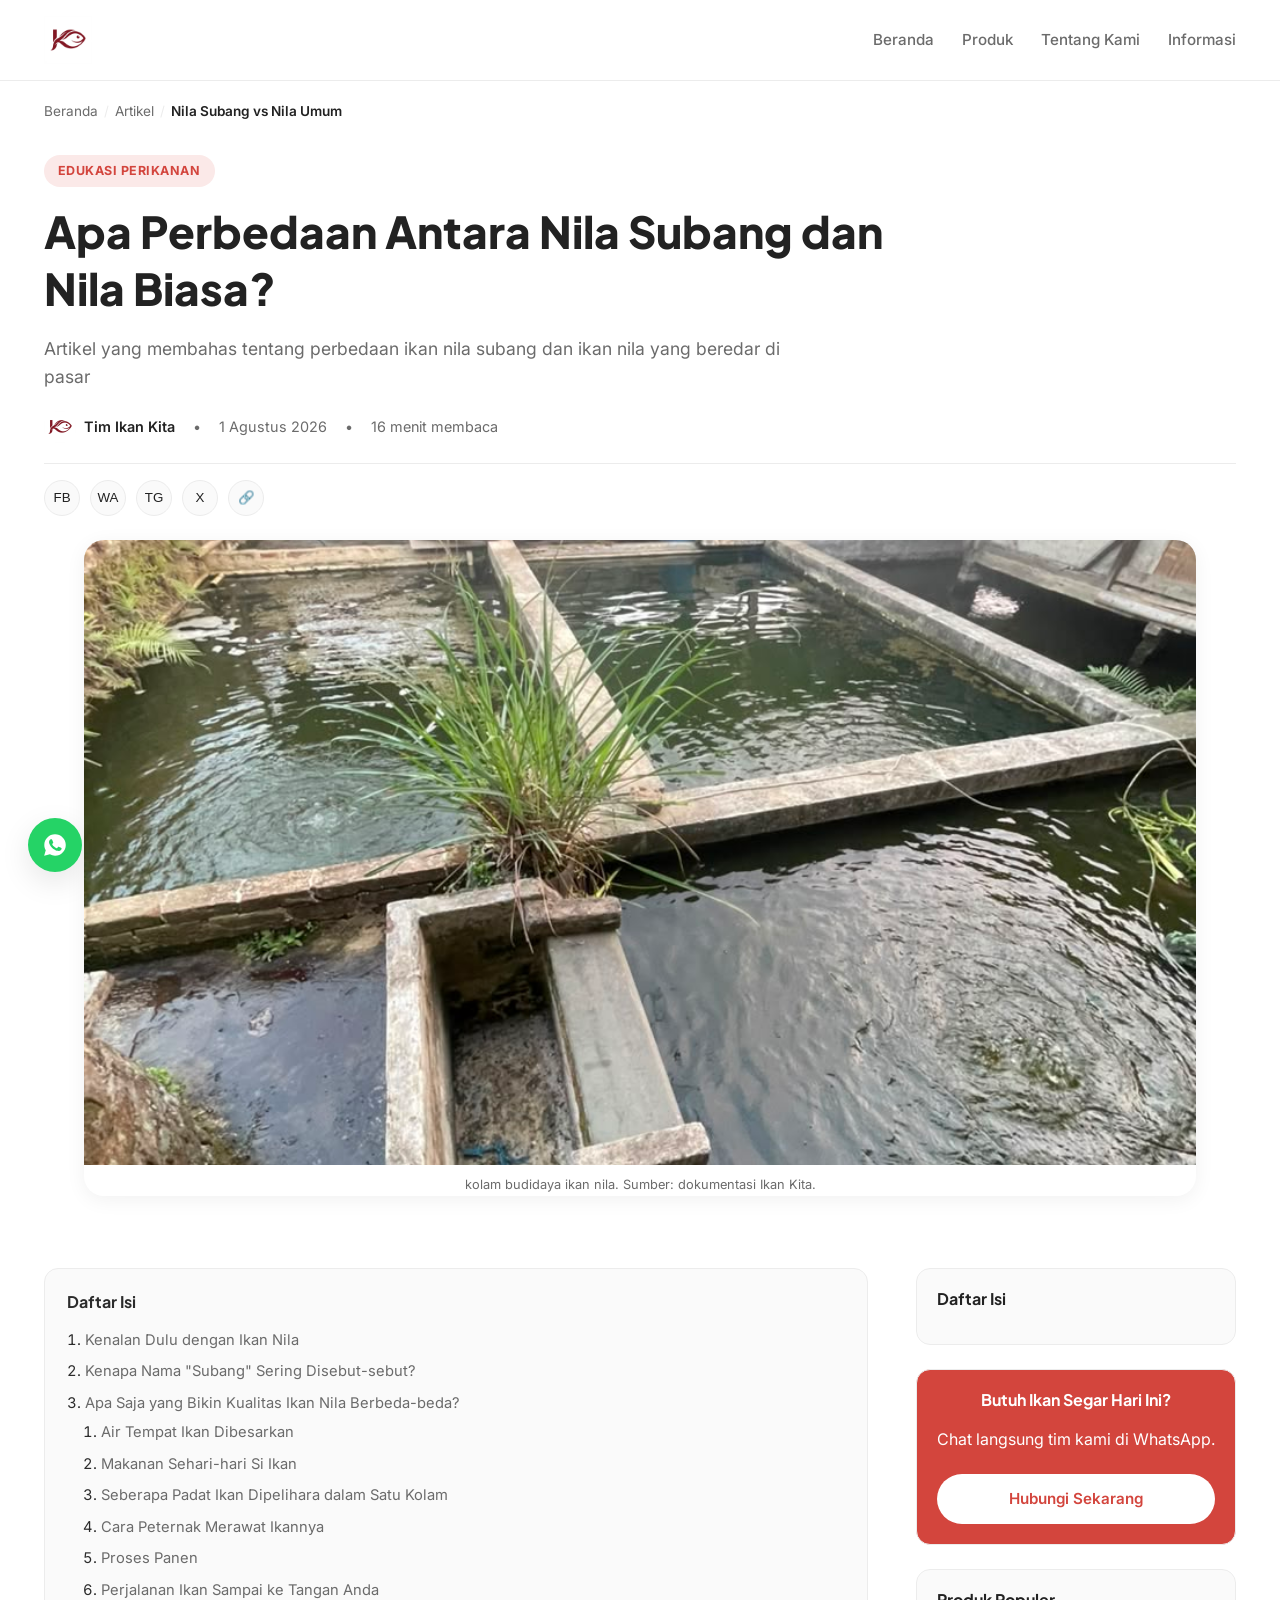
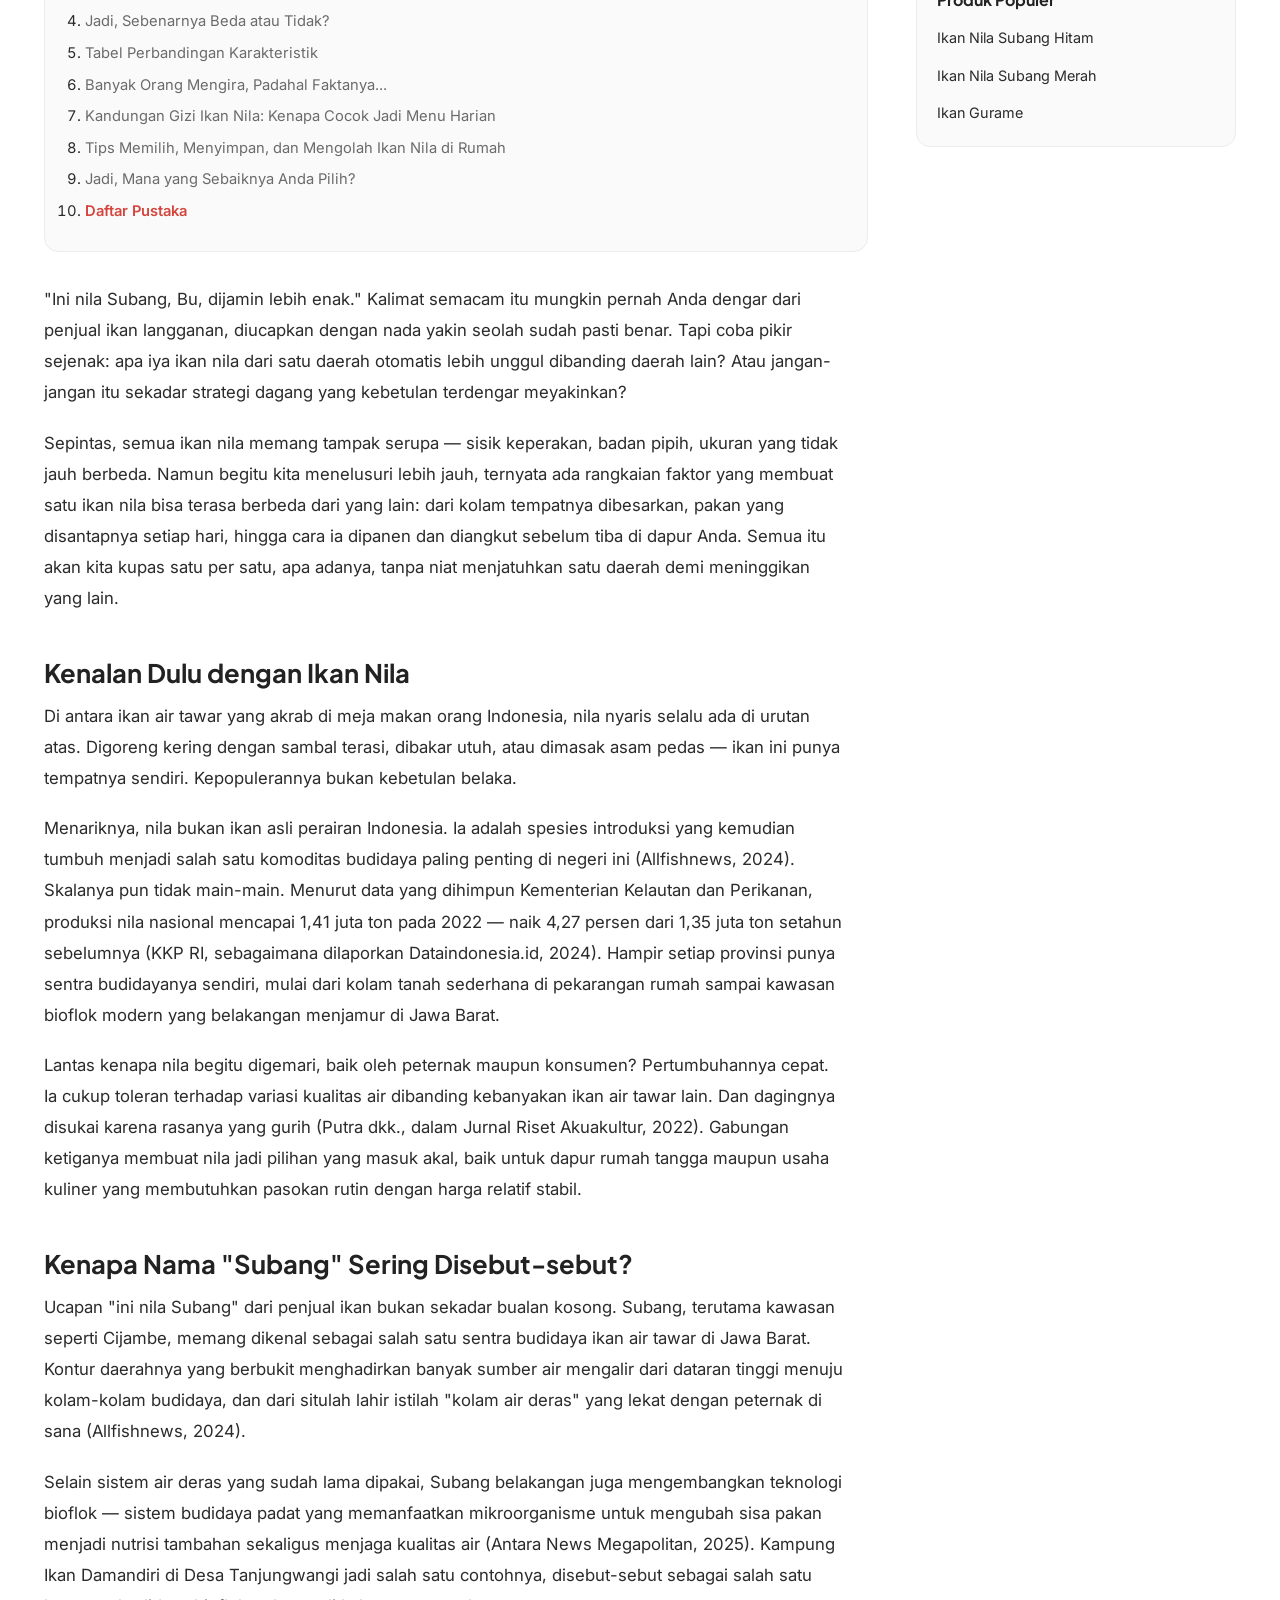
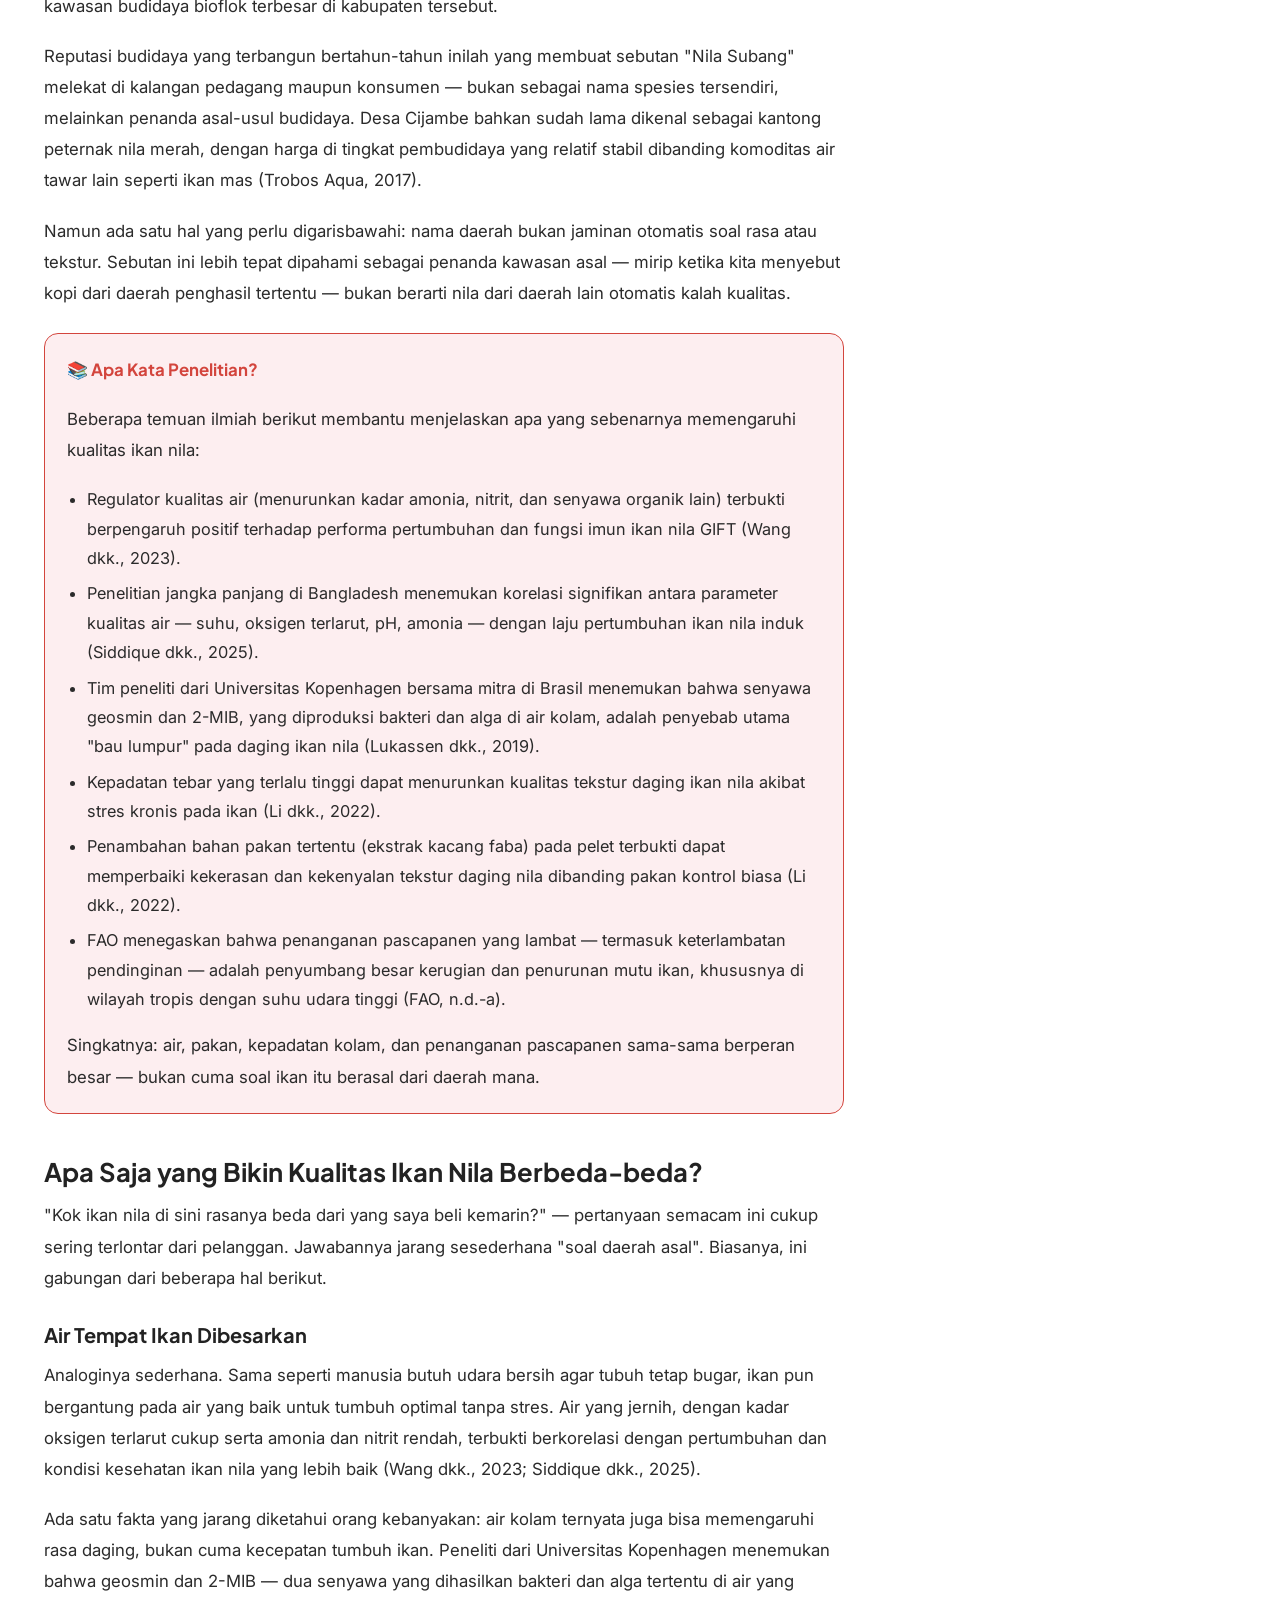
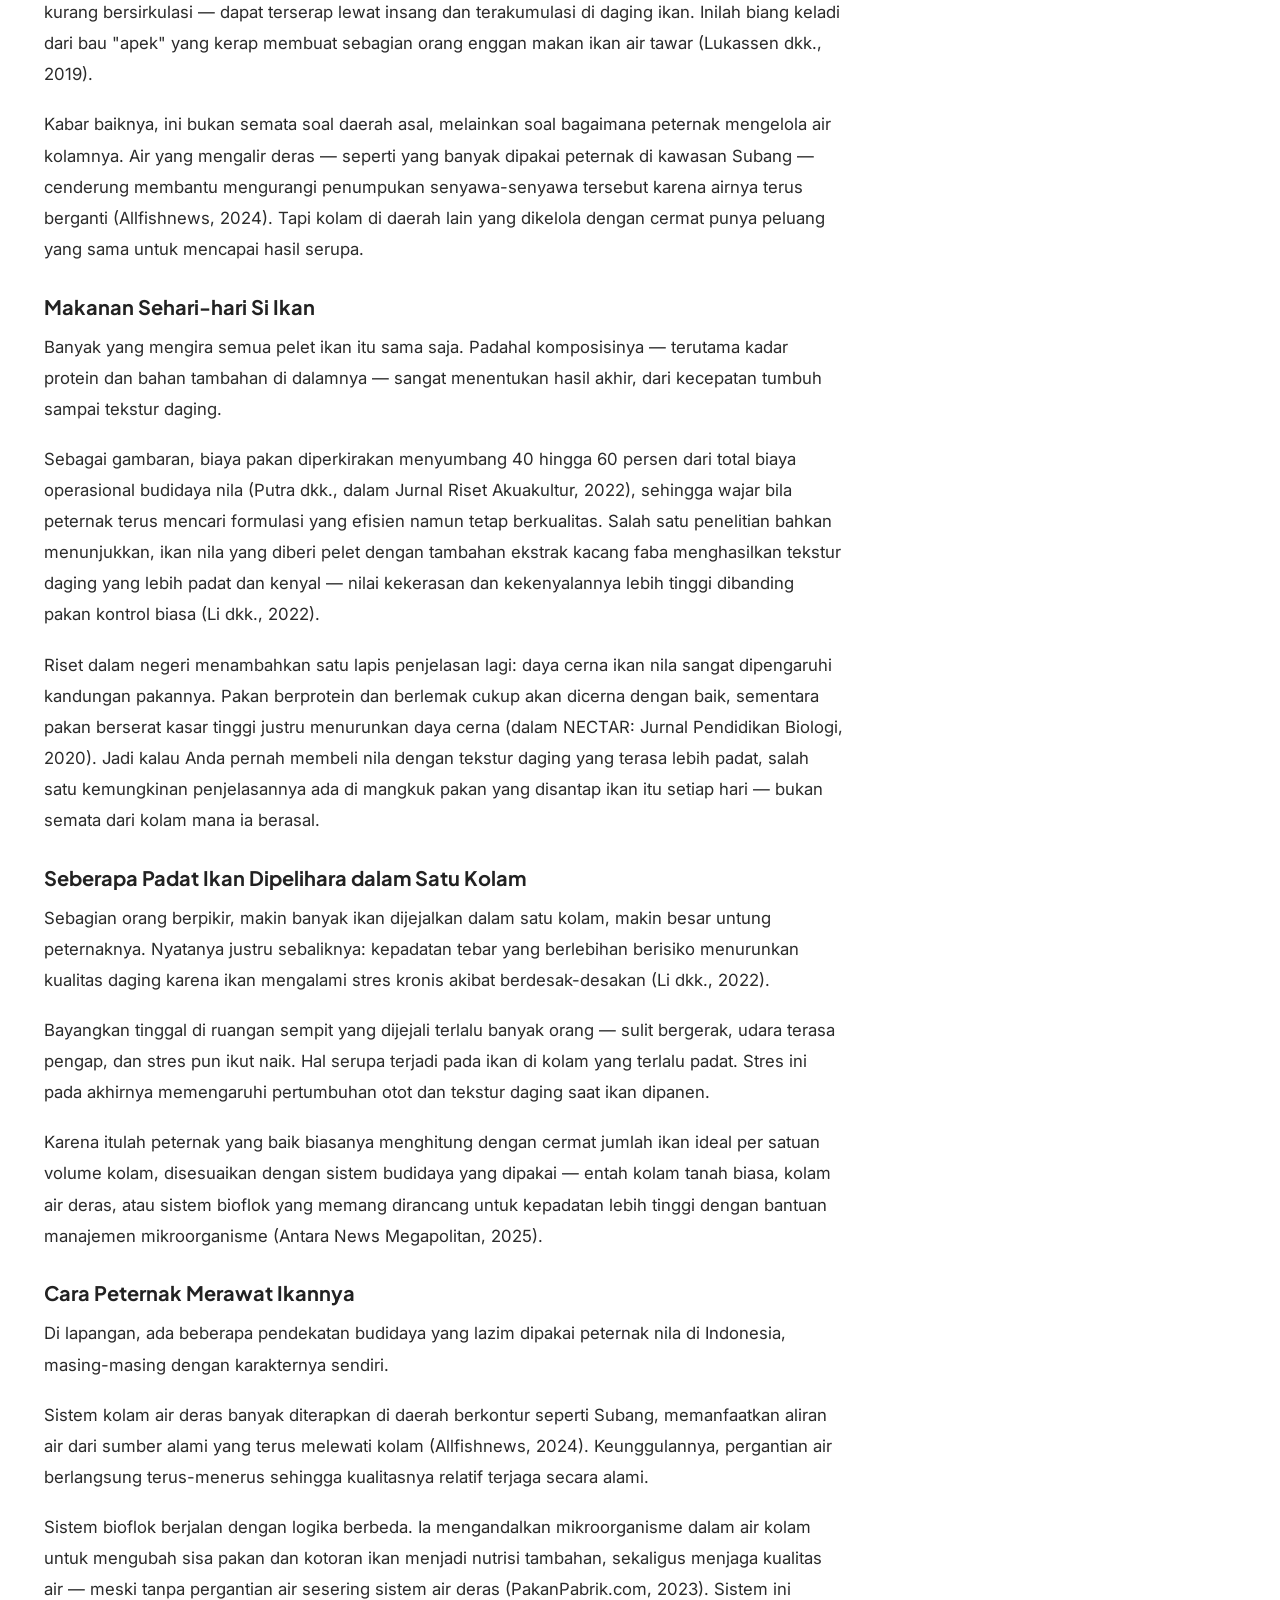
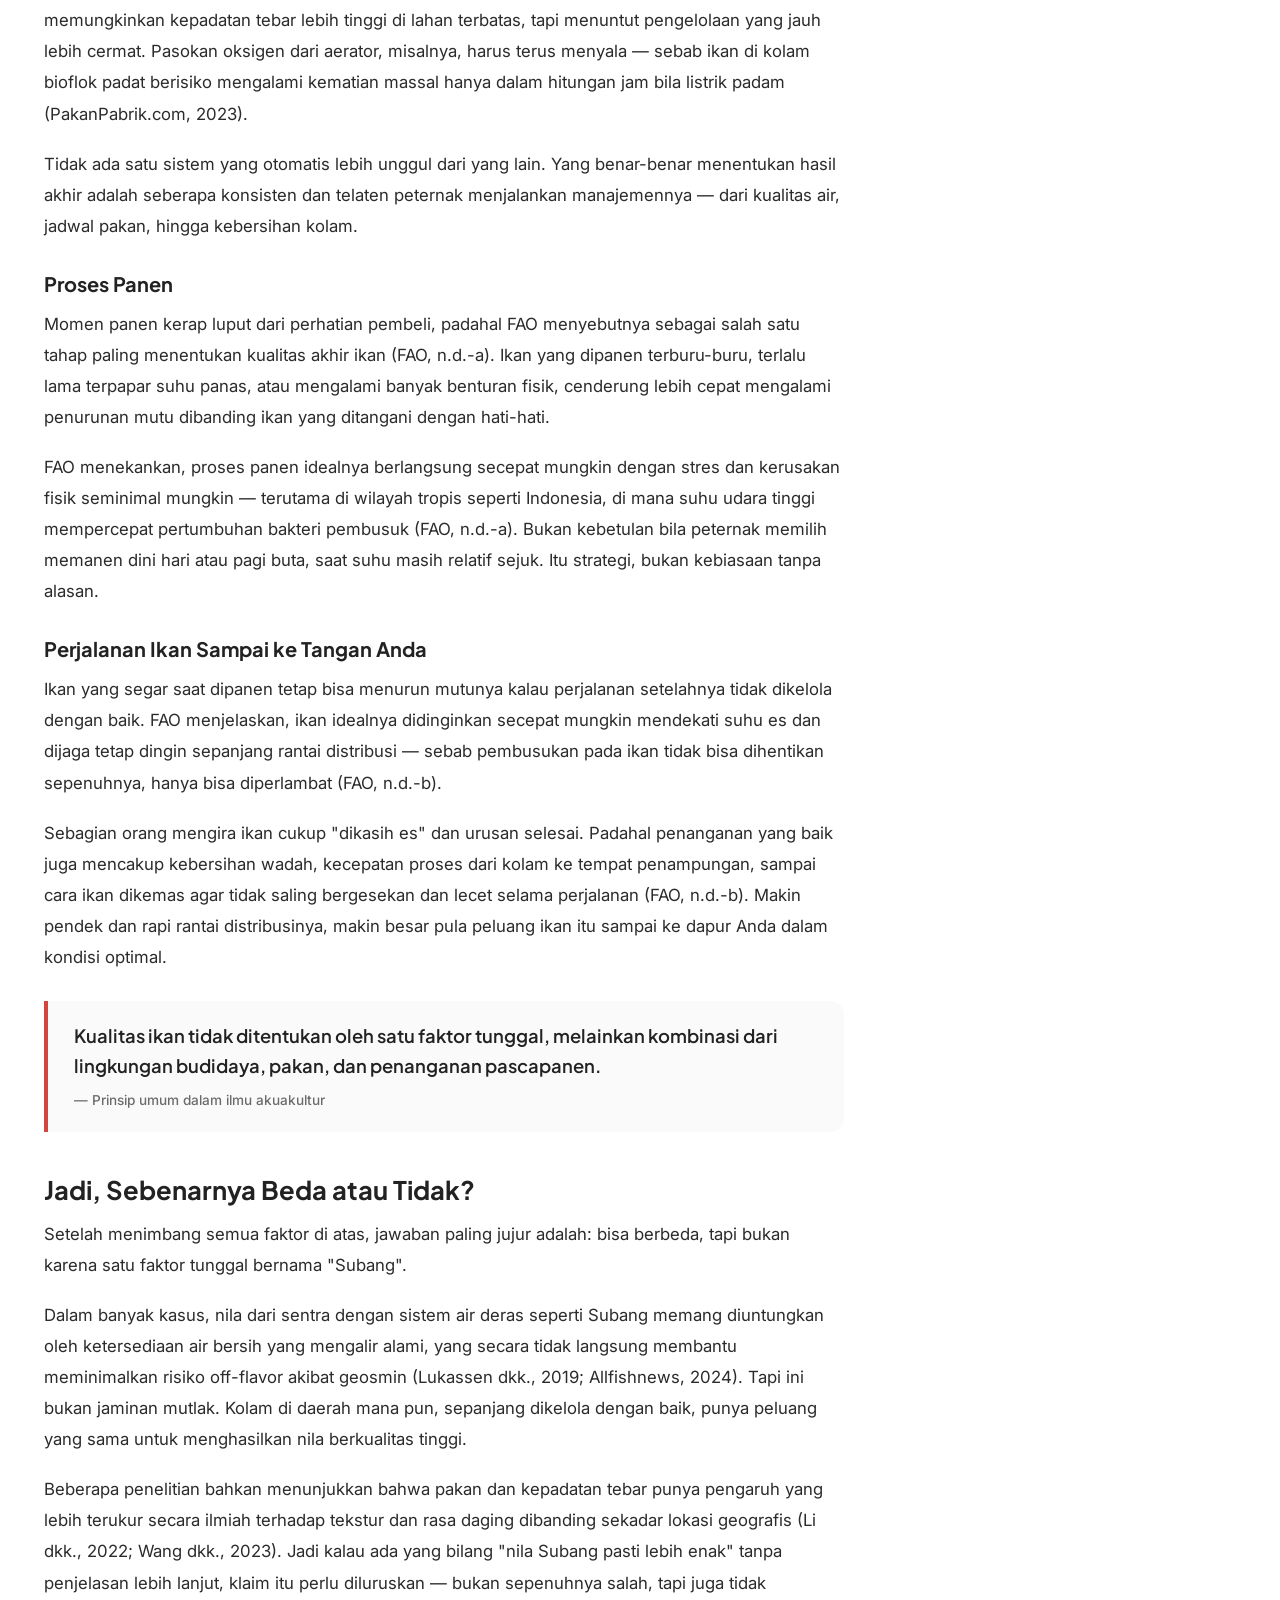
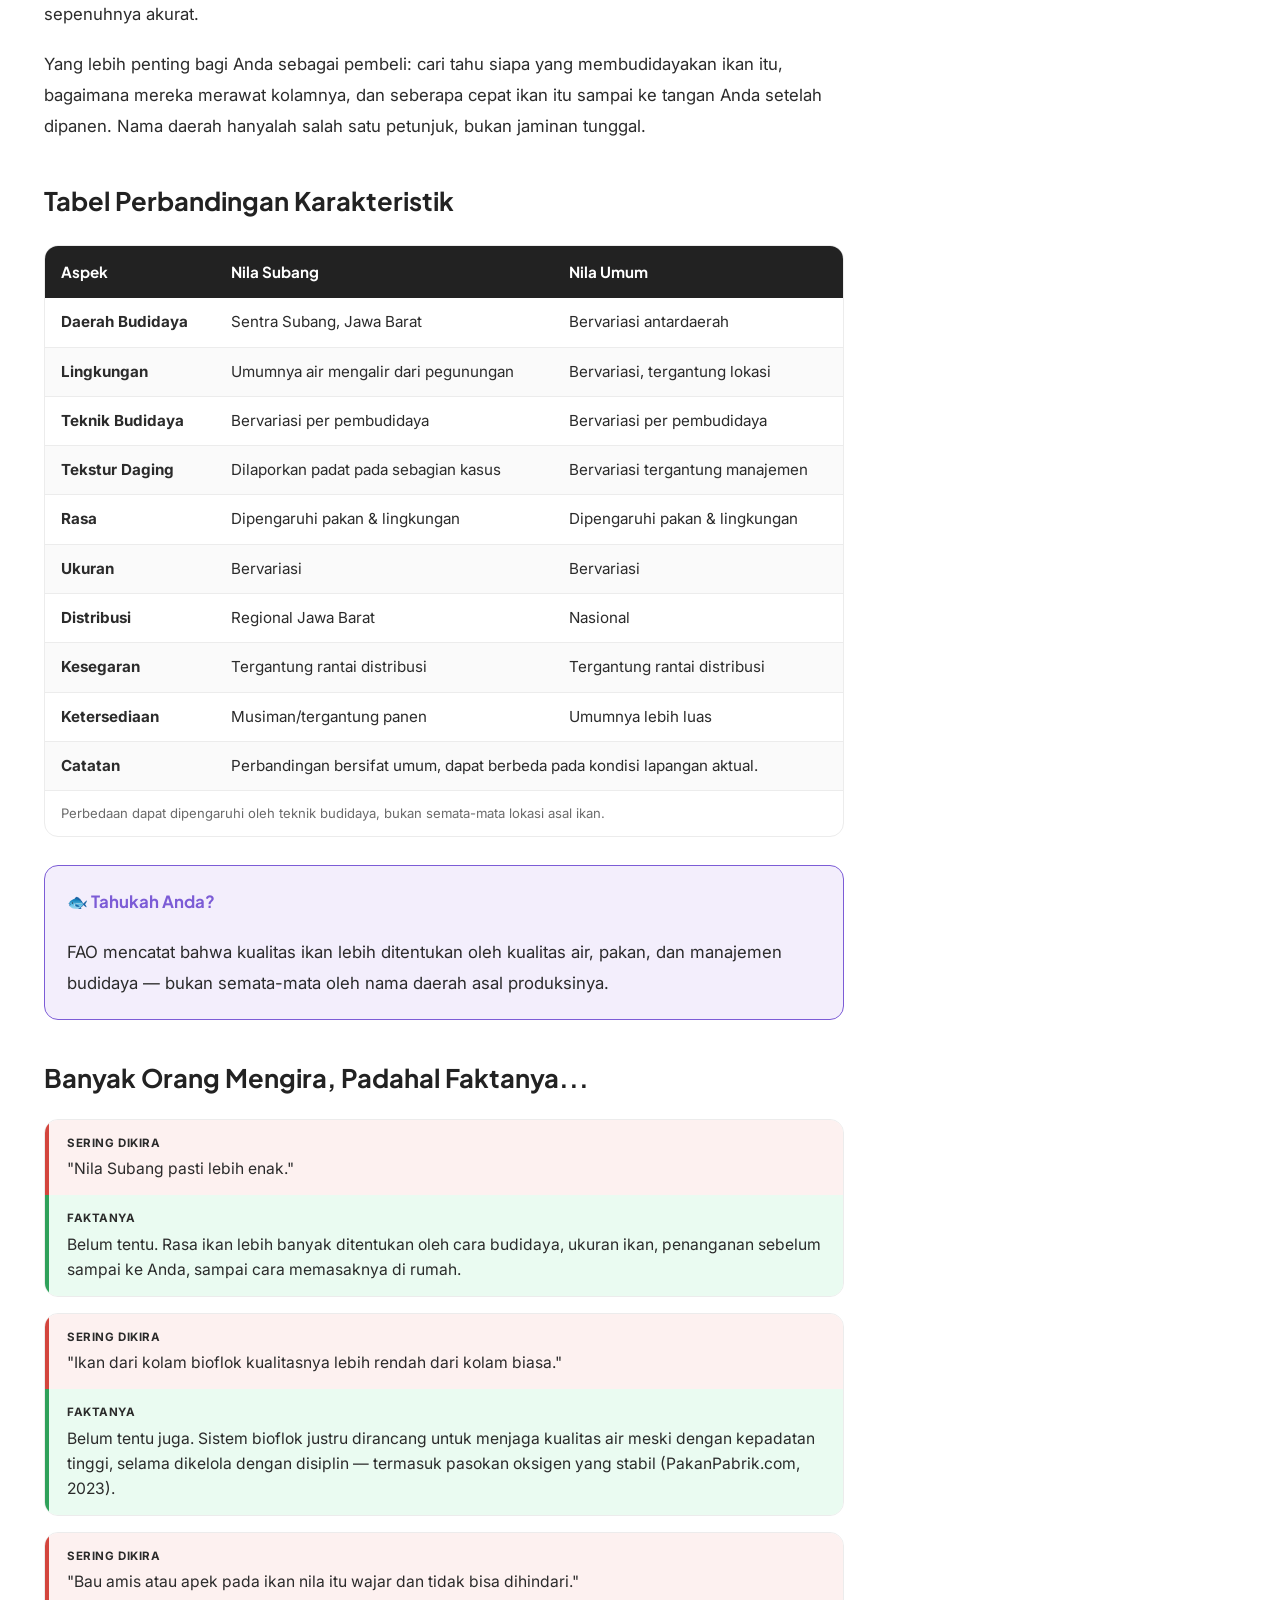
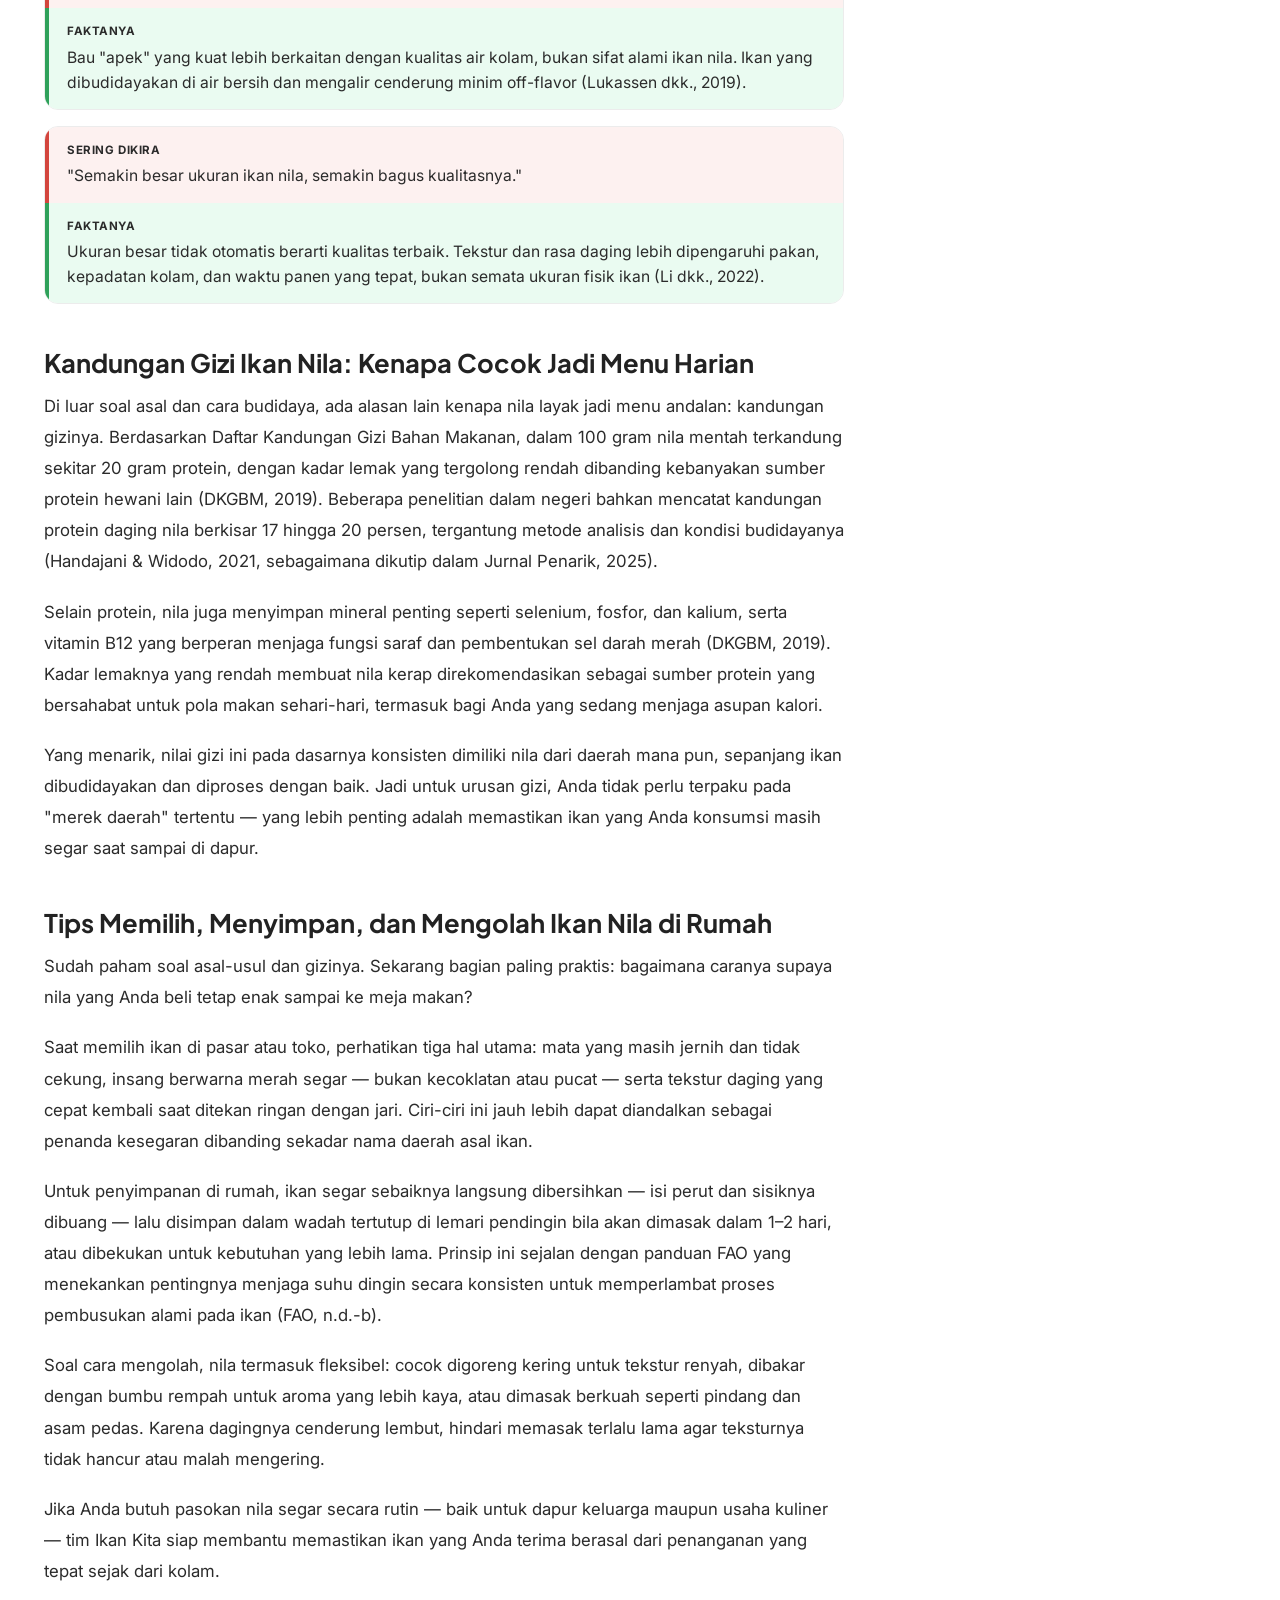
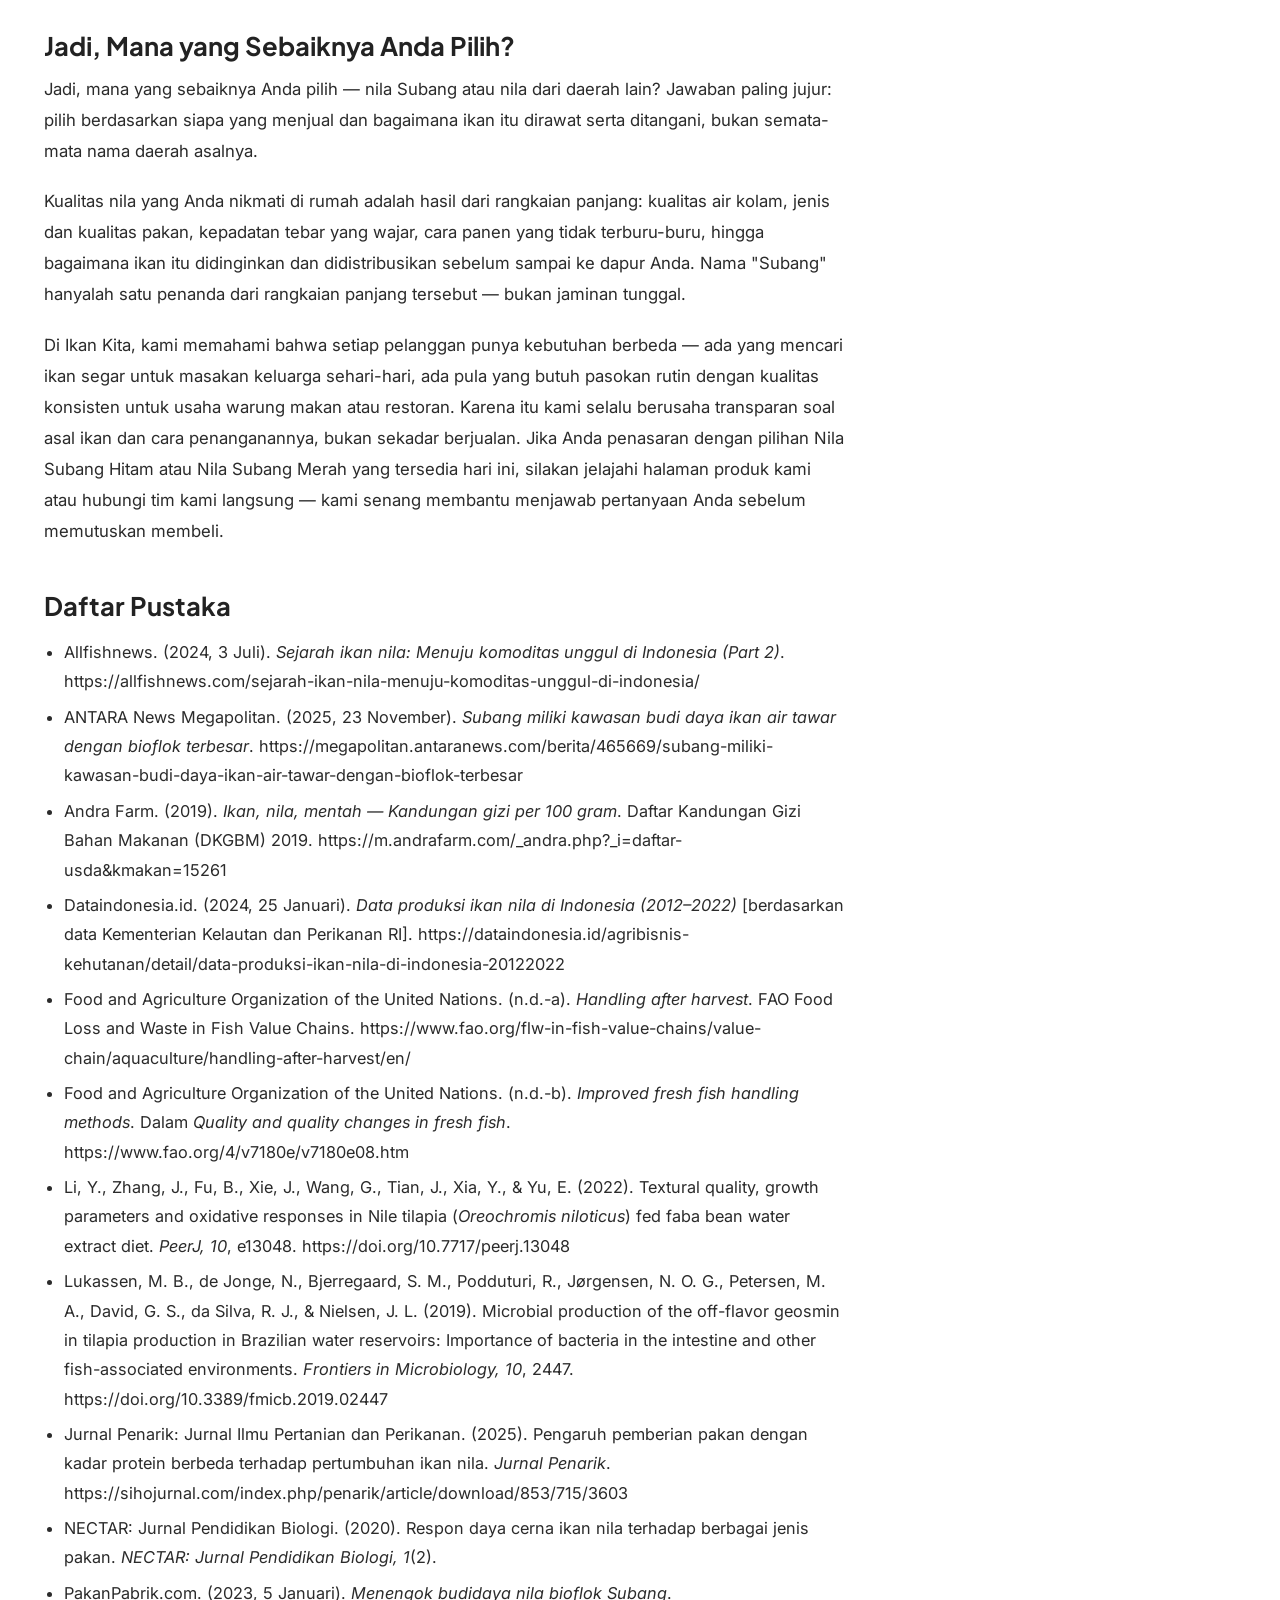
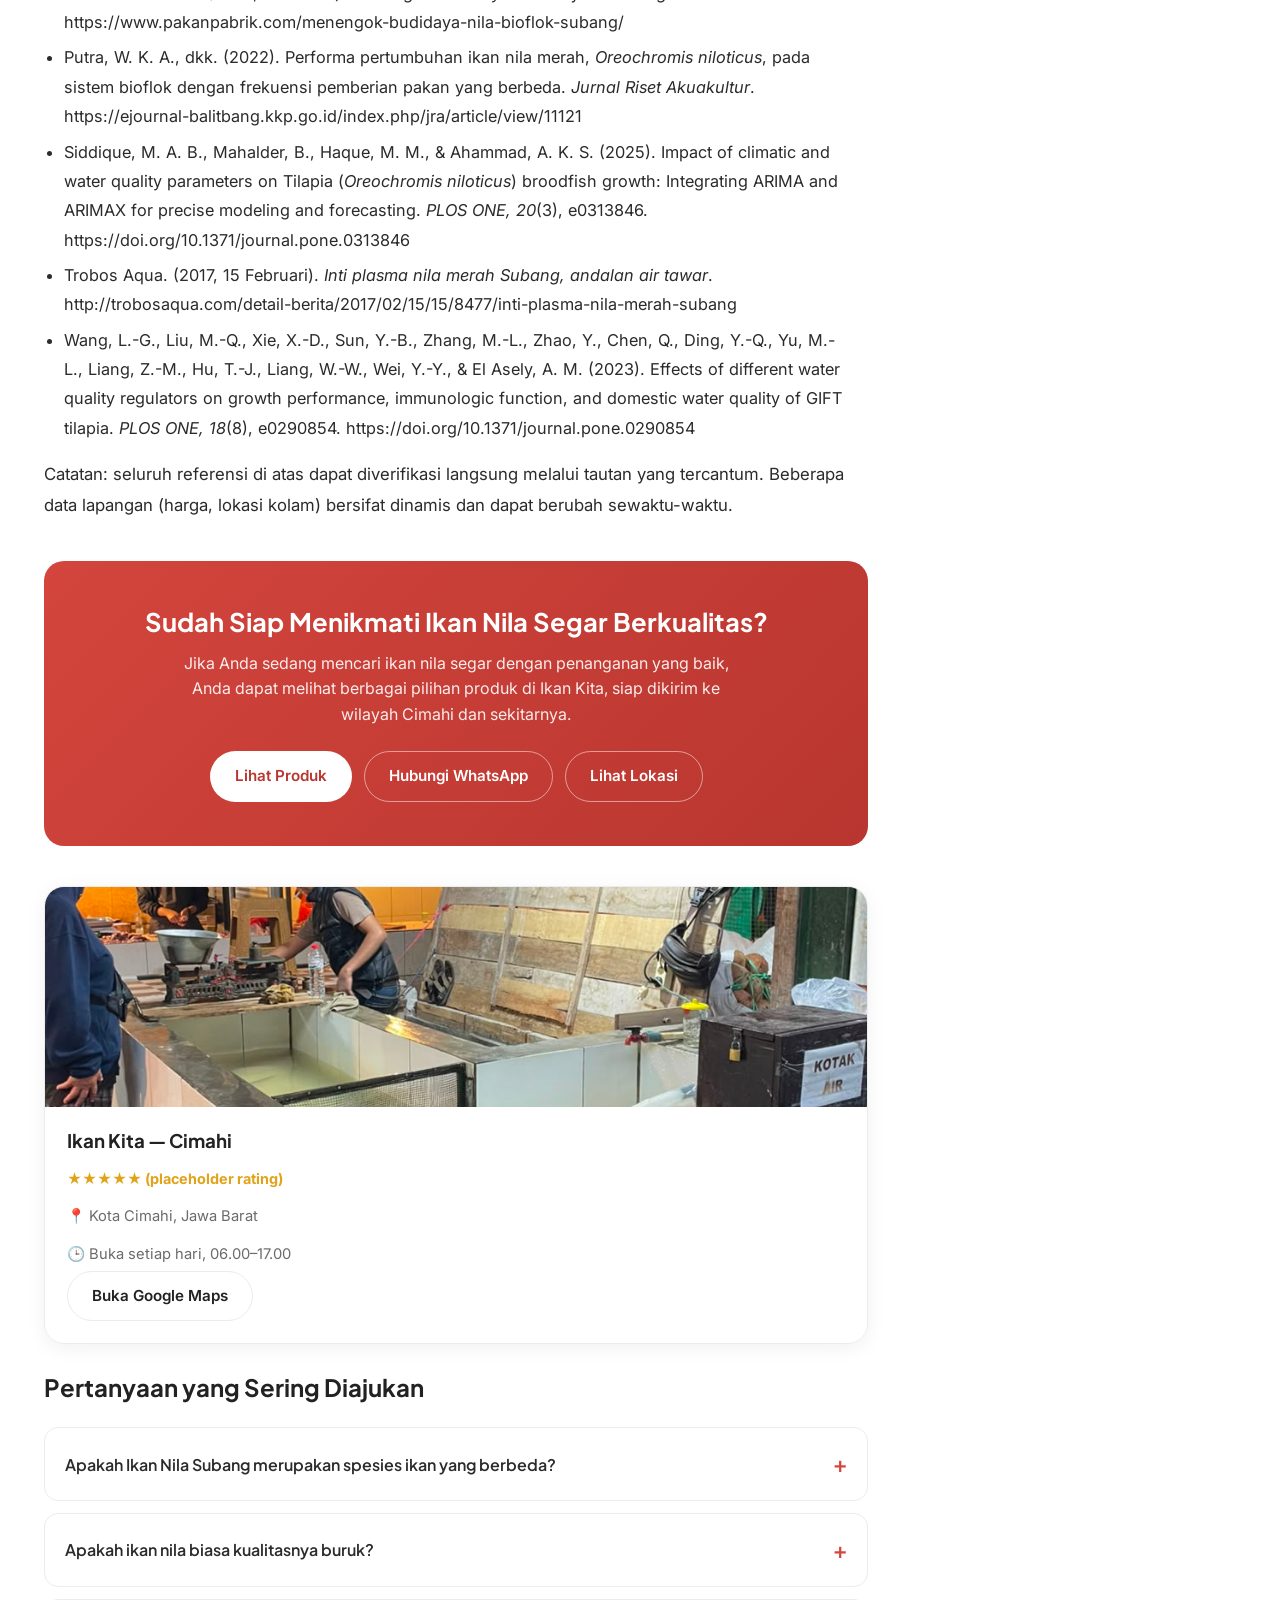
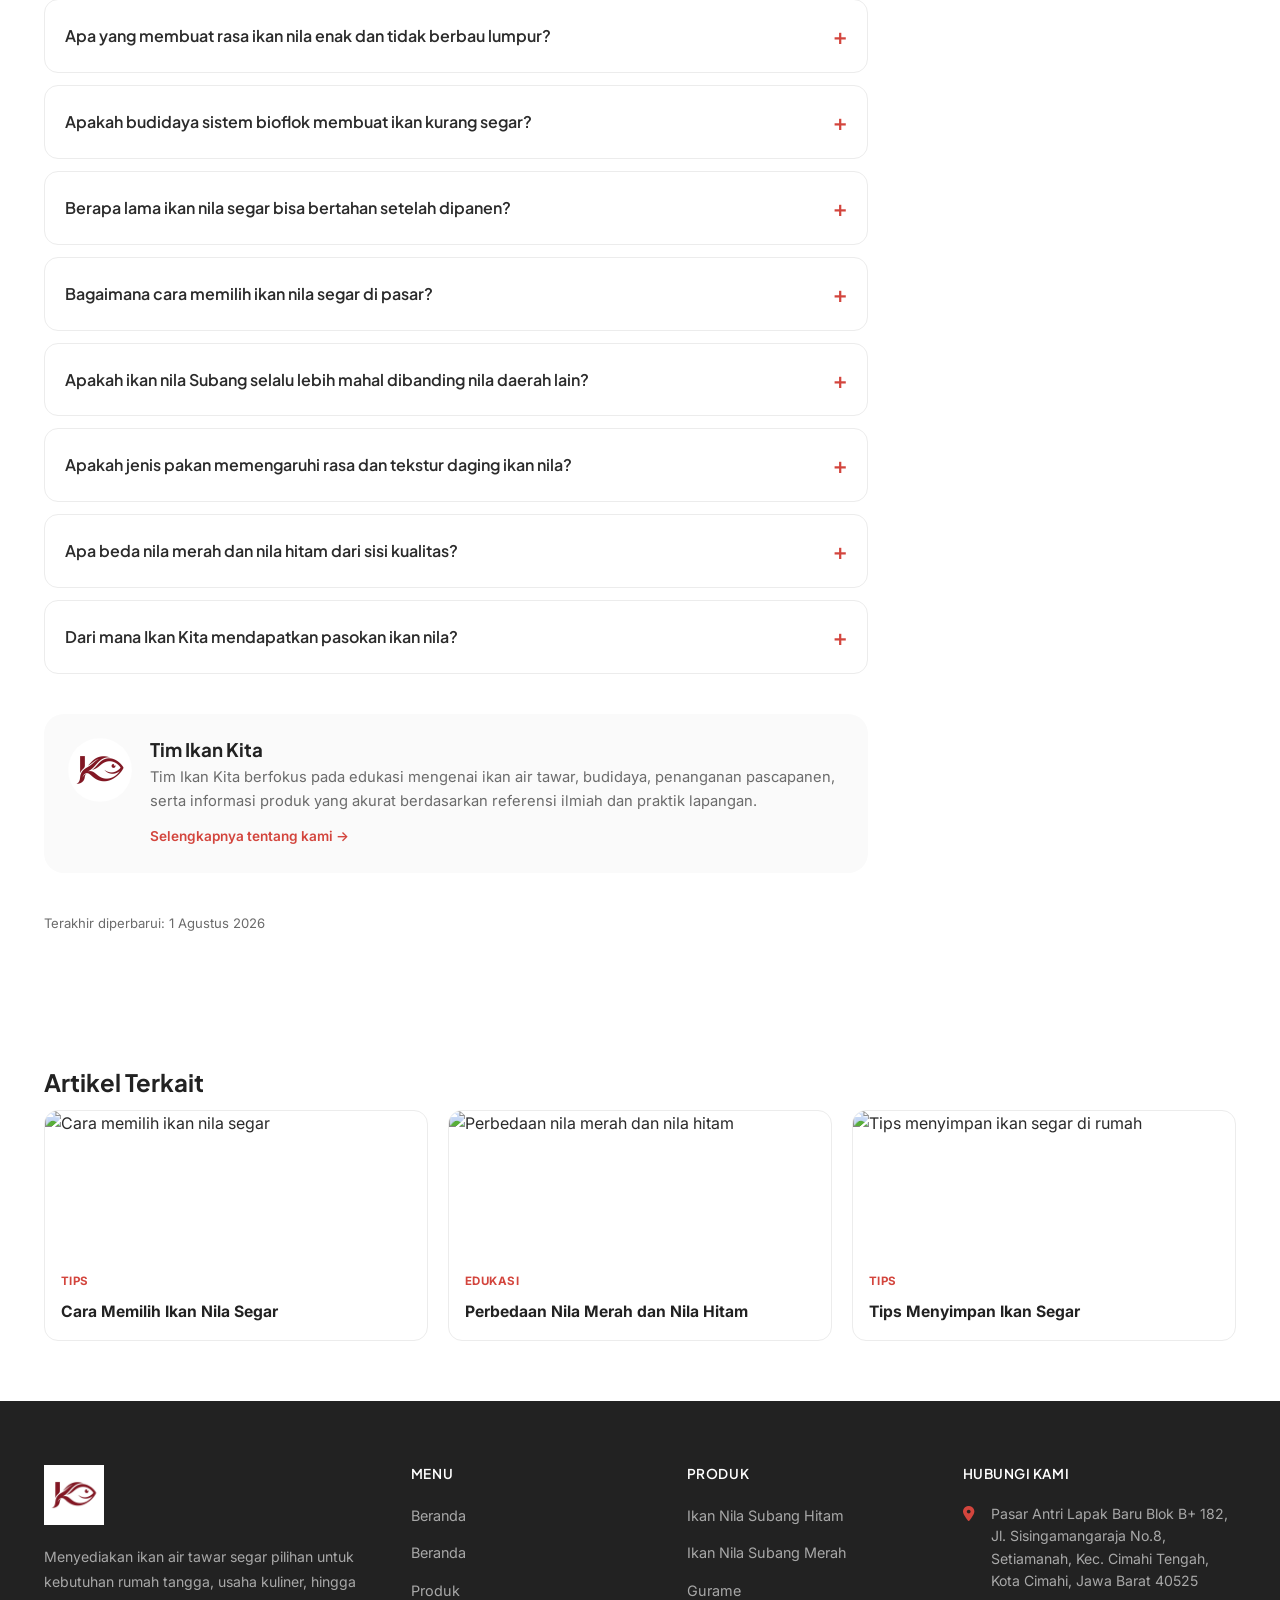
==== artikel/Artikel Nila Subang.html @ d8279ed1 "revisi rating dan juga json harga" ====
<!doctype html>
<html lang="id">
  <head>
    <meta charset="UTF-8" />
    <meta name="viewport" content="width=device-width, initial-scale=1.0" />

    <!-- ============================================================
     META SEO — GANTI SESUAI ARTIKEL MASING-MASING
     Bagian di bawah ini yang berubah setiap artikel baru.
     ============================================================ -->
    <title>
      Perbedaan Ikan Nila Subang vs Nila Umum: Kajian Ilmiah | Ikan Kita
    </title>
    <meta
      name="description"
      content="Kajian objektif tentang karakteristik Ikan Nila Subang dibanding nila konvensional, berdasarkan faktor budidaya, pakan, dan lingkungan."
    />
    <meta name="robots" content="index, follow, max-image-preview:large" />
    <meta name="theme-color" content="#d3453d" />
    <link
      rel="canonical"
      href="https://suppliertilapiadominan-dot.github.io/ikankita/artikel/perbedaan-ikan-nila-subang-dan-nila-umum.html"
    />
    <link rel="icon" href="../image/ikan-kita.webp" type="image/webp" />
    <!-- Open Graph -->
    <meta property="og:type" content="article" />
    <meta property="og:site_name" content="Ikan Kita" />
    <meta
      property="og:title"
      content="Membedakan Ikan Nila Subang dengan Ikan Nila Umum (Konvensional)"
    />
    <meta
      property="og:description"
      content="Kajian objektif berbasis referensi ilmiah tentang karakteristik Ikan Nila Subang dibanding nila konvensional."
    />
    <meta
      property="og:url"
      content="https://https://suppliertilapiadominan-dot.github.io/ikankita/artikel/perbedaan-ikan-nila-subang-dan-nila-umum.html"
    />
    <meta property="og:image" content="../image/ikan-kita.webp" />
    <meta property="og:locale" content="id_ID" />

    <!-- Twitter Card -->
    <meta name="twitter:card" content="summary_large_image" />
    <meta
      name="twitter:title"
      content="Membedakan Ikan Nila Subang dengan Ikan Nila Umum (Konvensional)"
    />
    <meta
      name="twitter:description"
      content="Kajian objektif berbasis referensi ilmiah tentang karakteristik Ikan Nila Subang dibanding nila konvensional."
    />
    <meta name="twitter:image" content="../image/ikan-kita.webp" />

    <!-- Preconnect & font -->
    <link rel="preconnect" href="https://fonts.googleapis.com" />
    <link rel="preconnect" href="https://fonts.gstatic.com" crossorigin />
    <link
      href="https://fonts.googleapis.com/css2?family=Plus+Jakarta+Sans:wght@500;700;800&family=Inter:wght@400;500;600&display=swap"
      rel="stylesheet"
    />

    <link rel="stylesheet" href="../css/Artikel.css" />
    <link
      rel="stylesheet"
      href="https://cdnjs.cloudflare.com/ajax/libs/font-awesome/6.5.1/css/all.min.css"
      integrity="sha512-DTOQO9RWCH3ppGqcWaEA1BIZOC6xxalwEsw9c2QQeAIftl+Vegovlnee1c9QX4TctnWMn13TZye+giMm8e2LwA=="
      crossorigin="anonymous"
      referrerpolicy="no-referrer"
    />

   <script type="application/ld+json">
{
  "@context":"https://schema.org",
  "@type":"BlogPosting",

  "headline":"Perbedaan Ikan Nila Subang vs Nila Umum: Kajian Ilmiah",

  "description":"Kajian mengenai perbedaan ikan nila Subang dan nila umum berdasarkan karakteristik, pertumbuhan, kualitas daging, serta informasi yang didukung referensi ilmiah.",

  "image":"https://suppliertilapiadominan-dot.github.io/ikankita/assets/img/artikel/perbedaan-nila-subang.webp",

  "author":{
    "@type":"Organization",
    "name":"Ikan Kita"
  },

  "publisher":{
    "@type":"Organization",
    "name":"Ikan Kita",
    "logo":{
      "@type":"ImageObject",
      "url":"https://suppliertilapiadominan-dot.github.io/ikankita/assets/img/logo.png"
    }
  },

  "datePublished":"2026-08-04",

  "dateModified":"2026-08-04",

  "mainEntityOfPage":{
    "@type":"WebPage",
    "@id":"https://suppliertilapiadominan-dot.github.io/ikankita/artikel/perbedaan-ikan-nila-subang-dan-nila-umum.html"
  }
}
</script>
    <!-- FAQ Schema: WAJIB disinkronkan manual dengan isi FAQ di bawah setiap kali diedit -->
    <script type="application/ld+json" id="faq-schema">
      {
        "@context": "https://schema.org",
        "@type": "FAQPage",
        "mainEntity": [
          {
            "@type": "Question",
            "name": "Apakah Ikan Nila Subang merupakan spesies ikan yang berbeda?",
            "acceptedAnswer": {
              "@type": "Answer",
              "text": "Bukan. Ikan Nila Subang bukan spesies terpisah, melainkan nama yang merujuk pada asal budidaya di sentra Subang. Perbedaan karakteristik yang mungkin muncul lebih dipengaruhi oleh teknik budidaya, kualitas air, dan pakan, bukan oleh perbedaan spesies."
            }
          },
          {
            "@type": "Question",
            "name": "Apakah ikan nila biasa kualitasnya buruk?",
            "acceptedAnswer": {
              "@type": "Answer",
              "text": "Tidak. Kualitas ikan nila ditentukan oleh banyak faktor seperti manajemen budidaya dan penanganan pascapanen, bukan semata oleh daerah asalnya. Nila dari daerah mana pun bisa berkualitas baik jika dibudidayakan dengan benar."
            }
          },
          {
            "@type": "Question",
            "name": "Apa yang membuat rasa ikan nila enak dan tidak berbau lumpur?",
            "acceptedAnswer": {
              "@type": "Answer",
              "text": "Rasa dan bau ikan nila sangat dipengaruhi kualitas air kolam tempat ikan dibudidayakan. Senyawa geosmin dan 2-MIB yang diproduksi bakteri dan alga di air yang kurang bersirkulasi adalah penyebab utama bau apek pada ikan air tawar. Air yang bersih dan mengalir membantu meminimalkan risiko ini."
            }
          },
          {
            "@type": "Question",
            "name": "Apakah budidaya sistem bioflok membuat ikan kurang segar?",
            "acceptedAnswer": {
              "@type": "Answer",
              "text": "Tidak. Sistem bioflok dirancang untuk menjaga kualitas air meski dengan kepadatan tebar tinggi, dibantu mikroorganisme yang mengolah sisa pakan. Kesegaran ikan tetap ditentukan oleh manajemen kolam dan penanganan pascapanen, bukan oleh sistem budidayanya semata."
            }
          },
          {
            "@type": "Question",
            "name": "Berapa lama ikan nila segar bisa bertahan setelah dipanen?",
            "acceptedAnswer": {
              "@type": "Answer",
              "text": "Tanpa penanganan rantai dingin yang baik, ikan air tawar bisa mengalami penurunan mutu hanya dalam hitungan jam, terutama di wilayah tropis dengan suhu udara tinggi. Pendinginan cepat mendekati suhu es sangat penting untuk menjaga kesegaran sejak awal."
            }
          },
          {
            "@type": "Question",
            "name": "Bagaimana cara memilih ikan nila segar di pasar?",
            "acceptedAnswer": {
              "@type": "Answer",
              "text": "Perhatikan mata ikan yang masih jernih dan tidak cekung, insang berwarna merah segar, tekstur daging yang kenyal saat ditekan, serta tidak ada bau menyengat yang tidak wajar."
            }
          },
          {
            "@type": "Question",
            "name": "Apakah ikan nila Subang selalu lebih mahal dibanding nila daerah lain?",
            "acceptedAnswer": {
              "@type": "Answer",
              "text": "Tidak selalu. Harga ikan nila lebih banyak dipengaruhi oleh faktor pasokan, musim panen, ukuran ikan, dan jalur distribusi, bukan semata-mata oleh nama daerah asal budidayanya."
            }
          },
          {
            "@type": "Question",
            "name": "Apakah jenis pakan memengaruhi rasa dan tekstur daging ikan nila?",
            "acceptedAnswer": {
              "@type": "Answer",
              "text": "Ya. Beberapa penelitian menunjukkan bahwa komposisi pakan, termasuk kadar protein dan bahan tambahan tertentu, dapat memengaruhi tekstur daging ikan nila, seperti tingkat kekenyalan dan kepadatannya."
            }
          },
          {
            "@type": "Question",
            "name": "Apa beda nila merah dan nila hitam dari sisi kualitas?",
            "acceptedAnswer": {
              "@type": "Answer",
              "text": "Perbedaan warna pada nila merah dan nila hitam lebih berkaitan dengan faktor genetik atau pigmentasi, bukan indikator langsung kualitas rasa atau tekstur daging. Keduanya bisa sama-sama berkualitas baik jika dibudidayakan dan ditangani dengan benar."
            }
          },
          {
            "@type": "Question",
            "name": "Dari mana Ikan Kita mendapatkan pasokan ikan nila?",
            "acceptedAnswer": {
              "@type": "Answer",
              "text": "Ikan Kita bekerja sama dengan pembudidaya ikan air tawar terpercaya di wilayah Jawa Barat, dengan proses pemilihan dan penanganan yang memperhatikan kesegaran sejak dari kolam hingga sampai ke pelanggan di Cimahi dan sekitarnya."
            }
          }
        ]
      }
    </script>
  </head>

  <body>
    <!-- Reading Progress Bar -->
    <div
      id="reading-progress"
      role="progressbar"
      aria-label="Progres membaca artikel"
      aria-valuemin="0"
      aria-valuemax="100"
    ></div>

    <!-- ============================ NAVBAR ============================ -->
    <header class="site-header">
      <nav class="navbar container" aria-label="Navigasi utama">
        <a
          href="/"
          class="navbar__logo"
          aria-label="Kembali ke halaman utama Ikan Kita"
        >
          <img
            src="../image/ikan-kita.webp"
            alt="Logo Ikan Kita"
            class="navbar__logo-img"
            width="160"
            height="50"
            loading="eager"
            decoding="async"
          />
        </a>
        <ul class="navbar__menu">
          <li><a href="../index.html#beranda">Beranda</a></li>
          <li><a href="../index.html#produk">Produk</a></li>
          <li><a href="../index.html#tentang">Tentang Kami</a></li>
          <li><a href="../index.html#informasi">Informasi</a></li>
        </ul>
        <button
          class="navbar__toggle"
          aria-label="Buka menu navigasi"
          aria-expanded="false"
        >
          &#9776;
        </button>
      </nav>
    </header>

    <main id="main-content">
      <div class="container">
        <!-- ============================ BREADCRUMB ============================ -->
        <nav class="breadcrumb" aria-label="Breadcrumb">
          <ol>
            <li><a href="/">Beranda</a></li>
            <li><a href="../index.html#artikel">Artikel</a></li>
            <li aria-current="page">Nila Subang vs Nila Umum</li>
          </ol>
        </nav>

        <!-- ============================ HERO ARTIKEL ============================ -->
        <article>
          <header class="article-hero">
            <span class="article-hero__category">Edukasi Perikanan</span>
            <h1 class="article-hero__title">
              Apa Perbedaan Antara Nila Subang dan Nila Biasa?
            </h1>
            <p class="article-hero__desc">
              Artikel yang membahas tentang perbedaan ikan nila subang dan ikan
              nila yang beredar di pasar
            </p>

            <div class="article-hero__meta">
              <span class="author">
                <img
                  src="../image/ikan-kita.webp"
                  alt="Foto Tim Ikan Kita"
                  class="avatar"
                  loading="lazy"
                  decoding="async"
                  width="32"
                  height="32"
                />
                Tim Ikan Kita
              </span>
              <span>•</span>
              <time id="last-updated" datetime="2026-08-01"
                >1 Agustus 2026</time
              >
              <span>•</span>
              <span id="reading-time">Menghitung waktu baca…</span>
            </div>

            <div class="article-hero__share">
              <button
                class="share-btn"
                data-share="facebook"
                aria-label="Bagikan ke Facebook"
              >
                FB
              </button>
              <button
                class="share-btn"
                data-share="whatsapp"
                aria-label="Bagikan ke WhatsApp"
              >
                WA
              </button>
              <button
                class="share-btn"
                data-share="telegram"
                aria-label="Bagikan ke Telegram"
              >
                TG
              </button>
              <button
                class="share-btn"
                data-share="x"
                aria-label="Bagikan ke X"
              >
                X
              </button>
              <button
                class="share-btn"
                data-share="copy"
                aria-label="Salin tautan artikel"
              >
                🔗
              </button>
            </div>

            <figure class="article-hero__image">
              <img
                src="../image/balong.jpeg"
                alt="Kolam budidaya ikan nila di sentra Subang, Jawa Barat"
                width="1200"
                height="675"
                loading="eager"
                decoding="async"
              />
              <figcaption>
                kolam budidaya ikan nila. Sumber: dokumentasi Ikan Kita.
              </figcaption>
            </figure>
          </header>

          <div class="article-layout">
            <!-- ============================ ISI ARTIKEL ============================ -->
            <div class="article-main">
              <!-- TABLE OF CONTENTS -->
              <details class="toc" open data-reveal>
                <summary>Daftar Isi</summary>
                <ol id="toc-list">
                  <!-- diisi otomatis oleh script.js -->
                </ol>
              </details>

              <div class="article-content">
                <p>
                  "Ini nila Subang, Bu, dijamin lebih enak." Kalimat semacam itu
                  mungkin pernah Anda dengar dari penjual ikan langganan,
                  diucapkan dengan nada yakin seolah sudah pasti benar. Tapi
                  coba pikir sejenak: apa iya ikan nila dari satu daerah
                  otomatis lebih unggul dibanding daerah lain? Atau
                  jangan-jangan itu sekadar strategi dagang yang kebetulan
                  terdengar meyakinkan?
                </p>

                <p>
                  Sepintas, semua ikan nila memang tampak serupa — sisik
                  keperakan, badan pipih, ukuran yang tidak jauh berbeda. Namun
                  begitu kita menelusuri lebih jauh, ternyata ada rangkaian
                  faktor yang membuat satu ikan nila bisa terasa berbeda dari
                  yang lain: dari kolam tempatnya dibesarkan, pakan yang
                  disantapnya setiap hari, hingga cara ia dipanen dan diangkut
                  sebelum tiba di dapur Anda. Semua itu akan kita kupas satu per
                  satu, apa adanya, tanpa niat menjatuhkan satu daerah demi
                  meninggikan yang lain.
                </p>

                <h2 id="apa-itu-ikan-nila">Kenalan Dulu dengan Ikan Nila</h2>
                <p>
                  Di antara ikan air tawar yang akrab di meja makan orang
                  Indonesia, nila nyaris selalu ada di urutan atas. Digoreng
                  kering dengan sambal terasi, dibakar utuh, atau dimasak asam
                  pedas — ikan ini punya tempatnya sendiri. Kepopulerannya bukan
                  kebetulan belaka.
                </p>
                <p>
                  Menariknya, nila bukan ikan asli perairan Indonesia. Ia adalah
                  spesies introduksi yang kemudian tumbuh menjadi salah satu
                  komoditas budidaya paling penting di negeri ini (Allfishnews,
                  2024). Skalanya pun tidak main-main. Menurut data yang
                  dihimpun Kementerian Kelautan dan Perikanan, produksi nila
                  nasional mencapai 1,41 juta ton pada 2022 — naik 4,27 persen
                  dari 1,35 juta ton setahun sebelumnya (KKP RI, sebagaimana
                  dilaporkan Dataindonesia.id, 2024). Hampir setiap provinsi
                  punya sentra budidayanya sendiri, mulai dari kolam tanah
                  sederhana di pekarangan rumah sampai kawasan bioflok modern
                  yang belakangan menjamur di Jawa Barat.
                </p>
                <p>
                  Lantas kenapa nila begitu digemari, baik oleh peternak maupun
                  konsumen? Pertumbuhannya cepat. Ia cukup toleran terhadap
                  variasi kualitas air dibanding kebanyakan ikan air tawar lain.
                  Dan dagingnya disukai karena rasanya yang gurih (Putra dkk.,
                  dalam Jurnal Riset Akuakultur, 2022). Gabungan ketiganya
                  membuat nila jadi pilihan yang masuk akal, baik untuk dapur
                  rumah tangga maupun usaha kuliner yang membutuhkan pasokan
                  rutin dengan harga relatif stabil.
                </p>

                <h2 id="sentra-subang">
                  Kenapa Nama "Subang" Sering Disebut-sebut?
                </h2>
                <p>
                  Ucapan "ini nila Subang" dari penjual ikan bukan sekadar
                  bualan kosong. Subang, terutama kawasan seperti Cijambe,
                  memang dikenal sebagai salah satu sentra budidaya ikan air
                  tawar di Jawa Barat. Kontur daerahnya yang berbukit
                  menghadirkan banyak sumber air mengalir dari dataran tinggi
                  menuju kolam-kolam budidaya, dan dari situlah lahir istilah
                  "kolam air deras" yang lekat dengan peternak di sana
                  (Allfishnews, 2024).
                </p>
                <p>
                  Selain sistem air deras yang sudah lama dipakai, Subang
                  belakangan juga mengembangkan teknologi bioflok — sistem
                  budidaya padat yang memanfaatkan mikroorganisme untuk mengubah
                  sisa pakan menjadi nutrisi tambahan sekaligus menjaga kualitas
                  air (Antara News Megapolitan, 2025). Kampung Ikan Damandiri di
                  Desa Tanjungwangi jadi salah satu contohnya, disebut-sebut
                  sebagai salah satu kawasan budidaya bioflok terbesar di
                  kabupaten tersebut.
                </p>
                <p>
                  Reputasi budidaya yang terbangun bertahun-tahun inilah yang
                  membuat sebutan "Nila Subang" melekat di kalangan pedagang
                  maupun konsumen — bukan sebagai nama spesies tersendiri,
                  melainkan penanda asal-usul budidaya. Desa Cijambe bahkan
                  sudah lama dikenal sebagai kantong peternak nila merah, dengan
                  harga di tingkat pembudidaya yang relatif stabil dibanding
                  komoditas air tawar lain seperti ikan mas (Trobos Aqua, 2017).
                </p>
                <p>
                  Namun ada satu hal yang perlu digarisbawahi: nama daerah bukan
                  jaminan otomatis soal rasa atau tekstur. Sebutan ini lebih
                  tepat dipahami sebagai penanda kawasan asal — mirip ketika
                  kita menyebut kopi dari daerah penghasil tertentu — bukan
                  berarti nila dari daerah lain otomatis kalah kualitas.
                </p>

                <div class="info-box info-box--research" data-reveal>
                  <p class="info-box__title">📚 Apa Kata Penelitian?</p>
                  <p>
                    Beberapa temuan ilmiah berikut membantu menjelaskan apa yang
                    sebenarnya memengaruhi kualitas ikan nila:
                  </p>
                  <ul>
                    <li>
                      Regulator kualitas air (menurunkan kadar amonia, nitrit,
                      dan senyawa organik lain) terbukti berpengaruh positif
                      terhadap performa pertumbuhan dan fungsi imun ikan nila
                      GIFT (Wang dkk., 2023).
                    </li>
                    <li>
                      Penelitian jangka panjang di Bangladesh menemukan korelasi
                      signifikan antara parameter kualitas air — suhu, oksigen
                      terlarut, pH, amonia — dengan laju pertumbuhan ikan nila
                      induk (Siddique dkk., 2025).
                    </li>
                    <li>
                      Tim peneliti dari Universitas Kopenhagen bersama mitra di
                      Brasil menemukan bahwa senyawa geosmin dan 2-MIB, yang
                      diproduksi bakteri dan alga di air kolam, adalah penyebab
                      utama "bau lumpur" pada daging ikan nila (Lukassen dkk.,
                      2019).
                    </li>
                    <li>
                      Kepadatan tebar yang terlalu tinggi dapat menurunkan
                      kualitas tekstur daging ikan nila akibat stres kronis pada
                      ikan (Li dkk., 2022).
                    </li>
                    <li>
                      Penambahan bahan pakan tertentu (ekstrak kacang faba) pada
                      pelet terbukti dapat memperbaiki kekerasan dan kekenyalan
                      tekstur daging nila dibanding pakan kontrol biasa (Li
                      dkk., 2022).
                    </li>
                    <li>
                      FAO menegaskan bahwa penanganan pascapanen yang lambat —
                      termasuk keterlambatan pendinginan — adalah penyumbang
                      besar kerugian dan penurunan mutu ikan, khususnya di
                      wilayah tropis dengan suhu udara tinggi (FAO, n.d.-a).
                    </li>
                  </ul>
                  <p>
                    Singkatnya: air, pakan, kepadatan kolam, dan penanganan
                    pascapanen sama-sama berperan besar — bukan cuma soal ikan
                    itu berasal dari daerah mana.
                  </p>
                </div>

                <h2 id="faktor-kualitas">
                  Apa Saja yang Bikin Kualitas Ikan Nila Berbeda-beda?
                </h2>
                <p>
                  "Kok ikan nila di sini rasanya beda dari yang saya beli
                  kemarin?" — pertanyaan semacam ini cukup sering terlontar dari
                  pelanggan. Jawabannya jarang sesederhana "soal daerah asal".
                  Biasanya, ini gabungan dari beberapa hal berikut.
                </p>

                <h3 id="kualitas-air">Air Tempat Ikan Dibesarkan</h3>
                <p>
                  Analoginya sederhana. Sama seperti manusia butuh udara bersih
                  agar tubuh tetap bugar, ikan pun bergantung pada air yang baik
                  untuk tumbuh optimal tanpa stres. Air yang jernih, dengan
                  kadar oksigen terlarut cukup serta amonia dan nitrit rendah,
                  terbukti berkorelasi dengan pertumbuhan dan kondisi kesehatan
                  ikan nila yang lebih baik (Wang dkk., 2023; Siddique dkk.,
                  2025).
                </p>
                <p>
                  Ada satu fakta yang jarang diketahui orang kebanyakan: air
                  kolam ternyata juga bisa memengaruhi rasa daging, bukan cuma
                  kecepatan tumbuh ikan. Peneliti dari Universitas Kopenhagen
                  menemukan bahwa geosmin dan 2-MIB — dua senyawa yang
                  dihasilkan bakteri dan alga tertentu di air yang kurang
                  bersirkulasi — dapat terserap lewat insang dan terakumulasi di
                  daging ikan. Inilah biang keladi dari bau "apek" yang kerap
                  membuat sebagian orang enggan makan ikan air tawar (Lukassen
                  dkk., 2019).
                </p>
                <p>
                  Kabar baiknya, ini bukan semata soal daerah asal, melainkan
                  soal bagaimana peternak mengelola air kolamnya. Air yang
                  mengalir deras — seperti yang banyak dipakai peternak di
                  kawasan Subang — cenderung membantu mengurangi penumpukan
                  senyawa-senyawa tersebut karena airnya terus berganti
                  (Allfishnews, 2024). Tapi kolam di daerah lain yang dikelola
                  dengan cermat punya peluang yang sama untuk mencapai hasil
                  serupa.
                </p>

                <h3 id="pakan">Makanan Sehari-hari Si Ikan</h3>
                <p>
                  Banyak yang mengira semua pelet ikan itu sama saja. Padahal
                  komposisinya — terutama kadar protein dan bahan tambahan di
                  dalamnya — sangat menentukan hasil akhir, dari kecepatan
                  tumbuh sampai tekstur daging.
                </p>
                <p>
                  Sebagai gambaran, biaya pakan diperkirakan menyumbang 40
                  hingga 60 persen dari total biaya operasional budidaya nila
                  (Putra dkk., dalam Jurnal Riset Akuakultur, 2022), sehingga
                  wajar bila peternak terus mencari formulasi yang efisien namun
                  tetap berkualitas. Salah satu penelitian bahkan menunjukkan,
                  ikan nila yang diberi pelet dengan tambahan ekstrak kacang
                  faba menghasilkan tekstur daging yang lebih padat dan kenyal —
                  nilai kekerasan dan kekenyalannya lebih tinggi dibanding pakan
                  kontrol biasa (Li dkk., 2022).
                </p>
                <p>
                  Riset dalam negeri menambahkan satu lapis penjelasan lagi:
                  daya cerna ikan nila sangat dipengaruhi kandungan pakannya.
                  Pakan berprotein dan berlemak cukup akan dicerna dengan baik,
                  sementara pakan berserat kasar tinggi justru menurunkan daya
                  cerna (dalam NECTAR: Jurnal Pendidikan Biologi, 2020). Jadi
                  kalau Anda pernah membeli nila dengan tekstur daging yang
                  terasa lebih padat, salah satu kemungkinan penjelasannya ada
                  di mangkuk pakan yang disantap ikan itu setiap hari — bukan
                  semata dari kolam mana ia berasal.
                </p>

                <h3 id="padat-tebar">
                  Seberapa Padat Ikan Dipelihara dalam Satu Kolam
                </h3>
                <p>
                  Sebagian orang berpikir, makin banyak ikan dijejalkan dalam
                  satu kolam, makin besar untung peternaknya. Nyatanya justru
                  sebaliknya: kepadatan tebar yang berlebihan berisiko
                  menurunkan kualitas daging karena ikan mengalami stres kronis
                  akibat berdesak-desakan (Li dkk., 2022).
                </p>
                <p>
                  Bayangkan tinggal di ruangan sempit yang dijejali terlalu
                  banyak orang — sulit bergerak, udara terasa pengap, dan stres
                  pun ikut naik. Hal serupa terjadi pada ikan di kolam yang
                  terlalu padat. Stres ini pada akhirnya memengaruhi pertumbuhan
                  otot dan tekstur daging saat ikan dipanen.
                </p>
                <p>
                  Karena itulah peternak yang baik biasanya menghitung dengan
                  cermat jumlah ikan ideal per satuan volume kolam, disesuaikan
                  dengan sistem budidaya yang dipakai — entah kolam tanah biasa,
                  kolam air deras, atau sistem bioflok yang memang dirancang
                  untuk kepadatan lebih tinggi dengan bantuan manajemen
                  mikroorganisme (Antara News Megapolitan, 2025).
                </p>

                <h3 id="teknik-budidaya">Cara Peternak Merawat Ikannya</h3>
                <p>
                  Di lapangan, ada beberapa pendekatan budidaya yang lazim
                  dipakai peternak nila di Indonesia, masing-masing dengan
                  karakternya sendiri.
                </p>
                <p>
                  Sistem kolam air deras banyak diterapkan di daerah berkontur
                  seperti Subang, memanfaatkan aliran air dari sumber alami yang
                  terus melewati kolam (Allfishnews, 2024). Keunggulannya,
                  pergantian air berlangsung terus-menerus sehingga kualitasnya
                  relatif terjaga secara alami.
                </p>
                <p>
                  Sistem bioflok berjalan dengan logika berbeda. Ia mengandalkan
                  mikroorganisme dalam air kolam untuk mengubah sisa pakan dan
                  kotoran ikan menjadi nutrisi tambahan, sekaligus menjaga
                  kualitas air — meski tanpa pergantian air sesering sistem air
                  deras (PakanPabrik.com, 2023). Sistem ini memungkinkan
                  kepadatan tebar lebih tinggi di lahan terbatas, tapi menuntut
                  pengelolaan yang jauh lebih cermat. Pasokan oksigen dari
                  aerator, misalnya, harus terus menyala — sebab ikan di kolam
                  bioflok padat berisiko mengalami kematian massal hanya dalam
                  hitungan jam bila listrik padam (PakanPabrik.com, 2023).
                </p>
                <p>
                  Tidak ada satu sistem yang otomatis lebih unggul dari yang
                  lain. Yang benar-benar menentukan hasil akhir adalah seberapa
                  konsisten dan telaten peternak menjalankan manajemennya — dari
                  kualitas air, jadwal pakan, hingga kebersihan kolam.
                </p>

                <h3 id="panen">Proses Panen</h3>
                <p>
                  Momen panen kerap luput dari perhatian pembeli, padahal FAO
                  menyebutnya sebagai salah satu tahap paling menentukan
                  kualitas akhir ikan (FAO, n.d.-a). Ikan yang dipanen
                  terburu-buru, terlalu lama terpapar suhu panas, atau mengalami
                  banyak benturan fisik, cenderung lebih cepat mengalami
                  penurunan mutu dibanding ikan yang ditangani dengan hati-hati.
                </p>
                <p>
                  FAO menekankan, proses panen idealnya berlangsung secepat
                  mungkin dengan stres dan kerusakan fisik seminimal mungkin —
                  terutama di wilayah tropis seperti Indonesia, di mana suhu
                  udara tinggi mempercepat pertumbuhan bakteri pembusuk (FAO,
                  n.d.-a). Bukan kebetulan bila peternak memilih memanen dini
                  hari atau pagi buta, saat suhu masih relatif sejuk. Itu
                  strategi, bukan kebiasaan tanpa alasan.
                </p>

                <h3 id="distribusi">Perjalanan Ikan Sampai ke Tangan Anda</h3>
                <p>
                  Ikan yang segar saat dipanen tetap bisa menurun mutunya kalau
                  perjalanan setelahnya tidak dikelola dengan baik. FAO
                  menjelaskan, ikan idealnya didinginkan secepat mungkin
                  mendekati suhu es dan dijaga tetap dingin sepanjang rantai
                  distribusi — sebab pembusukan pada ikan tidak bisa dihentikan
                  sepenuhnya, hanya bisa diperlambat (FAO, n.d.-b).
                </p>
                <p>
                  Sebagian orang mengira ikan cukup "dikasih es" dan urusan
                  selesai. Padahal penanganan yang baik juga mencakup kebersihan
                  wadah, kecepatan proses dari kolam ke tempat penampungan,
                  sampai cara ikan dikemas agar tidak saling bergesekan dan
                  lecet selama perjalanan (FAO, n.d.-b). Makin pendek dan rapi
                  rantai distribusinya, makin besar pula peluang ikan itu sampai
                  ke dapur Anda dalam kondisi optimal.
                </p>

                <blockquote class="article-quote" data-reveal>
                  Kualitas ikan tidak ditentukan oleh satu faktor tunggal,
                  melainkan kombinasi dari lingkungan budidaya, pakan, dan
                  penanganan pascapanen.
                  <cite>— Prinsip umum dalam ilmu akuakultur</cite>
                </blockquote>

                <h2 id="apakah-berbeda">Jadi, Sebenarnya Beda atau Tidak?</h2>
                <p>
                  Setelah menimbang semua faktor di atas, jawaban paling jujur
                  adalah: bisa berbeda, tapi bukan karena satu faktor tunggal
                  bernama "Subang".
                </p>
                <p>
                  Dalam banyak kasus, nila dari sentra dengan sistem air deras
                  seperti Subang memang diuntungkan oleh ketersediaan air bersih
                  yang mengalir alami, yang secara tidak langsung membantu
                  meminimalkan risiko off-flavor akibat geosmin (Lukassen dkk.,
                  2019; Allfishnews, 2024). Tapi ini bukan jaminan mutlak. Kolam
                  di daerah mana pun, sepanjang dikelola dengan baik, punya
                  peluang yang sama untuk menghasilkan nila berkualitas tinggi.
                </p>
                <p>
                  Beberapa penelitian bahkan menunjukkan bahwa pakan dan
                  kepadatan tebar punya pengaruh yang lebih terukur secara
                  ilmiah terhadap tekstur dan rasa daging dibanding sekadar
                  lokasi geografis (Li dkk., 2022; Wang dkk., 2023). Jadi kalau
                  ada yang bilang "nila Subang pasti lebih enak" tanpa
                  penjelasan lebih lanjut, klaim itu perlu diluruskan — bukan
                  sepenuhnya salah, tapi juga tidak sepenuhnya akurat.
                </p>
                <p>
                  Yang lebih penting bagi Anda sebagai pembeli: cari tahu siapa
                  yang membudidayakan ikan itu, bagaimana mereka merawat
                  kolamnya, dan seberapa cepat ikan itu sampai ke tangan Anda
                  setelah dipanen. Nama daerah hanyalah salah satu petunjuk,
                  bukan jaminan tunggal.
                </p>

                <h2 id="tabel-perbandingan">
                  Tabel Perbandingan Karakteristik
                </h2>
                <div class="table-wrapper" data-reveal>
                  <table class="comparison-table">
                    <caption>
                      Perbedaan dapat dipengaruhi oleh teknik budidaya, bukan
                      semata-mata lokasi asal ikan.
                    </caption>
                    <thead>
                      <tr>
                        <th scope="col">Aspek</th>
                        <th scope="col">Nila Subang</th>
                        <th scope="col">Nila Umum</th>
                      </tr>
                    </thead>
                    <tbody>
                      <tr>
                        <th scope="row">Daerah Budidaya</th>
                        <td>Sentra Subang, Jawa Barat</td>
                        <td>Bervariasi antardaerah</td>
                      </tr>
                      <tr>
                        <th scope="row">Lingkungan</th>
                        <td>Umumnya air mengalir dari pegunungan</td>
                        <td>Bervariasi, tergantung lokasi</td>
                      </tr>
                      <tr>
                        <th scope="row">Teknik Budidaya</th>
                        <td>Bervariasi per pembudidaya</td>
                        <td>Bervariasi per pembudidaya</td>
                      </tr>
                      <tr>
                        <th scope="row">Tekstur Daging</th>
                        <td>Dilaporkan padat pada sebagian kasus</td>
                        <td>Bervariasi tergantung manajemen</td>
                      </tr>
                      <tr>
                        <th scope="row">Rasa</th>
                        <td>Dipengaruhi pakan &amp; lingkungan</td>
                        <td>Dipengaruhi pakan &amp; lingkungan</td>
                      </tr>
                      <tr>
                        <th scope="row">Ukuran</th>
                        <td>Bervariasi</td>
                        <td>Bervariasi</td>
                      </tr>
                      <tr>
                        <th scope="row">Distribusi</th>
                        <td>Regional Jawa Barat</td>
                        <td>Nasional</td>
                      </tr>
                      <tr>
                        <th scope="row">Kesegaran</th>
                        <td>Tergantung rantai distribusi</td>
                        <td>Tergantung rantai distribusi</td>
                      </tr>
                      <tr>
                        <th scope="row">Ketersediaan</th>
                        <td>Musiman/tergantung panen</td>
                        <td>Umumnya lebih luas</td>
                      </tr>
                      <tr>
                        <th scope="row">Catatan</th>
                        <td colspan="2">
                          Perbandingan bersifat umum, dapat berbeda pada kondisi
                          lapangan aktual.
                        </td>
                      </tr>
                    </tbody>
                  </table>
                </div>

                <div class="info-box info-box--fact" data-reveal>
                  <p class="info-box__title">🐟 Tahukah Anda?</p>
                  <p>
                    FAO mencatat bahwa kualitas ikan lebih ditentukan oleh
                    kualitas air, pakan, dan manajemen budidaya — bukan
                    semata-mata oleh nama daerah asal produksinya.
                  </p>
                </div>

                <h2 id="mitos-fakta">
                  Banyak Orang Mengira, Padahal Faktanya...
                </h2>
                <div class="myth-fact-list" data-reveal>
                  <div class="myth-fact-item">
                    <div class="myth">
                      <span class="label">Sering Dikira</span>"Nila Subang pasti
                      lebih enak."
                    </div>
                    <div class="fact">
                      <span class="label">Faktanya</span>Belum tentu. Rasa ikan
                      lebih banyak ditentukan oleh cara budidaya, ukuran ikan,
                      penanganan sebelum sampai ke Anda, sampai cara memasaknya
                      di rumah.
                    </div>
                  </div>
                  <div class="myth-fact-item">
                    <div class="myth">
                      <span class="label">Sering Dikira</span>"Ikan dari kolam
                      bioflok kualitasnya lebih rendah dari kolam biasa."
                    </div>
                    <div class="fact">
                      <span class="label">Faktanya</span>Belum tentu juga.
                      Sistem bioflok justru dirancang untuk menjaga kualitas air
                      meski dengan kepadatan tinggi, selama dikelola dengan
                      disiplin — termasuk pasokan oksigen yang stabil
                      (PakanPabrik.com, 2023).
                    </div>
                  </div>
                  <div class="myth-fact-item">
                    <div class="myth">
                      <span class="label">Sering Dikira</span>"Bau amis atau
                      apek pada ikan nila itu wajar dan tidak bisa dihindari."
                    </div>
                    <div class="fact">
                      <span class="label">Faktanya</span>Bau "apek" yang kuat
                      lebih berkaitan dengan kualitas air kolam, bukan sifat
                      alami ikan nila. Ikan yang dibudidayakan di air bersih dan
                      mengalir cenderung minim off-flavor (Lukassen dkk., 2019).
                    </div>
                  </div>
                  <div class="myth-fact-item">
                    <div class="myth">
                      <span class="label">Sering Dikira</span>"Semakin besar
                      ukuran ikan nila, semakin bagus kualitasnya."
                    </div>
                    <div class="fact">
                      <span class="label">Faktanya</span>Ukuran besar tidak
                      otomatis berarti kualitas terbaik. Tekstur dan rasa daging
                      lebih dipengaruhi pakan, kepadatan kolam, dan waktu panen
                      yang tepat, bukan semata ukuran fisik ikan (Li dkk.,
                      2022).
                    </div>
                  </div>
                </div>

                <h2 id="gizi">
                  Kandungan Gizi Ikan Nila: Kenapa Cocok Jadi Menu Harian
                </h2>
                <p>
                  Di luar soal asal dan cara budidaya, ada alasan lain kenapa
                  nila layak jadi menu andalan: kandungan gizinya. Berdasarkan
                  Daftar Kandungan Gizi Bahan Makanan, dalam 100 gram nila
                  mentah terkandung sekitar 20 gram protein, dengan kadar lemak
                  yang tergolong rendah dibanding kebanyakan sumber protein
                  hewani lain (DKGBM, 2019). Beberapa penelitian dalam negeri
                  bahkan mencatat kandungan protein daging nila berkisar 17
                  hingga 20 persen, tergantung metode analisis dan kondisi
                  budidayanya (Handajani & Widodo, 2021, sebagaimana dikutip
                  dalam Jurnal Penarik, 2025).
                </p>
                <p>
                  Selain protein, nila juga menyimpan mineral penting seperti
                  selenium, fosfor, dan kalium, serta vitamin B12 yang berperan
                  menjaga fungsi saraf dan pembentukan sel darah merah (DKGBM,
                  2019). Kadar lemaknya yang rendah membuat nila kerap
                  direkomendasikan sebagai sumber protein yang bersahabat untuk
                  pola makan sehari-hari, termasuk bagi Anda yang sedang menjaga
                  asupan kalori.
                </p>
                <p>
                  Yang menarik, nilai gizi ini pada dasarnya konsisten dimiliki
                  nila dari daerah mana pun, sepanjang ikan dibudidayakan dan
                  diproses dengan baik. Jadi untuk urusan gizi, Anda tidak perlu
                  terpaku pada "merek daerah" tertentu — yang lebih penting
                  adalah memastikan ikan yang Anda konsumsi masih segar saat
                  sampai di dapur.
                </p>

                <h2 id="tips-memasak">
                  Tips Memilih, Menyimpan, dan Mengolah Ikan Nila di Rumah
                </h2>
                <p>
                  Sudah paham soal asal-usul dan gizinya. Sekarang bagian paling
                  praktis: bagaimana caranya supaya nila yang Anda beli tetap
                  enak sampai ke meja makan?
                </p>
                <p>
                  Saat memilih ikan di pasar atau toko, perhatikan tiga hal
                  utama: mata yang masih jernih dan tidak cekung, insang
                  berwarna merah segar — bukan kecoklatan atau pucat — serta
                  tekstur daging yang cepat kembali saat ditekan ringan dengan
                  jari. Ciri-ciri ini jauh lebih dapat diandalkan sebagai
                  penanda kesegaran dibanding sekadar nama daerah asal ikan.
                </p>
                <p>
                  Untuk penyimpanan di rumah, ikan segar sebaiknya langsung
                  dibersihkan — isi perut dan sisiknya dibuang — lalu disimpan
                  dalam wadah tertutup di lemari pendingin bila akan dimasak
                  dalam 1–2 hari, atau dibekukan untuk kebutuhan yang lebih
                  lama. Prinsip ini sejalan dengan panduan FAO yang menekankan
                  pentingnya menjaga suhu dingin secara konsisten untuk
                  memperlambat proses pembusukan alami pada ikan (FAO, n.d.-b).
                </p>
                <p>
                  Soal cara mengolah, nila termasuk fleksibel: cocok digoreng
                  kering untuk tekstur renyah, dibakar dengan bumbu rempah untuk
                  aroma yang lebih kaya, atau dimasak berkuah seperti pindang
                  dan asam pedas. Karena dagingnya cenderung lembut, hindari
                  memasak terlalu lama agar teksturnya tidak hancur atau malah
                  mengering.
                </p>
                <p>
                  Jika Anda butuh pasokan nila segar secara rutin — baik untuk
                  dapur keluarga maupun usaha kuliner — tim
                  <a href="../index.html#produk">Ikan Kita</a> siap membantu
                  memastikan ikan yang Anda terima berasal dari penanganan yang
                  tepat sejak dari kolam.
                </p>

                <h2 id="kesimpulan">Jadi, Mana yang Sebaiknya Anda Pilih?</h2>
                <p>
                  Jadi, mana yang sebaiknya Anda pilih — nila Subang atau nila
                  dari daerah lain? Jawaban paling jujur: pilih berdasarkan
                  siapa yang menjual dan bagaimana ikan itu dirawat serta
                  ditangani, bukan semata-mata nama daerah asalnya.
                </p>
                <p>
                  Kualitas nila yang Anda nikmati di rumah adalah hasil dari
                  rangkaian panjang: kualitas air kolam, jenis dan kualitas
                  pakan, kepadatan tebar yang wajar, cara panen yang tidak
                  terburu-buru, hingga bagaimana ikan itu didinginkan dan
                  didistribusikan sebelum sampai ke dapur Anda. Nama "Subang"
                  hanyalah satu penanda dari rangkaian panjang tersebut — bukan
                  jaminan tunggal.
                </p>
                <p>
                  Di <a href="../index.html#tentang">Ikan Kita</a>, kami
                  memahami bahwa setiap pelanggan punya kebutuhan berbeda — ada
                  yang mencari ikan segar untuk masakan keluarga sehari-hari,
                  ada pula yang butuh pasokan rutin dengan kualitas konsisten
                  untuk usaha warung makan atau restoran. Karena itu kami selalu
                  berusaha transparan soal asal ikan dan cara penanganannya,
                  bukan sekadar berjualan. Jika Anda penasaran dengan pilihan
                  <a href="../image/nila-hitam subang.webp"
                    >Nila Subang Hitam</a
                  >
                  atau
                  <a href="../image/nila-merah subang.webp"
                    >Nila Subang Merah</a
                  >
                  yang tersedia hari ini, silakan jelajahi halaman produk kami
                  atau
                  <a href="../index.html#informasi"
                    >hubungi tim kami langsung</a
                  >
                  — kami senang membantu menjawab pertanyaan Anda sebelum
                  memutuskan membeli.
                </p>

                <h2 id="daftar-pustaka">Daftar Pustaka</h2>
                <ul>
                  <li>
                    Allfishnews. (2024, 3 Juli).
                    <em
                      >Sejarah ikan nila: Menuju komoditas unggul di Indonesia
                      (Part 2)</em
                    >.
                    https://allfishnews.com/sejarah-ikan-nila-menuju-komoditas-unggul-di-indonesia/
                  </li>
                  <li>
                    ANTARA News Megapolitan. (2025, 23 November).
                    <em
                      >Subang miliki kawasan budi daya ikan air tawar dengan
                      bioflok terbesar</em
                    >.
                    https://megapolitan.antaranews.com/berita/465669/subang-miliki-kawasan-budi-daya-ikan-air-tawar-dengan-bioflok-terbesar
                  </li>
                  <li>
                    Andra Farm. (2019).
                    <em>Ikan, nila, mentah — Kandungan gizi per 100 gram</em>.
                    Daftar Kandungan Gizi Bahan Makanan (DKGBM) 2019.
                    https://m.andrafarm.com/_andra.php?_i=daftar-usda&amp;kmakan=15261
                  </li>
                  <li>
                    Dataindonesia.id. (2024, 25 Januari).
                    <em>Data produksi ikan nila di Indonesia (2012–2022)</em>
                    [berdasarkan data Kementerian Kelautan dan Perikanan RI].
                    https://dataindonesia.id/agribisnis-kehutanan/detail/data-produksi-ikan-nila-di-indonesia-20122022
                  </li>
                  <li>
                    Food and Agriculture Organization of the United Nations.
                    (n.d.-a). <em>Handling after harvest</em>. FAO Food Loss and
                    Waste in Fish Value Chains.
                    https://www.fao.org/flw-in-fish-value-chains/value-chain/aquaculture/handling-after-harvest/en/
                  </li>
                  <li>
                    Food and Agriculture Organization of the United Nations.
                    (n.d.-b). <em>Improved fresh fish handling methods</em>.
                    Dalam <em>Quality and quality changes in fresh fish</em>.
                    https://www.fao.org/4/v7180e/v7180e08.htm
                  </li>
                  <li>
                    Li, Y., Zhang, J., Fu, B., Xie, J., Wang, G., Tian, J., Xia,
                    Y., &amp; Yu, E. (2022). Textural quality, growth parameters
                    and oxidative responses in Nile tilapia (<em
                      >Oreochromis niloticus</em
                    >) fed faba bean water extract diet. <em>PeerJ, 10</em>,
                    e13048. https://doi.org/10.7717/peerj.13048
                  </li>
                  <li>
                    Lukassen, M. B., de Jonge, N., Bjerregaard, S. M.,
                    Podduturi, R., Jørgensen, N. O. G., Petersen, M. A., David,
                    G. S., da Silva, R. J., &amp; Nielsen, J. L. (2019).
                    Microbial production of the off-flavor geosmin in tilapia
                    production in Brazilian water reservoirs: Importance of
                    bacteria in the intestine and other fish-associated
                    environments. <em>Frontiers in Microbiology, 10</em>, 2447.
                    https://doi.org/10.3389/fmicb.2019.02447
                  </li>
                  <li>
                    Jurnal Penarik: Jurnal Ilmu Pertanian dan Perikanan. (2025).
                    Pengaruh pemberian pakan dengan kadar protein berbeda
                    terhadap pertumbuhan ikan nila. <em>Jurnal Penarik</em>.
                    https://sihojurnal.com/index.php/penarik/article/download/853/715/3603
                  </li>
                  <li>
                    NECTAR: Jurnal Pendidikan Biologi. (2020). Respon daya cerna
                    ikan nila terhadap berbagai jenis pakan.
                    <em>NECTAR: Jurnal Pendidikan Biologi, 1</em>(2).
                  </li>
                  <li>
                    PakanPabrik.com. (2023, 5 Januari).
                    <em>Menengok budidaya nila bioflok Subang</em>.
                    https://www.pakanpabrik.com/menengok-budidaya-nila-bioflok-subang/
                  </li>
                  <li>
                    Putra, W. K. A., dkk. (2022). Performa pertumbuhan ikan nila
                    merah, <em>Oreochromis niloticus</em>, pada sistem bioflok
                    dengan frekuensi pemberian pakan yang berbeda.
                    <em>Jurnal Riset Akuakultur</em>.
                    https://ejournal-balitbang.kkp.go.id/index.php/jra/article/view/11121
                  </li>
                  <li>
                    Siddique, M. A. B., Mahalder, B., Haque, M. M., &amp;
                    Ahammad, A. K. S. (2025). Impact of climatic and water
                    quality parameters on Tilapia (<em>Oreochromis niloticus</em
                    >) broodfish growth: Integrating ARIMA and ARIMAX for
                    precise modeling and forecasting. <em>PLOS ONE, 20</em>(3),
                    e0313846. https://doi.org/10.1371/journal.pone.0313846
                  </li>
                  <li>
                    Trobos Aqua. (2017, 15 Februari).
                    <em>Inti plasma nila merah Subang, andalan air tawar</em>.
                    http://trobosaqua.com/detail-berita/2017/02/15/15/8477/inti-plasma-nila-merah-subang
                  </li>
                  <li>
                    Wang, L.-G., Liu, M.-Q., Xie, X.-D., Sun, Y.-B., Zhang,
                    M.-L., Zhao, Y., Chen, Q., Ding, Y.-Q., Yu, M.-L., Liang,
                    Z.-M., Hu, T.-J., Liang, W.-W., Wei, Y.-Y., &amp; El Asely,
                    A. M. (2023). Effects of different water quality regulators
                    on growth performance, immunologic function, and domestic
                    water quality of GIFT tilapia. <em>PLOS ONE, 18</em>(8),
                    e0290854. https://doi.org/10.1371/journal.pone.0290854
                  </li>
                </ul>
                <p class="update-note">
                  Catatan: seluruh referensi di atas dapat diverifikasi langsung
                  melalui tautan yang tercantum. Beberapa data lapangan (harga,
                  lokasi kolam) bersifat dinamis dan dapat berubah
                  sewaktu-waktu.
                </p>
              </div>
              <!-- /.article-content -->

              <!-- CTA PREMIUM -->
              <section class="cta-premium" data-reveal>
                <h2>Sudah Siap Menikmati Ikan Nila Segar Berkualitas?</h2>
                <p>
                  Jika Anda sedang mencari ikan nila segar dengan penanganan
                  yang baik, Anda dapat melihat berbagai pilihan produk di Ikan
                  Kita, siap dikirim ke wilayah Cimahi dan sekitarnya.
                </p>
                <div class="cta-premium__actions">
                  <a href="../index.html#produk" class="btn btn-primary"
                    >Lihat Produk</a
                  >
                  <a
                    href="https://wa.me/6283163581373?text=Halo%20Admin%20Ikan%20Kita.%0A%0ASaya%20baru%20saja%20membaca%20artikel%20di%20website%20Ikan%20Kita%20dan%20ingin%20bertanya%20lebih%20lanjut.%0A%0ATerima%20kasih."
                    class="btn btn-outline"
                    >Hubungi WhatsApp</a
                  >
                  <a
                    href="https://maps.google.com/?q=Ikan+Kita+Cimahi"
                    class="btn btn-outline"
                    >Lihat Lokasi</a
                  >
                </div>
              </section>

              <!-- GOOGLE MAPS CARD -->
              <section class="map-card" aria-label="Lokasi usaha Ikan Kita">
                <div class="map-card__image">
                  <img
                    src="../image/lapak-kami.webp"
                    alt="Tampak depan toko Ikan Kita di Cimahi"
                    loading="lazy"
                    decoding="async"
                    width="600"
                    height="220"
                  />
                </div>
                <div class="map-card__body">
                  <h3>Ikan Kita — Cimahi</h3>
                  <p class="map-card__rating">
                    ★★★★★ <span>(placeholder rating)</span>
                  </p>
                  <p class="map-card__meta">📍 Kota Cimahi, Jawa Barat</p>
                  <p class="map-card__meta">🕒 Buka setiap hari, 06.00–17.00</p>
                  <a
                    href="https://maps.google.com/?q=Ikan+Kita+Cimahi"
                    class="btn btn-outline"
                    target="_blank"
                    rel="noopener"
                    >Buka Google Maps</a
                  >
                </div>
              </section>

              <!-- FAQ -->
              <h2 id="faq">Pertanyaan yang Sering Diajukan</h2>
              <div class="faq-list">
                <details class="faq-item">
                  <summary>
                    Apakah Ikan Nila Subang merupakan spesies ikan yang berbeda?
                  </summary>
                  <div class="faq-answer">
                    Bukan. Ikan Nila Subang bukan spesies terpisah, melainkan
                    nama yang merujuk pada asal budidaya di sentra Subang.
                  </div>
                </details>
                <details class="faq-item">
                  <summary>Apakah ikan nila biasa kualitasnya buruk?</summary>
                  <div class="faq-answer">
                    Tidak. Kualitas ikan nila ditentukan oleh manajemen budidaya
                    dan penanganan pascapanen, bukan semata oleh daerah asalnya.
                  </div>
                </details>
                <details class="faq-item">
                  <summary>
                    Apa yang membuat rasa ikan nila enak dan tidak berbau
                    lumpur?
                  </summary>
                  <div class="faq-answer">
                    Rasa dan bau ikan nila sangat dipengaruhi kualitas air kolam
                    tempat ikan dibudidayakan. Senyawa geosmin dan 2-MIB yang
                    diproduksi bakteri dan alga di air yang kurang bersirkulasi
                    adalah penyebab utama bau "apek" pada ikan air tawar. Air
                    yang bersih dan mengalir membantu meminimalkan risiko ini.
                  </div>
                </details>
                <details class="faq-item">
                  <summary>
                    Apakah budidaya sistem bioflok membuat ikan kurang segar?
                  </summary>
                  <div class="faq-answer">
                    Tidak. Sistem bioflok dirancang untuk menjaga kualitas air
                    meski dengan kepadatan tebar tinggi, dibantu mikroorganisme
                    yang mengolah sisa pakan. Kesegaran ikan tetap ditentukan
                    oleh manajemen kolam dan penanganan pascapanen, bukan oleh
                    sistem budidayanya semata.
                  </div>
                </details>
                <details class="faq-item">
                  <summary>
                    Berapa lama ikan nila segar bisa bertahan setelah dipanen?
                  </summary>
                  <div class="faq-answer">
                    Tanpa penanganan rantai dingin yang baik, ikan air tawar
                    bisa mengalami penurunan mutu hanya dalam hitungan jam,
                    terutama di wilayah tropis dengan suhu udara tinggi.
                    Pendinginan cepat mendekati suhu es (0°C) sangat penting
                    untuk menjaga kesegaran sejak awal.
                  </div>
                </details>
                <details class="faq-item">
                  <summary>
                    Bagaimana cara memilih ikan nila segar di pasar?
                  </summary>
                  <div class="faq-answer">
                    Perhatikan mata ikan yang masih jernih dan tidak cekung,
                    insang berwarna merah segar, tekstur daging yang kenyal saat
                    ditekan, serta tidak ada bau menyengat yang tidak wajar.
                    Ciri-ciri ini umumnya menandakan ikan masih dalam kondisi
                    segar. Panduan lebih lengkapnya bisa Anda baca di artikel
                    <a href="/artikel/cara-memilih-ikan-nila-segar.html"
                      >Cara Memilih Ikan Nila Segar</a
                    >.
                  </div>
                </details>
                <details class="faq-item">
                  <summary>
                    Apakah ikan nila Subang selalu lebih mahal dibanding nila
                    daerah lain?
                  </summary>
                  <div class="faq-answer">
                    Tidak selalu. Harga ikan nila lebih banyak dipengaruhi oleh
                    faktor pasokan, musim panen, ukuran ikan, dan jalur
                    distribusi, bukan semata-mata oleh nama daerah asal
                    budidayanya.
                  </div>
                </details>
                <details class="faq-item">
                  <summary>
                    Apakah jenis pakan memengaruhi rasa dan tekstur daging ikan
                    nila?
                  </summary>
                  <div class="faq-answer">
                    Ya. Beberapa penelitian menunjukkan bahwa komposisi pakan,
                    termasuk kadar protein dan bahan tambahan tertentu, dapat
                    memengaruhi tekstur daging ikan nila, seperti tingkat
                    kekenyalan dan kepadatannya.
                  </div>
                </details>
                <details class="faq-item">
                  <summary>
                    Apa beda nila merah dan nila hitam dari sisi kualitas?
                  </summary>
                  <div class="faq-answer">
                    Perbedaan warna pada nila merah dan nila hitam lebih
                    berkaitan dengan faktor genetik atau pigmentasi, bukan
                    indikator langsung kualitas rasa atau tekstur daging.
                    Keduanya bisa sama-sama berkualitas baik jika dibudidayakan
                    dan ditangani dengan benar.
                  </div>
                </details>
                <details class="faq-item">
                  <summary>
                    Dari mana Ikan Kita mendapatkan pasokan ikan nila?
                  </summary>
                  <div class="faq-answer">
                    Ikan Kita bekerja sama dengan pembudidaya ikan air tawar
                    terpercaya di wilayah Jawa Barat, dengan proses pemilihan
                    dan penanganan yang memperhatikan kesegaran sejak dari kolam
                    hingga sampai ke pelanggan di Cimahi dan sekitarnya.
                  </div>
                </details>
                <!-- FAQ disinkronkan dengan FAQ Schema di <head> -->
              </div>

              <!-- AUTHOR BOX -->
              <section class="author-box">
                <img
                  src="../image/ikan-kita.webp"
                  alt="Foto Tim Ikan Kita"
                  loading="lazy"
                  decoding="async"
                  width="64"
                  height="64"
                />
                <div>
                  <h3>Tim Ikan Kita</h3>
                  <p>
                    Tim Ikan Kita berfokus pada edukasi mengenai ikan air tawar,
                    budidaya, penanganan pascapanen, serta informasi produk yang
                    akurat berdasarkan referensi ilmiah dan praktik lapangan.
                  </p>
                  <a href="../index.html#tentang"
                    >Selengkapnya tentang kami →</a
                  >
                </div>
              </section>

              <p class="update-note">
                Terakhir diperbarui:
                <time datetime="2026-08-01">1 Agustus 2026</time>
              </p>
            </div>
            <!-- /.article-main -->

            <!-- ============================ SIDEBAR ============================ -->
            <aside class="sidebar">
              <div class="sidebar-card">
                <h3>Daftar Isi</h3>
                <ol id="toc-list-sidebar" class="sidebar-list">
                  <!-- opsional, bisa disamakan dengan #toc-list -->
                </ol>
              </div>
              <div class="sidebar-card sidebar-cta">
                <h3>Butuh Ikan Segar Hari Ini?</h3>
                <p>Chat langsung tim kami di WhatsApp.</p>
                <a
                  href="https://wa.me/6283163581373?text=Halo%20Admin%20Ikan%20Kita.%0A%0ASaya%20baru%20saja%20membaca%20artikel%20di%20website%20Ikan%20Kita%20dan%20ingin%20bertanya%20lebih%20lanjut.%0A%0ATerima%20kasih."
                  class="btn btn-primary"
                  >Hubungi Sekarang</a
                >
              </div>
              <div class="sidebar-card">
                <h3>Produk Populer</h3>
                <ul class="sidebar-list">
                  <li>
                    <a href="../pages/ikan-nila-subang-hitam.html"
                      >Ikan Nila Subang Hitam</a
                    >
                  </li>
                  <li>
                    <a href="../pages/Produk-ikan-nila-subang-merah.html"
                      >Ikan Nila Subang Merah</a
                    >
                  </li>
                  <li><a href="../pages/ikan-gurame.html">Ikan Gurame</a></li>
                </ul>
              </div>
            </aside>
          </div>
          <!-- /.article-layout -->

          <!-- RELATED ARTICLES -->
          <section class="related-articles">
            <h2>Artikel Terkait</h2>
            <div class="related-grid">
              <a
                href="/artikel/cara-memilih-ikan-nila-segar.html"
                class="related-card"
              >
                <img
                  src="assets/img/artikel/related-1.jpg"
                  alt="Cara memilih ikan nila segar"
                  loading="lazy"
                  decoding="async"
                  width="300"
                  height="140"
                />
                <div class="related-card__body">
                  <span class="related-card__category">Tips</span>
                  <p class="related-card__title">
                    Cara Memilih Ikan Nila Segar
                  </p>
                </div>
              </a>
              <a
                href="/artikel/perbedaan-nila-merah-hitam.html"
                class="related-card"
              >
                <img
                  src="assets/img/artikel/related-2.jpg"
                  alt="Perbedaan nila merah dan nila hitam"
                  loading="lazy"
                  decoding="async"
                  width="300"
                  height="140"
                />
                <div class="related-card__body">
                  <span class="related-card__category">Edukasi</span>
                  <p class="related-card__title">
                    Perbedaan Nila Merah dan Nila Hitam
                  </p>
                </div>
              </a>
              <a
                href="/artikel/tips-menyimpan-ikan-segar.html"
                class="related-card"
              >
                <img
                  src="assets/img/artikel/related-3.jpg"
                  alt="Tips menyimpan ikan segar di rumah"
                  loading="lazy"
                  decoding="async"
                  width="300"
                  height="140"
                />
                <div class="related-card__body">
                  <span class="related-card__category">Tips</span>
                  <p class="related-card__title">Tips Menyimpan Ikan Segar</p>
                </div>
              </a>
            </div>
          </section>
        </article>
      </div>
      <!-- /.container -->
    </main>

    <!-- ============================ FOOTER ============================ -->
    <footer class="site-footer">
      <div class="container">
        <div class="footer-grid">
          <!-- Kolom 1: Brand -->
          <div class="footer-col footer-col--brand">
            <img
              src="../image/ikan-kita.webp"
              alt="Logo Ikan Kita"
              class="footer-logo"
              width="140"
              height="44"
              loading="lazy"
              decoding="async"
            />
            <p class="footer-desc">
              Menyediakan ikan air tawar segar pilihan untuk kebutuhan rumah
              tangga, usaha kuliner, hingga pembelian grosir di Kota Cimahi dan
              sekitarnya.
            </p>
            <ul class="footer-social">
              <li>
                <a
                  href="https://instagram.com/ikankita1"
                  aria-label="Instagram Ikan Kita"
                  target="_blank"
                  rel="noopener"
                  ><i class="fa-brands fa-instagram" aria-hidden="true"></i
                ></a>
              </li>
              <li>
                <a
                  href="https://facebook.com/ikankita"
                  aria-label="Facebook Ikan Kita"
                  target="_blank"
                  rel="noopener"
                  ><i class="fa-brands fa-facebook-f" aria-hidden="true"></i
                ></a>
              </li>
              <li>
                <a
                  href="https://www.tiktok.com/@Ikankita1"
                  aria-label="TikTok Ikan Kita"
                  target="_blank"
                  rel="noopener"
                  ><i class="fa-brands fa-tiktok" aria-hidden="true"></i
                ></a>
              </li>
              <li>
                <a
                  href="https://wa.me/6283163581373?text=Halo%20Admin%20Ikan%20Kita.%0A%0ASaya%20baru%20saja%20membaca%20artikel%20di%20website%20Ikan%20Kita%20dan%20ingin%20bertanya%20lebih%20lanjut.%0A%0ATerima%20kasih."
                  aria-label="WhatsApp Ikan Kita"
                  class="footer-social__whatsapp"
                  target="_blank"
                  rel="noopener"
                  ><i class="fa-brands fa-whatsapp" aria-hidden="true"></i
                ></a>
              </li>
            </ul>
          </div>

          <!-- Kolom 2: Menu -->
          <div class="footer-col">
            <h4>Menu</h4>
            <ul>
              <li><a href="/">Beranda</a></li>
              <li><a href="../index.html#beranda">Beranda</a></li>
              <li><a href="../index.html#produk">Produk</a></li>
              <li><a href="../index.html#tentang">Tentang Kami</a></li>
              <li><a href="../index.html#kontak">Kontak</a></li>
            </ul>
          </div>

          <!-- Kolom 3: Produk -->
          <div class="footer-col">
            <h4>Produk</h4>
            <ul>
              <li>
                <a href="../pages/ikan-nila-subang-hitam.html"
                  >Ikan Nila Subang Hitam</a
                >
              </li>
              <li>
                <a href="../pages/Produk-ikan-nila-subang-merah.html"
                  >Ikan Nila Subang Merah</a
                >
              </li>
              <li><a href="../pages/ikan-gurame.html">Gurame</a></li>
              <li><a href="../pages/Ikan-lele.html">Lele</a></li>
              <li><a href="../pages/ikan-bawal.html">Bawal Air Tawar</a></li>
            </ul>
          </div>

          <!-- Kolom 4: Kontak -->
          <div class="footer-col">
            <h4>Hubungi Kami</h4>
            <ul class="footer-contact">
              <li>
                <i class="fa-solid fa-location-dot" aria-hidden="true"></i
                ><span
                  >Pasar Antri Lapak Baru Blok B+ 182, Jl. Sisingamangaraja
                  No.8, Setiamanah, Kec. Cimahi Tengah, Kota Cimahi, Jawa Barat
                  40525</span
                >
              </li>
              <li>
                <i class="fa-regular fa-clock" aria-hidden="true"></i
                ><span>Senin – Minggu, 03.00 – 09.00 WIB</span>
              </li>
              <li>
                <i class="fa-solid fa-phone" aria-hidden="true"></i
                ><span>WhatsApp: 0831 6358 1373</span>
              </li>
            </ul>
            <a
              href="https://maps.app.goo.gl/YoauRt83vsU75FsJ7"
              class="footer-maps-btn"
              target="_blank"
              rel="noopener"
            >
              <i class="fa-solid fa-map-location-dot" aria-hidden="true"></i>
              Lihat di Google Maps
            </a>
          </div>
        </div>

        <div class="site-footer__bottom">
          <p>
            &copy; <span id="footer-year"></span> Ikan Kita. Seluruh hak cipta
            dilindungi.
          </p>
          <nav class="footer-legal" aria-label="Tautan legal">
            <a href="/privacy-policy.html">Privacy Policy</a>
            <span class="footer-legal__sep" aria-hidden="true">•</span>
            <a href="/disclaimer.html">Disclaimer</a>
            <span class="footer-legal__sep" aria-hidden="true">•</span>
            <a href="/sitemap.html">Sitemap</a>
          </nav>
        </div>
      </div>
    </footer>

    <!-- LIGHTBOX -->
    <div class="lightbox" id="lightbox" aria-hidden="true">
      <button class="lightbox__close" aria-label="Tutup gambar">✕</button>
      <img src="" alt="" />
    </div>

    <!-- BACK TO TOP -->
    <button id="back-to-top" class="back-to-top" aria-label="Kembali ke atas">
      ↑
    </button>

    <!-- FLOATING WHATSAPP (bantu konversi, tetap sesuai identitas visual) -->
    <a
      href="https://wa.me/6283163581373?text=Halo%20Admin%20Ikan%20Kita.%0A%0ASaya%20baru%20saja%20membaca%20artikel%20di%20website%20Ikan%20Kita%20dan%20ingin%20bertanya%20lebih%20lanjut.%0A%0ATerima%20kasih."
      class="whatsapp-float"
      target="_blank"
      rel="noopener"
      aria-label="Chat via WhatsApp dengan Ikan Kita"
    >
      <svg
        viewBox="0 0 24 24"
        width="26"
        height="26"
        fill="currentColor"
        aria-hidden="true"
      >
        <path
          d="M12.04 2C6.58 2 2.13 6.45 2.13 11.91c0 1.75.46 3.45 1.32 4.95L2 22l5.28-1.39c1.45.79 3.08 1.21 4.76 1.21h.01c5.46 0 9.9-4.45 9.9-9.91C21.96 6.45 17.5 2 12.04 2zm5.8 14.1c-.24.68-1.4 1.31-1.93 1.36-.49.05-1.11.07-1.79-.11-.41-.11-.94-.29-1.62-.57-2.85-1.23-4.71-4.1-4.85-4.29-.14-.19-1.16-1.55-1.16-2.96 0-1.4.74-2.09 1-2.38.26-.29.57-.36.76-.36.19 0 .38 0 .55.01.18.01.41-.07.64.49.24.57.81 1.98.88 2.12.07.14.12.31.02.5-.1.19-.15.31-.29.48-.14.17-.3.37-.43.5-.14.14-.29.29-.12.57.17.28.75 1.24 1.61 2.01 1.11.99 2.04 1.3 2.32 1.44.28.14.44.12.6-.07.17-.19.71-.83.9-1.11.19-.28.38-.24.64-.14.26.1 1.66.78 1.94.92.28.14.47.21.53.33.07.12.07.68-.17 1.36z"
        />
      </svg>
    </a>

    <script src="../js/Artikel.js" defer></script>
    <script>
      document.getElementById("footer-year").textContent =
        new Date().getFullYear();
    </script>
  </body>
</html>
---- css/Artikel.css ----
/* =========================================================
   IKAN KITA — TEMPLATE ARTIKEL
   File: style.css
   Deskripsi: Stylesheet utama untuk seluruh artikel website
   Ikan Kita. Struktur ini dibuat agar TIDAK berubah antar
   artikel — hanya konten (HTML) yang berganti.
   ========================================================= */

/* ---------- 1. DESIGN TOKENS (CSS VARIABLES) ---------- */
:root {
  /* Warna brand */
  --color-primary: #d3453d;
  --color-primary-dark: #b8362f;
  --color-primary-soft: #fbe9e8;
  --color-secondary: #222222;
  --color-text: #2b2b2b;
  --color-text-muted: #6b6b6b;
  --color-bg: #ffffff;
  --color-bg-section: #fafafa;
  --color-border: #ececec;

  /* Warna box informasi (beda fungsi = beda warna, bukan dekorasi) */
  --color-info-bg: #eaf3fb;
  --color-info-border: #3b82c4;
  --color-tips-bg: #eafbf1;
  --color-tips-border: #2fa15a;
  --color-warning-bg: #fff7e6;
  --color-warning-border: #d99a1f;
  --color-fact-bg: #f3eefc;
  --color-fact-border: #7c5cd6;
  --color-research-bg: #fdeef0;
  --color-research-border: var(--color-primary);
  --color-note-bg: #f2f2f2;
  --color-note-border: #8a8a8a;

  /* Warna resmi WhatsApp — dipakai khusus untuk elemen WhatsApp, bukan warna brand */
  --color-whatsapp: #25D366;
  --color-whatsapp-dark: #1EBE5A;

  /* Tipografi */
  --font-display: "Plus Jakarta Sans", "Poppins", sans-serif;
  --font-body: "Inter", "Poppins", sans-serif;

  /* Radius & shadow */
  --radius-lg: 20px;
  --radius-md: 14px;
  --radius-sm: 8px;
  --shadow-soft: 0 4px 20px rgba(0, 0, 0, 0.06);
  --shadow-hover: 0 10px 30px rgba(0, 0, 0, 0.10);

  /* Layout */
  --content-max-width: 800px;
  --page-max-width: 1240px;
  --transition-base: 0.25s ease;
}

/* ---------- 2. RESET DASAR ---------- */
*,
*::before,
*::after {
  box-sizing: border-box;
}

html {
  scroll-behavior: smooth;
}

body {
  margin: 0;
  font-family: var(--font-body);
  color: var(--color-text);
  background: var(--color-bg);
  line-height: 1.6;
  -webkit-font-smoothing: antialiased;
}

img {
  max-width: 100%;
  display: block;
}

a {
  color: inherit;
  text-decoration: none;
}

ul,
ol {
  padding-left: 1.25rem;
}

h1, h2, h3, h4 {
  font-family: var(--font-display);
  color: var(--color-secondary);
  line-height: 1.3;
  margin: 0 0 0.75rem;
}

/* Focus visible untuk accessibility (jangan dihapus) */
a:focus-visible,
button:focus-visible,
summary:focus-visible {
  outline: 3px solid var(--color-primary);
  outline-offset: 2px;
}

@media (prefers-reduced-motion: reduce) {
  * {
    animation-duration: 0.01ms !important;
    transition-duration: 0.01ms !important;
    scroll-behavior: auto !important;
  }
}

/* ---------- 3. UTILITY ---------- */
.container {
  max-width: var(--page-max-width);
  margin: 0 auto;
  padding: 0 24px;
}

.visually-hidden {
  position: absolute;
  width: 1px;
  height: 1px;
  overflow: hidden;
  clip: rect(0 0 0 0);
  white-space: nowrap;
}

.btn {
  display: inline-flex;
  align-items: center;
  gap: 8px;
  padding: 12px 24px;
  border-radius: 999px;
  font-weight: 600;
  font-size: 0.95rem;
  border: 1px solid transparent;
  cursor: pointer;
  transition: transform var(--transition-base), box-shadow var(--transition-base), background var(--transition-base);
}

.btn-primary {
  background: var(--color-primary);
  color: #fff;
}

.btn-primary:hover {
  background: var(--color-primary-dark);
  box-shadow: var(--shadow-hover);
  transform: translateY(-2px);
}

.btn-outline {
  background: transparent;
  color: var(--color-secondary);
  border-color: var(--color-border);
}

.btn-outline:hover {
  border-color: var(--color-secondary);
  transform: translateY(-2px);
}

/* ---------- 4. READING PROGRESS BAR ---------- */
#reading-progress {
  position: fixed;
  top: 0;
  left: 0;
  height: 4px;
  width: 0%;
  background: var(--color-primary);
  z-index: 1000;
  transition: width 0.1s linear;
}

/* ---------- 5. NAVBAR ---------- */
.site-header {
  position: sticky;
  top: 0;
  z-index: 900;
  background: rgba(255, 255, 255, 0.92);
  backdrop-filter: blur(8px);
  border-bottom: 1px solid var(--color-border);
}

.navbar {
  display: flex;
  align-items: center;
  justify-content: space-between;
  padding: 16px 24px;
}

.navbar__logo {
  display: inline-flex;
  align-items: center;
  line-height: 0;
}

.navbar__logo-img {
  height: 48px;
  width: auto;
  max-width: 100%;
  object-fit: contain;
}

@media (max-width: 480px) {
  .navbar__logo-img {
    height: 38px;
  }
}

.navbar__menu {
  display: flex;
  gap: 28px;
  list-style: none;
  margin: 0;
  padding: 0;
}

.navbar__menu a {
  font-size: 0.95rem;
  font-weight: 500;
  color: var(--color-text-muted);
  transition: color var(--transition-base);
}

.navbar__menu a:hover,
.navbar__menu a[aria-current="page"] {
  color: var(--color-primary);
}

.navbar__toggle {
  display: none;
  background: none;
  border: none;
  font-size: 1.5rem;
  cursor: pointer;
}

/* ---------- 6. BREADCRUMB ---------- */
.breadcrumb {
  font-size: 0.85rem;
  color: var(--color-text-muted);
  margin: 20px 0 0;
}

.breadcrumb ol {
  list-style: none;
  display: flex;
  flex-wrap: wrap;
  gap: 6px;
  padding: 0;
  margin: 0;
}

.breadcrumb li:not(:last-child)::after {
  content: "/";
  margin-left: 6px;
  color: var(--color-border);
}

.breadcrumb a:hover {
  color: var(--color-primary);
}

.breadcrumb [aria-current="page"] {
  color: var(--color-secondary);
  font-weight: 600;
}

/* ---------- 7. HERO ARTIKEL ---------- */
.article-hero {
  padding: 32px 0 24px;
}

.article-hero__category {
  display: inline-block;
  background: var(--color-primary-soft);
  color: var(--color-primary);
  font-size: 0.78rem;
  font-weight: 700;
  letter-spacing: 0.04em;
  text-transform: uppercase;
  padding: 6px 14px;
  border-radius: 999px;
  margin-bottom: 16px;
}

.article-hero__title {
  font-size: clamp(1.9rem, 4vw, 2.75rem);
  font-weight: 800;
  max-width: 900px;
}

.article-hero__desc {
  font-size: 1.1rem;
  color: var(--color-text-muted);
  max-width: 760px;
  margin-bottom: 20px;
}

.article-hero__meta {
  display: flex;
  flex-wrap: wrap;
  align-items: center;
  gap: 18px;
  font-size: 0.9rem;
  color: var(--color-text-muted);
  padding-bottom: 20px;
  border-bottom: 1px solid var(--color-border);
}

.article-hero__meta .author {
  display: flex;
  align-items: center;
  gap: 8px;
  font-weight: 600;
  color: var(--color-secondary);
}

.article-hero__meta img.avatar {
  width: 32px;
  height: 32px;
  border-radius: 50%;
  object-fit: cover;
}

.article-hero__share {
  display: flex;
  gap: 10px;
  margin-top: 16px;
}

.share-btn {
  width: 36px;
  height: 36px;
  border-radius: 50%;
  display: grid;
  place-items: center;
  background: var(--color-bg-section);
  border: 1px solid var(--color-border);
  color: var(--color-secondary);
  cursor: pointer;
  transition: background var(--transition-base), transform var(--transition-base);
}

.share-btn:hover {
  background: var(--color-primary);
  color: #fff;
  transform: translateY(-2px);
}

.share-btn[data-share="whatsapp"]:hover,
.share-btn.is-copied[data-share="copy"] {
  background: var(--color-whatsapp);
}

.article-hero__image {
  margin-top: 24px;
  border-radius: var(--radius-lg);
  overflow: hidden;
  box-shadow: var(--shadow-soft);
}

.article-hero__image img {
  width: 100%;
  height: auto;
  aspect-ratio: 16 / 9;
  object-fit: cover;
}

.article-hero__image figcaption {
  font-size: 0.8rem;
  color: var(--color-text-muted);
  text-align: center;
  padding: 10px 0 0;
}

/* ---------- 8. LAYOUT DUA KOLOM (ARTIKEL + SIDEBAR) ---------- */
.article-layout {
  display: grid;
  grid-template-columns: minmax(0, 1fr) 320px;
  gap: 48px;
  align-items: start;
  padding: 32px 0 80px;
}

/* ---------- 9. TABLE OF CONTENTS ---------- */
.toc {
  background: var(--color-bg-section);
  border: 1px solid var(--color-border);
  border-radius: var(--radius-md);
  padding: 20px 22px;
  margin-bottom: 32px;
}

.toc summary {
  font-family: var(--font-display);
  font-weight: 700;
  cursor: pointer;
  list-style: none;
  display: flex;
  align-items: center;
  justify-content: space-between;
}

.toc summary::-webkit-details-marker {
  display: none;
}

.toc ol {
  margin: 14px 0 0;
  padding-left: 1.1rem;
  counter-reset: toc-counter;
}

.toc li {
  margin-bottom: 8px;
  font-size: 0.92rem;
}

.toc a {
  color: var(--color-text-muted);
  transition: color var(--transition-base);
}

.toc a:hover,
.toc a.active {
  color: var(--color-primary);
  font-weight: 600;
}

.toc .toc-sub {
  padding-left: 1rem;
  margin-top: 6px;
}

/* Sticky sidebar TOC untuk desktop besar ditangani lewat .sidebar (lihat bawah) */

/* ---------- 10. ISI ARTIKEL (TYPOGRAPHY) ---------- */
.article-content {
  max-width: var(--content-max-width);
}

.article-content h2 {
  font-size: 1.6rem;
  margin-top: 2.6rem;
  scroll-margin-top: 90px;
}

.article-content h3 {
  font-size: 1.25rem;
  margin-top: 1.8rem;
  scroll-margin-top: 90px;
}

.article-content p {
  font-size: 1.05rem;
  line-height: 1.85;
  margin: 0 0 1.2rem;
  color: var(--color-text);
}

.article-content li {
  font-size: 1.02rem;
  line-height: 1.8;
  margin-bottom: 6px;
}

.article-content figure {
  margin: 28px 0;
}

.article-content figure img {
  border-radius: var(--radius-md);
  transition: transform var(--transition-base);
}

.article-content figure:hover img {
  transform: scale(1.015);
}

.article-content figcaption {
  font-size: 0.85rem;
  color: var(--color-text-muted);
  margin-top: 8px;
  text-align: center;
}

/* Quote */
.article-quote {
  border-left: 4px solid var(--color-primary);
  background: var(--color-bg-section);
  padding: 20px 26px;
  border-radius: 0 var(--radius-md) var(--radius-md) 0;
  font-family: var(--font-display);
  font-size: 1.15rem;
  font-weight: 600;
  color: var(--color-secondary);
  margin: 28px 0;
}

.article-quote cite {
  display: block;
  margin-top: 10px;
  font-family: var(--font-body);
  font-size: 0.85rem;
  font-weight: 500;
  font-style: normal;
  color: var(--color-text-muted);
}

/* ---------- 11. INFO / TIPS / WARNING / FACT / RESEARCH / NOTE BOX ---------- */
.info-box {
  border-radius: var(--radius-md);
  padding: 20px 22px;
  margin: 24px 0;
  border: 1px solid transparent;
}

.info-box__title {
  display: flex;
  align-items: center;
  gap: 8px;
  font-weight: 700;
  margin-bottom: 8px;
  font-family: var(--font-display);
}

.info-box p:last-child {
  margin-bottom: 0;
}

.info-box--info {
  background: var(--color-info-bg);
  border-color: var(--color-info-border);
}
.info-box--info .info-box__title { color: var(--color-info-border); }

.info-box--tips {
  background: var(--color-tips-bg);
  border-color: var(--color-tips-border);
}
.info-box--tips .info-box__title { color: var(--color-tips-border); }

.info-box--warning {
  background: var(--color-warning-bg);
  border-color: var(--color-warning-border);
}
.info-box--warning .info-box__title { color: var(--color-warning-border); }

.info-box--fact {
  background: var(--color-fact-bg);
  border-color: var(--color-fact-border);
}
.info-box--fact .info-box__title { color: var(--color-fact-border); }

.info-box--research {
  background: var(--color-research-bg);
  border-color: var(--color-research-border);
}
.info-box--research .info-box__title { color: var(--color-research-border); }

.info-box--note {
  background: var(--color-note-bg);
  border-color: var(--color-note-border);
}
.info-box--note .info-box__title { color: var(--color-note-border); }

/* ---------- 12. TABEL PERBANDINGAN ---------- */
.table-wrapper {
  overflow-x: auto;
  margin: 28px 0;
  border-radius: var(--radius-md);
  border: 1px solid var(--color-border);
}

table.comparison-table {
  width: 100%;
  border-collapse: collapse;
  min-width: 560px;
  font-size: 0.95rem;
}

.comparison-table thead th {
  position: sticky;
  top: 0;
  background: var(--color-secondary);
  color: #fff;
  text-align: left;
  padding: 14px 16px;
  font-family: var(--font-display);
}

.comparison-table tbody td,
.comparison-table tbody th {
  padding: 12px 16px;
  border-bottom: 1px solid var(--color-border);
  text-align: left;
}

.comparison-table tbody tr:nth-child(even) {
  background: var(--color-bg-section);
}

.comparison-table caption {
  caption-side: bottom;
  font-size: 0.82rem;
  color: var(--color-text-muted);
  padding: 12px 16px;
  text-align: left;
}

/* ---------- 13. MYTH VS FACT ---------- */
.myth-fact-list {
  display: grid;
  gap: 16px;
  margin: 24px 0;
}

.myth-fact-item {
  border: 1px solid var(--color-border);
  border-radius: var(--radius-md);
  overflow: hidden;
}

.myth-fact-item .myth,
.myth-fact-item .fact {
  padding: 14px 18px;
  font-size: 0.98rem;
}

.myth-fact-item .myth {
  background: #fdf1f0;
  border-left: 4px solid var(--color-primary);
}

.myth-fact-item .fact {
  background: var(--color-tips-bg);
  border-left: 4px solid var(--color-tips-border);
}

.myth-fact-item .label {
  font-weight: 700;
  text-transform: uppercase;
  font-size: 0.72rem;
  letter-spacing: 0.05em;
  display: block;
  margin-bottom: 4px;
}

/* ---------- 14. IMAGE GALLERY ---------- */
.image-gallery {
  display: grid;
  grid-template-columns: repeat(auto-fit, minmax(200px, 1fr));
  gap: 16px;
  margin: 28px 0;
}

.image-gallery figure {
  margin: 0;
  border-radius: var(--radius-md);
  overflow: hidden;
  cursor: zoom-in;
}

.image-gallery img {
  width: 100%;
  height: 180px;
  object-fit: cover;
  transition: transform var(--transition-base);
}

.image-gallery img:hover {
  transform: scale(1.05);
}

/* Lightbox */
.lightbox {
  position: fixed;
  inset: 0;
  background: rgba(20, 20, 20, 0.92);
  display: none;
  align-items: center;
  justify-content: center;
  z-index: 1200;
  padding: 24px;
}

.lightbox.is-open {
  display: flex;
}

.lightbox img {
  max-width: 90vw;
  max-height: 85vh;
  border-radius: var(--radius-sm);
}

.lightbox__close {
  position: absolute;
  top: 24px;
  right: 24px;
  background: #fff;
  border: none;
  width: 40px;
  height: 40px;
  border-radius: 50%;
  font-size: 1.2rem;
  cursor: pointer;
}

/* ---------- 15. FAQ ACCORDION ---------- */
.faq-list {
  margin: 24px 0;
  display: flex;
  flex-direction: column;
  gap: 12px;
}

.faq-item {
  border: 1px solid var(--color-border);
  border-radius: var(--radius-md);
  overflow: hidden;
  background: #fff;
}

.faq-item summary {
  list-style: none;
  cursor: pointer;
  padding: 18px 20px;
  font-weight: 600;
  font-family: var(--font-display);
  display: flex;
  align-items: center;
  justify-content: space-between;
  gap: 12px;
}

.faq-item summary::-webkit-details-marker {
  display: none;
}

.faq-item summary::after {
  content: "+";
  font-size: 1.4rem;
  color: var(--color-primary);
  transition: transform var(--transition-base);
  flex-shrink: 0;
}

.faq-item[open] summary::after {
  transform: rotate(45deg);
}

.faq-item .faq-answer {
  padding: 0 20px 20px;
  color: var(--color-text-muted);
  font-size: 0.98rem;
  line-height: 1.75;
}

/* ---------- 16. CTA PREMIUM ---------- */
.cta-premium {
  background: linear-gradient(135deg, var(--color-primary) 0%, var(--color-primary-dark) 100%);
  color: #fff;
  border-radius: var(--radius-lg);
  padding: 44px 36px;
  text-align: center;
  margin: 40px 0;
}

.cta-premium h2 {
  color: #fff;
  font-size: 1.6rem;
}

.cta-premium p {
  color: rgba(255, 255, 255, 0.9);
  max-width: 560px;
  margin: 0 auto 24px;
}

.cta-premium__actions {
  display: flex;
  flex-wrap: wrap;
  gap: 12px;
  justify-content: center;
}

.cta-premium .btn-outline {
  color: #fff;
  border-color: rgba(255, 255, 255, 0.5);
}

.cta-premium .btn-outline:hover {
  background: rgba(255, 255, 255, 0.12);
}

.cta-premium .btn-primary {
  background: #fff;
  color: var(--color-primary-dark);
}

.cta-premium .btn-primary:hover {
  background: #f3f3f3;
}

/* ---------- 17. GOOGLE MAPS CARD ---------- */
.map-card {
  border: 1px solid var(--color-border);
  border-radius: var(--radius-lg);
  overflow: hidden;
  margin: 28px 0;
  box-shadow: var(--shadow-soft);
}

.map-card__image img {
  width: 100%;
  height: 220px;
  object-fit: cover;
}

.map-card__body {
  padding: 22px;
}

.map-card__body h3 {
  margin-bottom: 4px;
}

.map-card__rating {
  color: #e0a319;
  font-weight: 700;
  font-size: 0.9rem;
  margin-bottom: 10px;
}

.map-card__meta {
  font-size: 0.92rem;
  color: var(--color-text-muted);
  margin-bottom: 4px;
}

/* ---------- 18. RELATED ARTICLES ---------- */
.related-articles {
  margin: 40px 0;
}

.related-grid {
  display: grid;
  grid-template-columns: repeat(auto-fit, minmax(220px, 1fr));
  gap: 20px;
}

.related-card {
  border-radius: var(--radius-md);
  overflow: hidden;
  border: 1px solid var(--color-border);
  background: #fff;
  transition: box-shadow var(--transition-base), transform var(--transition-base);
}

.related-card:hover {
  box-shadow: var(--shadow-hover);
  transform: translateY(-4px);
}

.related-card img {
  width: 100%;
  height: 140px;
  object-fit: cover;
}

.related-card__body {
  padding: 16px;
}

.related-card__category {
  font-size: 0.72rem;
  font-weight: 700;
  color: var(--color-primary);
  text-transform: uppercase;
  letter-spacing: 0.04em;
}

.related-card__title {
  font-size: 0.98rem;
  font-weight: 700;
  margin: 6px 0 0;
  color: var(--color-secondary);
}

/* ---------- 19. AUTHOR BOX ---------- */
.author-box {
  display: flex;
  gap: 18px;
  align-items: flex-start;
  background: var(--color-bg-section);
  border-radius: var(--radius-lg);
  padding: 24px;
  margin: 40px 0;
}

.author-box img {
  width: 64px;
  height: 64px;
  border-radius: 50%;
  object-fit: cover;
  flex-shrink: 0;
}

.author-box h3 {
  margin-bottom: 4px;
}

.author-box p {
  font-size: 0.92rem;
  color: var(--color-text-muted);
  margin: 0 0 10px;
}

.author-box a {
  font-size: 0.85rem;
  font-weight: 600;
  color: var(--color-primary);
}

/* ---------- 20. UPDATE INFO ---------- */
.update-note {
  font-size: 0.82rem;
  color: var(--color-text-muted);
  margin-top: 12px;
}

/* ---------- 21. SIDEBAR ---------- */
.sidebar {
  position: sticky;
  top: 90px;
  display: flex;
  flex-direction: column;
  gap: 24px;
}

.sidebar-card {
  background: var(--color-bg-section);
  border: 1px solid var(--color-border);
  border-radius: var(--radius-md);
  padding: 20px;
}

.sidebar-card h3 {
  font-size: 1rem;
  margin-bottom: 14px;
}

.sidebar-list {
  list-style: none;
  margin: 0;
  padding: 0;
  display: flex;
  flex-direction: column;
  gap: 12px;
}

.sidebar-list a {
  font-size: 0.9rem;
  color: var(--color-text);
  transition: color var(--transition-base);
}

.sidebar-list a:hover {
  color: var(--color-primary);
}

.sidebar-cta {
  background: var(--color-primary);
  color: #fff;
  text-align: center;
}

.sidebar-cta h3 {
  color: #fff;
}

.sidebar-cta .btn-primary {
  background: #fff;
  color: var(--color-primary);
  width: 100%;
  justify-content: center;
  margin-top: 6px;
}

/* ---------- 22. BACK TO TOP ---------- */
.back-to-top {
  position: fixed;
  bottom: 28px;
  right: 28px;
  width: 46px;
  height: 46px;
  border-radius: 50%;
  background: var(--color-primary);
  color: #fff;
  border: none;
  display: none;
  place-items: center;
  cursor: pointer;
  box-shadow: var(--shadow-hover);
  z-index: 800;
  transition: background var(--transition-base);
}

.back-to-top.is-visible {
  display: grid;
}

.back-to-top:hover {
  background: var(--color-primary-dark);
}

/* ---------- 23. FOOTER ---------- */
.site-footer {
  background: var(--color-secondary);
  color: #d9d9d9;
  padding: 64px 0 0;
  margin-top: 60px;
}

.footer-grid {
  display: grid;
  grid-template-columns: 1.4fr 1fr 1fr 1.2fr;
  gap: 48px;
  padding-bottom: 48px;
}

.footer-col h4 {
  color: #fff;
  font-size: 0.85rem;
  font-weight: 600;
  letter-spacing: 0.04em;
  text-transform: uppercase;
  margin-bottom: 20px;
}

.footer-col ul {
  list-style: none;
  padding: 0;
  margin: 0;
  display: flex;
  flex-direction: column;
  gap: 12px;
}

.footer-col a {
  color: #a8a8a8;
  font-size: 0.9rem;
  transition: color 0.3s ease;
}

.footer-col a:hover {
  color: #fff;
}

/* Kolom brand */
.footer-logo{
    width:60px;
    height:auto;
    display:block;
    margin-bottom:20px;
}

.footer-desc {
  font-size: 0.88rem;
  line-height: 1.75;
  color: #a8a8a8;
  max-width: 320px;
  margin: 0 0 22px;
}

.footer-social {
  flex-direction: row !important;
  gap: 10px !important;
}

.footer-social a {
  width: 38px;
  height: 38px;
  border-radius: 50%;
  border: 1px solid #3d3d3d;
  display: grid;
  place-items: center;
  font-size: 0.95rem;
  color: #d9d9d9;
  transition: border-color 0.3s ease, color 0.3s ease, transform 0.3s ease;
}

.footer-social a:hover {
  border-color: var(--color-primary);
  color: var(--color-primary);
  transform: translateY(-2px);
}

.footer-social__whatsapp:hover {
  border-color: var(--color-whatsapp) !important;
  color: var(--color-whatsapp) !important;
}

/* Kolom kontak */
.footer-contact {
  gap: 16px !important;
  margin-bottom: 20px !important;
}

.footer-contact li {
  display: flex;
  align-items: flex-start;
  gap: 12px;
  font-size: 0.88rem;
  color: #a8a8a8;
  line-height: 1.6;
}

.footer-contact i {
  color: var(--color-primary);
  font-size: 0.95rem;
  margin-top: 3px;
  width: 16px;
  flex-shrink: 0;
}

.footer-maps-btn {
  display: inline-flex;
  align-items: center;
  gap: 8px;
  font-size: 0.85rem;
  font-weight: 600;
  color: #fff;
  border: 1px solid #3d3d3d;
  border-radius: 999px;
  padding: 10px 18px;
  transition: border-color 0.3s ease, background 0.3s ease;
}

.footer-maps-btn:hover {
  border-color: var(--color-primary);
  background: rgba(211, 69, 61, 0.12);
}

.footer-maps-btn i {
  color: var(--color-primary);
}

/* Footer bawah */
.site-footer__bottom {
  border-top: 1px solid #333333;
  padding: 22px 0;
  display: flex;
  flex-wrap: wrap;
  align-items: center;
  justify-content: space-between;
  gap: 12px;
}

.site-footer__bottom p {
  margin: 0;
  font-size: 0.8rem;
  color: #8f8f8f;
}

.footer-legal {
  display: flex;
  align-items: center;
  gap: 10px;
  font-size: 0.8rem;
}

.footer-legal a {
  color: #8f8f8f;
  transition: color 0.3s ease;
}

.footer-legal a:hover {
  color: #fff;
}

.footer-legal__sep {
  color: #4a4a4a;
}

/* ---------- 24. SCROLL REVEAL ---------- */
[data-reveal] {
  opacity: 0;
  transform: translateY(16px);
  transition: opacity 0.5s ease, transform 0.5s ease;
}

[data-reveal].is-visible {
  opacity: 1;
  transform: translateY(0);
}

/* ---------- 24b. FLOATING WHATSAPP ---------- */
.whatsapp-float {
  position: fixed;
  bottom: 28px;
  left: 28px;
  width: 54px;
  height: 54px;
  border-radius: 50%;
  background: var(--color-whatsapp);
  color: #fff;
  display: grid;
  place-items: center;
  box-shadow: var(--shadow-hover);
  z-index: 800;
  transition: background var(--transition-base), transform var(--transition-base);
}

.whatsapp-float:hover {
  background: var(--color-whatsapp-dark);
  transform: translateY(-2px) scale(1.05);
}

@media (max-width: 768px) {
  .whatsapp-float {
    bottom: 20px;
    left: 20px;
    width: 48px;
    height: 48px;
  }
  .back-to-top {
    bottom: 20px;
    right: 20px;
  }
}

/* ---------- 25. RESPONSIVE ---------- */
@media (max-width: 1024px) {
  .article-layout {
    grid-template-columns: 1fr;
  }

  .sidebar {
    position: static;
    display: grid;
    grid-template-columns: repeat(auto-fit, minmax(240px, 1fr));
  }

  .footer-grid {
    grid-template-columns: 1fr 1fr;
  }

  .footer-col--brand {
    grid-column: 1 / -1;
  }
}

@media (max-width: 640px) {
  .footer-grid {
    grid-template-columns: 1fr;
    gap: 36px;
  }

  .footer-desc {
    max-width: none;
  }

  .site-footer__bottom {
    flex-direction: column;
    align-items: flex-start;
  }
}

@media (max-width: 768px) {
  .navbar__menu {
    display: none;
  }

  .navbar__toggle {
    display: block;
  }

  .article-hero__title {
    font-size: 1.7rem;
  }

  .toc {
    position: static;
  }

  .cta-premium {
    padding: 32px 20px;
  }

  .author-box {
    flex-direction: column;
  }
}

@media (min-width: 1600px) {
  .container {
    max-width: 1360px;
  }
}
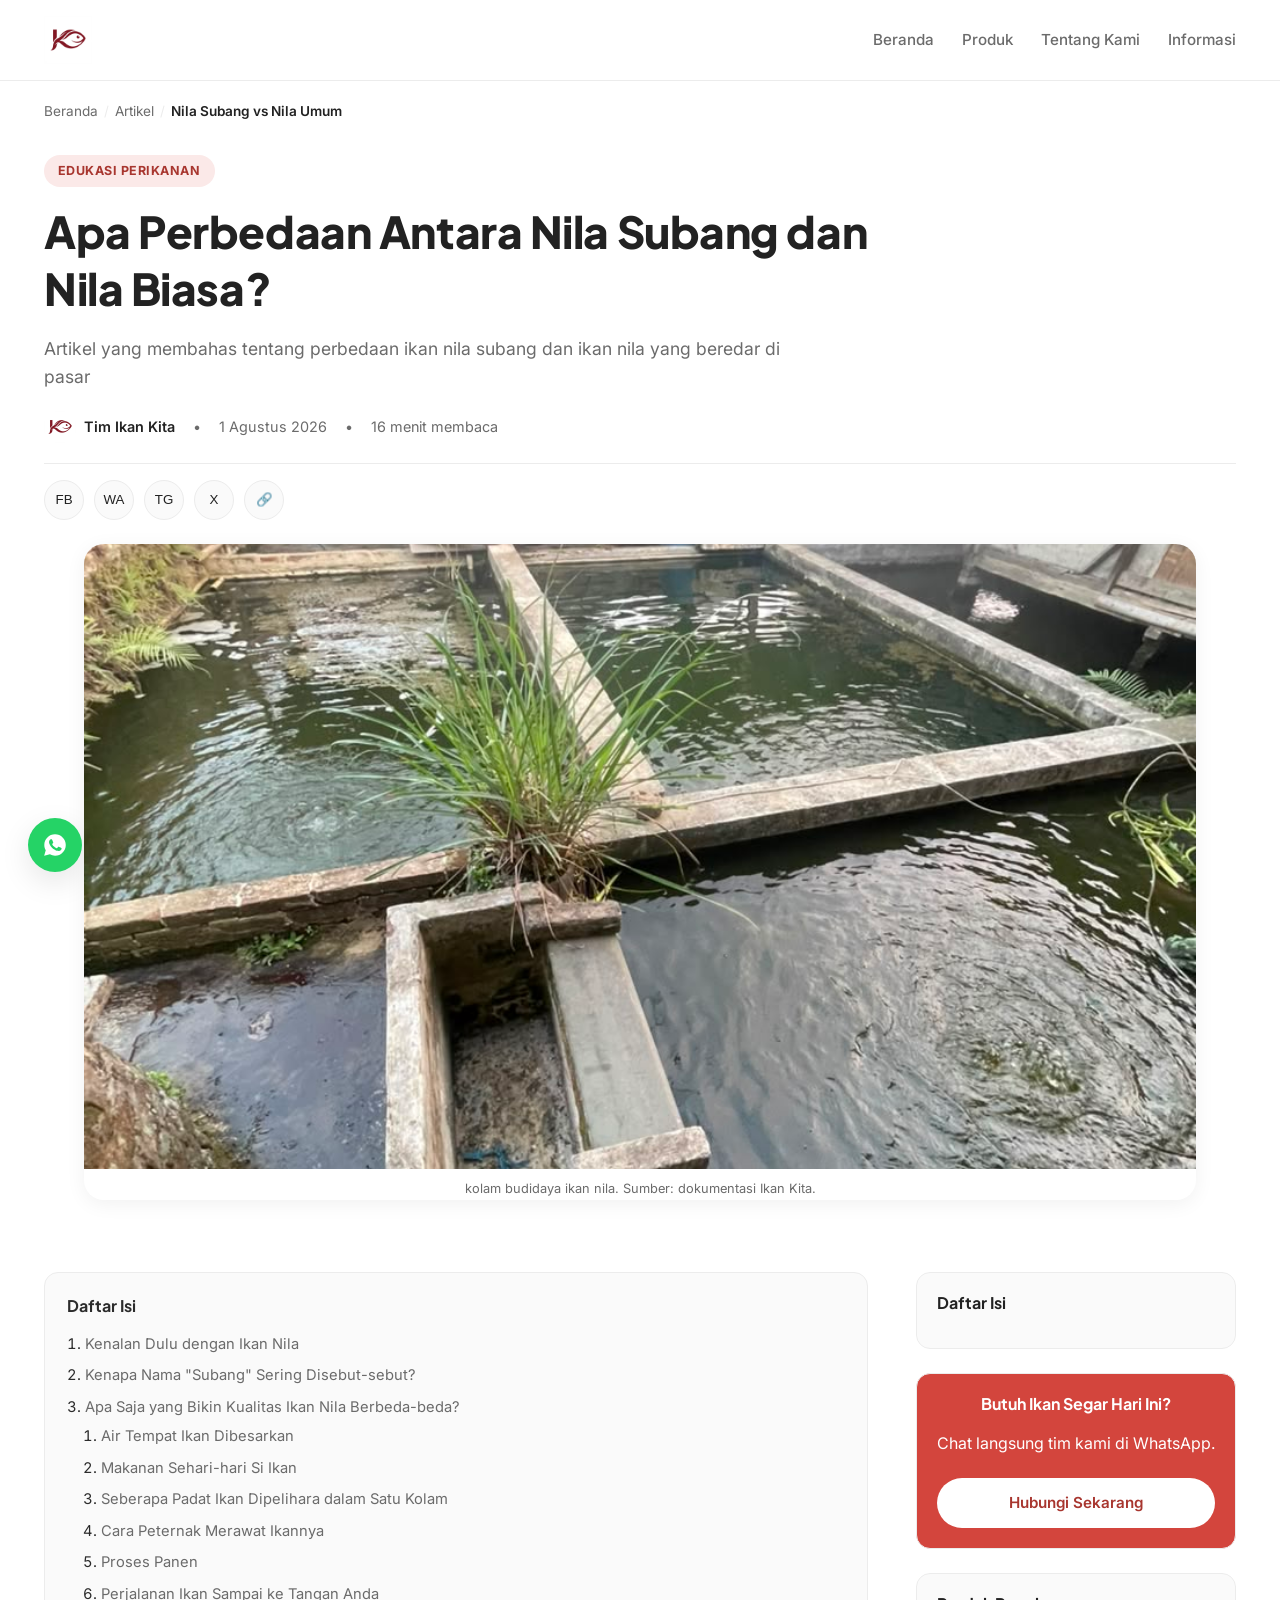
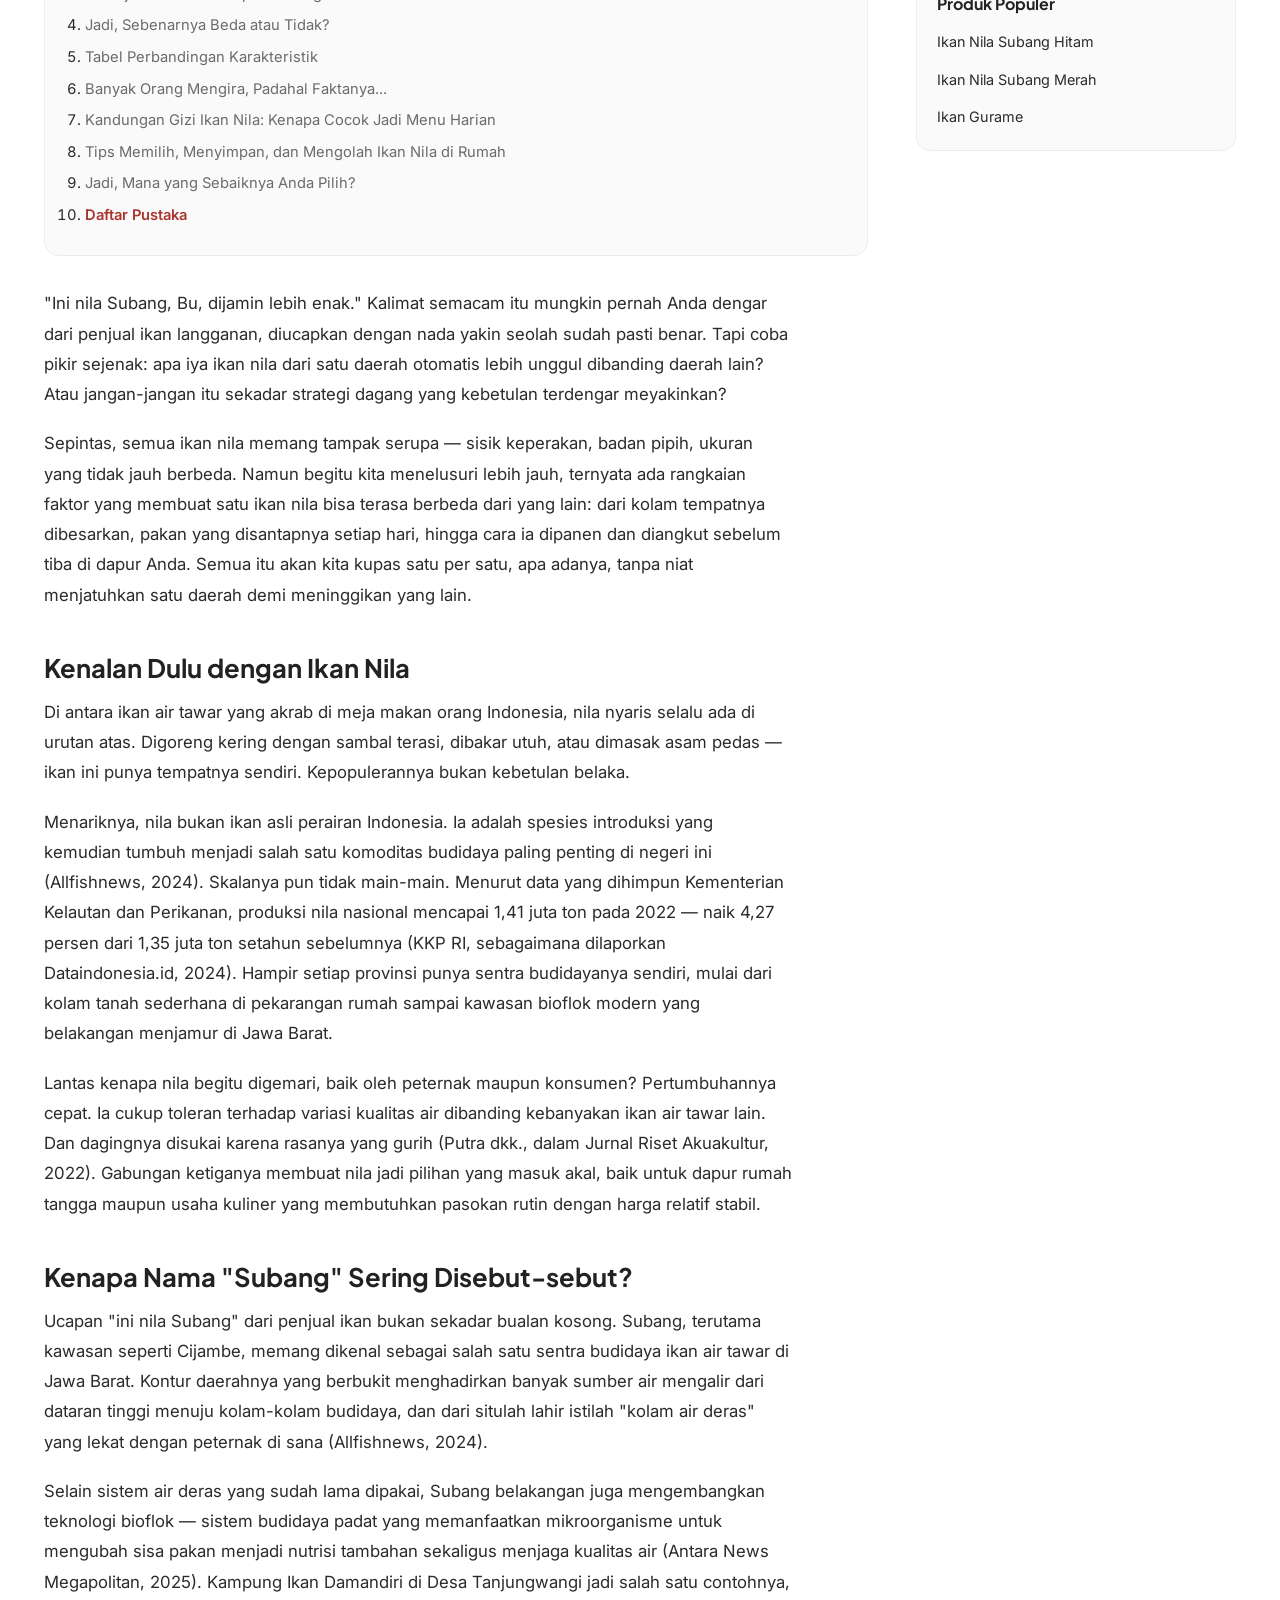
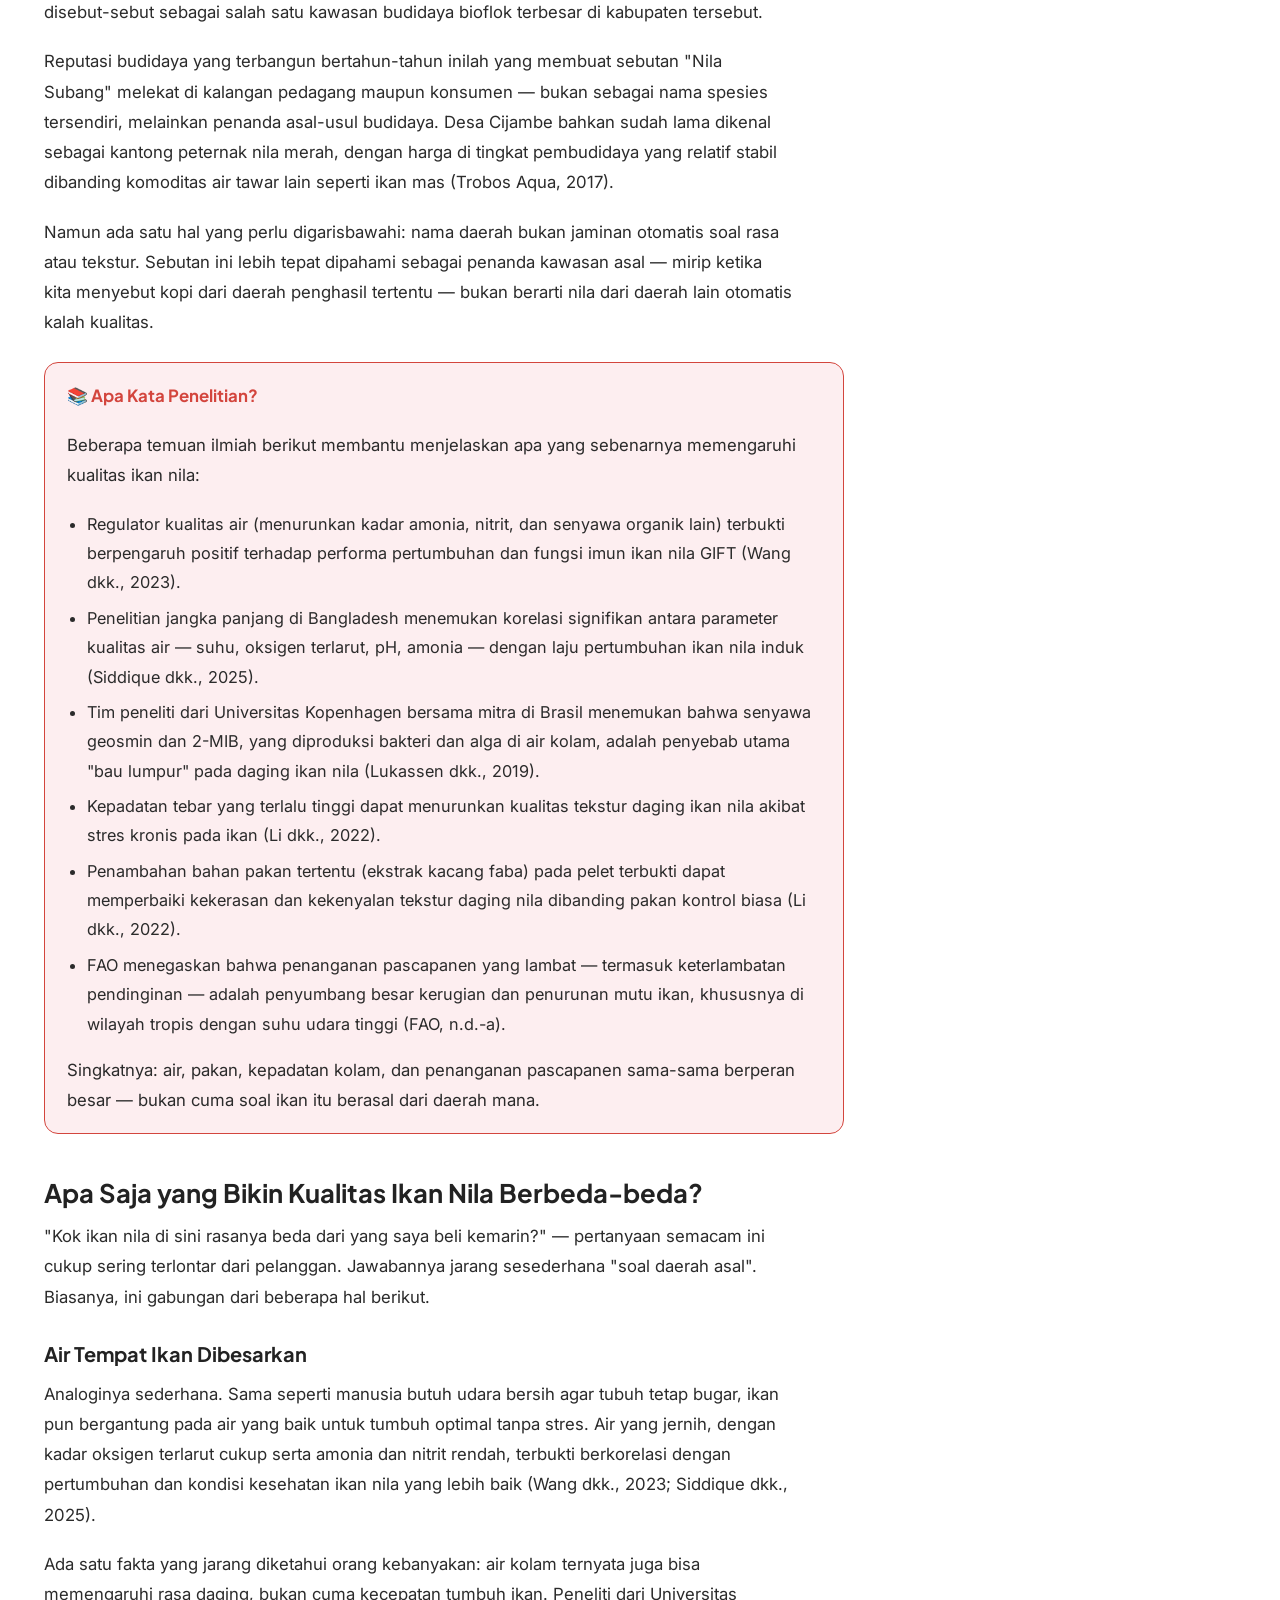
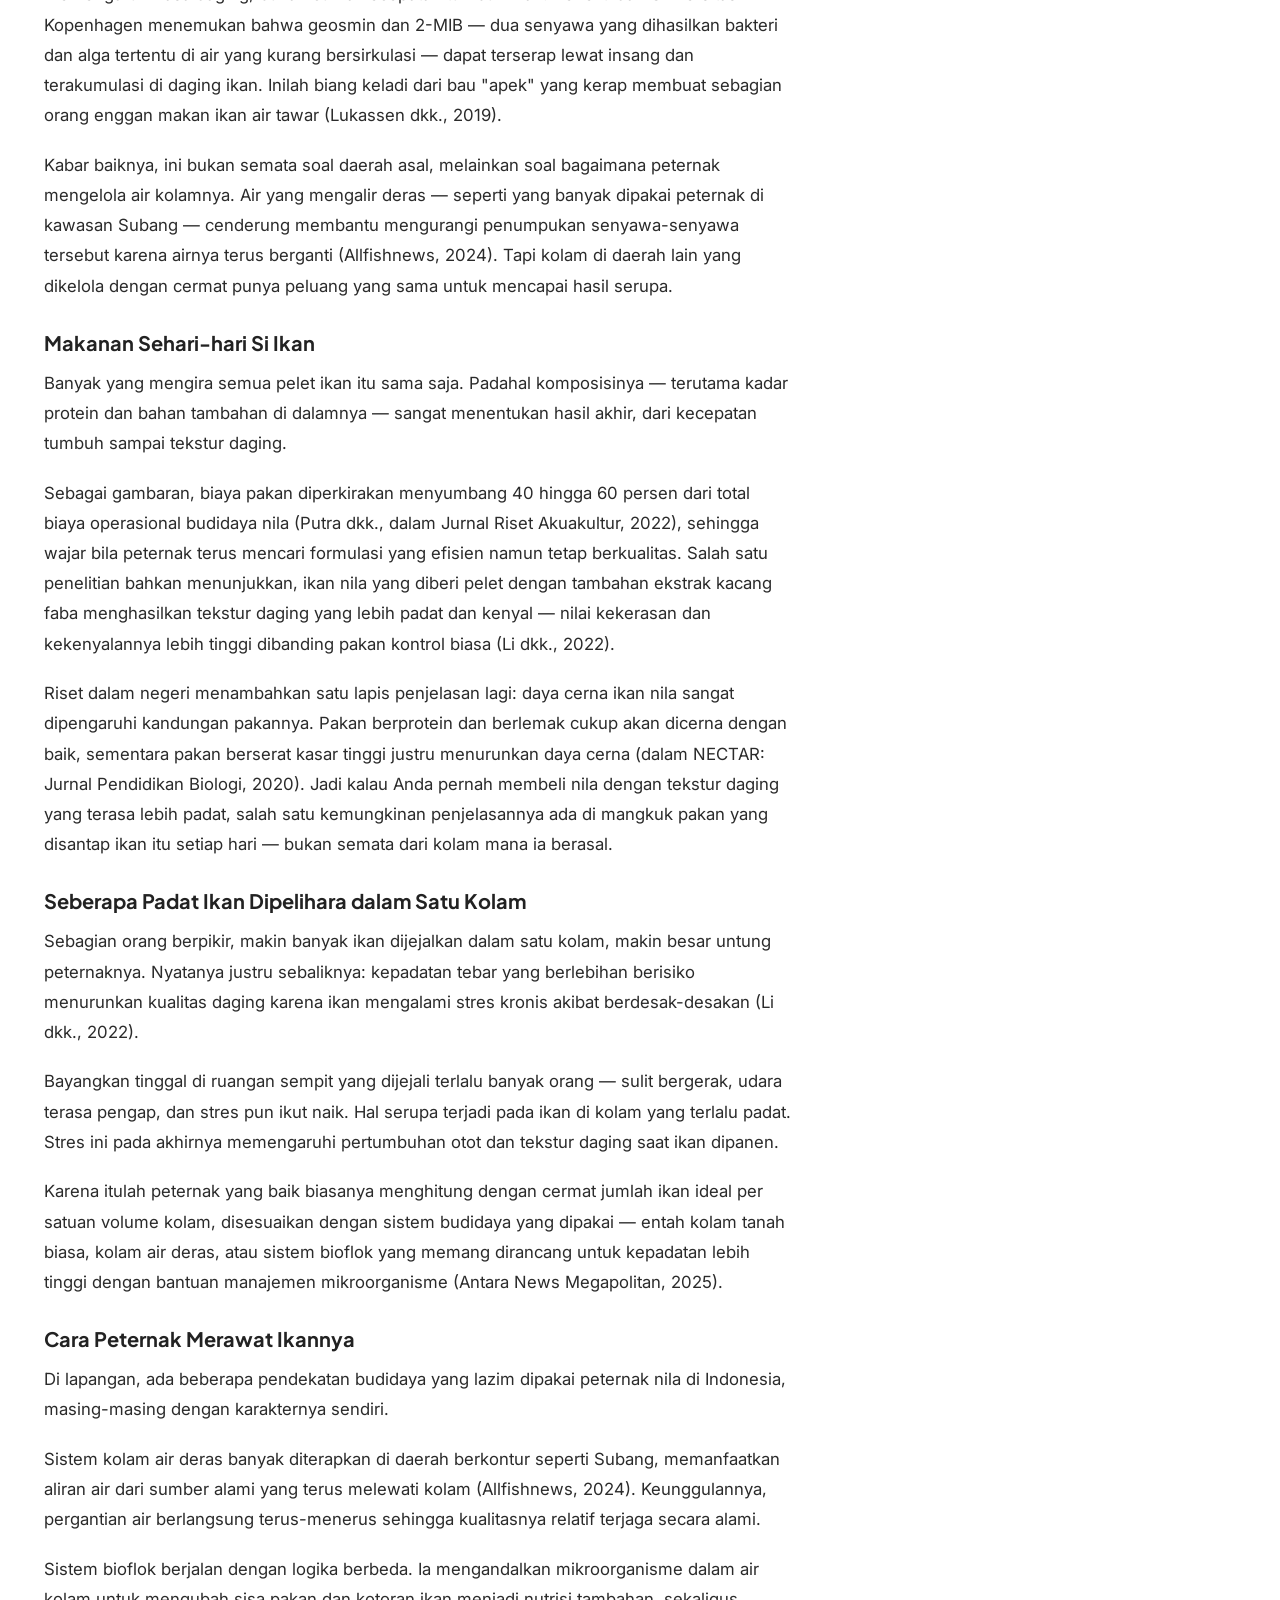
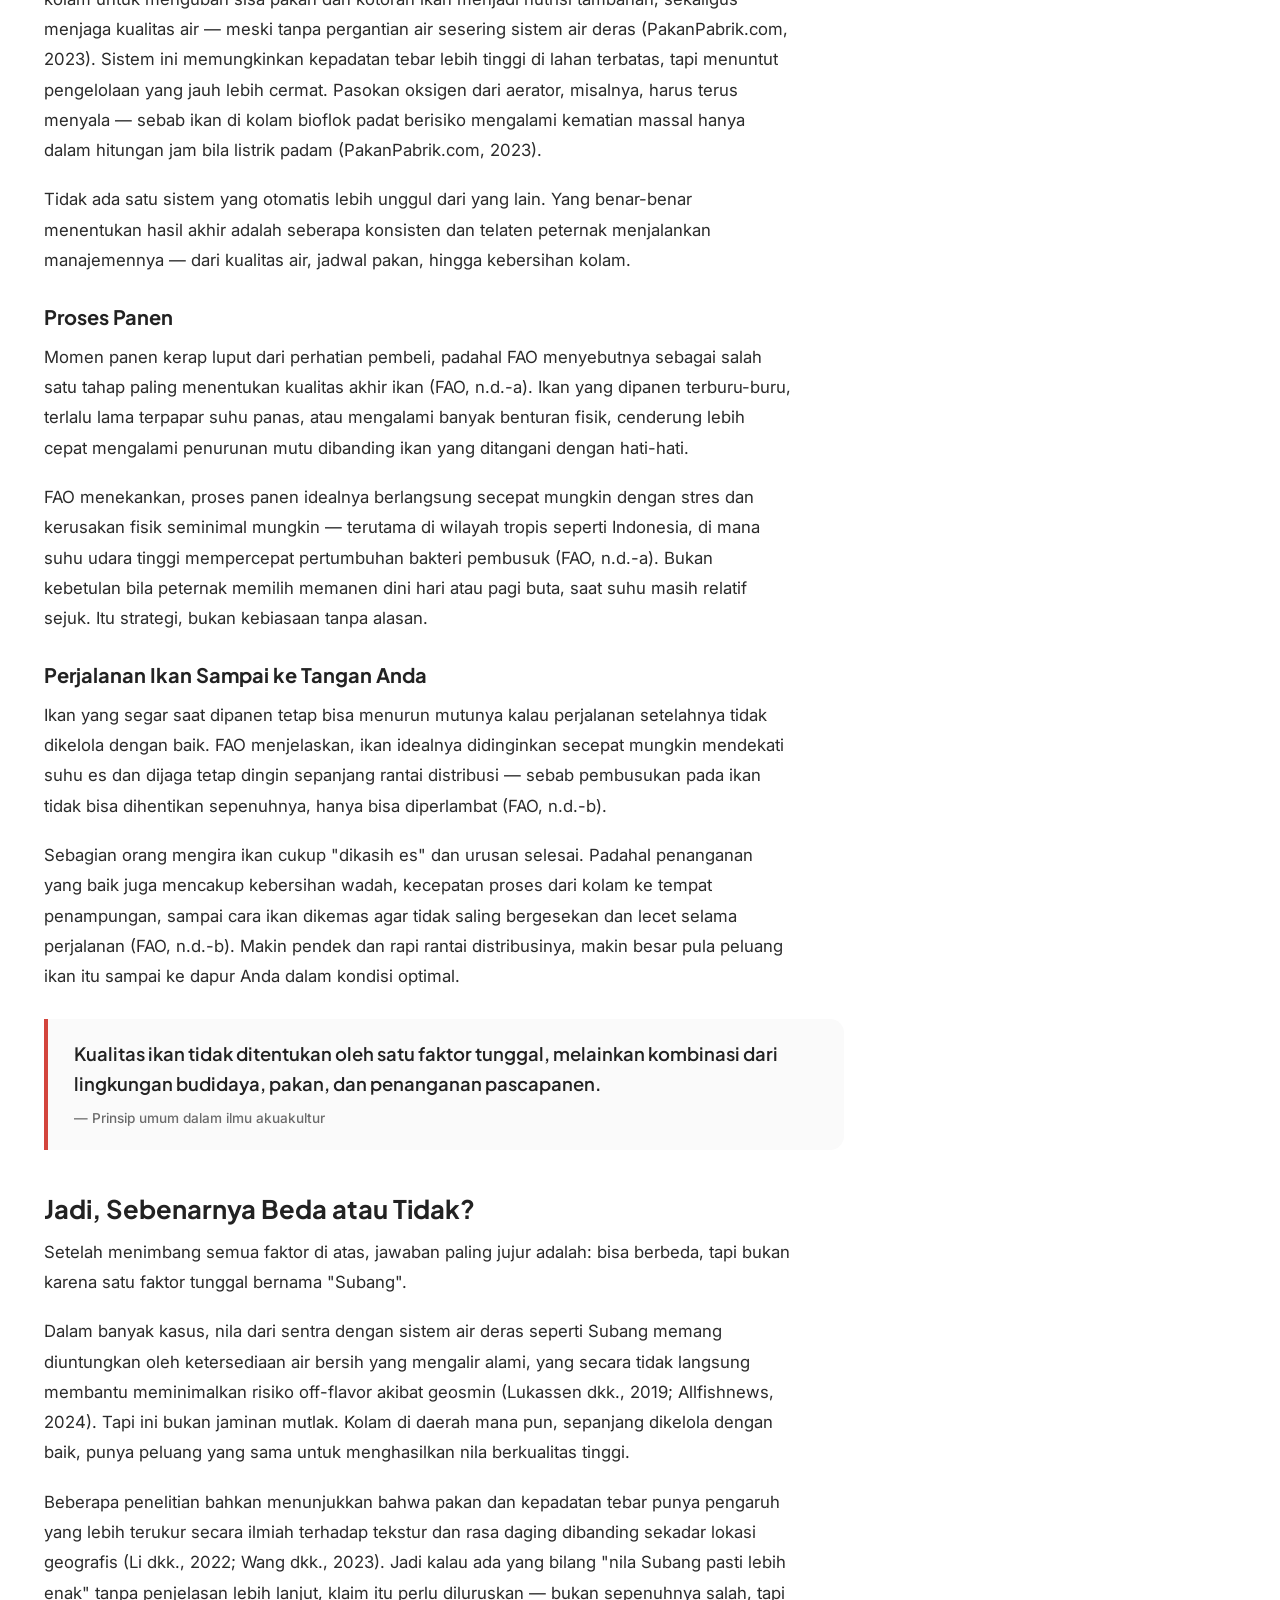
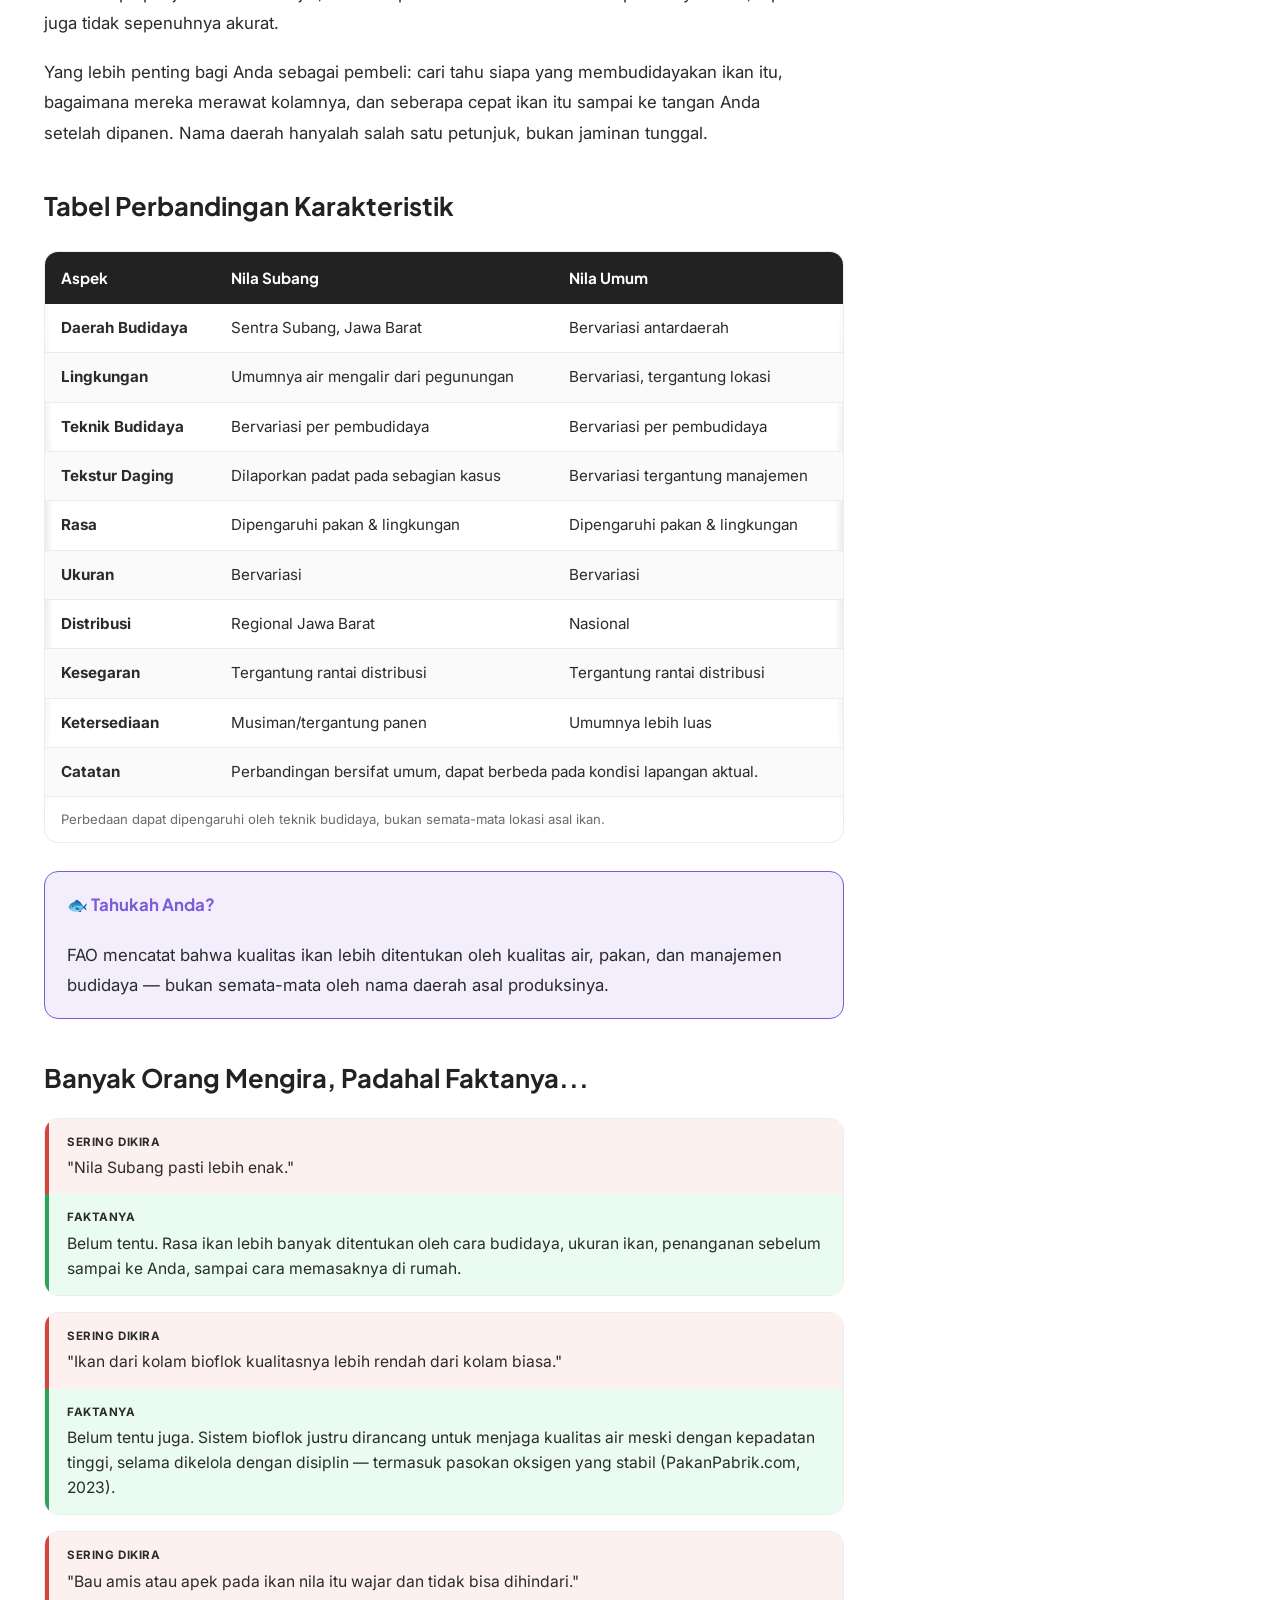
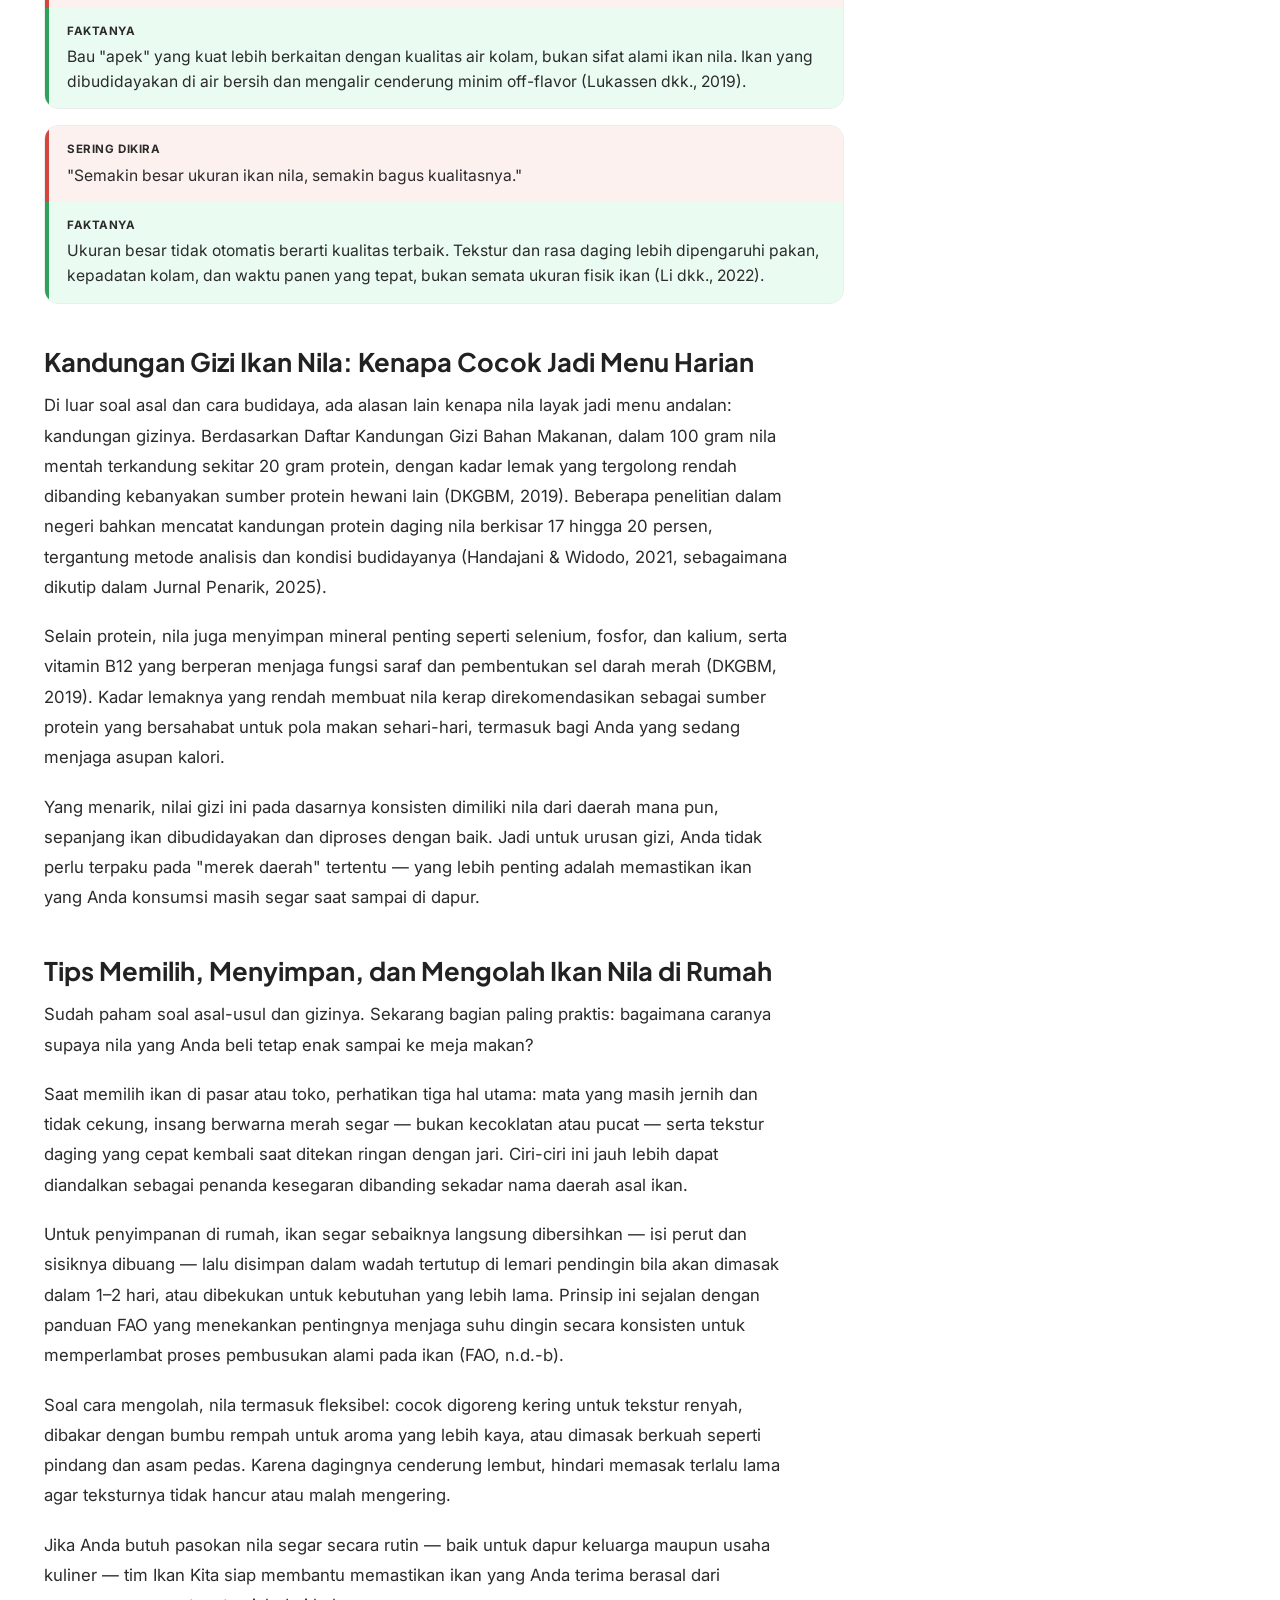
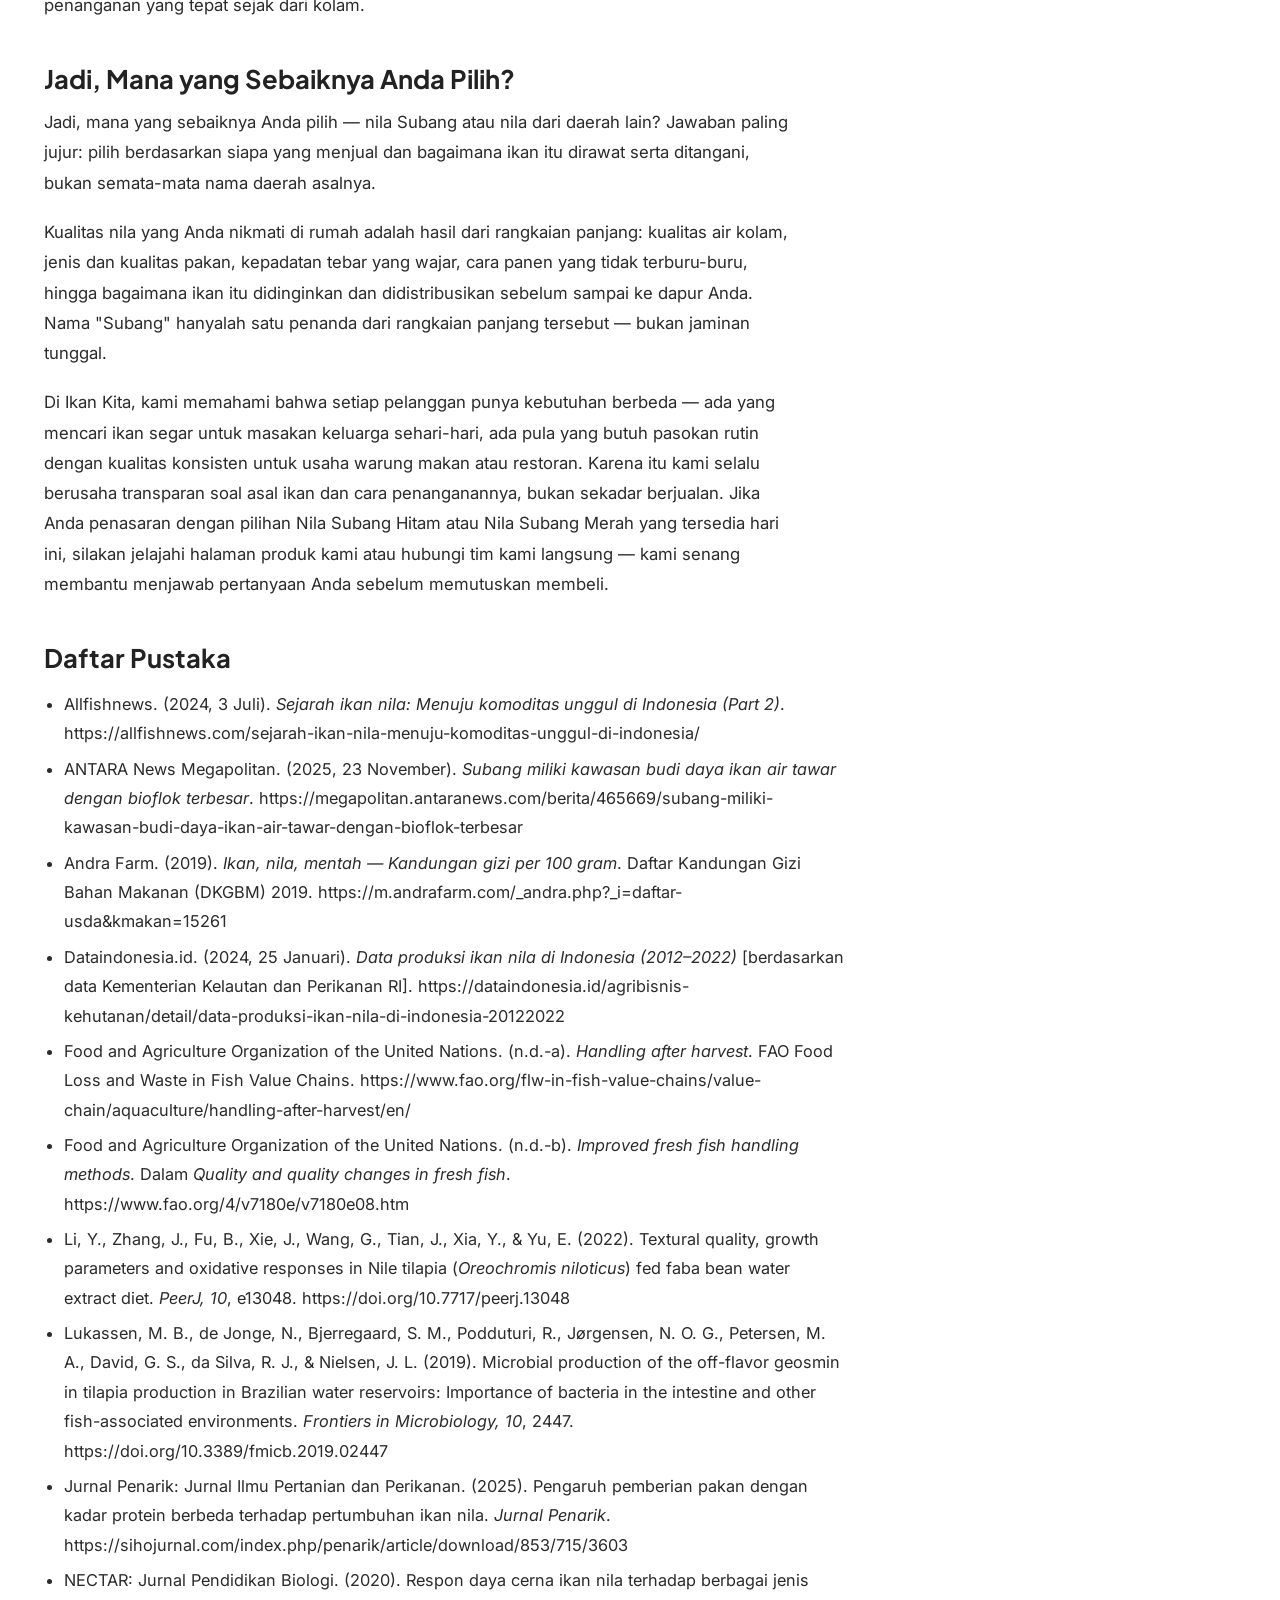
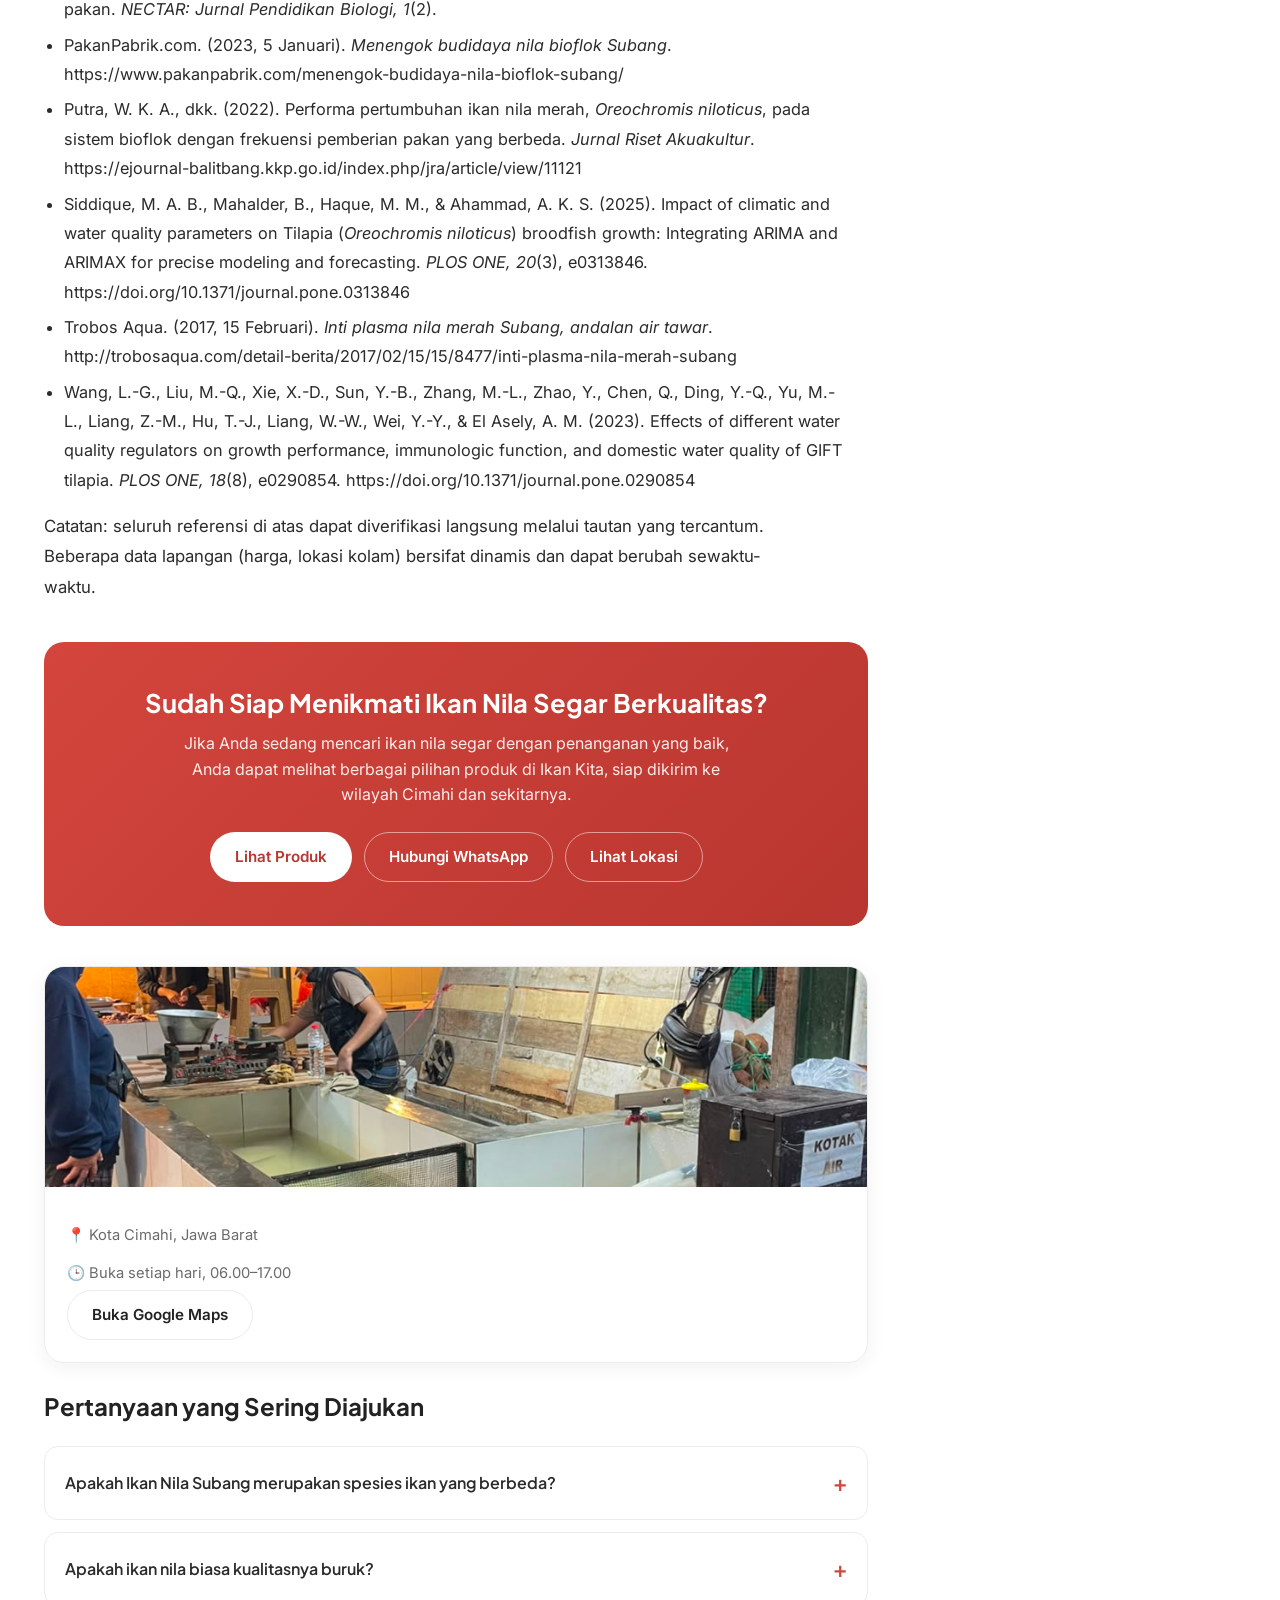
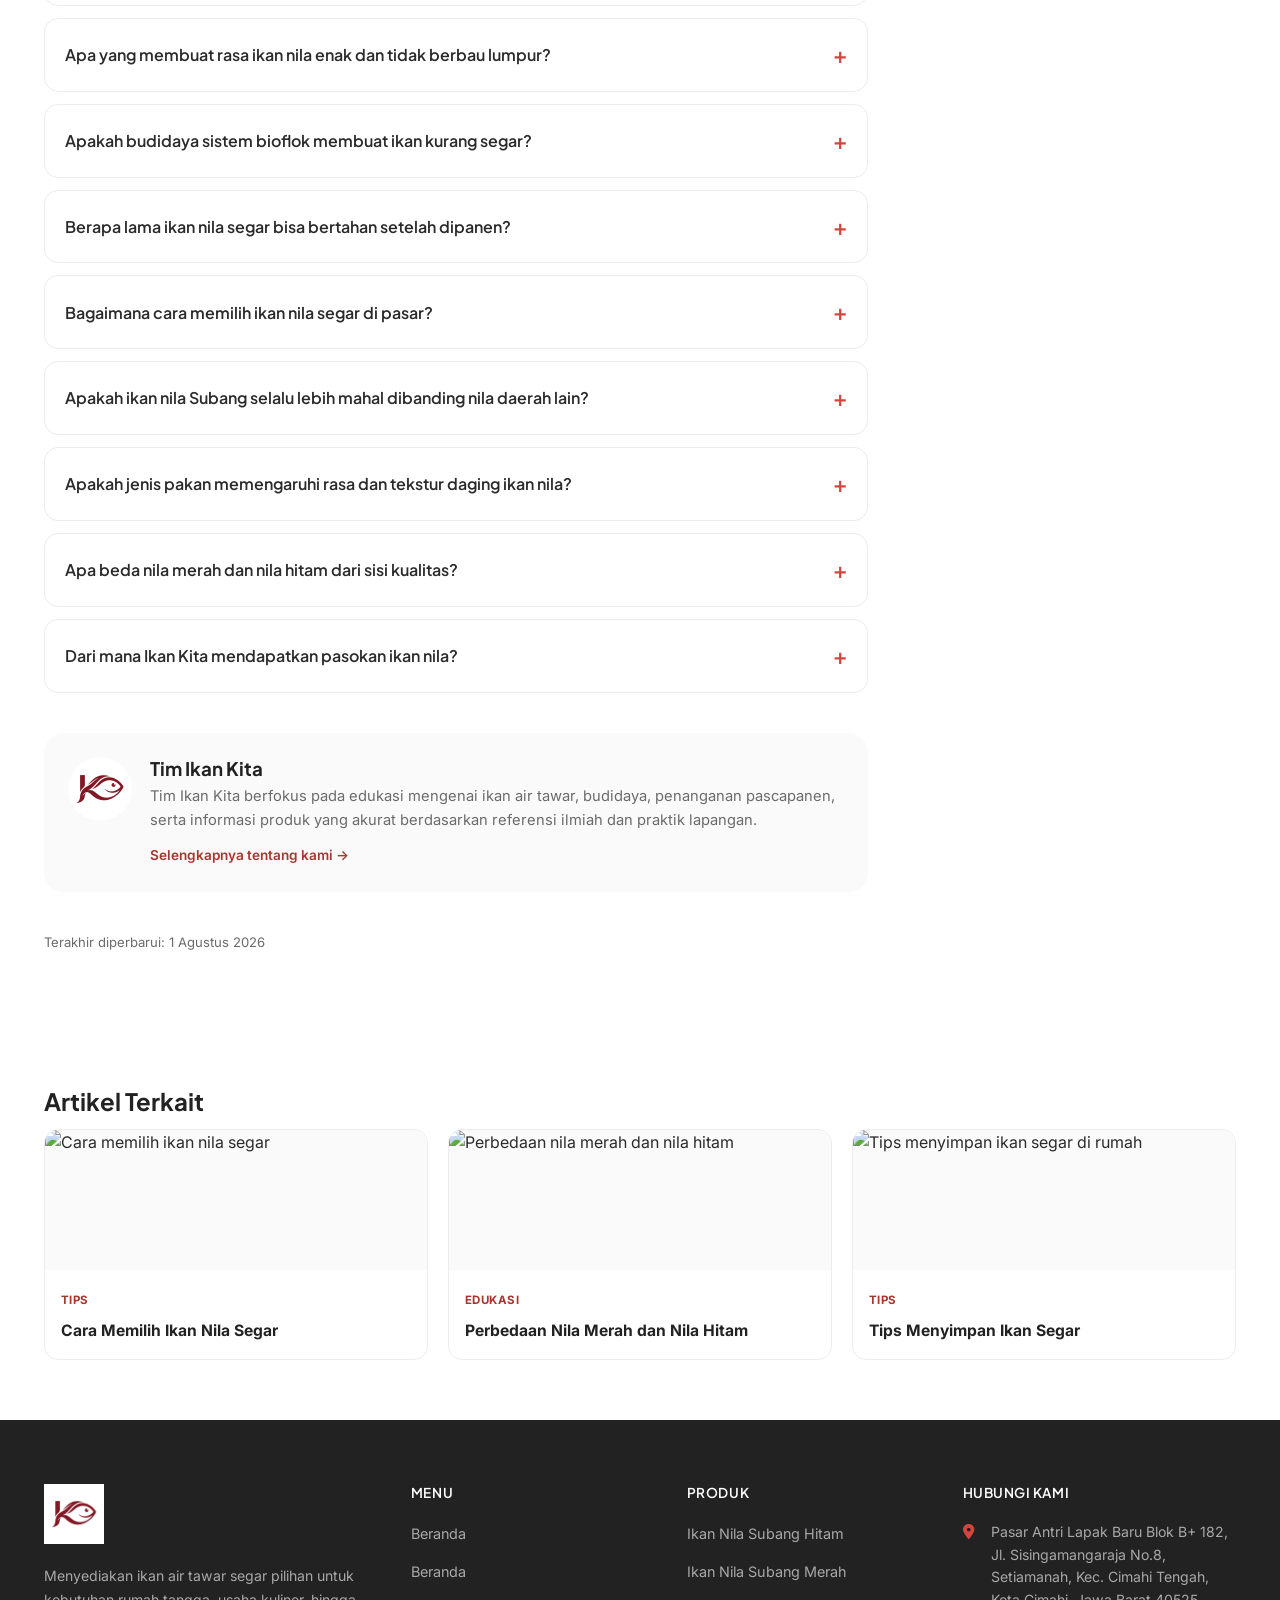
==== commit ec92d2e4: "perbaikan tampilan mobile dan google" ====
--- a/artikel/Artikel Nila Subang.html
+++ b/artikel/Artikel Nila Subang.html
@@ -1,6 +1,15 @@
 <!doctype html>
 <html lang="id">
   <head>
+
+      <script async src="https://www.googletagmanager.com/gtag/js?id=G-SPW1PDX7XF"></script>
+    <script>
+    window.dataLayer = window.dataLayer || [];
+    function gtag(){dataLayer.push(arguments);}
+    gtag('js', new Date());
+
+    gtag('config', 'G-SPW1PDX7XF');
+    </script>
     <meta charset="UTF-8" />
     <meta name="viewport" content="width=device-width, initial-scale=1.0" />
 
@@ -1105,10 +1114,6 @@
                   />
                 </div>
                 <div class="map-card__body">
-                  <h3>Ikan Kita — Cimahi</h3>
-                  <p class="map-card__rating">
-                    ★★★★★ <span>(placeholder rating)</span>
-                  </p>
                   <p class="map-card__meta">📍 Kota Cimahi, Jawa Barat</p>
                   <p class="map-card__meta">🕒 Buka setiap hari, 06.00–17.00</p>
                   <a
--- a/css/Artikel.css
+++ b/css/Artikel.css
@@ -4,6 +4,12 @@
    Deskripsi: Stylesheet utama untuk seluruh artikel website
    Ikan Kita. Struktur ini dibuat agar TIDAK berubah antar
    artikel — hanya konten (HTML) yang berganti.
+
+   REVISI: audit mobile/tablet — perbaikan navbar mobile,
+   sidebar responsive, kontras aksesibilitas, dark mode,
+   safe-area, dan penghalusan typography di layar kecil.
+   Tidak ada selector duplikat, tidak ada !important baru
+   selain yang sudah ada di file asli (footer-social).
    ========================================================= */
 
 /* ---------- 1. DESIGN TOKENS (CSS VARIABLES) ---------- */
@@ -11,6 +17,10 @@
   /* Warna brand */
   --color-primary: #d3453d;
   --color-primary-dark: #b8362f;
+  /* Varian teks: dipakai khusus untuk teks/link di atas latar terang
+     agar rasio kontras memenuhi WCAG AA (>= 4.5:1). --color-primary
+     tetap dipakai untuk background/aksen/hover. */
+  --color-primary-text: #a8362f;
   --color-primary-soft: #fbe9e8;
   --color-secondary: #222222;
   --color-text: #2b2b2b;
@@ -52,6 +62,12 @@
   --content-max-width: 800px;
   --page-max-width: 1240px;
   --transition-base: 0.25s ease;
+
+  /* Header height — dipakai untuk scroll-padding & posisi dropdown mobile */
+  --header-height: 80px;
+
+  /* Ruang aman untuk elemen fixed di perangkat dengan gesture bar (iOS) */
+  --safe-bottom: env(safe-area-inset-bottom, 0px);
 }
 
 /* ---------- 2. RESET DASAR ---------- */
@@ -63,6 +79,8 @@
 
 html {
   scroll-behavior: smooth;
+  /* Mencegah heading tersembunyi di belakang sticky header saat klik anchor/TOC */
+  scroll-padding-top: calc(var(--header-height) + 16px);
 }
 
 body {
@@ -116,7 +134,8 @@
 .container {
   max-width: var(--page-max-width);
   margin: 0 auto;
-  padding: 0 24px;
+  /* Fluid padding: 16px di layar sangat kecil, naik halus ke 24px */
+  padding: 0 clamp(16px, 5vw, 24px);
 }
 
 .visually-hidden {
@@ -131,6 +150,7 @@
 .btn {
   display: inline-flex;
   align-items: center;
+  justify-content: center;
   gap: 8px;
   padding: 12px 24px;
   border-radius: 999px;
@@ -138,6 +158,8 @@
   font-size: 0.95rem;
   border: 1px solid transparent;
   cursor: pointer;
+  /* Target sentuh nyaman di jempol (min. 44px tinggi rekomendasi Apple/Google) */
+  min-height: 44px;
   transition: transform var(--transition-base), box-shadow var(--transition-base), background var(--transition-base);
 }
 
@@ -189,7 +211,9 @@
   display: flex;
   align-items: center;
   justify-content: space-between;
-  padding: 16px 24px;
+  padding-top: 16px;
+  padding-bottom: 16px;
+  position: relative;
 }
 
 .navbar__logo {
@@ -228,7 +252,7 @@
 
 .navbar__menu a:hover,
 .navbar__menu a[aria-current="page"] {
-  color: var(--color-primary);
+  color: var(--color-primary-text);
 }
 
 .navbar__toggle {
@@ -237,6 +261,10 @@
   border: none;
   font-size: 1.5rem;
   cursor: pointer;
+  /* Target sentuh jempol yang layak */
+  width: 44px;
+  height: 44px;
+  line-height: 1;
 }
 
 /* ---------- 6. BREADCRUMB ---------- */
@@ -244,6 +272,9 @@
   font-size: 0.85rem;
   color: var(--color-text-muted);
   margin: 20px 0 0;
+  /* Breadcrumb panjang di HP tidak boleh memicu overflow horizontal halaman */
+  overflow-x: auto;
+  -webkit-overflow-scrolling: touch;
 }
 
 .breadcrumb ol {
@@ -262,7 +293,7 @@
 }
 
 .breadcrumb a:hover {
-  color: var(--color-primary);
+  color: var(--color-primary-text);
 }
 
 .breadcrumb [aria-current="page"] {
@@ -278,7 +309,7 @@
 .article-hero__category {
   display: inline-block;
   background: var(--color-primary-soft);
-  color: var(--color-primary);
+  color: var(--color-primary-text);
   font-size: 0.78rem;
   font-weight: 700;
   letter-spacing: 0.04em;
@@ -289,13 +320,16 @@
 }
 
 .article-hero__title {
-  font-size: clamp(1.9rem, 4vw, 2.75rem);
+  /* Skala lebih landai di layar sangat kecil (320-375px) supaya judul
+     panjang tidak terasa "berat" di atas, tetap besar & tegas di desktop */
+  font-size: clamp(1.6rem, 6vw, 2.75rem);
   font-weight: 800;
   max-width: 900px;
+  letter-spacing: -0.01em;
 }
 
 .article-hero__desc {
-  font-size: 1.1rem;
+  font-size: clamp(1rem, 2.5vw, 1.1rem);
   color: var(--color-text-muted);
   max-width: 760px;
   margin-bottom: 20px;
@@ -334,8 +368,8 @@
 }
 
 .share-btn {
-  width: 36px;
-  height: 36px;
+  width: 40px;
+  height: 40px;
   border-radius: 50%;
   display: grid;
   place-items: center;
@@ -428,7 +462,7 @@
 
 .toc a:hover,
 .toc a.active {
-  color: var(--color-primary);
+  color: var(--color-primary-text);
   font-weight: 600;
 }
 
@@ -437,30 +471,30 @@
   margin-top: 6px;
 }
 
-/* Sticky sidebar TOC untuk desktop besar ditangani lewat .sidebar (lihat bawah) */
-
 /* ---------- 10. ISI ARTIKEL (TYPOGRAPHY) ---------- */
 .article-content {
   max-width: var(--content-max-width);
 }
 
 .article-content h2 {
-  font-size: 1.6rem;
+  font-size: clamp(1.3rem, 3.4vw, 1.6rem);
   margin-top: 2.6rem;
-  scroll-margin-top: 90px;
+  scroll-margin-top: calc(var(--header-height) + 16px);
 }
 
 .article-content h3 {
-  font-size: 1.25rem;
+  font-size: clamp(1.1rem, 2.8vw, 1.25rem);
   margin-top: 1.8rem;
-  scroll-margin-top: 90px;
+  scroll-margin-top: calc(var(--header-height) + 16px);
 }
 
 .article-content p {
   font-size: 1.05rem;
-  line-height: 1.85;
+  line-height: 1.8;
   margin: 0 0 1.2rem;
   color: var(--color-text);
+  /* Panjang baris nyaman dibaca (idealnya 60-75 karakter) */
+  max-width: 68ch;
 }
 
 .article-content li {
@@ -496,7 +530,7 @@
   padding: 20px 26px;
   border-radius: 0 var(--radius-md) var(--radius-md) 0;
   font-family: var(--font-display);
-  font-size: 1.15rem;
+  font-size: clamp(1rem, 2.6vw, 1.15rem);
   font-weight: 600;
   color: var(--color-secondary);
   margin: 28px 0;
@@ -515,7 +549,7 @@
 /* ---------- 11. INFO / TIPS / WARNING / FACT / RESEARCH / NOTE BOX ---------- */
 .info-box {
   border-radius: var(--radius-md);
-  padding: 20px 22px;
+  padding: 18px clamp(16px, 4vw, 22px);
   margin: 24px 0;
   border: 1px solid transparent;
 }
@@ -575,6 +609,16 @@
   margin: 28px 0;
   border-radius: var(--radius-md);
   border: 1px solid var(--color-border);
+  -webkit-overflow-scrolling: touch;
+  /* Bayangan tipis di kanan sebagai isyarat visual "masih bisa digeser" di HP */
+  background:
+    linear-gradient(to right, var(--color-bg) 0%, rgba(255,255,255,0) 2%) 0 0,
+    linear-gradient(to left, var(--color-bg) 0%, rgba(255,255,255,0) 2%) 100% 0,
+    radial-gradient(farthest-side at 0 50%, rgba(0,0,0,0.08), rgba(0,0,0,0)) 0 0,
+    radial-gradient(farthest-side at 100% 50%, rgba(0,0,0,0.08), rgba(0,0,0,0)) 100% 0;
+  background-repeat: no-repeat;
+  background-size: 24px 100%, 24px 100%, 8px 100%, 8px 100%;
+  background-attachment: local, local, scroll, scroll;
 }
 
 table.comparison-table {
@@ -705,8 +749,8 @@
   right: 24px;
   background: #fff;
   border: none;
-  width: 40px;
-  height: 40px;
+  width: 44px;
+  height: 44px;
   border-radius: 50%;
   font-size: 1.2rem;
   cursor: pointer;
@@ -774,7 +818,7 @@
 
 .cta-premium h2 {
   color: #fff;
-  font-size: 1.6rem;
+  font-size: clamp(1.3rem, 3.6vw, 1.6rem);
 }
 
 .cta-premium p {
@@ -788,6 +832,12 @@
   flex-wrap: wrap;
   gap: 12px;
   justify-content: center;
+}
+
+/* CTA tidak boleh terasa "raksasa" di HP: batasi lebar tombol,
+   jangan full-width memenuhi layar */
+.cta-premium__actions .btn {
+  flex: 0 1 auto;
 }
 
 .cta-premium .btn-outline {
@@ -831,12 +881,6 @@
   margin-bottom: 4px;
 }
 
-.map-card__rating {
-  color: #e0a319;
-  font-weight: 700;
-  font-size: 0.9rem;
-  margin-bottom: 10px;
-}
 
 .map-card__meta {
   font-size: 0.92rem;
@@ -872,6 +916,7 @@
   width: 100%;
   height: 140px;
   object-fit: cover;
+  background: var(--color-bg-section); /* placeholder halus jika gambar gagal dimuat */
 }
 
 .related-card__body {
@@ -881,7 +926,7 @@
 .related-card__category {
   font-size: 0.72rem;
   font-weight: 700;
-  color: var(--color-primary);
+  color: var(--color-primary-text);
   text-transform: uppercase;
   letter-spacing: 0.04em;
 }
@@ -925,7 +970,7 @@
 .author-box a {
   font-size: 0.85rem;
   font-weight: 600;
-  color: var(--color-primary);
+  color: var(--color-primary-text);
 }
 
 /* ---------- 20. UPDATE INFO ---------- */
@@ -972,7 +1017,7 @@
 }
 
 .sidebar-list a:hover {
-  color: var(--color-primary);
+  color: var(--color-primary-text);
 }
 
 .sidebar-cta {
@@ -987,7 +1032,7 @@
 
 .sidebar-cta .btn-primary {
   background: #fff;
-  color: var(--color-primary);
+  color: var(--color-primary-text);
   width: 100%;
   justify-content: center;
   margin-top: 6px;
@@ -996,7 +1041,7 @@
 /* ---------- 22. BACK TO TOP ---------- */
 .back-to-top {
   position: fixed;
-  bottom: 28px;
+  bottom: calc(28px + var(--safe-bottom));
   right: 28px;
   width: 46px;
   height: 46px;
@@ -1085,8 +1130,8 @@
 }
 
 .footer-social a {
-  width: 38px;
-  height: 38px;
+  width: 40px;
+  height: 40px;
   border-radius: 50%;
   border: 1px solid #3d3d3d;
   display: grid;
@@ -1140,6 +1185,7 @@
   border: 1px solid #3d3d3d;
   border-radius: 999px;
   padding: 10px 18px;
+  min-height: 44px;
   transition: border-color 0.3s ease, background 0.3s ease;
 }
 
@@ -1204,7 +1250,7 @@
 /* ---------- 24b. FLOATING WHATSAPP ---------- */
 .whatsapp-float {
   position: fixed;
-  bottom: 28px;
+  bottom: calc(28px + var(--safe-bottom));
   left: 28px;
   width: 54px;
   height: 54px;
@@ -1225,27 +1271,34 @@
 
 @media (max-width: 768px) {
   .whatsapp-float {
-    bottom: 20px;
-    left: 20px;
-    width: 48px;
-    height: 48px;
+    bottom: calc(20px + var(--safe-bottom));
+    left: 16px;
+    width: 50px;
+    height: 50px;
   }
   .back-to-top {
-    bottom: 20px;
-    right: 20px;
+    bottom: calc(20px + var(--safe-bottom));
+    right: 16px;
   }
 }
 
 /* ---------- 25. RESPONSIVE ---------- */
+
+/* --- Tablet & di bawahnya (<=1024px): sidebar pindah ke bawah,
+   dan berubah jadi TUMPUKAN VERTIKAL (bukan grid multi-kolom).
+   Alasan: Daftar Isi, CTA, dan Produk Populer adalah blok konten
+   sekuensial dengan tinggi berbeda-beda, bukan kartu setara —
+   grid auto-fit membuatnya terlihat timpang di tablet. --- */
 @media (max-width: 1024px) {
   .article-layout {
     grid-template-columns: 1fr;
+    gap: 32px;
   }
 
   .sidebar {
     position: static;
-    display: grid;
-    grid-template-columns: repeat(auto-fit, minmax(240px, 1fr));
+    display: flex;
+    flex-direction: column;
   }
 
   .footer-grid {
@@ -1273,17 +1326,54 @@
   }
 }
 
+/* --- Navbar mobile: dropdown panel fungsional ---
+   CSS ini mengasumsikan Artikel.js menambah/menghapus class
+   "is-open" pada <ul class="navbar__menu"> saat tombol
+   .navbar__toggle diklik (pola paling umum). Jika JS memakai
+   nama class lain, samakan nama class di bawah ini dengannya. */
 @media (max-width: 768px) {
   .navbar__menu {
     display: none;
+    position: absolute;
+    top: 100%;
+    left: 0;
+    right: 0;
+    flex-direction: column;
+    gap: 0;
+    background: #fff;
+    border-bottom: 1px solid var(--color-border);
+    box-shadow: var(--shadow-soft);
+    padding: 8px 24px 16px;
+  }
+
+  .navbar__menu.is-open {
+    display: flex;
+  }
+
+  .navbar__menu li {
+    border-top: 1px solid var(--color-border);
+  }
+
+  .navbar__menu li:first-child {
+    border-top: none;
+  }
+
+  .navbar__menu a {
+    display: block;
+    padding: 14px 4px;
+    font-size: 1rem;
+    /* Target sentuh jempol penuh lebar */
+    min-height: 44px;
   }
 
   .navbar__toggle {
-    display: block;
+    display: flex;
+    align-items: center;
+    justify-content: center;
   }
 
   .article-hero__title {
-    font-size: 1.7rem;
+    font-size: clamp(1.5rem, 7vw, 1.9rem);
   }
 
   .toc {
@@ -1294,8 +1384,42 @@
     padding: 32px 20px;
   }
 
+  .cta-premium__actions .btn {
+    width: 100%;
+  }
+
   .author-box {
     flex-direction: column;
+  }
+}
+
+/* --- Layar sangat kecil (320-390px): rapatkan spacing besar
+   tanpa mengubah struktur, supaya tidak terasa "kosong berlebih" --- */
+@media (max-width: 390px) {
+  .article-hero {
+    padding: 24px 0 16px;
+  }
+
+  .article-layout {
+    padding: 24px 0 56px;
+  }
+
+  .toc,
+  .info-box,
+  .cta-premium,
+  .map-card__body,
+  .author-box {
+    padding-left: 16px;
+    padding-right: 16px;
+  }
+
+  .article-hero__share {
+    gap: 8px;
+  }
+
+  .share-btn {
+    width: 38px;
+    height: 38px;
   }
 }
 
@@ -1303,4 +1427,4 @@
   .container {
     max-width: 1360px;
   }
-}
+}
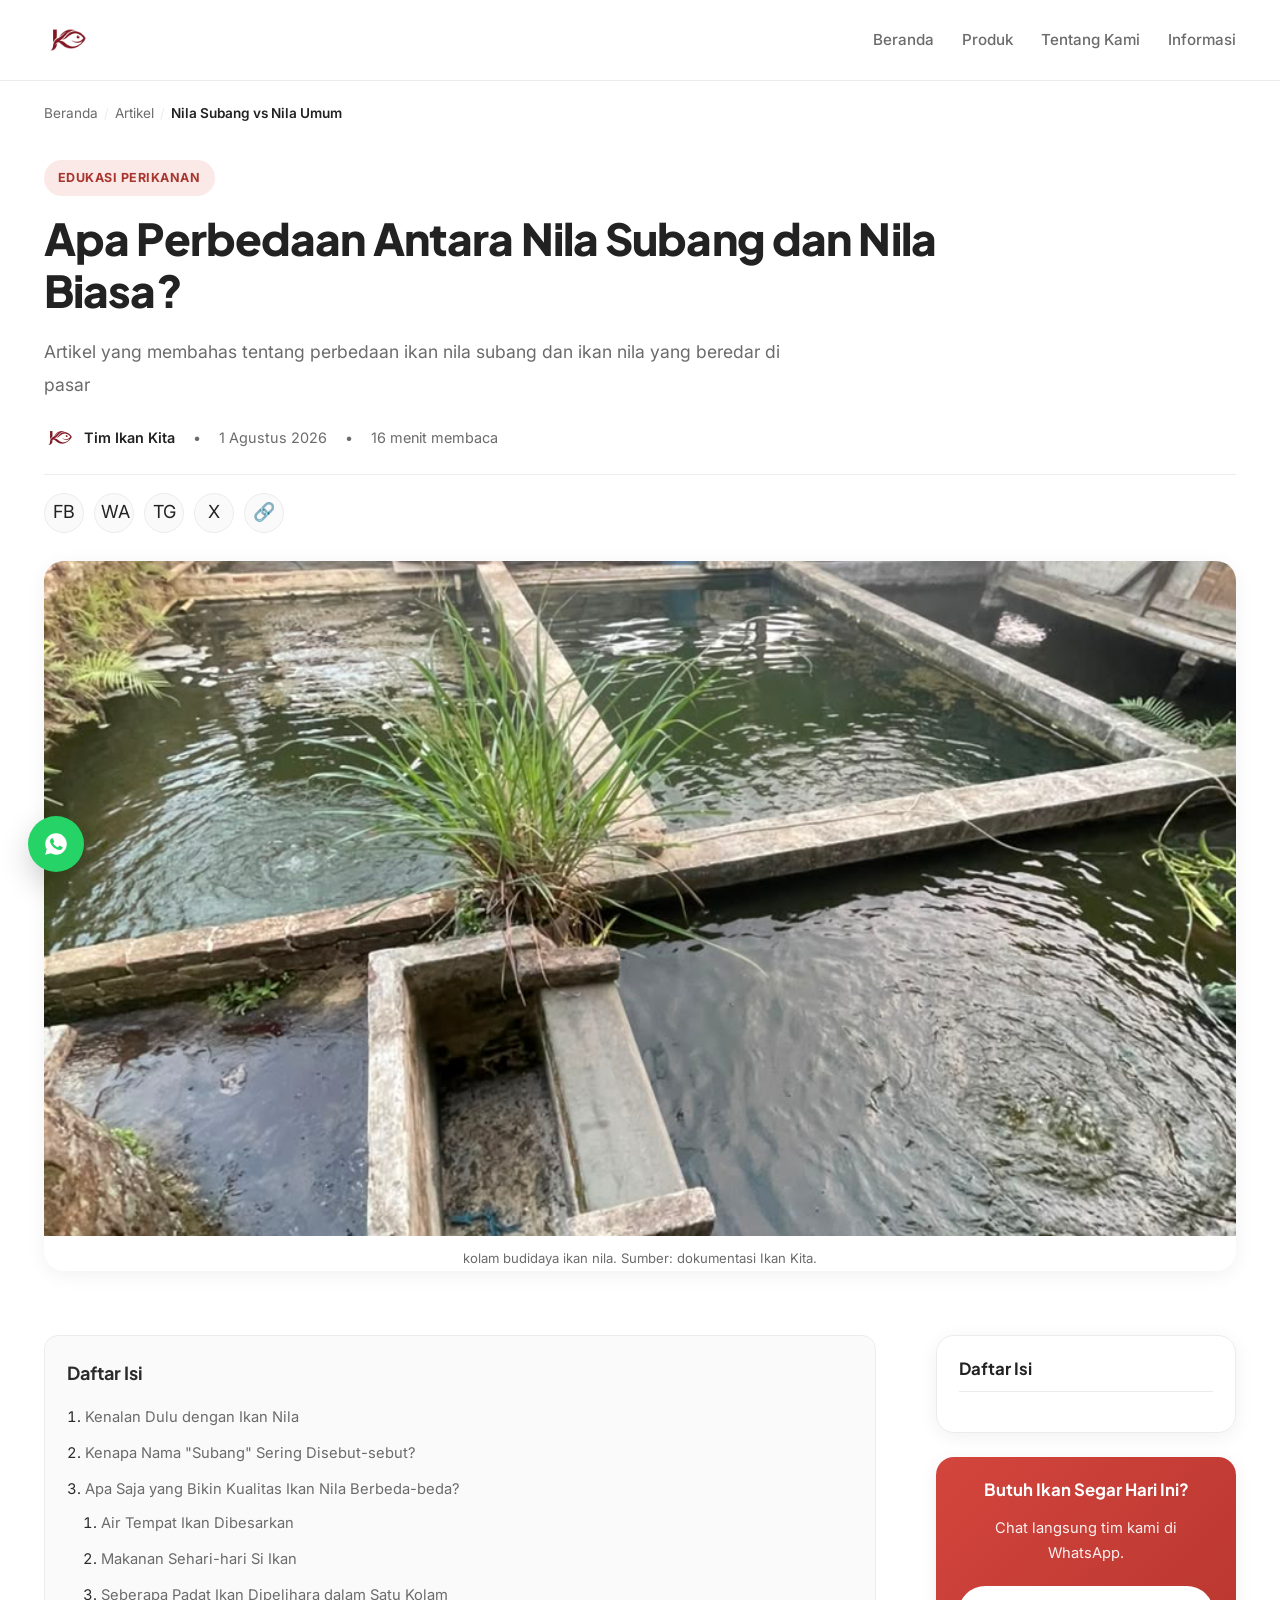
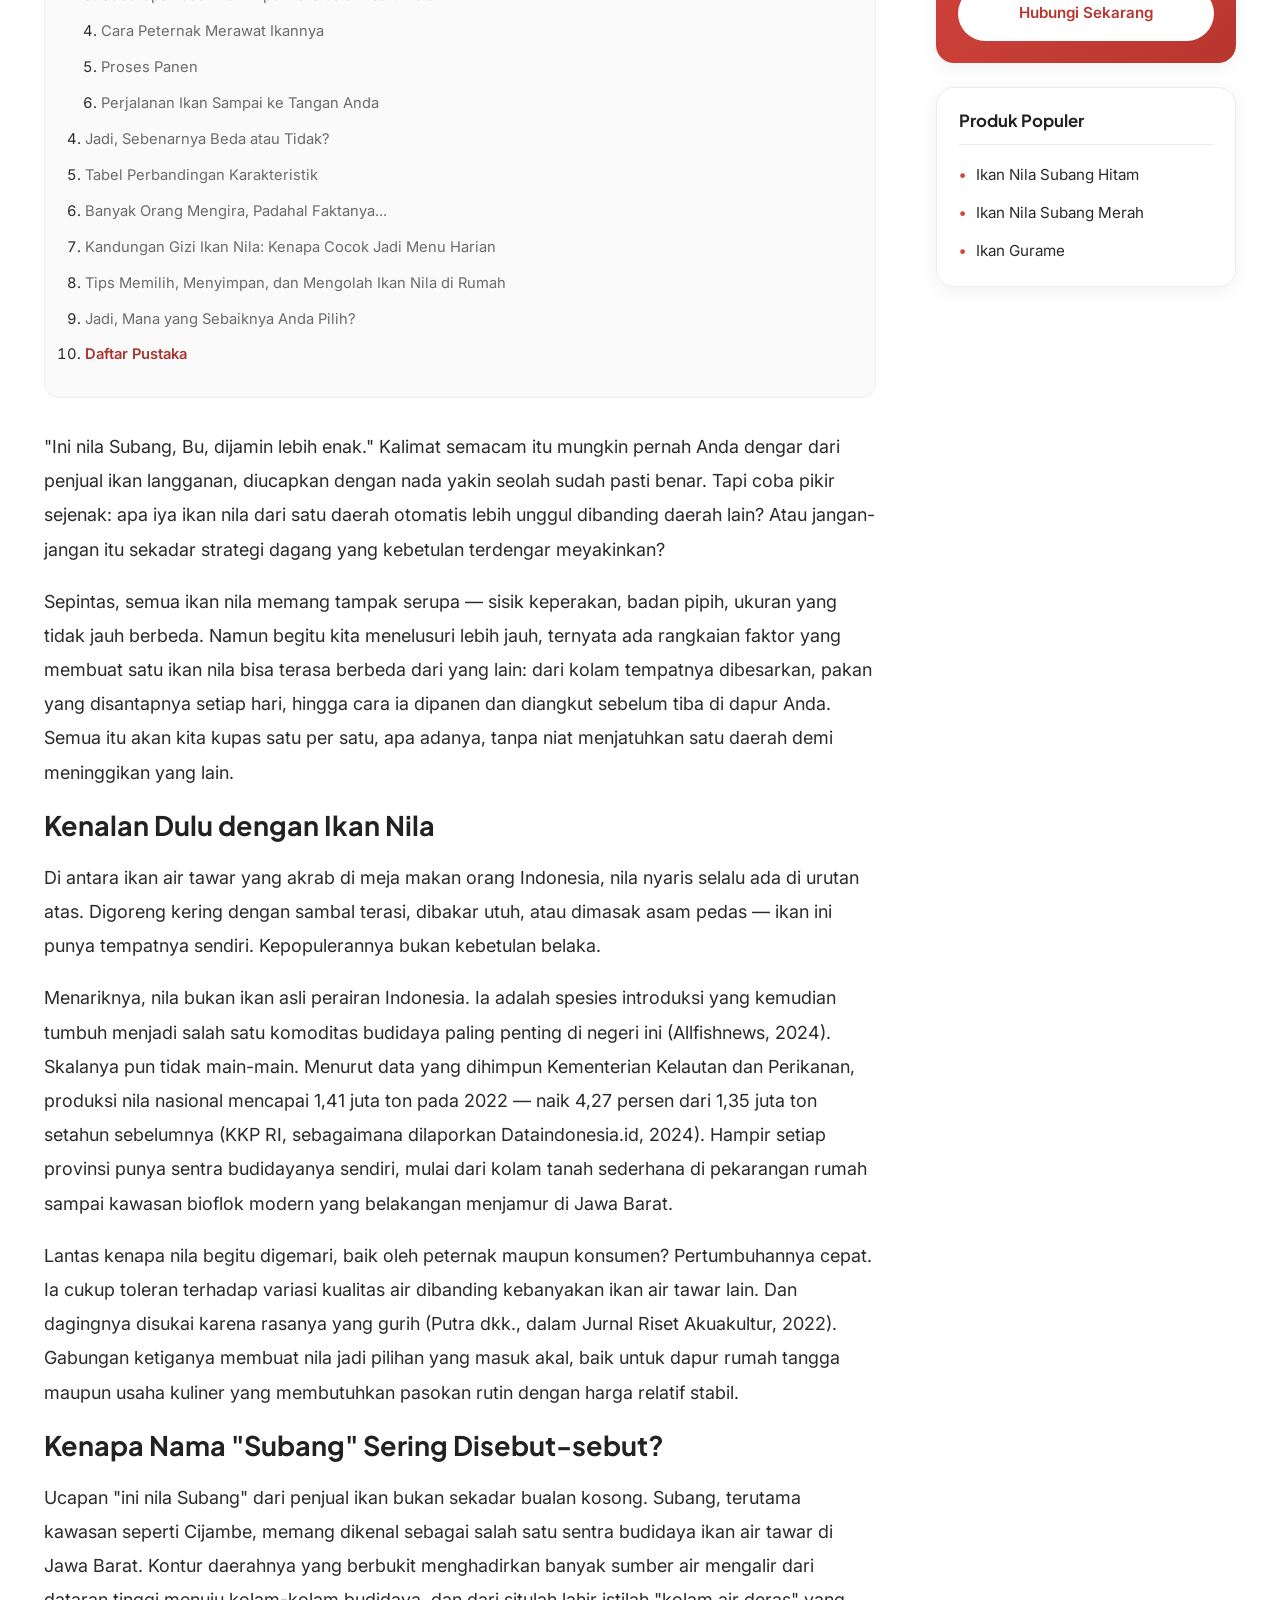
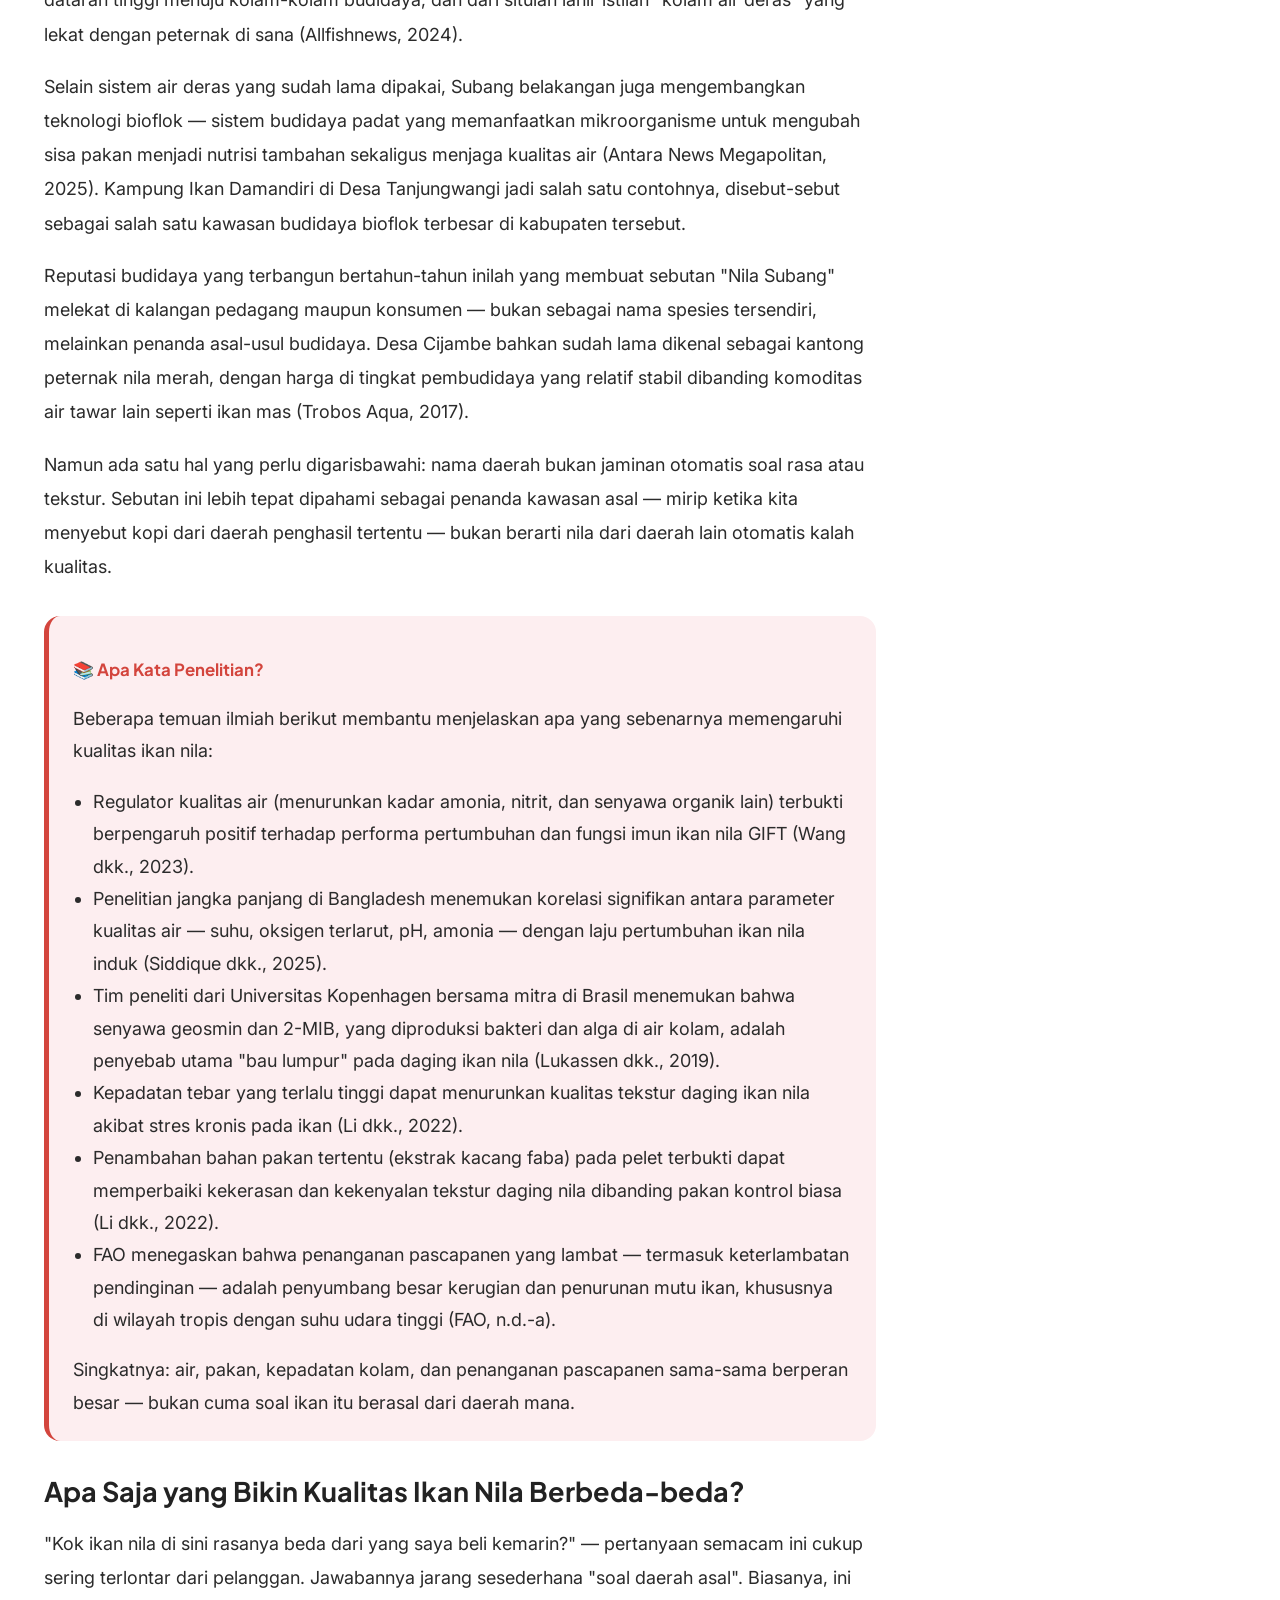
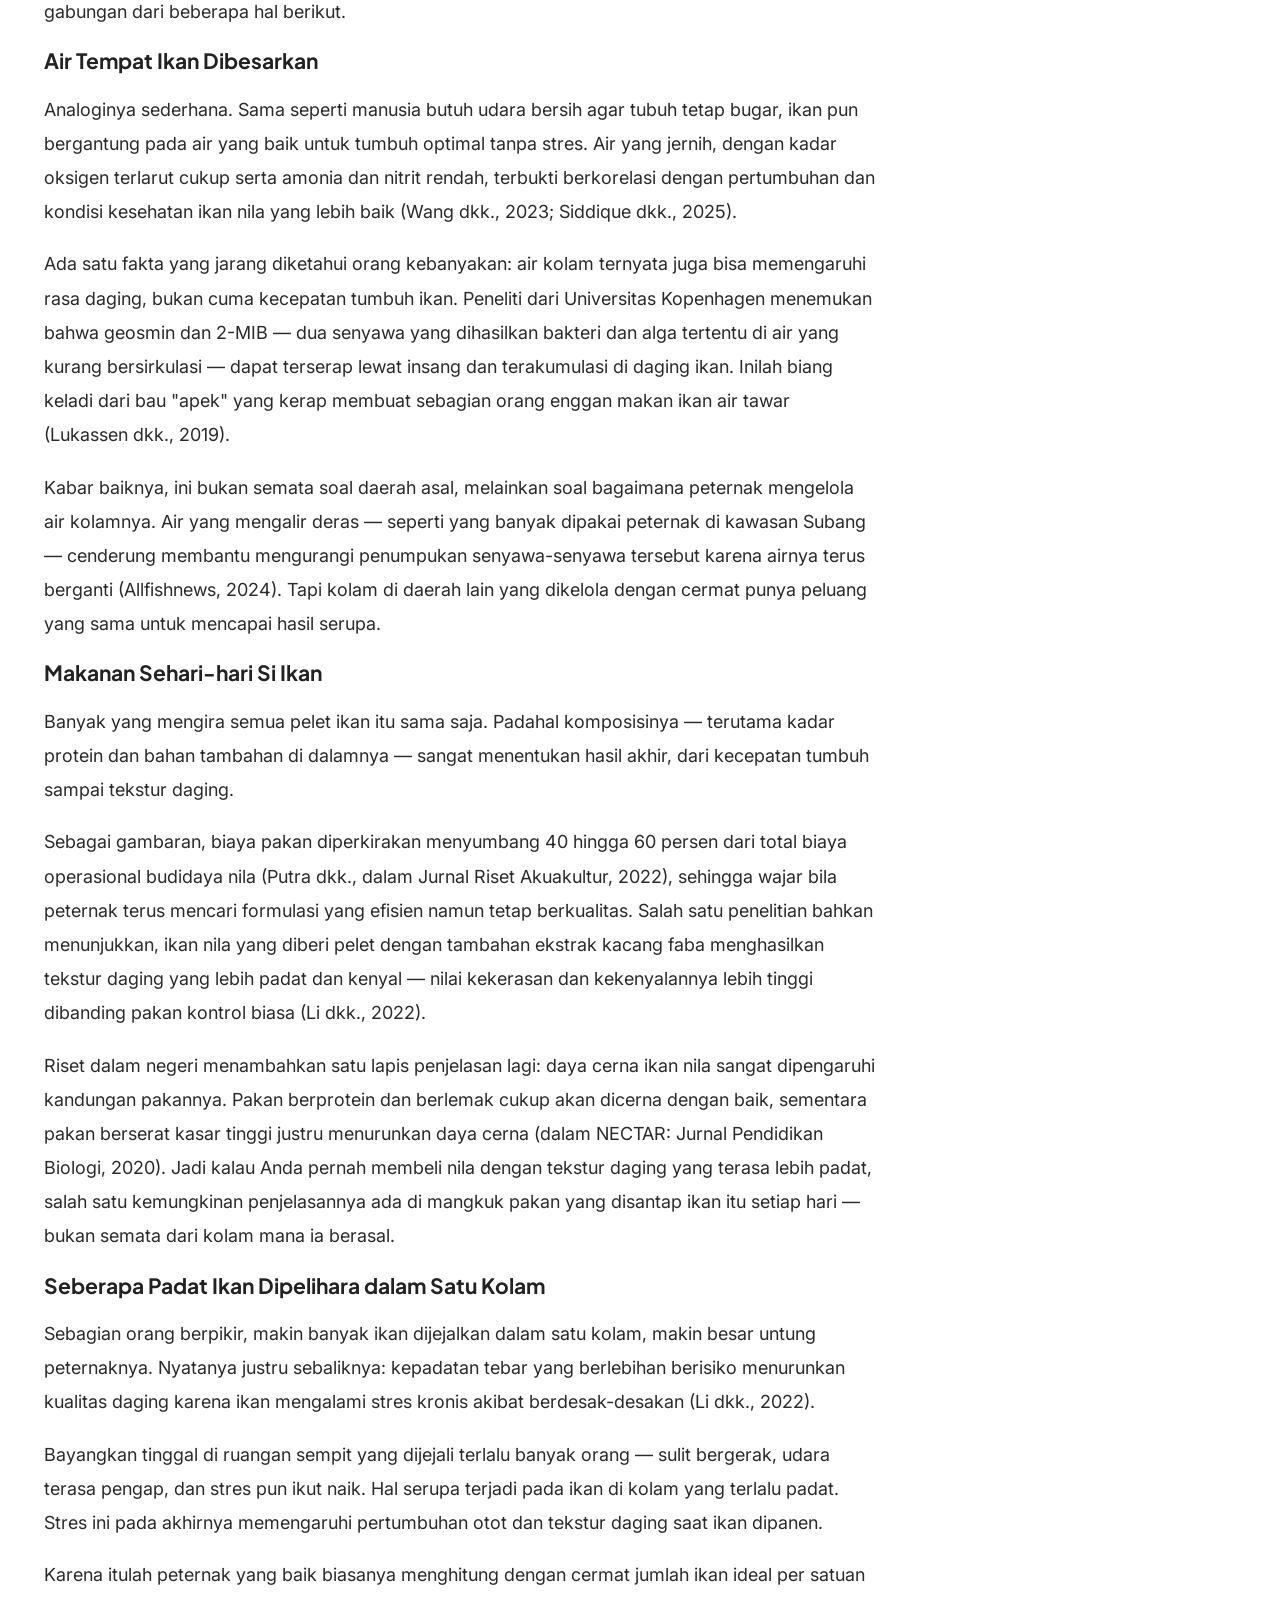
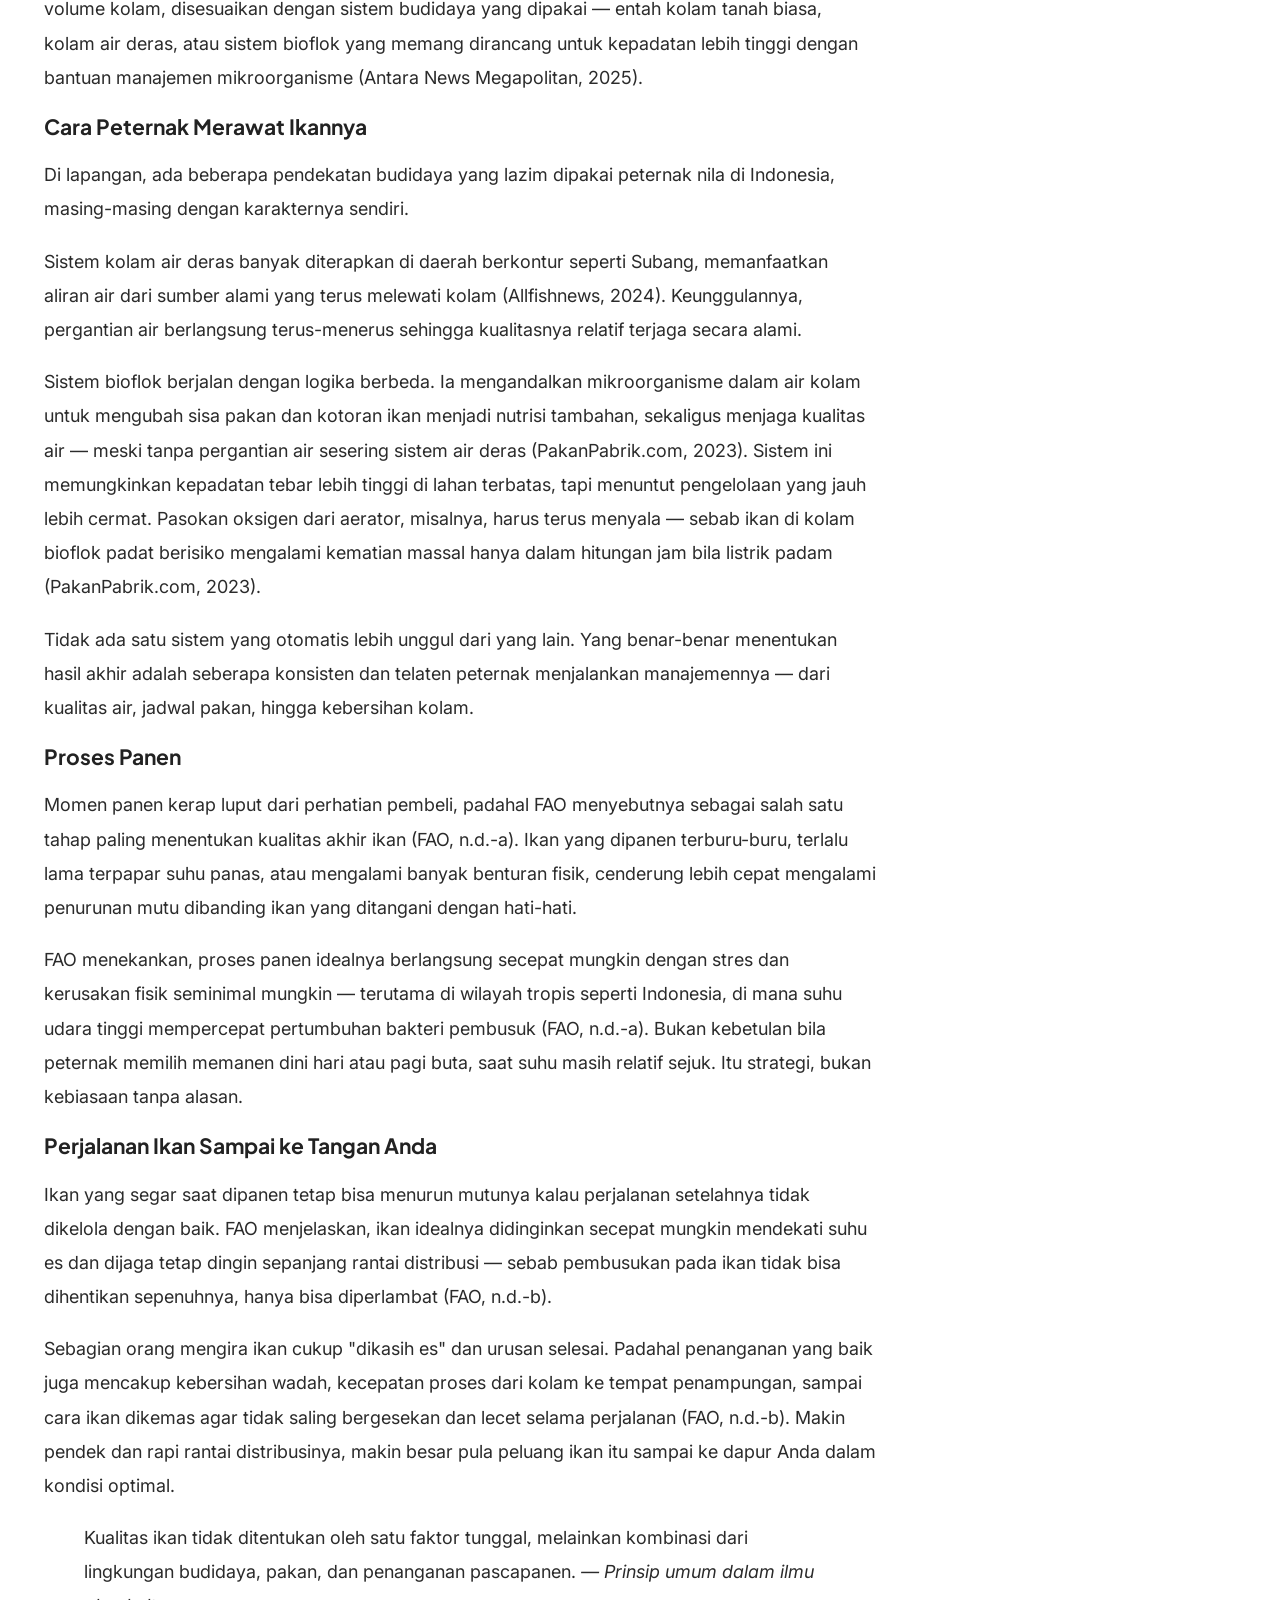
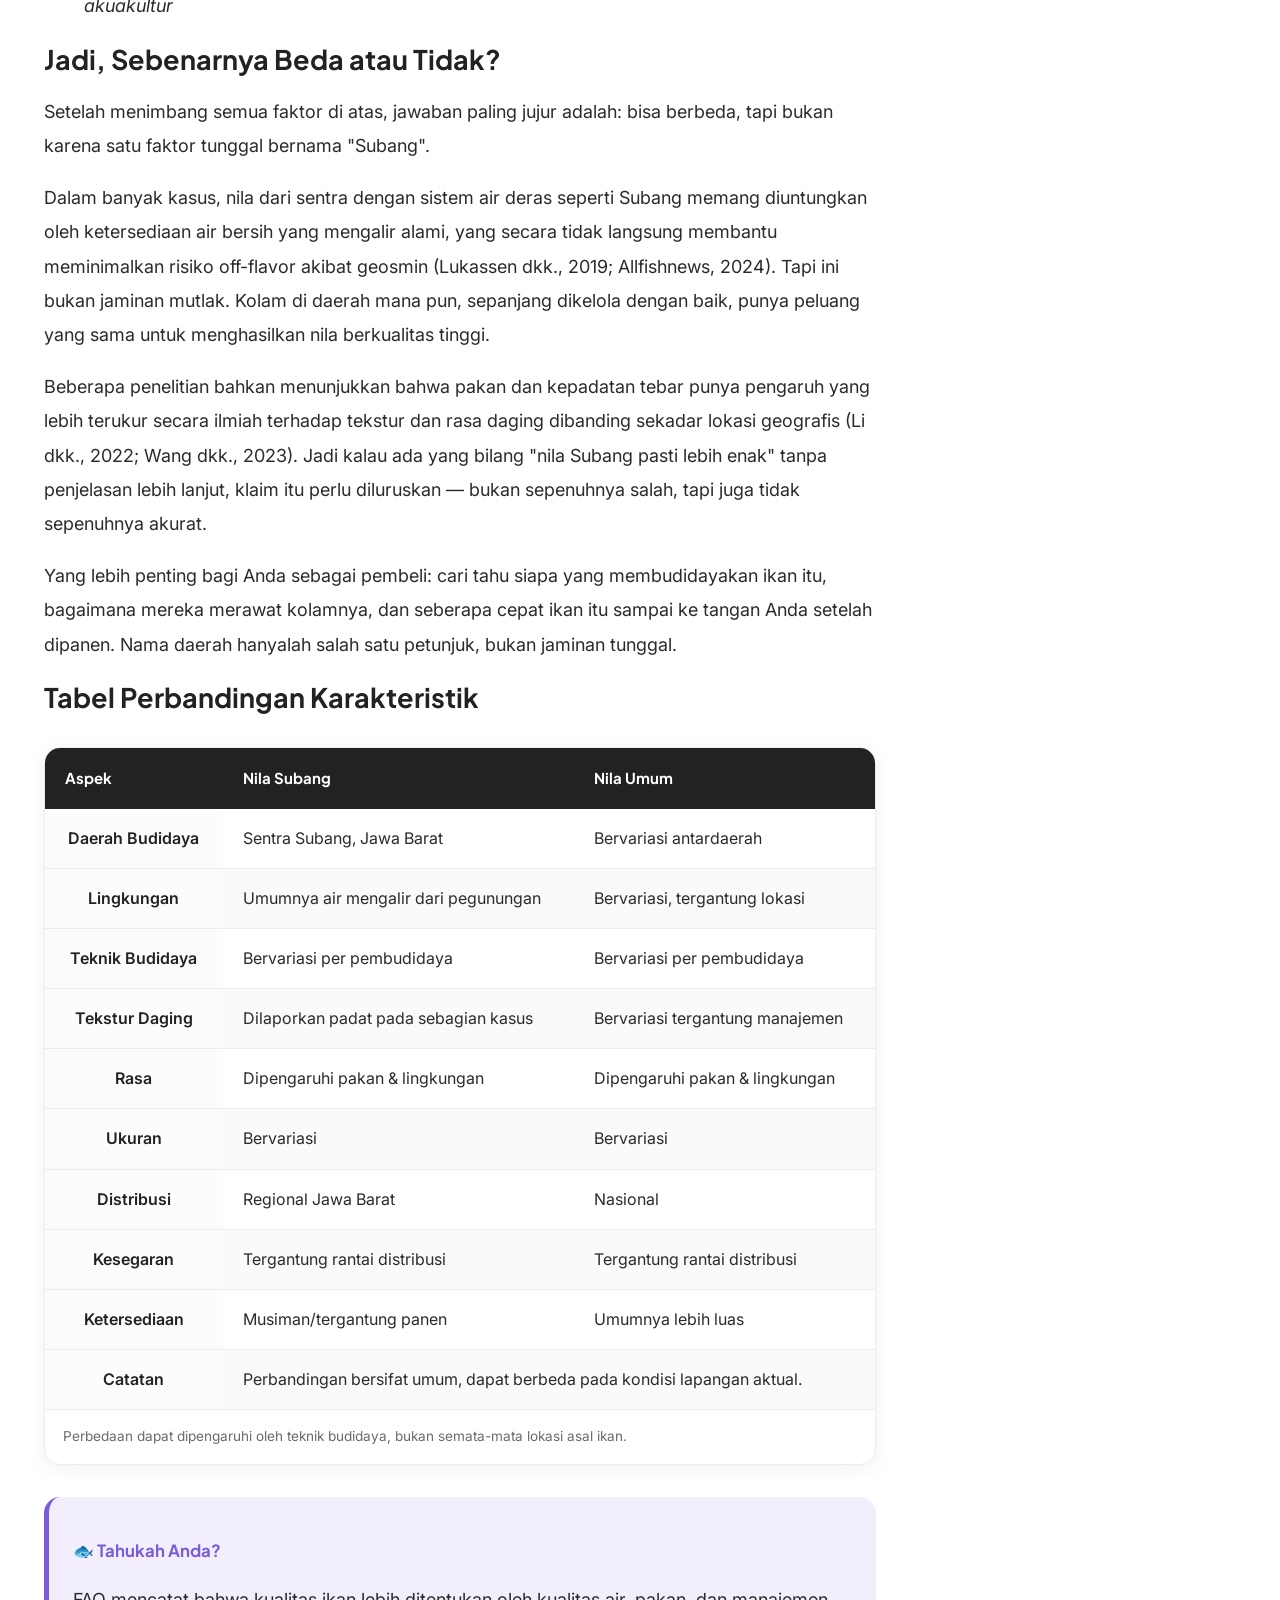
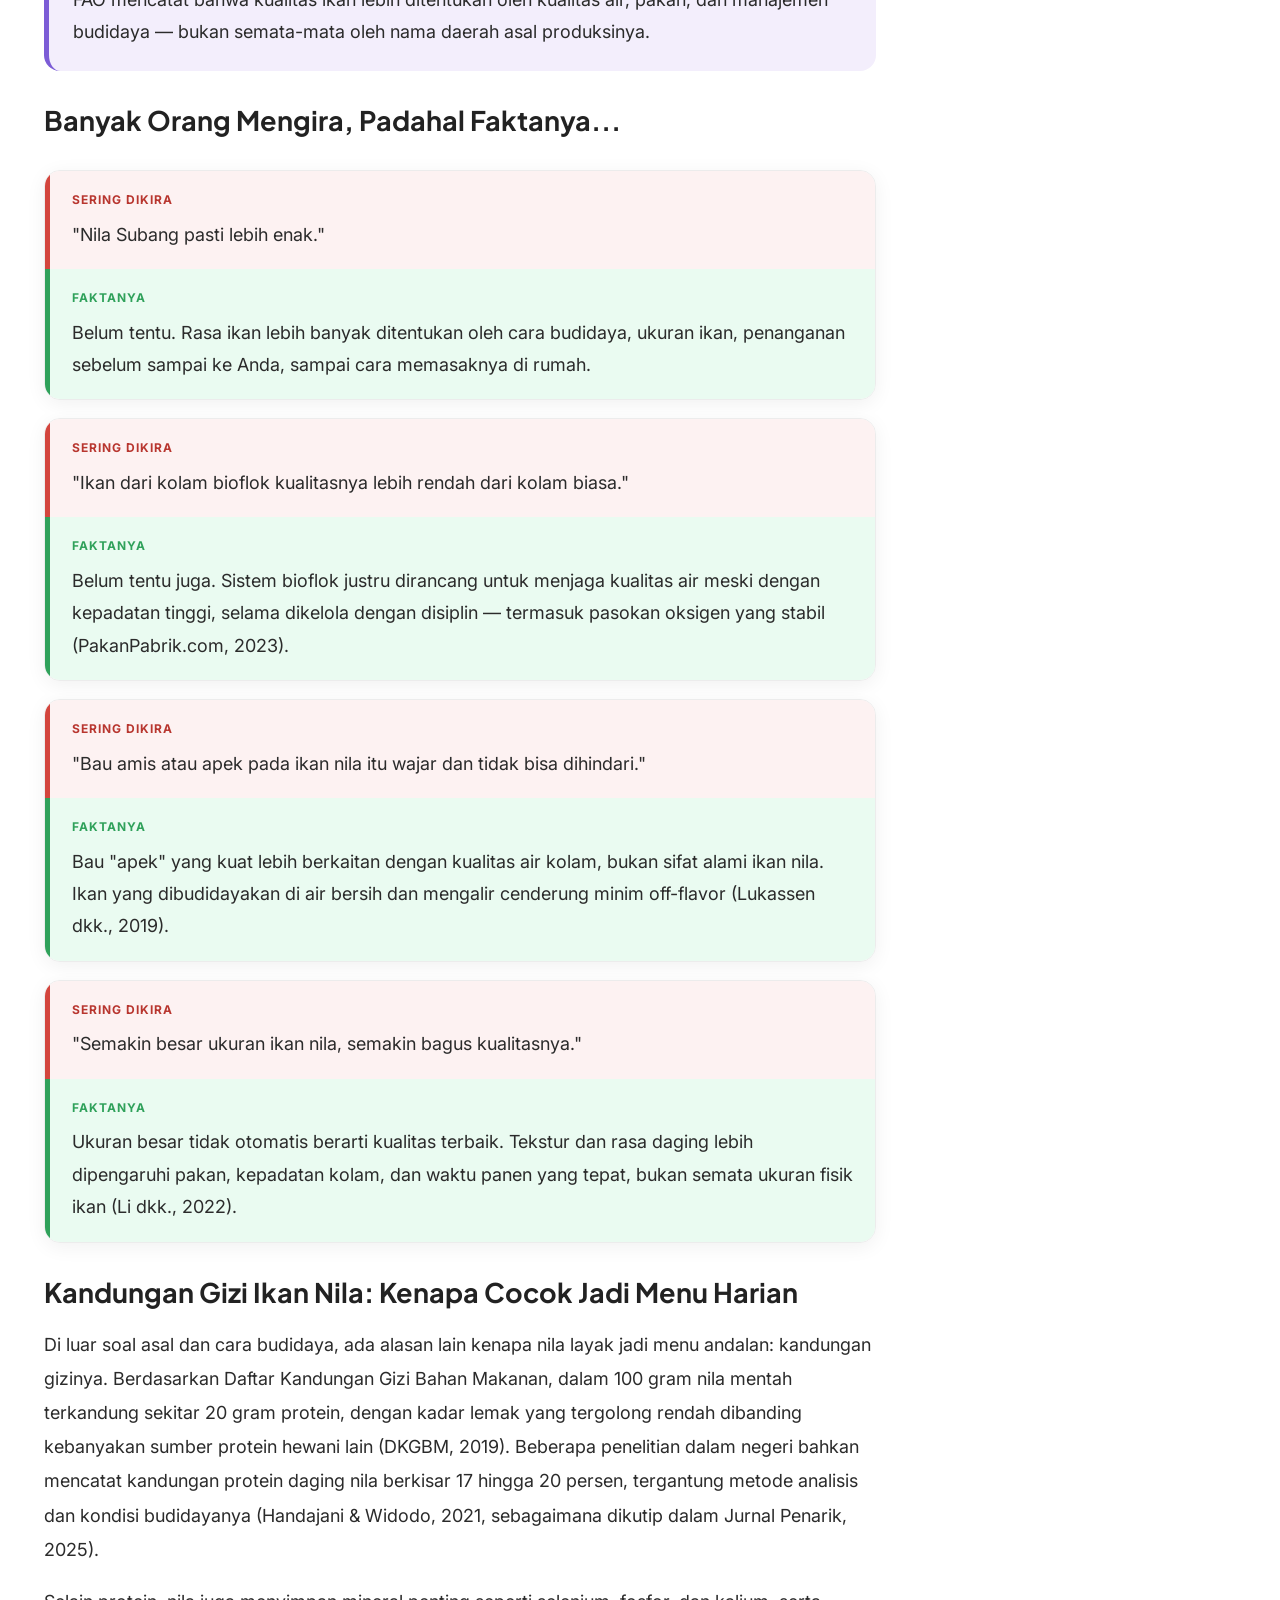
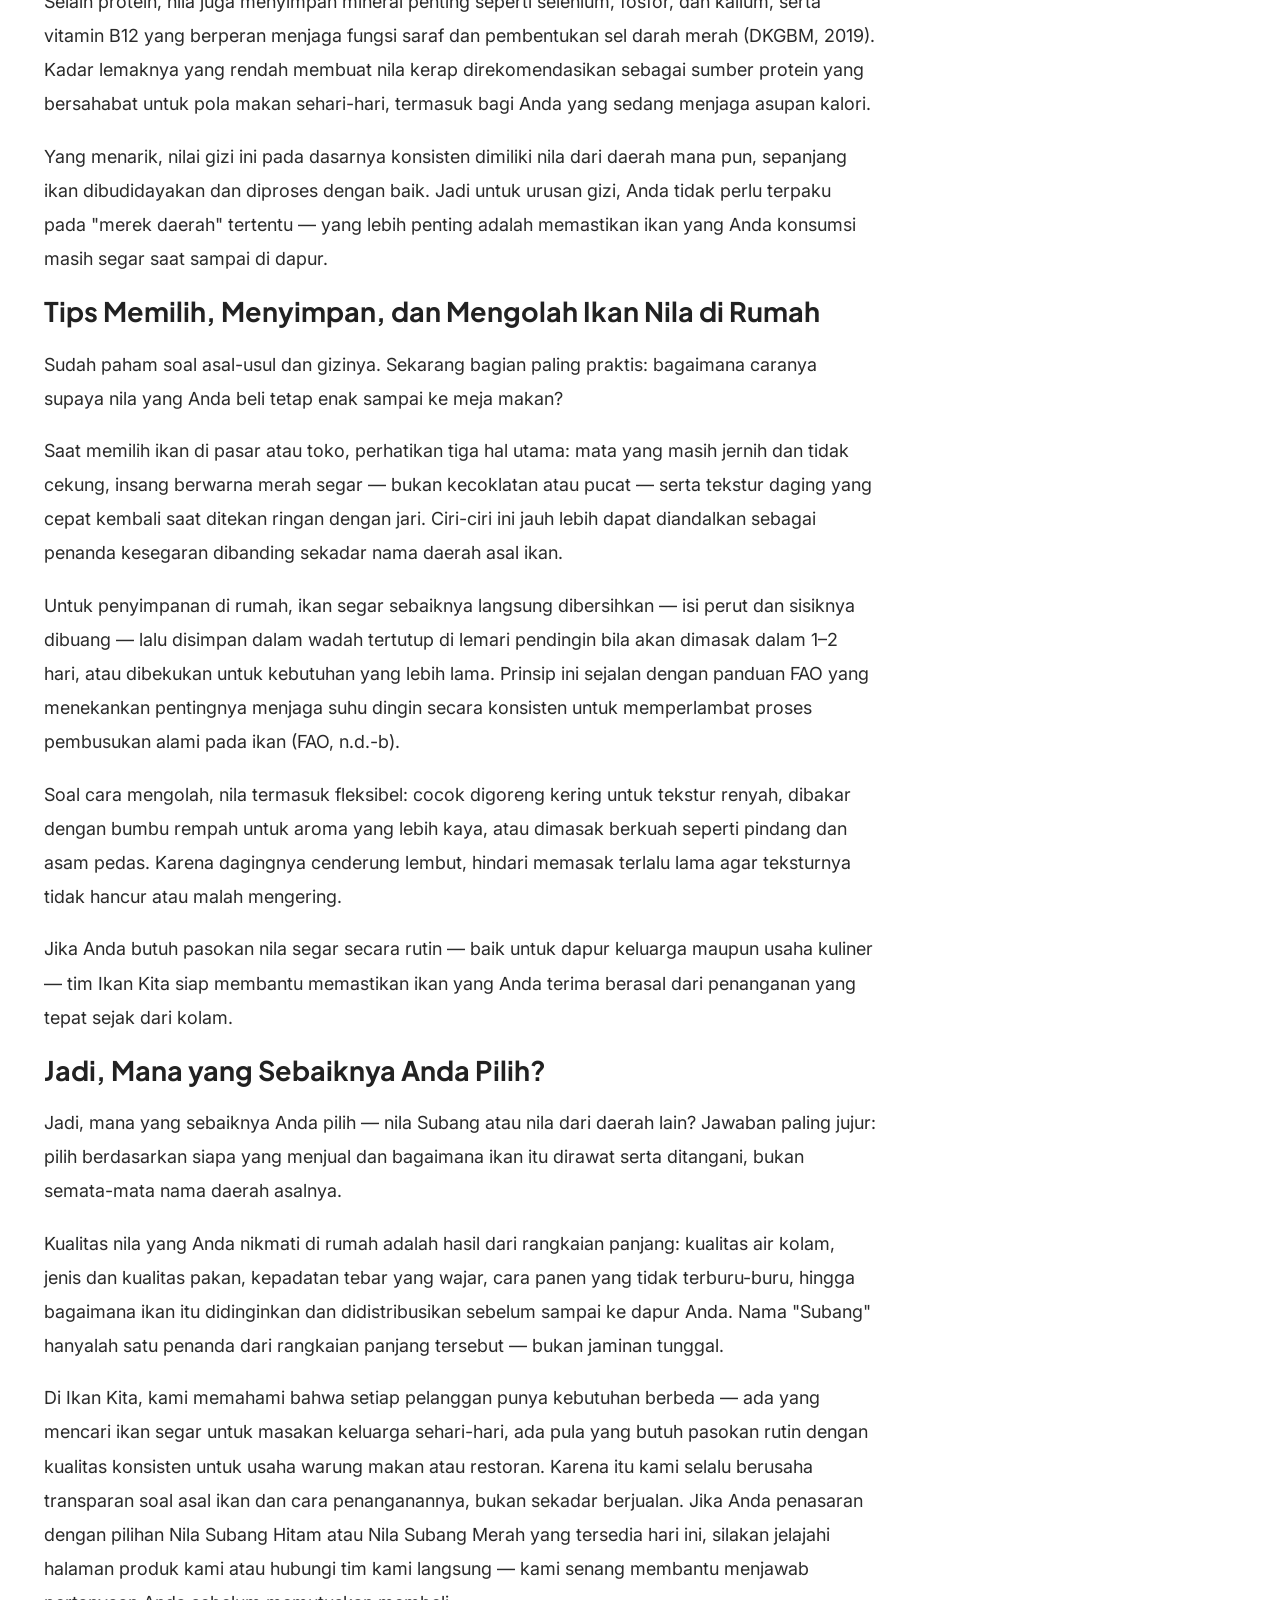
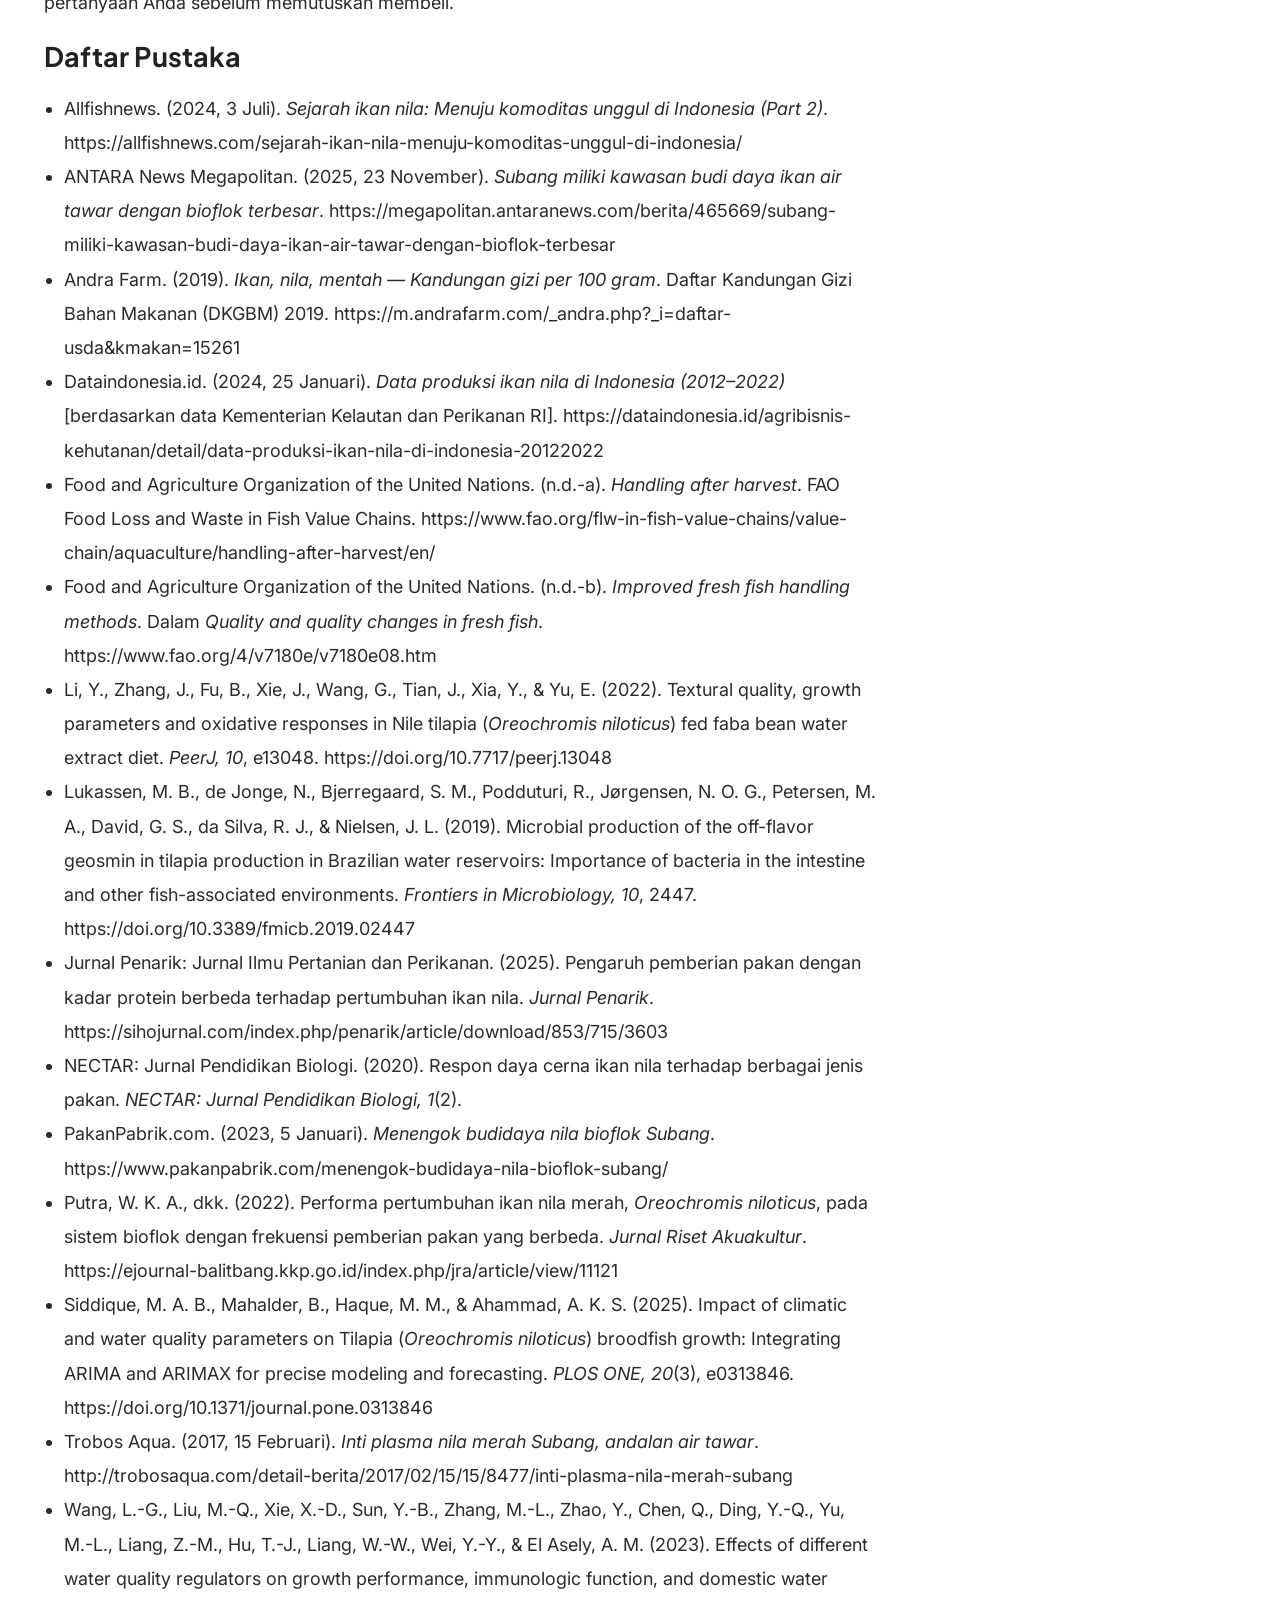
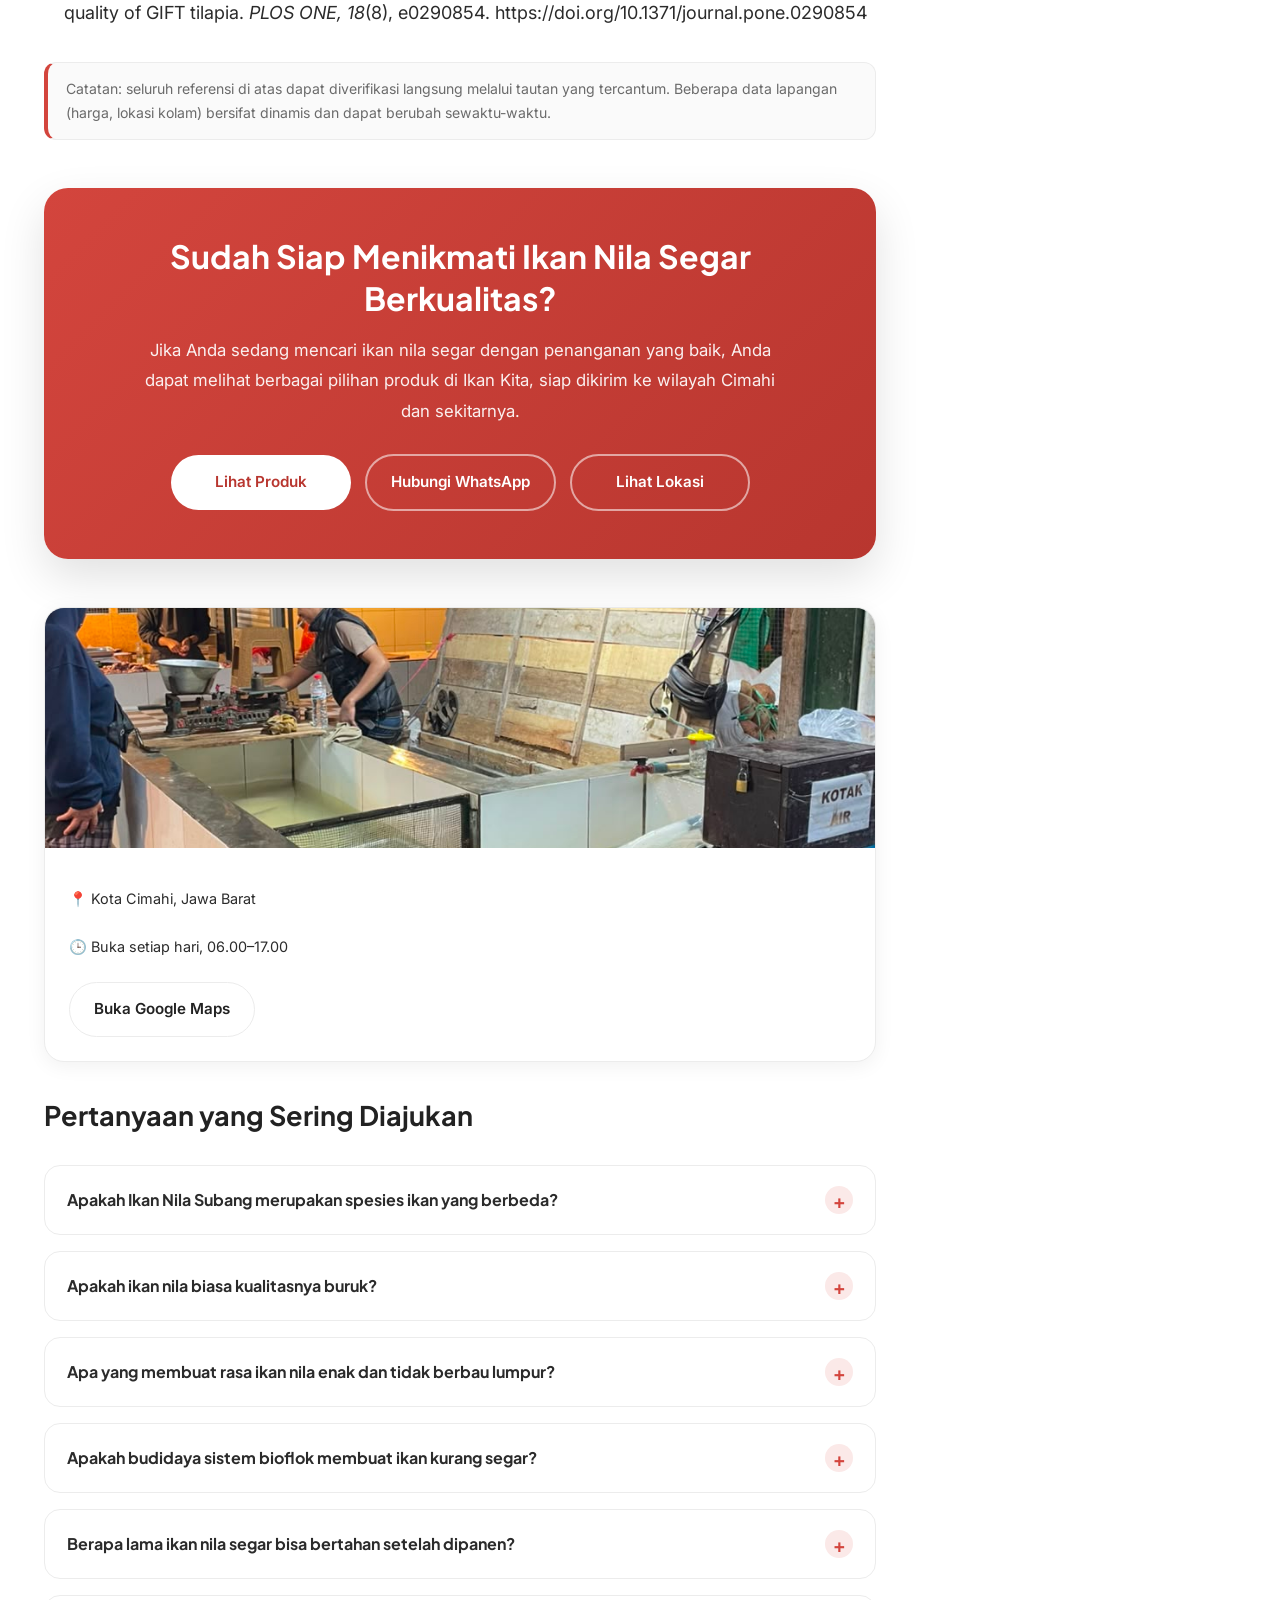
==== commit b7b823d7: "cobda di mobile" ====
--- a/artikel/Artikel Nila Subang.html
+++ b/artikel/Artikel Nila Subang.html
@@ -69,7 +69,7 @@
       rel="stylesheet"
     />
 
-    <link rel="stylesheet" href="../css/Artikel.css" />
+    <link rel="stylesheet" href="../css/mobile-artikel.css" />
     <link
       rel="stylesheet"
       href="https://cdnjs.cloudflare.com/ajax/libs/font-awesome/6.5.1/css/all.min.css"
@@ -1382,145 +1382,147 @@
 
     <!-- ============================ FOOTER ============================ -->
     <footer class="site-footer">
-      <div class="container">
-        <div class="footer-grid">
-          <!-- Kolom 1: Brand -->
-          <div class="footer-col footer-col--brand">
-            <img
-              src="../image/ikan-kita.webp"
-              alt="Logo Ikan Kita"
-              class="footer-logo"
-              width="140"
-              height="44"
-              loading="lazy"
-              decoding="async"
-            />
-            <p class="footer-desc">
-              Menyediakan ikan air tawar segar pilihan untuk kebutuhan rumah
-              tangga, usaha kuliner, hingga pembelian grosir di Kota Cimahi dan
-              sekitarnya.
-            </p>
-            <ul class="footer-social">
-              <li>
-                <a
-                  href="https://instagram.com/ikankita1"
-                  aria-label="Instagram Ikan Kita"
-                  target="_blank"
-                  rel="noopener"
-                  ><i class="fa-brands fa-instagram" aria-hidden="true"></i
-                ></a>
-              </li>
-              <li>
-                <a
-                  href="https://facebook.com/ikankita"
-                  aria-label="Facebook Ikan Kita"
-                  target="_blank"
-                  rel="noopener"
-                  ><i class="fa-brands fa-facebook-f" aria-hidden="true"></i
-                ></a>
-              </li>
-              <li>
-                <a
-                  href="https://www.tiktok.com/@Ikankita1"
-                  aria-label="TikTok Ikan Kita"
-                  target="_blank"
-                  rel="noopener"
-                  ><i class="fa-brands fa-tiktok" aria-hidden="true"></i
-                ></a>
-              </li>
-              <li>
-                <a
-                  href="https://wa.me/6283163581373?text=Halo%20Admin%20Ikan%20Kita.%0A%0ASaya%20baru%20saja%20membaca%20artikel%20di%20website%20Ikan%20Kita%20dan%20ingin%20bertanya%20lebih%20lanjut.%0A%0ATerima%20kasih."
-                  aria-label="WhatsApp Ikan Kita"
-                  class="footer-social__whatsapp"
-                  target="_blank"
-                  rel="noopener"
-                  ><i class="fa-brands fa-whatsapp" aria-hidden="true"></i
-                ></a>
-              </li>
-            </ul>
-          </div>
-
-          <!-- Kolom 2: Menu -->
-          <div class="footer-col">
-            <h4>Menu</h4>
-            <ul>
-              <li><a href="/">Beranda</a></li>
-              <li><a href="../index.html#beranda">Beranda</a></li>
-              <li><a href="../index.html#produk">Produk</a></li>
-              <li><a href="../index.html#tentang">Tentang Kami</a></li>
-              <li><a href="../index.html#kontak">Kontak</a></li>
-            </ul>
-          </div>
-
-          <!-- Kolom 3: Produk -->
-          <div class="footer-col">
-            <h4>Produk</h4>
-            <ul>
-              <li>
-                <a href="../pages/ikan-nila-subang-hitam.html"
-                  >Ikan Nila Subang Hitam</a
-                >
-              </li>
-              <li>
-                <a href="../pages/Produk-ikan-nila-subang-merah.html"
-                  >Ikan Nila Subang Merah</a
-                >
-              </li>
-              <li><a href="../pages/ikan-gurame.html">Gurame</a></li>
-              <li><a href="../pages/Ikan-lele.html">Lele</a></li>
-              <li><a href="../pages/ikan-bawal.html">Bawal Air Tawar</a></li>
-            </ul>
-          </div>
-
-          <!-- Kolom 4: Kontak -->
-          <div class="footer-col">
-            <h4>Hubungi Kami</h4>
-            <ul class="footer-contact">
-              <li>
-                <i class="fa-solid fa-location-dot" aria-hidden="true"></i
-                ><span
-                  >Pasar Antri Lapak Baru Blok B+ 182, Jl. Sisingamangaraja
-                  No.8, Setiamanah, Kec. Cimahi Tengah, Kota Cimahi, Jawa Barat
-                  40525</span
-                >
-              </li>
-              <li>
-                <i class="fa-regular fa-clock" aria-hidden="true"></i
-                ><span>Senin – Minggu, 03.00 – 09.00 WIB</span>
-              </li>
-              <li>
-                <i class="fa-solid fa-phone" aria-hidden="true"></i
-                ><span>WhatsApp: 0831 6358 1373</span>
-              </li>
-            </ul>
-            <a
-              href="https://maps.app.goo.gl/YoauRt83vsU75FsJ7"
-              class="footer-maps-btn"
-              target="_blank"
-              rel="noopener"
-            >
-              <i class="fa-solid fa-map-location-dot" aria-hidden="true"></i>
-              Lihat di Google Maps
-            </a>
-          </div>
-        </div>
-
-        <div class="site-footer__bottom">
-          <p>
-            &copy; <span id="footer-year"></span> Ikan Kita. Seluruh hak cipta
-            dilindungi.
-          </p>
-          <nav class="footer-legal" aria-label="Tautan legal">
-            <a href="/privacy-policy.html">Privacy Policy</a>
-            <span class="footer-legal__sep" aria-hidden="true">•</span>
-            <a href="/disclaimer.html">Disclaimer</a>
-            <span class="footer-legal__sep" aria-hidden="true">•</span>
-            <a href="/sitemap.html">Sitemap</a>
-          </nav>
-        </div>
-      </div>
-    </footer>
+
+<div class="container">
+
+<div class="footer-grid">
+
+<div class="footer-brand">
+
+<img src="../image/ikan-kita.webp"
+alt="Ikan Kita"
+class="footer-logo">
+
+<p>
+
+Ikan Kita merupakan supplier ikan nila segar
+langsung dari petani budidaya Subang dan Cimahi.
+Melayani restoran, rumah makan, katering,
+hingga kebutuhan grosir.
+
+</p>
+
+<div class="footer-social">
+
+<a href="#"><i class="fab fa-facebook-f"></i></a>
+
+<a href="#"><i class="fab fa-instagram"></i></a>
+
+<a href="#"><i class="fab fa-tiktok"></i></a>
+
+<a href="#"><i class="fab fa-youtube"></i></a>
+
+</div>
+
+</div>
+
+<div>
+
+<h3>Perusahaan</h3>
+
+<ul>
+
+<li><a href="/">Beranda</a></li>
+
+<li><a href="/#tentang">Tentang Kami</a></li>
+
+<li><a href="/#produk">Produk</a></li>
+
+<li><a href="/#informasi">Artikel</a></li>
+
+</ul>
+
+</div>
+
+<div>
+
+<h3>Layanan</h3>
+
+<ul>
+
+<li><a href="#">Supplier Ikan Nila</a></li>
+
+<li><a href="#">Ikan Segar</a></li>
+
+<li><a href="#">Distribusi</a></li>
+
+<li><a href="#">Kemitraan</a></li>
+
+</ul>
+
+</div>
+
+<div>
+
+<h3>Kontak</h3>
+
+<ul class="footer-contact">
+
+<li>
+
+<i class="fas fa-location-dot"></i>
+
+Cimahi & Subang
+
+</li>
+
+<li>
+
+<i class="fas fa-phone"></i>
+
++62 xxxx xxxx
+
+</li>
+
+<li>
+
+<i class="fas fa-envelope"></i>
+
+info@ikankita.id
+
+</li>
+
+</ul>
+
+<a
+
+class="footer-button"
+
+href="https://wa.me/62xxxxxxxx"
+
+>
+
+Hubungi WhatsApp
+
+</a>
+
+</div>
+
+</div>
+
+<div class="footer-bottom">
+
+<p>
+
+© 2026 Ikan Kita. Seluruh Hak Cipta Dilindungi.
+
+</p>
+
+<div>
+
+<a href="#">Privacy Policy</a>
+
+<span>|</span>
+
+<a href="#">Terms</a>
+
+</div>
+
+</div>
+
+</div>
+
+</footer>
 
     <!-- LIGHTBOX -->
     <div class="lightbox" id="lightbox" aria-hidden="true">
--- a/css/mobile-artikel.css
+++ b/css/mobile-artikel.css
@@ -0,0 +1,2622 @@
+/* =========================================================
+   IKAN KITA — STYLE.CSS (REVISI V2)
+   PART 1 — DESIGN TOKENS + RESET + UTILITIES
+========================================================= */
+
+/* ===============================
+   1. DESIGN TOKENS
+================================== */
+
+:root{
+
+    /* Brand */
+    --color-primary:#d3453d;
+    --color-primary-dark:#b8362f;
+    --color-primary-text:#a8362f;
+    --color-primary-soft:#fbe9e8;
+
+    /* Neutral */
+    --color-secondary:#222222;
+    --color-text:#2b2b2b;
+    --color-text-muted:#6b6b6b;
+
+    --color-bg:#ffffff;
+    --color-bg-section:#fafafa;
+
+    --color-border:#ececec;
+
+    /* Info Boxes */
+
+    --color-info-bg:#eaf3fb;
+    --color-info-border:#3b82c4;
+
+    --color-tips-bg:#eafbf1;
+    --color-tips-border:#2fa15a;
+
+    --color-warning-bg:#fff7e6;
+    --color-warning-border:#d99a1f;
+
+    --color-fact-bg:#f3eefc;
+    --color-fact-border:#7c5cd6;
+
+    --color-research-bg:#fdeef0;
+    --color-research-border:#d3453d;
+
+    --color-note-bg:#f2f2f2;
+    --color-note-border:#8a8a8a;
+
+    /* WhatsApp */
+
+    --color-whatsapp:#25D366;
+    --color-whatsapp-dark:#1EBE5A;
+
+    /* Footer */
+
+    --color-footer-bg:#222222;
+    --color-footer-border:#333333;
+    --color-footer-text:#d9d9d9;
+    --color-footer-muted:#a8a8a8;
+    --color-footer-icon:#3d3d3d;
+    --color-footer-small:#8f8f8f;
+
+    /* Typography */
+
+    --font-display:"Plus Jakarta Sans","Poppins",sans-serif;
+    --font-body:"Inter","Poppins",sans-serif;
+
+    --font-size-body:18px;
+    --font-size-small:.9rem;
+
+    --line-height-body:1.9;
+    --line-height-heading:1.3;
+
+    /* Layout */
+
+    --page-max-width:1240px;
+    --content-max-width:800px;
+
+    --sidebar-width:300px;
+    --layout-gap:60px;
+
+    /* Radius */
+
+    --radius-sm:8px;
+    --radius-md:14px;
+    --radius-lg:20px;
+
+    /* Shadow */
+
+    --shadow-soft:0 4px 20px rgba(0,0,0,.06);
+    --shadow-hover:0 10px 30px rgba(0,0,0,.10);
+
+    /* Animation */
+
+    --transition-base:.25s ease;
+
+    /* Header */
+
+    --header-height:80px;
+
+    /* Safe Area */
+
+    --safe-bottom:env(safe-area-inset-bottom,0px);
+
+}
+
+
+/* ===============================
+   2. RESET
+================================== */
+
+*,
+*::before,
+*::after{
+
+    box-sizing:border-box;
+
+}
+
+html{
+
+    font-size:16px;
+
+    scroll-behavior:smooth;
+
+    scroll-padding-top:calc(var(--header-height) + 16px);
+
+    -webkit-text-size-adjust:100%;
+
+}
+
+body{
+
+    margin:0;
+
+    font-family:var(--font-body);
+
+    font-size:var(--font-size-body);
+
+    font-weight:400;
+
+    line-height:var(--line-height-body);
+
+    color:var(--color-text);
+
+    background:var(--color-bg);
+
+    text-rendering:optimizeLegibility;
+
+    -webkit-font-smoothing:antialiased;
+
+}
+
+img{
+
+    display:block;
+
+    max-width:100%;
+
+}
+
+picture{
+
+    display:block;
+
+}
+
+figure{
+
+    margin:0;
+
+}
+
+a{
+
+    color:inherit;
+
+    text-decoration:none;
+
+}
+
+ul,
+ol{
+
+    padding-left:1.25rem;
+
+}
+
+button,
+input,
+textarea,
+select{
+
+    font:inherit;
+
+}
+
+h1,
+h2,
+h3,
+h4{
+
+    margin:0 0 .75rem;
+
+    font-family:var(--font-display);
+
+    color:var(--color-secondary);
+
+    line-height:var(--line-height-heading);
+
+}
+
+a:focus-visible,
+button:focus-visible,
+summary:focus-visible{
+
+    outline:3px solid var(--color-primary);
+
+    outline-offset:2px;
+
+}
+
+@media(prefers-reduced-motion:reduce){
+
+*{
+
+animation-duration:.01ms !important;
+
+transition-duration:.01ms !important;
+
+scroll-behavior:auto !important;
+
+}
+
+}
+
+
+/* ===============================
+   3. UTILITIES
+================================== */
+
+.container{
+
+    width:100%;
+
+    max-width:var(--page-max-width);
+
+    margin-inline:auto;
+
+    padding-inline:24px;
+
+}
+
+.visually-hidden{
+
+    position:absolute;
+
+    width:1px;
+
+    height:1px;
+
+    overflow:hidden;
+
+    clip:rect(0 0 0 0);
+
+    white-space:nowrap;
+
+}
+
+.btn{
+
+    display:inline-flex;
+
+    align-items:center;
+
+    justify-content:center;
+
+    gap:8px;
+
+    min-height:44px;
+
+    padding:12px 24px;
+
+    border:1px solid transparent;
+
+    border-radius:999px;
+
+    cursor:pointer;
+
+    font-size:.95rem;
+
+    font-weight:600;
+
+    transition:
+
+    background var(--transition-base),
+
+    transform var(--transition-base),
+
+    box-shadow var(--transition-base);
+
+}
+
+.btn-primary{
+
+    background:var(--color-primary);
+
+    color:#fff;
+
+}
+
+.btn-primary:hover{
+
+    background:var(--color-primary-dark);
+
+    transform:translateY(-2px);
+
+    box-shadow:var(--shadow-hover);
+
+}
+
+.btn-outline{
+
+    background:transparent;
+
+    color:var(--color-secondary);
+
+    border-color:var(--color-border);
+
+}
+
+.btn-outline:hover{
+
+    border-color:var(--color-secondary);
+
+    transform:translateY(-2px);
+
+}
+
+/* =====================================================
+   4. READING PROGRESS
+===================================================== */
+
+#reading-progress{
+
+    position:fixed;
+
+    top:0;
+    left:0;
+
+    width:0%;
+
+    height:4px;
+
+    background:var(--color-primary);
+
+    z-index:1000;
+
+    transition:width .1s linear;
+
+}
+
+
+/* =====================================================
+   5. HEADER
+===================================================== */
+
+.site-header{
+
+    position:sticky;
+
+    top:0;
+
+    width:100%;
+
+    z-index:900;
+
+    background:rgba(255,255,255,.92);
+
+    border-bottom:1px solid var(--color-border);
+
+    backdrop-filter:blur(8px);
+
+    -webkit-backdrop-filter:blur(8px);
+
+    transform:translateZ(0);
+
+}
+
+.navbar{
+
+    position:relative;
+
+    display:flex;
+
+    align-items:center;
+
+    justify-content:space-between;
+
+    min-height:var(--header-height);
+
+    padding-block:16px;
+
+}
+
+
+/* =====================================================
+   LOGO
+===================================================== */
+
+.navbar__logo{
+
+    display:inline-flex;
+
+    align-items:center;
+
+    line-height:0;
+
+    flex-shrink:0;
+
+}
+
+.navbar__logo-img{
+
+    display:block;
+
+    width:auto;
+
+    height:48px;
+
+    object-fit:contain;
+
+    max-width:100%;
+
+}
+
+
+/* =====================================================
+   MENU DESKTOP
+===================================================== */
+
+.navbar__menu{
+
+    display:flex;
+
+    align-items:center;
+
+    gap:28px;
+
+    margin:0;
+
+    padding:0;
+
+    list-style:none;
+
+}
+
+.navbar__menu li{
+
+    margin:0;
+
+}
+
+.navbar__menu a{
+
+    display:block;
+
+    padding:6px 0;
+
+    font-size:.95rem;
+
+    font-weight:500;
+
+    color:var(--color-text-muted);
+
+    transition:color var(--transition-base);
+
+}
+
+.navbar__menu a:hover,
+
+.navbar__menu a[aria-current="page"]{
+
+    color:var(--color-primary-text);
+
+}
+
+
+/* =====================================================
+   TOGGLE
+===================================================== */
+
+.navbar__toggle{
+
+    display:none;
+
+    align-items:center;
+
+    justify-content:center;
+
+    width:44px;
+
+    height:44px;
+
+    padding:0;
+
+    border:none;
+
+    background:none;
+
+    cursor:pointer;
+
+    color:var(--color-secondary);
+
+    font-size:1.5rem;
+
+    line-height:1;
+
+}
+
+
+/* =====================================================
+   BREADCRUMB
+===================================================== */
+
+.breadcrumb{
+
+    margin-top:20px;
+
+    overflow-x:auto;
+
+    -webkit-overflow-scrolling:touch;
+
+    font-size:.85rem;
+
+    color:var(--color-text-muted);
+
+}
+
+.breadcrumb ol{
+
+    display:flex;
+
+    flex-wrap:wrap;
+
+    gap:6px;
+
+    margin:0;
+
+    padding:0;
+
+    list-style:none;
+
+}
+
+.breadcrumb li{
+
+    display:flex;
+
+    align-items:center;
+
+}
+
+.breadcrumb li:not(:last-child)::after{
+
+    content:"/";
+
+    margin-left:6px;
+
+    color:var(--color-border);
+
+}
+
+.breadcrumb a{
+
+    transition:color var(--transition-base);
+
+}
+
+.breadcrumb a:hover{
+
+    color:var(--color-primary-text);
+
+}
+
+.breadcrumb [aria-current="page"]{
+
+    font-weight:600;
+
+    color:var(--color-secondary);
+
+}
+
+
+/* =====================================================
+   MOBILE
+===================================================== */
+
+@media(max-width:768px){
+
+.navbar{
+
+padding-block:12px;
+
+}
+
+.navbar__logo-img{
+
+height:40px;
+
+}
+
+.navbar__toggle{
+
+display:flex;
+
+}
+
+.navbar__menu{
+
+display:none;
+
+position:absolute;
+
+top:100%;
+
+left:0;
+
+right:0;
+
+flex-direction:column;
+
+align-items:stretch;
+
+gap:0;
+
+background:#fff;
+
+border-bottom:1px solid var(--color-border);
+
+box-shadow:var(--shadow-soft);
+
+padding:8px 24px 16px;
+
+}
+
+.navbar__menu.is-open{
+
+display:flex;
+
+}
+
+.navbar__menu li{
+
+border-top:1px solid var(--color-border);
+
+}
+
+.navbar__menu li:first-child{
+
+border-top:none;
+
+}
+
+.navbar__menu a{
+
+display:flex;
+
+align-items:center;
+
+padding:14px 4px;
+
+min-height:44px;
+
+font-size:1rem;
+
+}
+
+}
+
+@media(max-width:480px){
+
+.navbar__logo-img{
+
+height:38px;
+
+}
+
+}
+
+/* =========================================================
+   7. ARTICLE HERO
+========================================================= */
+
+.article-hero{
+
+    padding:32px 0 24px;
+
+}
+
+.article-hero__category{
+
+    display:inline-flex;
+
+    align-items:center;
+
+    padding:6px 14px;
+
+    margin-bottom:16px;
+
+    border-radius:999px;
+
+    background:var(--color-primary-soft);
+
+    color:var(--color-primary-text);
+
+    font-size:.78rem;
+
+    font-weight:700;
+
+    text-transform:uppercase;
+
+    letter-spacing:.04em;
+
+}
+
+.article-hero__title{
+
+    max-width:900px;
+
+    font-family:var(--font-display);
+
+    font-size:clamp(1.75rem,6vw,2.75rem);
+
+    font-weight:800;
+
+    line-height:1.2;
+
+    letter-spacing:-.02em;
+
+    color:var(--color-secondary);
+
+    margin-bottom:16px;
+
+}
+
+.article-hero__desc{
+
+    max-width:760px;
+
+    margin-bottom:20px;
+
+    font-size:clamp(1rem,2.5vw,1.1rem);
+
+    color:var(--color-text-muted);
+
+}
+
+.article-hero__meta{
+
+    display:flex;
+
+    flex-wrap:wrap;
+
+    align-items:center;
+
+    gap:18px;
+
+    padding-bottom:20px;
+
+    border-bottom:1px solid var(--color-border);
+
+    font-size:.9rem;
+
+    color:var(--color-text-muted);
+
+}
+
+.article-hero__meta .author{
+
+    display:flex;
+
+    align-items:center;
+
+    gap:8px;
+
+    font-weight:600;
+
+    color:var(--color-secondary);
+
+}
+
+.article-hero__meta img.avatar{
+
+    width:32px;
+
+    height:32px;
+
+    border-radius:50%;
+
+    object-fit:cover;
+
+}
+
+
+/* =========================================================
+   SHARE BUTTON
+========================================================= */
+
+.article-hero__share{
+
+    display:flex;
+
+    align-items:center;
+
+    gap:10px;
+
+    margin-top:18px;
+
+}
+
+.share-btn{
+
+    display:grid;
+
+    place-items:center;
+
+    width:40px;
+
+    height:40px;
+
+    border:1px solid var(--color-border);
+
+    border-radius:50%;
+
+    background:var(--color-bg-section);
+
+    color:var(--color-secondary);
+
+    cursor:pointer;
+
+    transition:
+        background var(--transition-base),
+        color var(--transition-base),
+        transform var(--transition-base);
+
+}
+
+.share-btn:hover{
+
+    background:var(--color-primary);
+
+    color:#fff;
+
+    transform:translateY(-2px);
+
+}
+
+.share-btn[data-share="whatsapp"]:hover{
+
+    background:var(--color-whatsapp);
+
+}
+
+.share-btn.is-copied[data-share="copy"]{
+
+    background:var(--color-whatsapp);
+
+    color:#fff;
+
+}
+
+
+/* =========================================================
+   FEATURED IMAGE
+========================================================= */
+
+.article-hero__image{
+
+    margin-top:28px;
+
+    overflow:hidden;
+
+    border-radius:var(--radius-lg);
+
+    box-shadow:var(--shadow-soft);
+
+}
+
+.article-hero__image img{
+
+    width:100%;
+
+    aspect-ratio:16/9;
+
+    object-fit:cover;
+
+}
+
+.article-hero__image figcaption{
+
+    padding-top:10px;
+
+    text-align:center;
+
+    font-size:.82rem;
+
+    color:var(--color-text-muted);
+
+}
+
+
+/* =========================================================
+   ARTICLE LAYOUT
+========================================================= */
+
+.article-layout{
+
+    display:grid;
+
+    grid-template-columns:minmax(0,1fr) var(--sidebar-width);
+
+    gap:var(--layout-gap);
+
+    align-items:start;
+
+    padding:40px 0 80px;
+
+}
+
+
+/* =========================================================
+   TABLE OF CONTENTS
+========================================================= */
+
+.toc{
+
+    margin-bottom:32px;
+
+    padding:20px 22px;
+
+    border:1px solid var(--color-border);
+
+    border-radius:var(--radius-md);
+
+    background:var(--color-bg-section);
+
+}
+
+.toc summary{
+
+    display:flex;
+
+    align-items:center;
+
+    justify-content:space-between;
+
+    cursor:pointer;
+
+    list-style:none;
+
+    font-family:var(--font-display);
+
+    font-weight:700;
+
+}
+
+.toc summary::-webkit-details-marker{
+
+    display:none;
+
+}
+
+.toc ol{
+
+    margin:14px 0 0;
+
+    padding-left:1.1rem;
+
+}
+
+.toc li{
+
+    margin-bottom:8px;
+
+    font-size:.92rem;
+
+}
+
+.toc a{
+
+    color:var(--color-text-muted);
+
+    transition:color var(--transition-base);
+
+}
+
+.toc a:hover,
+
+.toc a.active{
+
+    color:var(--color-primary-text);
+
+    font-weight:600;
+
+}
+
+.toc .toc-sub{
+
+    margin-top:6px;
+
+    padding-left:1rem;
+
+}
+
+
+/* =========================================================
+   RESPONSIVE
+========================================================= */
+
+@media(max-width:1024px){
+
+.article-layout{
+
+grid-template-columns:1fr;
+
+gap:32px;
+
+}
+
+}
+
+@media(max-width:768px){
+
+.article-hero{
+
+padding:28px 0 20px;
+
+}
+
+.article-hero__title{
+
+font-size:clamp(1.6rem,7vw,2rem);
+
+}
+
+.article-hero__meta{
+
+gap:12px;
+
+}
+
+.article-hero__share{
+
+gap:8px;
+
+}
+
+.toc{
+
+position:static;
+
+}
+
+}
+
+@media(max-width:390px){
+
+.article-hero{
+
+padding:24px 0 16px;
+
+}
+
+.article-hero__share{
+
+gap:6px;
+
+}
+
+.share-btn{
+
+width:38px;
+
+height:38px;
+
+}
+
+}
+
+/* =========================================================
+   11. INFO / TIPS / WARNING / FACT / RESEARCH / NOTE BOX
+========================================================= */
+
+.info-box{
+    margin:32px 0;
+    padding:22px 24px;
+    border-radius:16px;
+    border-left:5px solid;
+    line-height:1.8;
+}
+
+.info-box__title{
+    display:flex;
+    align-items:center;
+    gap:10px;
+    font-size:1.05rem;
+    font-weight:700;
+    margin-bottom:12px;
+    font-family:var(--font-display);
+}
+
+.info-box p:last-child{
+    margin-bottom:0;
+}
+
+/* INFO */
+.info-box--info{
+    background:var(--color-info-bg);
+    border-color:var(--color-info-border);
+}
+
+.info-box--info .info-box__title{
+    color:var(--color-info-border);
+}
+
+/* TIPS */
+.info-box--tips{
+    background:var(--color-tips-bg);
+    border-color:var(--color-tips-border);
+}
+
+.info-box--tips .info-box__title{
+    color:var(--color-tips-border);
+}
+
+/* WARNING */
+.info-box--warning{
+    background:var(--color-warning-bg);
+    border-color:var(--color-warning-border);
+}
+
+.info-box--warning .info-box__title{
+    color:var(--color-warning-border);
+}
+
+/* FACT */
+.info-box--fact{
+    background:var(--color-fact-bg);
+    border-color:var(--color-fact-border);
+}
+
+.info-box--fact .info-box__title{
+    color:var(--color-fact-border);
+}
+
+/* RESEARCH */
+.info-box--research{
+    background:var(--color-research-bg);
+    border-color:var(--color-research-border);
+}
+
+.info-box--research .info-box__title{
+    color:var(--color-research-border);
+}
+
+/* NOTE */
+.info-box--note{
+    background:var(--color-note-bg);
+    border-color:var(--color-note-border);
+}
+
+.info-box--note .info-box__title{
+    color:var(--color-note-border);
+}
+
+@media(max-width:768px){
+
+.info-box{
+padding:18px;
+margin:24px 0;
+}
+
+.info-box__title{
+font-size:1rem;
+}
+
+}
+
+/* =========================================================
+   12. COMPARISON TABLE
+========================================================= */
+
+.table-wrapper{
+    margin:32px 0;
+    overflow-x:auto;
+    border:1px solid var(--color-border);
+    border-radius:16px;
+    background:#fff;
+    -webkit-overflow-scrolling:touch;
+    box-shadow:var(--shadow-soft);
+}
+
+.comparison-table{
+    width:100%;
+    min-width:640px;
+    border-collapse:collapse;
+    font-size:16px;
+}
+
+.comparison-table thead th{
+    background:var(--color-secondary);
+    color:#fff;
+    padding:16px 20px;
+    text-align:left;
+    font-family:var(--font-display);
+    font-size:15px;
+    font-weight:700;
+    white-space:nowrap;
+}
+
+.comparison-table tbody td,
+.comparison-table tbody th{
+    padding:16px 20px;
+    border-bottom:1px solid var(--color-border);
+    vertical-align:top;
+    line-height:1.7;
+}
+
+.comparison-table tbody th{
+    font-weight:600;
+    color:var(--color-secondary);
+    background:#fcfcfc;
+}
+
+.comparison-table tbody tr:nth-child(even){
+    background:var(--color-bg-section);
+}
+
+.comparison-table tbody tr:hover{
+    background:#f8f8f8;
+}
+
+.comparison-table caption{
+    caption-side:bottom;
+    text-align:left;
+    padding:14px 18px;
+    font-size:.85rem;
+    color:var(--color-text-muted);
+}
+
+@media(max-width:768px){
+
+.table-wrapper{
+margin:24px 0;
+}
+
+.comparison-table{
+font-size:15px;
+min-width:560px;
+}
+
+.comparison-table th,
+.comparison-table td{
+padding:14px 16px;
+}
+
+}
+
+/* =========================================================
+   13. MYTH VS FACT
+========================================================= */
+
+.myth-fact-list{
+    display:flex;
+    flex-direction:column;
+    gap:18px;
+    margin:32px 0;
+}
+
+.myth-fact-item{
+    border:1px solid var(--color-border);
+    border-radius:16px;
+    overflow:hidden;
+    background:#fff;
+    box-shadow:var(--shadow-soft);
+}
+
+.myth-fact-item .myth,
+.myth-fact-item .fact{
+    padding:18px 22px;
+    line-height:1.8;
+}
+
+.myth-fact-item .myth{
+    background:#fdf2f2;
+    border-left:5px solid var(--color-primary);
+}
+
+.myth-fact-item .fact{
+    background:var(--color-tips-bg);
+    border-left:5px solid var(--color-tips-border);
+}
+
+.myth-fact-item .label{
+    display:block;
+    margin-bottom:8px;
+    font-size:.75rem;
+    font-weight:700;
+    text-transform:uppercase;
+    letter-spacing:.08em;
+}
+
+.myth-fact-item .myth .label{
+    color:var(--color-primary-dark);
+}
+
+.myth-fact-item .fact .label{
+    color:var(--color-tips-border);
+}
+
+@media(max-width:768px){
+
+.myth-fact-list{
+margin:24px 0;
+gap:16px;
+}
+
+.myth-fact-item .myth,
+.myth-fact-item .fact{
+padding:16px 18px;
+}
+
+}
+
+/* =========================================================
+   14. IMAGE GALLERY & LIGHTBOX
+========================================================= */
+
+.image-gallery{
+    display:grid;
+    grid-template-columns:repeat(auto-fit,minmax(220px,1fr));
+    gap:18px;
+    margin:32px 0;
+}
+
+.image-gallery figure{
+    margin:0;
+    overflow:hidden;
+    border-radius:16px;
+    cursor:zoom-in;
+    background:#f5f5f5;
+    box-shadow:var(--shadow-soft);
+}
+
+.image-gallery img{
+    width:100%;
+    height:220px;
+    object-fit:cover;
+    transition:
+        transform .35s ease,
+        filter .35s ease;
+}
+
+.image-gallery figure:hover img{
+    transform:scale(1.06);
+    filter:brightness(.95);
+}
+
+.image-gallery figcaption{
+    padding:12px 14px;
+    font-size:.85rem;
+    color:var(--color-text-muted);
+    background:#fff;
+    line-height:1.6;
+}
+
+/* ===== Lightbox ===== */
+
+.lightbox{
+    position:fixed;
+    inset:0;
+    display:none;
+    align-items:center;
+    justify-content:center;
+    background:rgba(0,0,0,.92);
+    padding:24px;
+    z-index:1200;
+}
+
+.lightbox.is-open{
+    display:flex;
+}
+
+.lightbox img{
+    max-width:92vw;
+    max-height:88vh;
+    border-radius:12px;
+    box-shadow:0 15px 45px rgba(0,0,0,.35);
+}
+
+.lightbox__close{
+    position:absolute;
+    top:24px;
+    right:24px;
+    width:46px;
+    height:46px;
+    border:none;
+    border-radius:50%;
+    background:#fff;
+    color:#222;
+    font-size:1.3rem;
+    cursor:pointer;
+    transition:
+        background .25s ease,
+        transform .25s ease;
+}
+
+.lightbox__close:hover{
+    background:var(--color-primary);
+    color:#fff;
+    transform:rotate(90deg);
+}
+
+@media(max-width:768px){
+
+.image-gallery{
+grid-template-columns:1fr 1fr;
+gap:14px;
+}
+
+.image-gallery img{
+height:170px;
+}
+
+.lightbox{
+padding:16px;
+}
+
+.lightbox__close{
+top:16px;
+right:16px;
+}
+
+}
+
+@media(max-width:480px){
+
+.image-gallery{
+grid-template-columns:1fr;
+}
+
+.image-gallery img{
+height:220px;
+}
+
+}
+/* =========================================================
+   15. FAQ ACCORDION
+========================================================= */
+
+.faq-list{
+    display:flex;
+    flex-direction:column;
+    gap:16px;
+    margin:32px 0;
+}
+
+.faq-item{
+    background:#fff;
+    border:1px solid var(--color-border);
+    border-radius:16px;
+    overflow:hidden;
+    transition:
+        box-shadow .25s ease,
+        border-color .25s ease;
+}
+
+.faq-item:hover{
+    box-shadow:var(--shadow-soft);
+}
+
+.faq-item[open]{
+    border-color:var(--color-primary);
+}
+
+.faq-item summary{
+    display:flex;
+    align-items:center;
+    justify-content:space-between;
+    gap:16px;
+    padding:20px 22px;
+    cursor:pointer;
+    list-style:none;
+    font-family:var(--font-display);
+    font-size:1rem;
+    font-weight:700;
+    line-height:1.5;
+}
+
+.faq-item summary::-webkit-details-marker{
+    display:none;
+}
+
+.faq-item summary::after{
+    content:"+";
+    flex-shrink:0;
+    width:28px;
+    height:28px;
+    border-radius:50%;
+    display:flex;
+    align-items:center;
+    justify-content:center;
+    background:var(--color-primary-soft);
+    color:var(--color-primary);
+    font-size:1.2rem;
+    font-weight:700;
+    transition:
+        transform .25s ease,
+        background .25s ease,
+        color .25s ease;
+}
+
+.faq-item[open] summary::after{
+    content:"−";
+    background:var(--color-primary);
+    color:#fff;
+    transform:rotate(180deg);
+}
+
+.faq-answer{
+    padding:0 22px 22px;
+    color:var(--color-text-muted);
+    line-height:1.8;
+    font-size:.97rem;
+}
+
+.faq-answer p:last-child{
+    margin-bottom:0;
+}
+
+@media(max-width:768px){
+
+.faq-list{
+margin:24px 0;
+}
+
+.faq-item summary{
+padding:18px;
+font-size:.96rem;
+}
+
+.faq-answer{
+padding:0 18px 18px;
+}
+
+.faq-item summary::after{
+width:26px;
+height:26px;
+font-size:1rem;
+}
+
+}
+
+/* =========================================================
+   16. CTA PREMIUM
+========================================================= */
+
+.cta-premium{
+    margin:48px 0;
+    padding:48px 40px;
+    border-radius:24px;
+    background:linear-gradient(
+        135deg,
+        var(--color-primary),
+        var(--color-primary-dark)
+    );
+    color:#fff;
+    text-align:center;
+    box-shadow:0 18px 45px rgba(0,0,0,.12);
+}
+
+.cta-premium h2{
+    margin:0 0 16px;
+    color:#fff;
+    font-size:clamp(1.6rem,4vw,2rem);
+    line-height:1.3;
+}
+
+.cta-premium p{
+    max-width:650px;
+    margin:0 auto 28px;
+    color:rgba(255,255,255,.92);
+    font-size:1.05rem;
+    line-height:1.8;
+}
+
+.cta-premium__actions{
+    display:flex;
+    justify-content:center;
+    align-items:center;
+    flex-wrap:wrap;
+    gap:14px;
+}
+
+.cta-premium .btn{
+    min-width:180px;
+}
+
+.cta-premium .btn-primary{
+    background:#fff;
+    color:var(--color-primary-dark);
+}
+
+.cta-premium .btn-primary:hover{
+    background:#f5f5f5;
+    transform:translateY(-2px);
+}
+
+.cta-premium .btn-outline{
+    color:#fff;
+    border:2px solid rgba(255,255,255,.55);
+    background:transparent;
+}
+
+.cta-premium .btn-outline:hover{
+    background:rgba(255,255,255,.12);
+    border-color:#fff;
+    transform:translateY(-2px);
+}
+
+@media(max-width:768px){
+
+.cta-premium{
+padding:34px 22px;
+margin:36px 0;
+border-radius:20px;
+}
+
+.cta-premium p{
+font-size:1rem;
+margin-bottom:22px;
+}
+
+.cta-premium__actions{
+flex-direction:column;
+}
+
+.cta-premium .btn{
+width:100%;
+min-width:unset;
+}
+
+}
+
+/* =========================================================
+   17. GOOGLE MAPS CARD
+========================================================= */
+
+.map-card{
+    margin:36px 0;
+    overflow:hidden;
+    border:1px solid var(--color-border);
+    border-radius:20px;
+    background:#fff;
+    box-shadow:var(--shadow-soft);
+    transition:
+        transform .25s ease,
+        box-shadow .25s ease;
+}
+
+.map-card:hover{
+    transform:translateY(-3px);
+    box-shadow:var(--shadow-hover);
+}
+
+.map-card__image{
+    overflow:hidden;
+}
+
+.map-card__image img{
+    width:100%;
+    height:240px;
+    object-fit:cover;
+    transition:transform .35s ease;
+}
+
+.map-card:hover .map-card__image img{
+    transform:scale(1.04);
+}
+
+.map-card__body{
+    padding:24px;
+}
+
+.map-card__body h3{
+    margin:0 0 8px;
+    font-size:1.3rem;
+    line-height:1.35;
+}
+
+.map-card__meta{
+    display:flex;
+    flex-wrap:wrap;
+    gap:14px;
+    margin-bottom:16px;
+    font-size:.9rem;
+    color:var(--color-text-muted);
+}
+
+.map-card__meta span{
+    display:flex;
+    align-items:center;
+    gap:6px;
+}
+
+.map-card__body p{
+    margin-bottom:22px;
+    color:var(--color-text);
+    line-height:1.8;
+}
+
+.map-card__actions{
+    display:flex;
+    flex-wrap:wrap;
+    gap:12px;
+}
+
+.map-card__actions .btn{
+    min-width:170px;
+}
+
+@media(max-width:768px){
+
+.map-card{
+margin:28px 0;
+border-radius:18px;
+}
+
+.map-card__image img{
+height:200px;
+}
+
+.map-card__body{
+padding:20px;
+}
+
+.map-card__meta{
+flex-direction:column;
+gap:8px;
+}
+
+.map-card__actions{
+flex-direction:column;
+}
+
+.map-card__actions .btn{
+width:100%;
+min-width:unset;
+}
+
+}
+
+/* =========================================================
+   18. RELATED ARTICLES
+========================================================= */
+
+.related-articles{
+    margin:56px 0;
+}
+
+.related-grid{
+    display:grid;
+    grid-template-columns:repeat(auto-fit,minmax(260px,1fr));
+    gap:24px;
+}
+
+.related-card{
+    display:flex;
+    flex-direction:column;
+    overflow:hidden;
+    border:1px solid var(--color-border);
+    border-radius:18px;
+    background:#fff;
+    box-shadow:var(--shadow-soft);
+    transition:
+        transform .25s ease,
+        box-shadow .25s ease,
+        border-color .25s ease;
+}
+
+.related-card:hover{
+    transform:translateY(-6px);
+    box-shadow:var(--shadow-hover);
+    border-color:#dddddd;
+}
+
+.related-card img{
+    width:100%;
+    height:180px;
+    object-fit:cover;
+    transition:transform .4s ease;
+}
+
+.related-card:hover img{
+    transform:scale(1.05);
+}
+
+.related-card__body{
+    display:flex;
+    flex-direction:column;
+    flex:1;
+    padding:20px;
+}
+
+.related-card__category{
+    display:inline-block;
+    margin-bottom:10px;
+    font-size:.75rem;
+    font-weight:700;
+    letter-spacing:.08em;
+    text-transform:uppercase;
+    color:var(--color-primary-text);
+}
+
+.related-card__title{
+    margin:0 0 12px;
+    font-size:1.08rem;
+    font-weight:700;
+    line-height:1.45;
+    color:var(--color-secondary);
+}
+
+.related-card__excerpt{
+    flex:1;
+    margin:0 0 18px;
+    font-size:.92rem;
+    line-height:1.7;
+    color:var(--color-text-muted);
+}
+
+.related-card__meta{
+    display:flex;
+    justify-content:space-between;
+    align-items:center;
+    gap:12px;
+    font-size:.82rem;
+    color:var(--color-text-muted);
+    padding-top:14px;
+    border-top:1px solid var(--color-border);
+}
+
+.related-card__meta span{
+    display:flex;
+    align-items:center;
+    gap:6px;
+}
+
+@media(max-width:768px){
+
+.related-articles{
+margin:40px 0;
+}
+
+.related-grid{
+grid-template-columns:1fr;
+gap:18px;
+}
+
+.related-card img{
+height:190px;
+}
+
+.related-card__body{
+padding:18px;
+}
+
+.related-card__title{
+font-size:1rem;
+}
+
+}
+
+/* =========================================================
+   19. AUTHOR BOX
+========================================================= */
+
+.author-box{
+    display:flex;
+    align-items:flex-start;
+    gap:22px;
+    margin:48px 0;
+    padding:28px;
+    background:var(--color-bg-section);
+    border:1px solid var(--color-border);
+    border-radius:20px;
+    box-shadow:var(--shadow-soft);
+}
+
+.author-box img{
+    width:80px;
+    height:80px;
+    border-radius:50%;
+    object-fit:cover;
+    flex-shrink:0;
+    border:3px solid #fff;
+    box-shadow:0 4px 12px rgba(0,0,0,.08);
+}
+
+.author-box__content{
+    flex:1;
+}
+
+.author-box h3{
+    margin:0 0 6px;
+    font-size:1.25rem;
+    line-height:1.35;
+    color:var(--color-secondary);
+}
+
+.author-box__role{
+    display:block;
+    margin-bottom:14px;
+    font-size:.88rem;
+    font-weight:600;
+    color:var(--color-primary-text);
+}
+
+.author-box p{
+    margin:0 0 18px;
+    font-size:.95rem;
+    line-height:1.8;
+    color:var(--color-text-muted);
+}
+
+.author-box__links{
+    display:flex;
+    flex-wrap:wrap;
+    gap:12px;
+}
+
+.author-box__links a{
+    display:inline-flex;
+    align-items:center;
+    gap:8px;
+    padding:10px 16px;
+    border-radius:999px;
+    border:1px solid var(--color-border);
+    background:#fff;
+    font-size:.88rem;
+    font-weight:600;
+    color:var(--color-secondary);
+    transition:
+        background .25s ease,
+        color .25s ease,
+        border-color .25s ease,
+        transform .25s ease;
+}
+
+.author-box__links a:hover{
+    background:var(--color-primary);
+    color:#fff;
+    border-color:var(--color-primary);
+    transform:translateY(-2px);
+}
+
+@media(max-width:768px){
+
+.author-box{
+flex-direction:column;
+align-items:center;
+text-align:center;
+padding:22px 20px;
+margin:36px 0;
+}
+
+.author-box img{
+width:72px;
+height:72px;
+}
+
+.author-box__links{
+justify-content:center;
+}
+
+.author-box__links a{
+width:100%;
+justify-content:center;
+}
+
+}
+
+/* =========================================================
+   20. UPDATE NOTE
+========================================================= */
+
+.update-note{
+    display:flex;
+    align-items:flex-start;
+    gap:10px;
+    margin:32px 0 0;
+    padding:14px 18px;
+    background:var(--color-bg-section);
+    border:1px solid var(--color-border);
+    border-left:4px solid var(--color-primary);
+    border-radius:12px;
+    font-size:.88rem;
+    line-height:1.7;
+    color:var(--color-text-muted);
+}
+
+.update-note i{
+    flex-shrink:0;
+    margin-top:2px;
+    color:var(--color-primary);
+    font-size:1rem;
+}
+
+.update-note strong{
+    color:var(--color-secondary);
+    font-weight:600;
+}
+
+.update-note time{
+    font-weight:600;
+    color:var(--color-secondary);
+}
+
+@media(max-width:768px){
+
+.update-note{
+padding:14px 16px;
+font-size:.85rem;
+margin-top:24px;
+}
+
+}
+
+/* =========================================================
+   21. SIDEBAR
+========================================================= */
+
+.sidebar{
+    position:sticky;
+    top:100px;
+    display:flex;
+    flex-direction:column;
+    gap:24px;
+}
+
+.sidebar-card{
+    background:#fff;
+    border:1px solid var(--color-border);
+    border-radius:18px;
+    padding:22px;
+    box-shadow:var(--shadow-soft);
+}
+
+.sidebar-card h3{
+    margin:0 0 18px;
+    padding-bottom:12px;
+    border-bottom:1px solid var(--color-border);
+    font-size:1.05rem;
+    font-weight:700;
+    color:var(--color-secondary);
+}
+
+.sidebar-list{
+    display:flex;
+    flex-direction:column;
+    gap:14px;
+    list-style:none;
+    margin:0;
+    padding:0;
+}
+
+.sidebar-list li{
+    margin:0;
+}
+
+.sidebar-list a{
+    display:flex;
+    align-items:flex-start;
+    gap:10px;
+    color:var(--color-text);
+    font-size:.95rem;
+    line-height:1.6;
+    transition:
+        color .25s ease,
+        transform .25s ease;
+}
+
+.sidebar-list a:hover{
+    color:var(--color-primary-text);
+    transform:translateX(4px);
+}
+
+.sidebar-list a::before{
+    content:"•";
+    color:var(--color-primary);
+    font-weight:700;
+    flex-shrink:0;
+}
+
+/* CTA */
+
+.sidebar-cta{
+    background:linear-gradient(
+        135deg,
+        var(--color-primary),
+        var(--color-primary-dark)
+    );
+    color:#fff;
+    text-align:center;
+    border:none;
+}
+
+.sidebar-cta h3{
+    color:#fff;
+    border:none;
+    padding-bottom:0;
+    margin-bottom:14px;
+}
+
+.sidebar-cta p{
+    margin-bottom:20px;
+    color:rgba(255,255,255,.92);
+    font-size:.92rem;
+    line-height:1.7;
+}
+
+.sidebar-cta .btn-primary{
+    width:100%;
+    background:#fff;
+    color:var(--color-primary-dark);
+}
+
+.sidebar-cta .btn-primary:hover{
+    background:#f4f4f4;
+}
+
+@media(max-width:1024px){
+
+.sidebar{
+position:static;
+margin-top:12px;
+}
+
+}
+
+@media(max-width:768px){
+
+.sidebar{
+display:none;
+}
+
+}
+
+/* =========================================================
+   22. BACK TO TOP
+========================================================= */
+
+.back-to-top{
+    position:fixed;
+    right:28px;
+    bottom:calc(28px + var(--safe-bottom));
+    width:52px;
+    height:52px;
+    border:none;
+    border-radius:50%;
+    display:grid;
+    place-items:center;
+    background:var(--color-primary);
+    color:#fff;
+    cursor:pointer;
+    opacity:0;
+    visibility:hidden;
+    transform:translateY(16px);
+    box-shadow:0 10px 30px rgba(0,0,0,.18);
+    transition:
+        opacity .3s ease,
+        visibility .3s ease,
+        transform .3s ease,
+        background .25s ease;
+    z-index:900;
+}
+
+.back-to-top i,
+.back-to-top svg{
+    font-size:1rem;
+    width:20px;
+    height:20px;
+}
+
+.back-to-top.is-visible{
+    opacity:1;
+    visibility:visible;
+    transform:translateY(0);
+}
+
+.back-to-top:hover{
+    background:var(--color-primary-dark);
+    transform:translateY(-3px);
+}
+
+.back-to-top:active{
+    transform:translateY(0) scale(.96);
+}
+
+@media(max-width:768px){
+
+.back-to-top{
+right:16px;
+bottom:calc(18px + var(--safe-bottom));
+width:48px;
+height:48px;
+}
+
+}
+
+/* =========================================================
+   23. FOOTER
+========================================================= */
+
+.site-footer{
+    margin-top:80px;
+    background:var(--color-secondary);
+    color:#d8d8d8;
+}
+
+.site-footer a{
+    transition:color .25s ease;
+}
+
+.site-footer a:hover{
+    color:#fff;
+}
+
+/* =====================
+   GRID
+===================== */
+
+.footer-grid{
+    display:grid;
+    grid-template-columns:1.5fr 1fr 1fr 1.2fr;
+    gap:48px;
+    padding:64px 0;
+}
+
+.footer-col h4{
+    margin:0 0 20px;
+    color:#fff;
+    font-size:.9rem;
+    font-weight:700;
+    letter-spacing:.08em;
+    text-transform:uppercase;
+}
+
+.footer-col ul{
+    margin:0;
+    padding:0;
+    list-style:none;
+}
+
+.footer-col li+li{
+    margin-top:12px;
+}
+
+/* =====================
+   BRAND
+===================== */
+
+.footer-logo{
+    width:64px;
+    margin-bottom:20px;
+}
+
+.footer-desc{
+    max-width:330px;
+    margin-bottom:24px;
+    color:#aaaaaa;
+    line-height:1.8;
+    font-size:.92rem;
+}
+
+/* =====================
+   SOCIAL
+===================== */
+
+.footer-social{
+    display:flex;
+    gap:12px;
+}
+
+.footer-social a{
+    width:42px;
+    height:42px;
+    display:grid;
+    place-items:center;
+    border-radius:50%;
+    border:1px solid #444;
+    color:#d8d8d8;
+    transition:
+        transform .25s ease,
+        border-color .25s ease,
+        color .25s ease;
+}
+
+.footer-social a:hover{
+    transform:translateY(-3px);
+    border-color:var(--color-primary);
+    color:var(--color-primary);
+}
+
+.footer-social__whatsapp:hover{
+    border-color:var(--color-whatsapp)!important;
+    color:var(--color-whatsapp)!important;
+}
+
+/* =====================
+   LINKS
+===================== */
+
+.footer-col a{
+    color:#a8a8a8;
+    font-size:.92rem;
+}
+
+/* =====================
+   CONTACT
+===================== */
+
+.footer-contact{
+    display:flex;
+    flex-direction:column;
+    gap:14px;
+}
+
+.footer-contact li{
+    display:flex;
+    gap:12px;
+    align-items:flex-start;
+    line-height:1.7;
+    color:#a8a8a8;
+    font-size:.9rem;
+}
+
+.footer-contact i{
+    width:18px;
+    margin-top:2px;
+    color:var(--color-primary);
+    flex-shrink:0;
+}
+
+.footer-maps-btn{
+    display:inline-flex;
+    align-items:center;
+    gap:8px;
+    margin-top:18px;
+    padding:11px 18px;
+    border:1px solid #444;
+    border-radius:999px;
+    color:#fff;
+    font-weight:600;
+    transition:
+        background .25s ease,
+        border-color .25s ease;
+}
+
+.footer-maps-btn:hover{
+    border-color:var(--color-primary);
+    background:rgba(211,69,61,.12);
+}
+
+/* =====================
+   BOTTOM
+===================== */
+
+.site-footer__bottom{
+    padding:22px 0;
+    border-top:1px solid #333;
+    display:flex;
+    justify-content:space-between;
+    align-items:center;
+    gap:18px;
+    flex-wrap:wrap;
+}
+
+.site-footer__bottom p{
+    margin:0;
+    color:#888;
+    font-size:.82rem;
+}
+
+.footer-legal{
+    display:flex;
+    align-items:center;
+    flex-wrap:wrap;
+    gap:10px;
+    font-size:.82rem;
+}
+
+.footer-legal a{
+    color:#888;
+}
+
+.footer-legal a:hover{
+    color:#fff;
+}
+
+.footer-legal__sep{
+    color:#555;
+}
+
+@media(max-width:1024px){
+
+.footer-grid{
+grid-template-columns:1fr 1fr;
+gap:40px;
+}
+
+.footer-col--brand{
+grid-column:1/-1;
+}
+
+}
+
+@media(max-width:640px){
+
+.footer-grid{
+grid-template-columns:1fr;
+gap:32px;
+padding:48px 0;
+}
+
+.site-footer__bottom{
+flex-direction:column;
+align-items:flex-start;
+}
+
+}
+
+/* =========================================================
+   24. SCROLL REVEAL
+========================================================= */
+
+[data-reveal]{
+    opacity:0;
+    transform:translateY(26px);
+    transition:
+        opacity .6s ease,
+        transform .6s ease;
+    will-change:opacity,transform;
+}
+
+[data-reveal].is-visible{
+    opacity:1;
+    transform:none;
+}
+
+@media(prefers-reduced-motion:reduce){
+
+[data-reveal]{
+opacity:1;
+transform:none;
+transition:none;
+}
+
+}
+
+/* =========================================================
+   24B. FLOATING WHATSAPP
+========================================================= */
+
+.whatsapp-float{
+    position:fixed;
+    left:28px;
+    bottom:calc(28px + var(--safe-bottom));
+    width:56px;
+    height:56px;
+    display:grid;
+    place-items:center;
+    border-radius:50%;
+    background:var(--color-whatsapp);
+    color:#fff;
+    box-shadow:0 12px 30px rgba(0,0,0,.18);
+    transition:
+        transform .25s ease,
+        background .25s ease;
+    z-index:850;
+}
+
+.whatsapp-float:hover{
+    background:var(--color-whatsapp-dark);
+    transform:translateY(-3px) scale(1.05);
+}
+
+.whatsapp-float:active{
+    transform:scale(.96);
+}
+
+@media(max-width:768px){
+
+.whatsapp-float{
+left:16px;
+bottom:calc(18px + var(--safe-bottom));
+width:50px;
+height:50px;
+}
+
+}
+
+/* =========================================================
+   25. RESPONSIVE FINAL
+========================================================= */
+
+@media(max-width:1024px){
+
+.article-layout{
+grid-template-columns:1fr;
+gap:36px;
+}
+
+.sidebar{
+position:static;
+}
+
+.container{
+padding-left:20px;
+padding-right:20px;
+}
+
+}
+
+@media(max-width:768px){
+
+html{
+font-size:15px;
+}
+
+.navbar{
+padding:14px 0;
+}
+
+.article-hero{
+padding:28px 0 20px;
+}
+
+.article-hero__title{
+font-size:clamp(1.7rem,7vw,2.2rem);
+}
+
+.article-hero__meta{
+gap:12px;
+}
+
+.article-content p,
+.article-content li{
+font-size:1.05rem;
+line-height:1.85;
+}
+
+.article-content h2{
+font-size:1.9rem;
+margin-top:48px;
+}
+
+.article-content h3{
+font-size:1.45rem;
+margin-top:38px;
+}
+
+.image-gallery{
+grid-template-columns:1fr;
+}
+
+.related-grid{
+grid-template-columns:1fr;
+}
+
+.author-box{
+flex-direction:column;
+}
+
+}
+
+@media(max-width:480px){
+
+.container{
+padding-left:16px;
+padding-right:16px;
+}
+
+.article-hero__title{
+font-size:1.8rem;
+}
+
+.article-content h2{
+font-size:1.65rem;
+}
+
+.article-content h3{
+font-size:1.3rem;
+}
+
+.btn{
+width:100%;
+}
+
+.cta-premium{
+padding:28px 18px;
+}
+
+.info-box{
+padding:16px;
+}
+
+.table-wrapper{
+margin:24px -16px;
+border-radius:0;
+}
+
+}
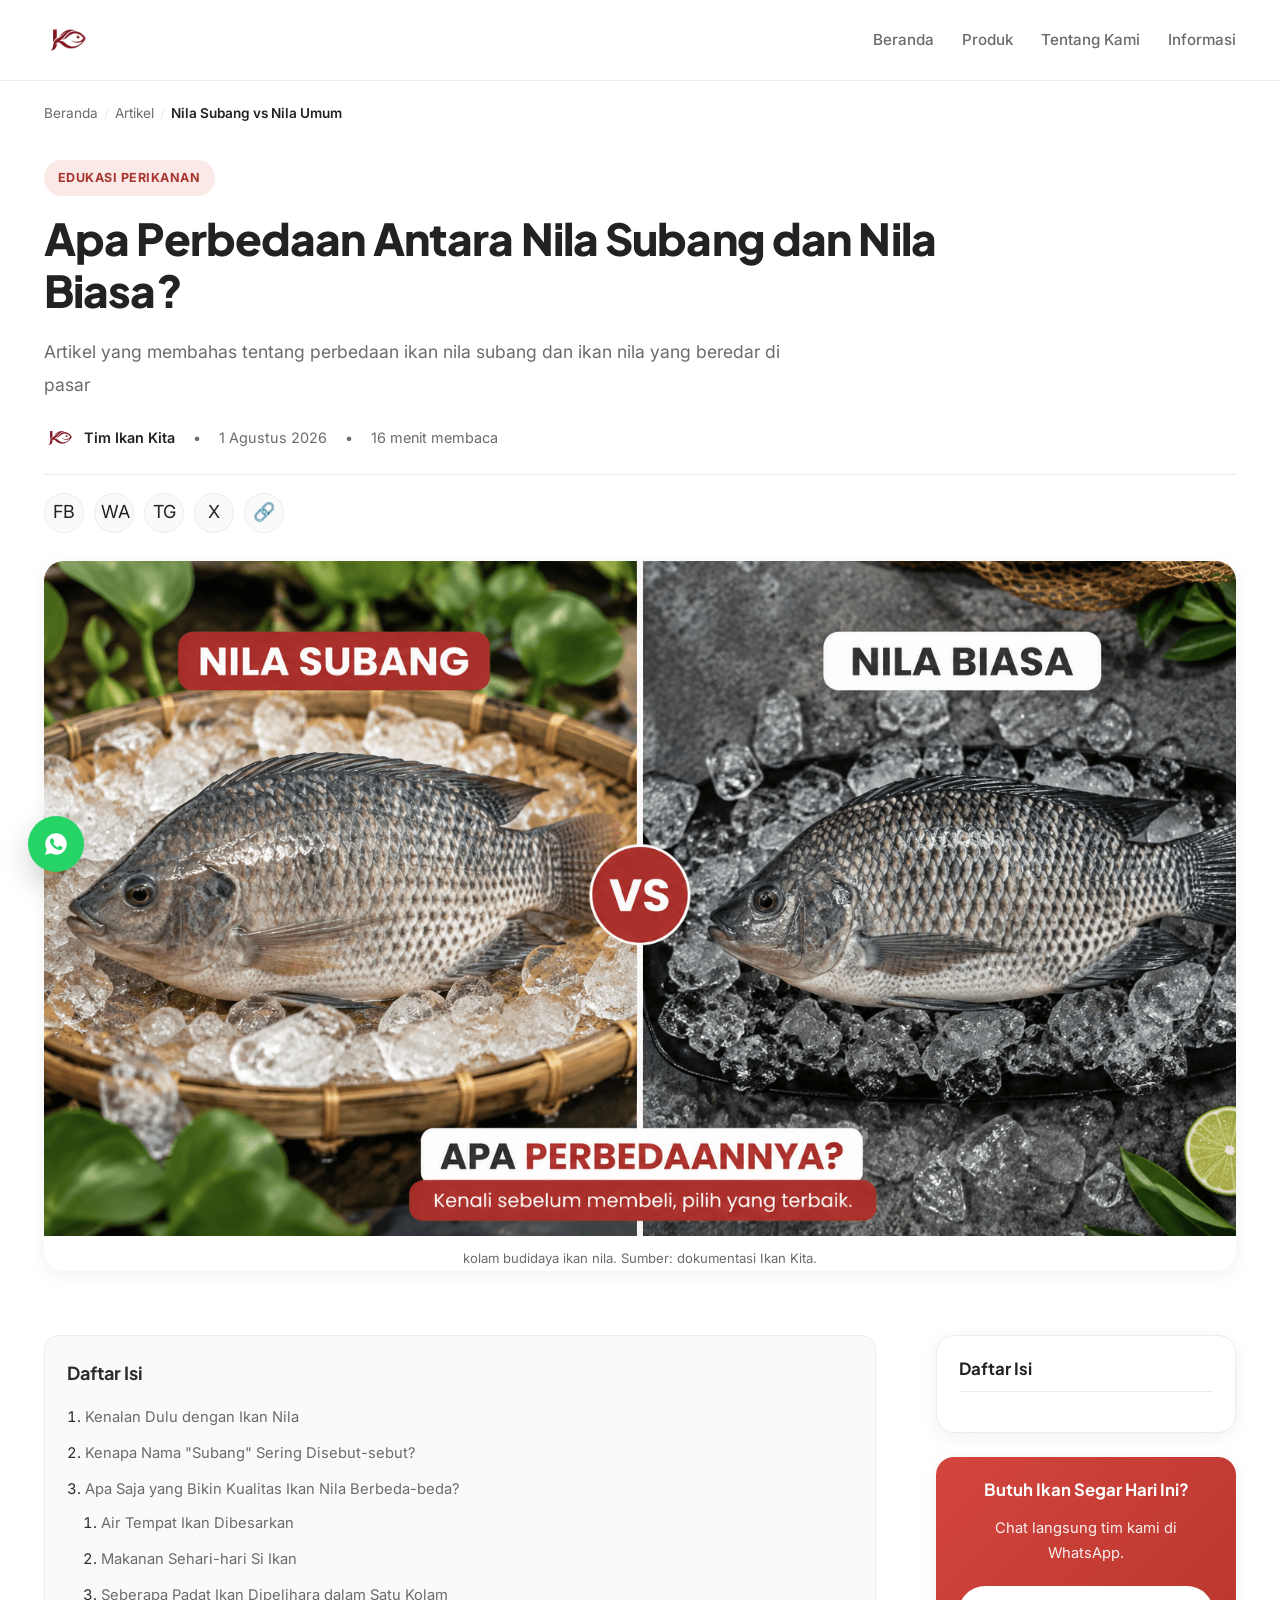
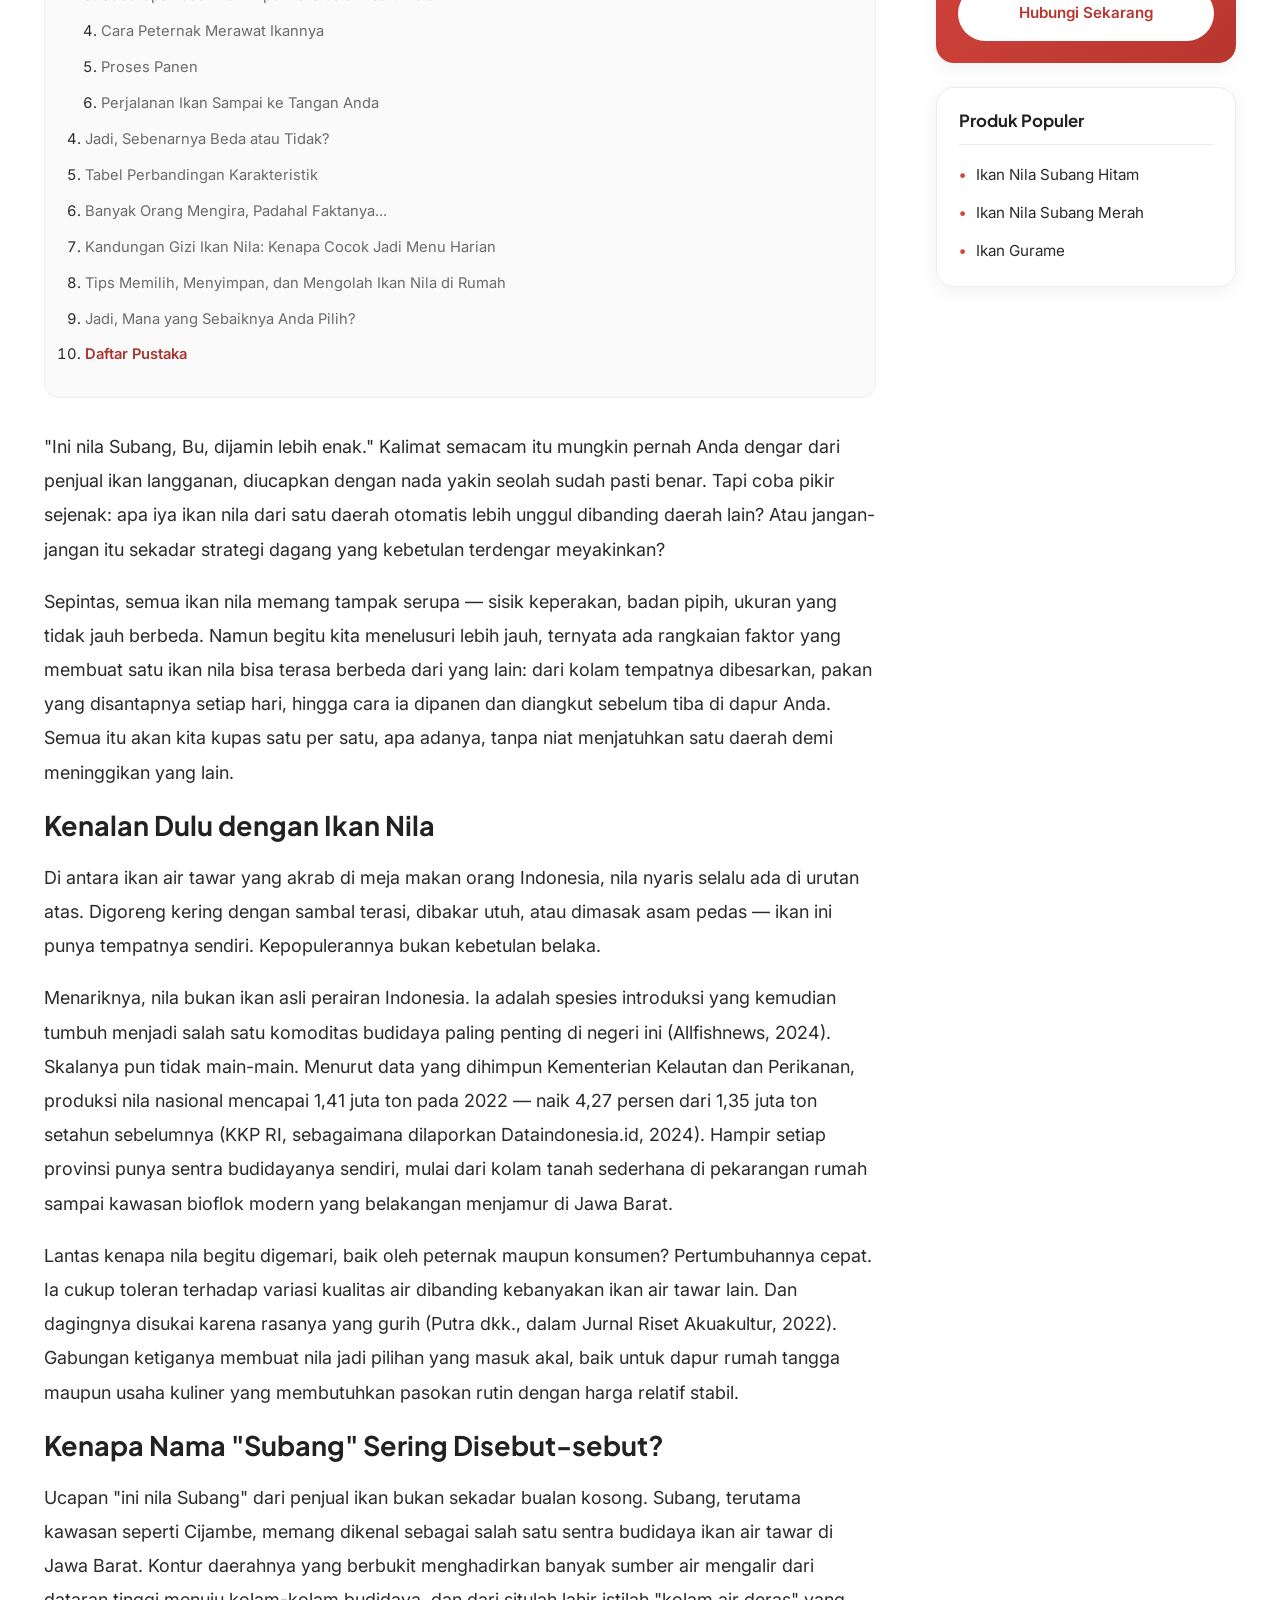
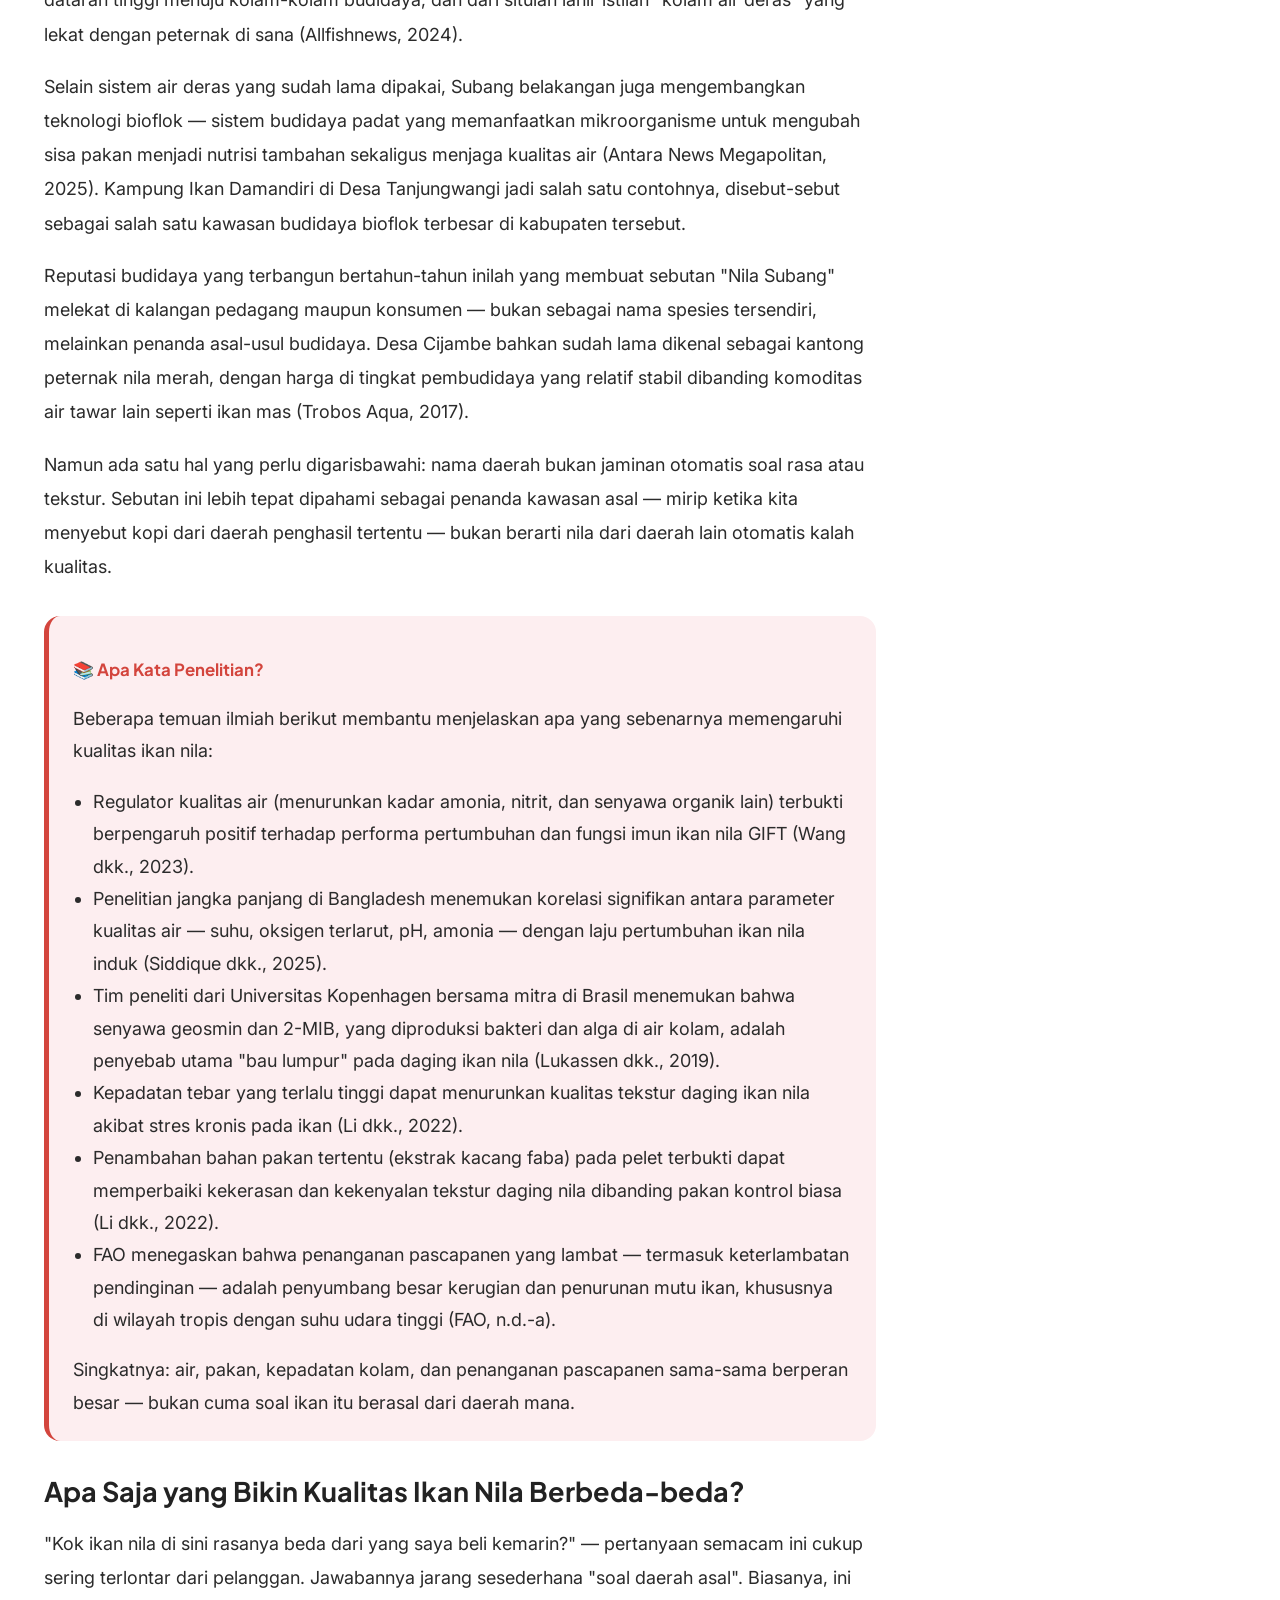
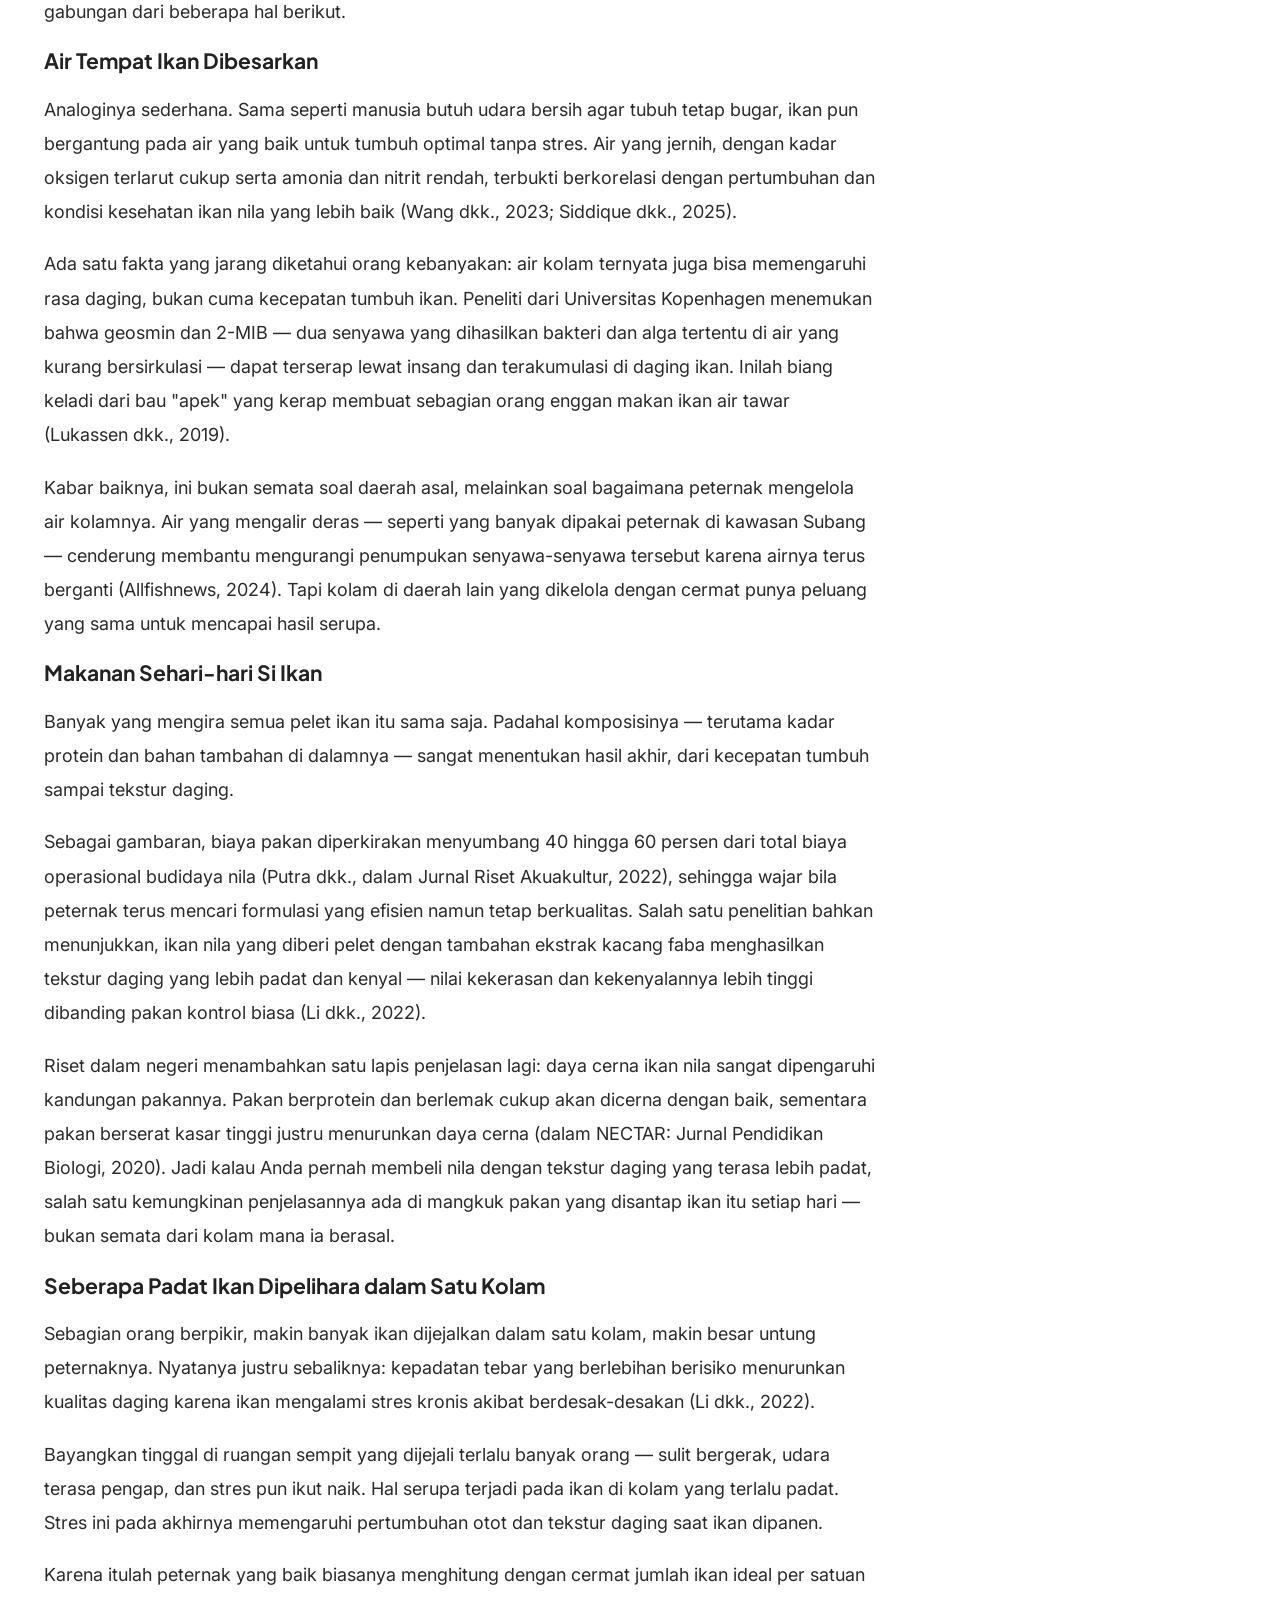
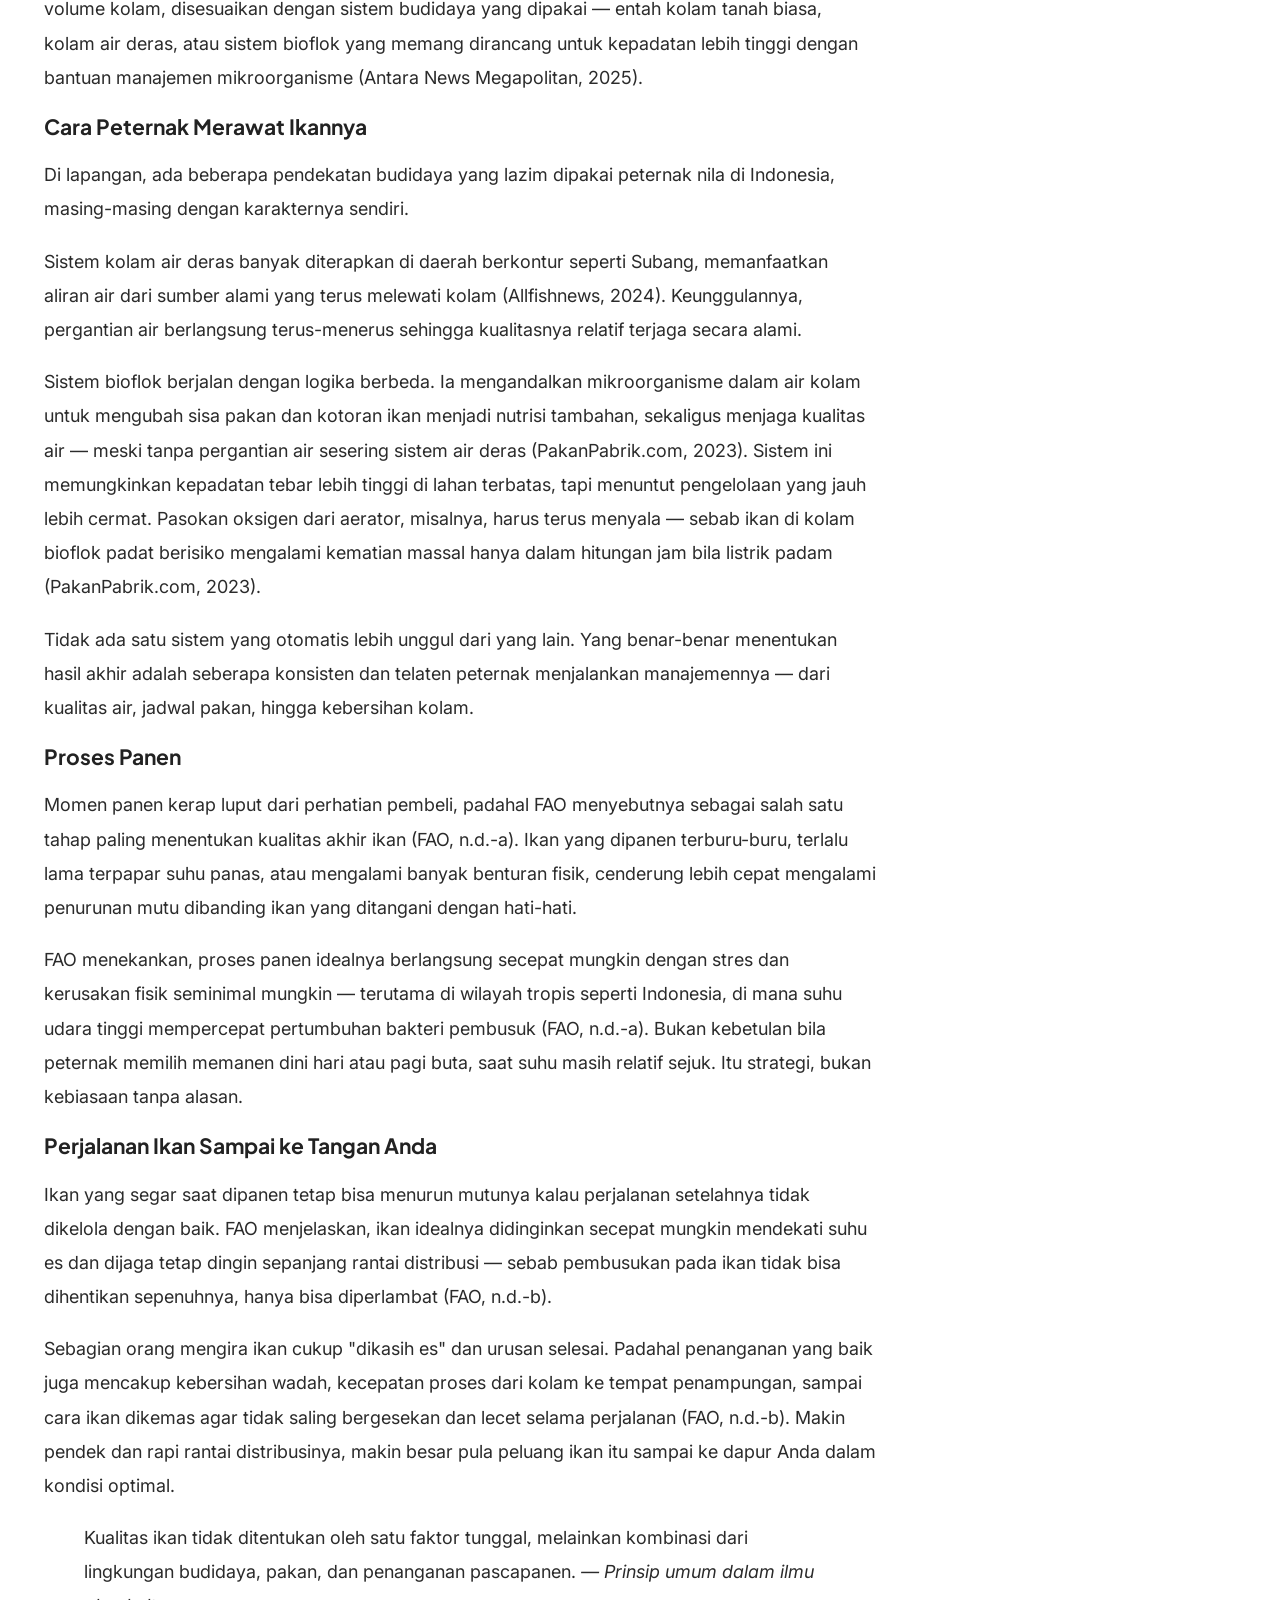
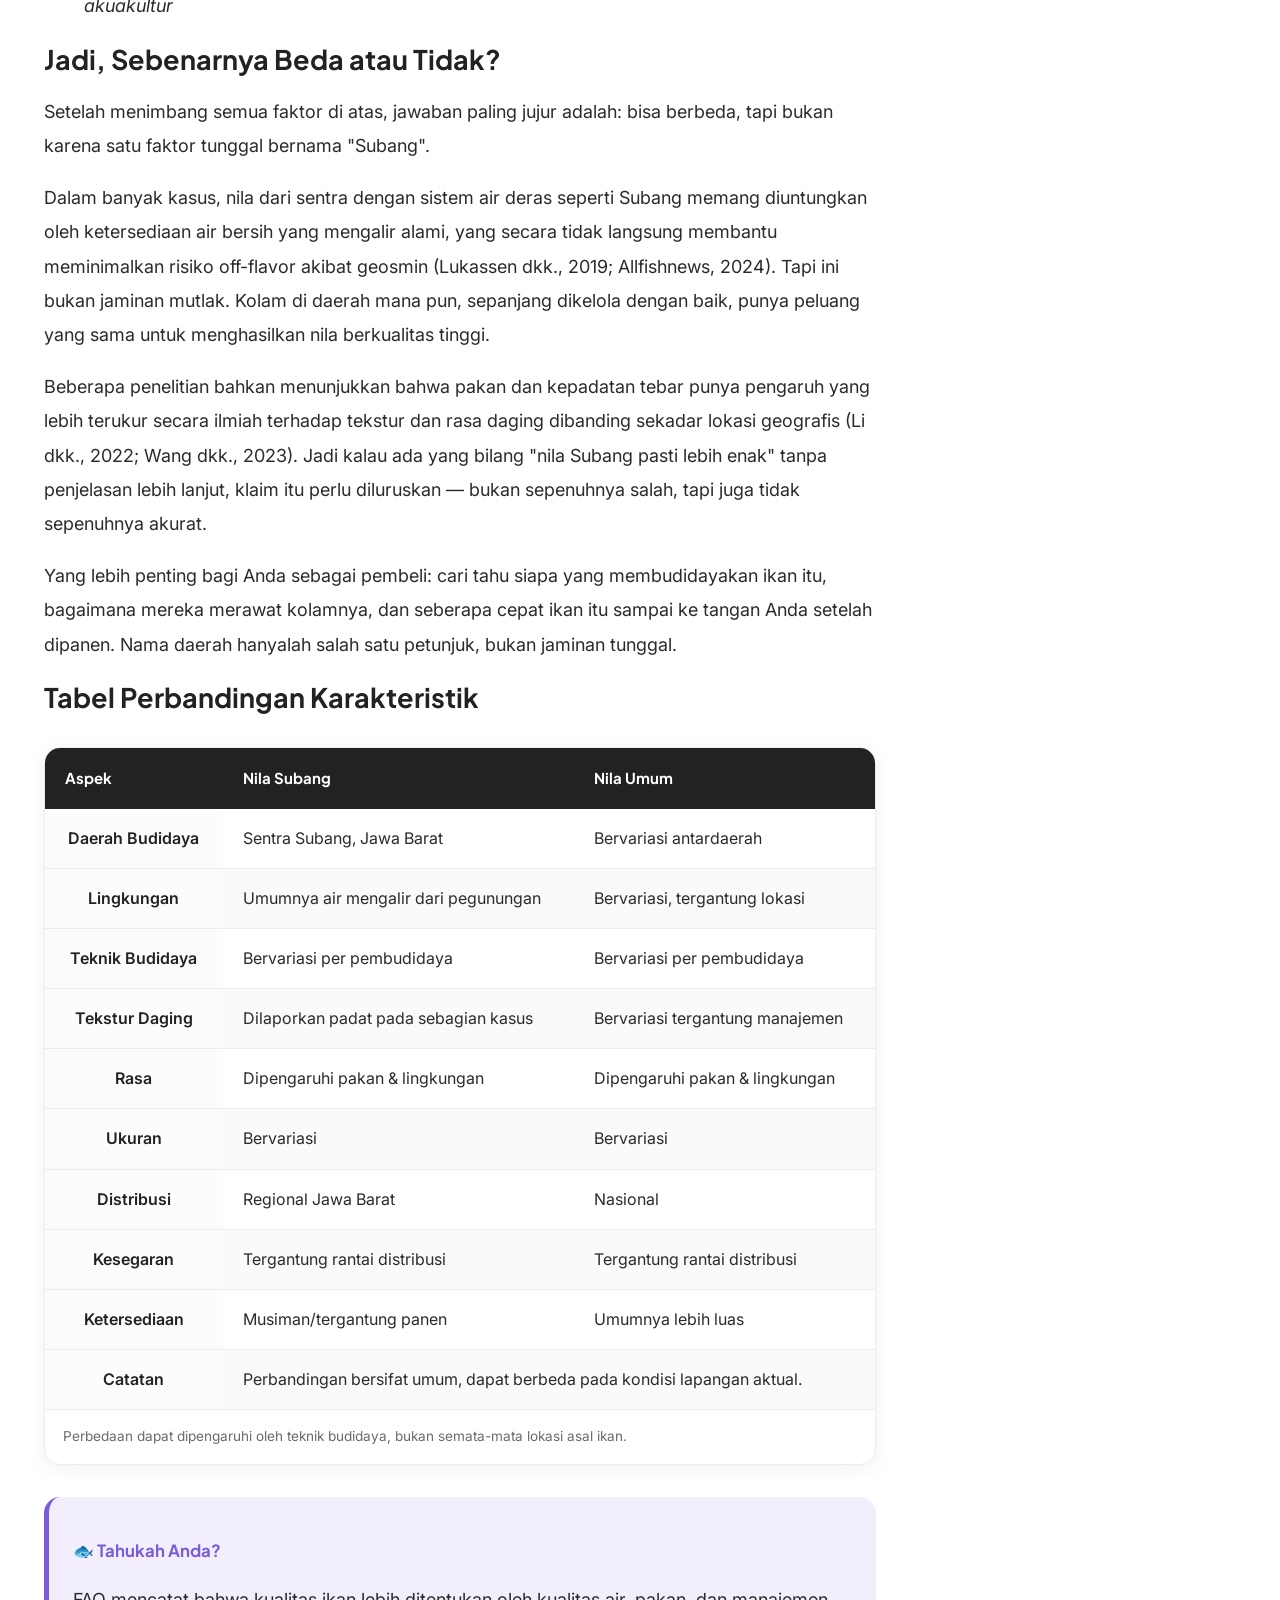
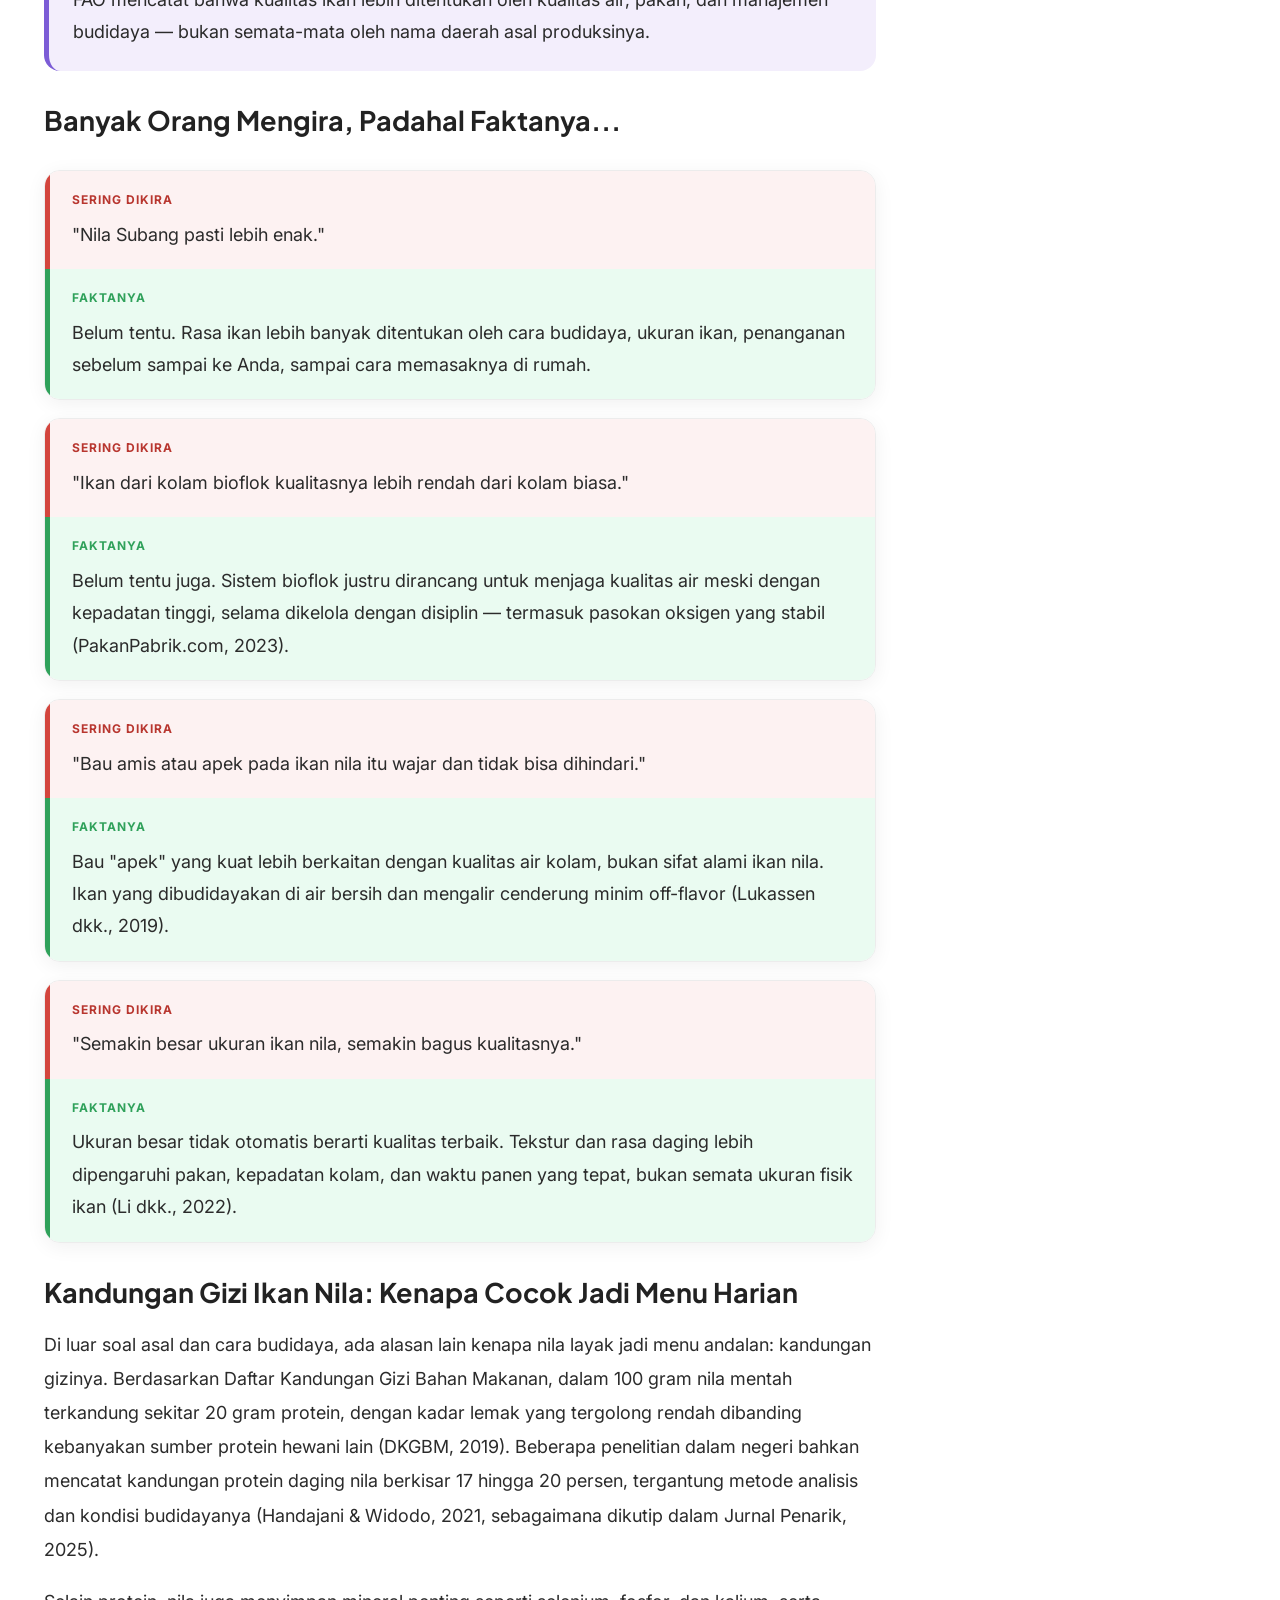
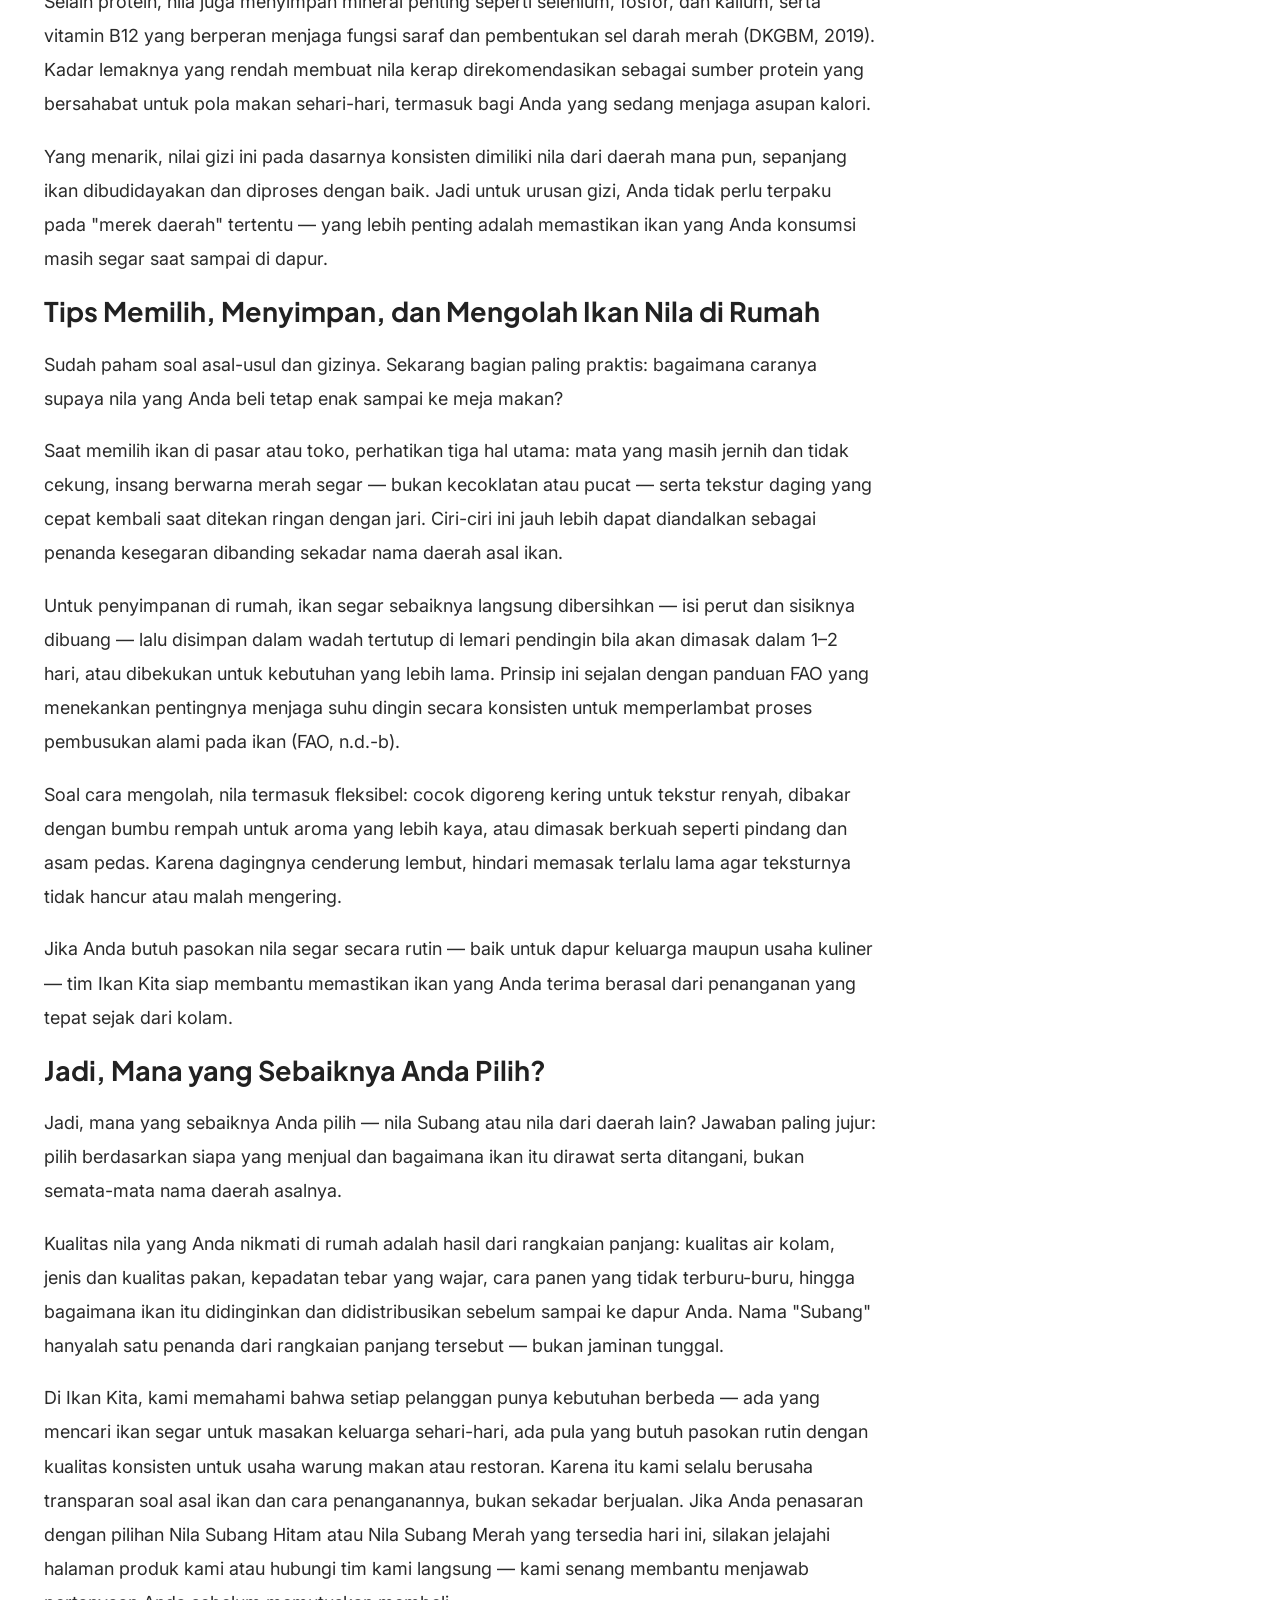
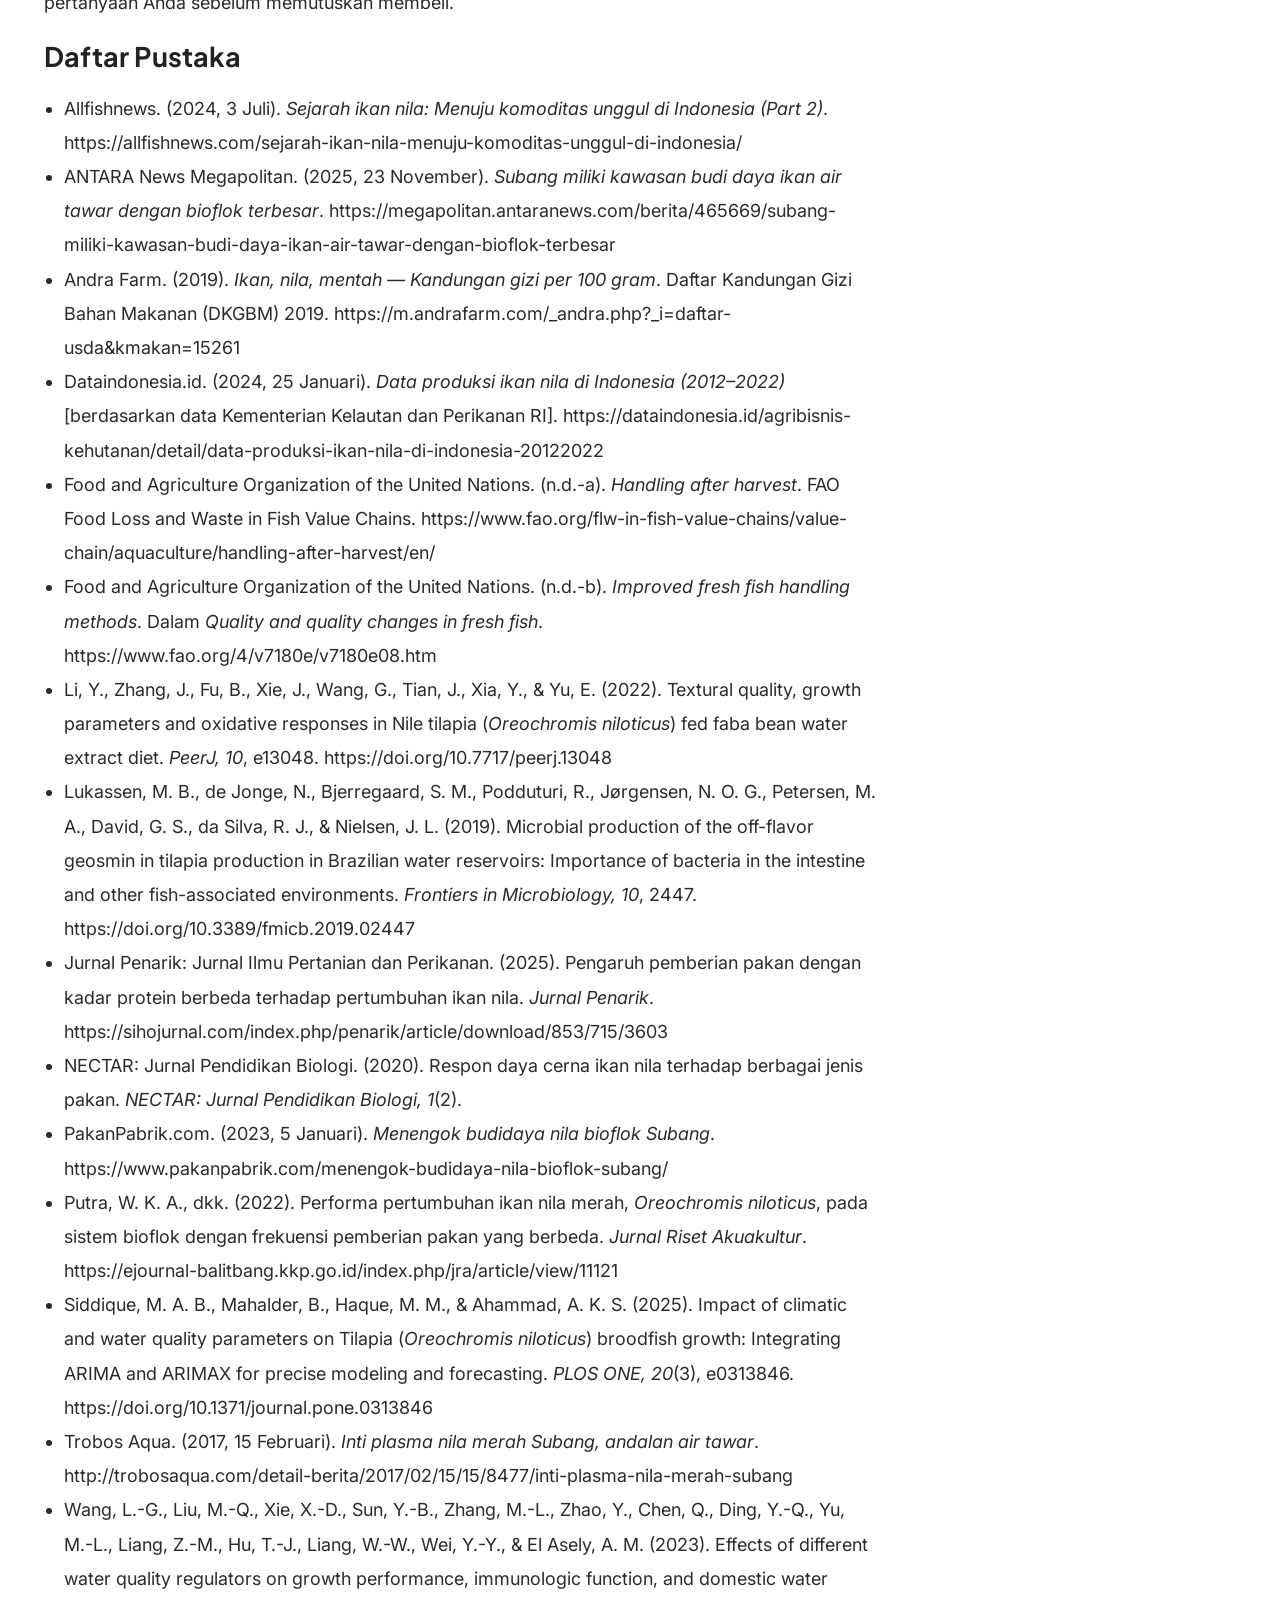
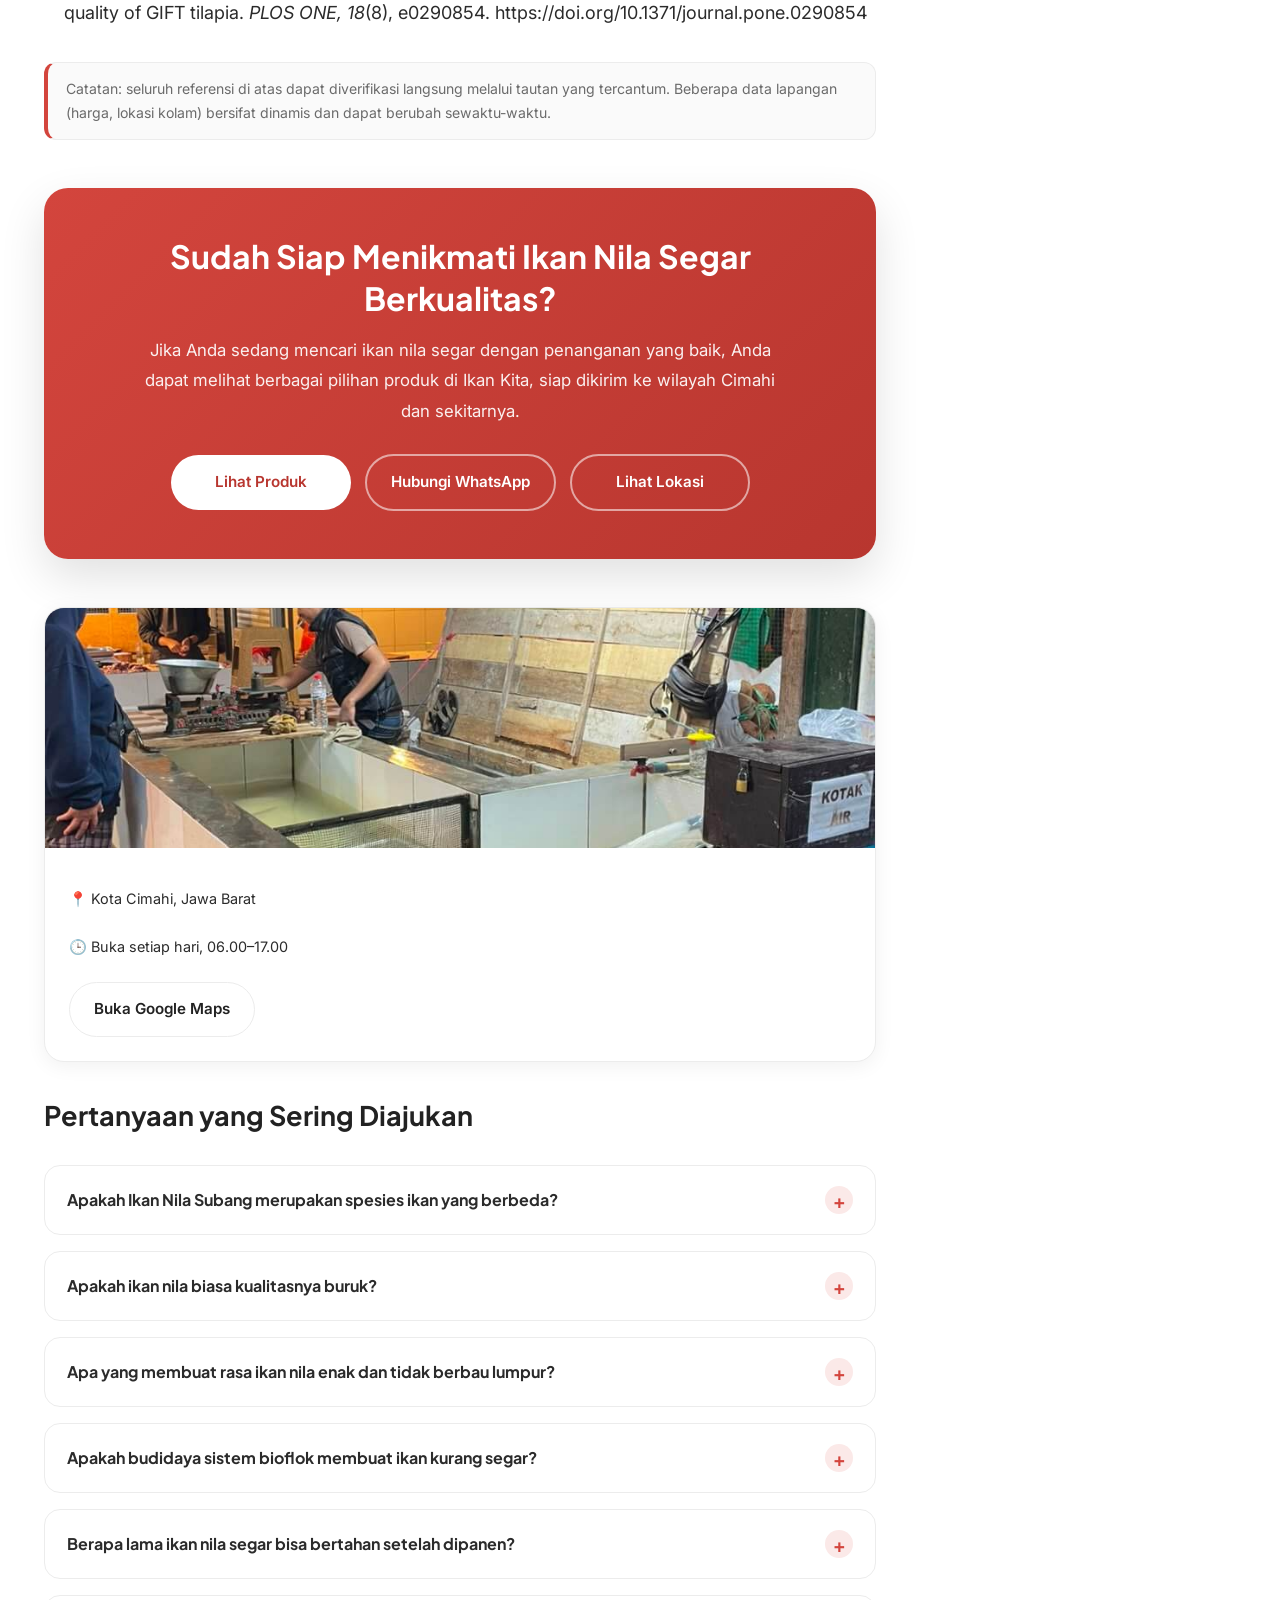
==== commit 9e3e067b: "ganti size foto website" ====
--- a/artikel/Artikel Nila Subang.html
+++ b/artikel/Artikel Nila Subang.html
@@ -1,17 +1,29 @@
 <!doctype html>
 <html lang="id">
   <head>
-
-      <script async src="https://www.googletagmanager.com/gtag/js?id=G-SPW1PDX7XF"></script>
+    <script
+      async
+      src="https://www.googletagmanager.com/gtag/js?id=G-SPW1PDX7XF"
+    ></script>
     <script>
-    window.dataLayer = window.dataLayer || [];
-    function gtag(){dataLayer.push(arguments);}
-    gtag('js', new Date());
-
-    gtag('config', 'G-SPW1PDX7XF');
+      window.dataLayer = window.dataLayer || [];
+      function gtag() {
+        dataLayer.push(arguments);
+      }
+      gtag("js", new Date());
+
+      gtag("config", "G-SPW1PDX7XF");
     </script>
     <meta charset="UTF-8" />
-    <meta name="viewport" content="width=device-width, initial-scale=1.0" />
+    <meta
+      name="viewport"
+      content="width=device-width,
+             initial-scale=1,
+             maximum-scale=1,
+             minimum-scale=1,
+             user-scalable=no,
+             viewport-fit=cover"
+    />
 
     <!-- ============================================================
      META SEO — GANTI SESUAI ARTIKEL MASING-MASING
@@ -28,7 +40,7 @@
     <meta name="theme-color" content="#d3453d" />
     <link
       rel="canonical"
-      href="https://suppliertilapiadominan-dot.github.io/ikankita/artikel/perbedaan-ikan-nila-subang-dan-nila-umum.html"
+      href="https://ikan-kita.id/artikel/perbedaan-ikan-nila-subang-dan-nila-umum.html"
     />
     <link rel="icon" href="../image/ikan-kita.webp" type="image/webp" />
     <!-- Open Graph -->
@@ -44,7 +56,7 @@
     />
     <meta
       property="og:url"
-      content="https://https://suppliertilapiadominan-dot.github.io/ikankita/artikel/perbedaan-ikan-nila-subang-dan-nila-umum.html"
+      content="https://ikan-kita.id/artikel/perbedaan-ikan-nila-subang-dan-nila-umum.html"
     />
     <meta property="og:image" content="../image/ikan-kita.webp" />
     <meta property="og:locale" content="id_ID" />
@@ -78,41 +90,41 @@
       referrerpolicy="no-referrer"
     />
 
-   <script type="application/ld+json">
-{
-  "@context":"https://schema.org",
-  "@type":"BlogPosting",
-
-  "headline":"Perbedaan Ikan Nila Subang vs Nila Umum: Kajian Ilmiah",
-
-  "description":"Kajian mengenai perbedaan ikan nila Subang dan nila umum berdasarkan karakteristik, pertumbuhan, kualitas daging, serta informasi yang didukung referensi ilmiah.",
-
-  "image":"https://suppliertilapiadominan-dot.github.io/ikankita/assets/img/artikel/perbedaan-nila-subang.webp",
-
-  "author":{
-    "@type":"Organization",
-    "name":"Ikan Kita"
-  },
-
-  "publisher":{
-    "@type":"Organization",
-    "name":"Ikan Kita",
-    "logo":{
-      "@type":"ImageObject",
-      "url":"https://suppliertilapiadominan-dot.github.io/ikankita/assets/img/logo.png"
-    }
-  },
-
-  "datePublished":"2026-08-04",
-
-  "dateModified":"2026-08-04",
-
-  "mainEntityOfPage":{
-    "@type":"WebPage",
-    "@id":"https://suppliertilapiadominan-dot.github.io/ikankita/artikel/perbedaan-ikan-nila-subang-dan-nila-umum.html"
-  }
-}
-</script>
+    <script type="application/ld+json">
+      {
+        "@context": "https://schema.org",
+        "@type": "BlogPosting",
+
+        "headline": "Perbedaan Ikan Nila Subang vs Nila Umum: Kajian Ilmiah",
+
+        "description": "Kajian mengenai perbedaan ikan nila Subang dan nila umum berdasarkan karakteristik, pertumbuhan, kualitas daging, serta informasi yang didukung referensi ilmiah.",
+
+        "image": "https://ikan-kita.id/assets/img/artikel/perbedaan-nila-subang.webp",
+
+        "author": {
+          "@type": "Organization",
+          "name": "Ikan Kita"
+        },
+
+        "publisher": {
+          "@type": "Organization",
+          "name": "Ikan Kita",
+          "logo": {
+            "@type": "ImageObject",
+            "url": "https://ikan-kita.id/assets/img/logo.png"
+          }
+        },
+
+        "datePublished": "2026-08-04",
+
+        "dateModified": "2026-08-04",
+
+        "mainEntityOfPage": {
+          "@type": "WebPage",
+          "@id": "https://ikan-kita.id/artikel/perbedaan-ikan-nila-subang-dan-nila-umum.html"
+        }
+      }
+    </script>
     <!-- FAQ Schema: WAJIB disinkronkan manual dengan isi FAQ di bawah setiap kali diedit -->
     <script type="application/ld+json" id="faq-schema">
       {
@@ -203,7 +215,11 @@
       }
     </script>
   </head>
-
+  <div id="lightbox" class="lightbox" aria-hidden="true">
+    <button class="lightbox__close" aria-label="Tutup">×</button>
+
+    <img src="" alt="" />
+  </div>
   <body>
     <!-- Reading Progress Bar -->
     <div
@@ -332,7 +348,7 @@
 
             <figure class="article-hero__image">
               <img
-                src="../image/balong.jpeg"
+                src="../image/perbedaan-nila-subang.webp"
                 alt="Kolam budidaya ikan nila di sentra Subang, Jawa Barat"
                 width="1200"
                 height="675"
@@ -1323,7 +1339,7 @@
                 class="related-card"
               >
                 <img
-                  src="assets/img/artikel/related-1.jpg"
+                  src="../image/tips-nila-segar.webp"
                   alt="Cara memilih ikan nila segar"
                   loading="lazy"
                   decoding="async"
@@ -1342,7 +1358,7 @@
                 class="related-card"
               >
                 <img
-                  src="assets/img/artikel/related-2.jpg"
+                  src="../image/perbedaan-nila-subang.webp"
                   alt="Perbedaan nila merah dan nila hitam"
                   loading="lazy"
                   decoding="async"
@@ -1361,7 +1377,7 @@
                 class="related-card"
               >
                 <img
-                  src="assets/img/artikel/related-3.jpg"
+                  src="../image/Ikan-Segar.webp"
                   alt="Tips menyimpan ikan segar di rumah"
                   loading="lazy"
                   decoding="async"
@@ -1382,147 +1398,106 @@
 
     <!-- ============================ FOOTER ============================ -->
     <footer class="site-footer">
-
-<div class="container">
-
-<div class="footer-grid">
-
-<div class="footer-brand">
-
-<img src="../image/ikan-kita.webp"
-alt="Ikan Kita"
-class="footer-logo">
-
-<p>
-
-Ikan Kita merupakan supplier ikan nila segar
-langsung dari petani budidaya Subang dan Cimahi.
-Melayani restoran, rumah makan, katering,
-hingga kebutuhan grosir.
-
-</p>
-
-<div class="footer-social">
-
-<a href="#"><i class="fab fa-facebook-f"></i></a>
-
-<a href="#"><i class="fab fa-instagram"></i></a>
-
-<a href="#"><i class="fab fa-tiktok"></i></a>
-
-<a href="#"><i class="fab fa-youtube"></i></a>
-
-</div>
-
-</div>
-
-<div>
-
-<h3>Perusahaan</h3>
-
-<ul>
-
-<li><a href="/">Beranda</a></li>
-
-<li><a href="/#tentang">Tentang Kami</a></li>
-
-<li><a href="/#produk">Produk</a></li>
-
-<li><a href="/#informasi">Artikel</a></li>
-
-</ul>
-
-</div>
-
-<div>
-
-<h3>Layanan</h3>
-
-<ul>
-
-<li><a href="#">Supplier Ikan Nila</a></li>
-
-<li><a href="#">Ikan Segar</a></li>
-
-<li><a href="#">Distribusi</a></li>
-
-<li><a href="#">Kemitraan</a></li>
-
-</ul>
-
-</div>
-
-<div>
-
-<h3>Kontak</h3>
-
-<ul class="footer-contact">
-
-<li>
-
-<i class="fas fa-location-dot"></i>
-
-Cimahi & Subang
-
-</li>
-
-<li>
-
-<i class="fas fa-phone"></i>
-
-+62 xxxx xxxx
-
-</li>
-
-<li>
-
-<i class="fas fa-envelope"></i>
-
-info@ikankita.id
-
-</li>
-
-</ul>
-
-<a
-
-class="footer-button"
-
-href="https://wa.me/62xxxxxxxx"
-
->
-
-Hubungi WhatsApp
-
-</a>
-
-</div>
-
-</div>
-
-<div class="footer-bottom">
-
-<p>
-
-© 2026 Ikan Kita. Seluruh Hak Cipta Dilindungi.
-
-</p>
-
-<div>
-
-<a href="#">Privacy Policy</a>
-
-<span>|</span>
-
-<a href="#">Terms</a>
-
-</div>
-
-</div>
-
-</div>
-
-</footer>
+      <div class="container">
+        <div class="footer-grid">
+          <div class="footer-brand">
+            <img
+              src="../image/ikan-kita.webp"
+              alt="Ikan Kita"
+              class="footer-logo"
+            />
+
+            <p>
+              Ikan Kita merupakan supplier ikan nila segar langsung dari petani
+              budidaya Subang dan Cimahi. Melayani restoran, rumah makan,
+              katering, hingga kebutuhan grosir.
+            </p>
+
+            <div class="footer-social">
+              <a href="#"><i class="fab fa-facebook-f"></i></a>
+
+              <a href="#"><i class="fab fa-instagram"></i></a>
+
+              <a href="#"><i class="fab fa-tiktok"></i></a>
+
+              <a href="#"><i class="fab fa-youtube"></i></a>
+            </div>
+          </div>
+
+          <div>
+            <h3>Perusahaan</h3>
+
+            <ul>
+              <li><a href="/">Beranda</a></li>
+
+              <li><a href="/#tentang">Tentang Kami</a></li>
+
+              <li><a href="/#produk">Produk</a></li>
+
+              <li><a href="/#informasi">Artikel</a></li>
+            </ul>
+          </div>
+
+          <div>
+            <h3>Layanan</h3>
+
+            <ul>
+              <li><a href="#">Supplier Ikan Nila</a></li>
+
+              <li><a href="#">Ikan Segar</a></li>
+
+              <li><a href="#">Distribusi</a></li>
+
+              <li><a href="#">Kemitraan</a></li>
+            </ul>
+          </div>
+
+          <div>
+            <h3>Kontak</h3>
+
+            <ul class="footer-contact">
+              <li>
+                <i class="fas fa-location-dot"></i>
+
+                >Pasar Antri Lapak Baru Blok B+ 182, Jl. Sisingamangaraja No.8,
+                Setiamanah, Kec. Cimahi Tengah, Kota Cimahi, Jawa Barat 40525
+              </li>
+
+              <li>
+                <i class="fas fa-phone"></i>
+
+                +62 831 6358 1373
+              </li>
+
+              <li>
+                <i class="fas fa-envelope"></i>
+
+                info@ikankita.id
+              </li>
+            </ul>
+
+            <a
+              class="footer-button"
+              href="https://wa.me/6283163581373?text=Halo%20Admin%20Ikan%20Kita.%0A%0ASaya%20baru%20saja%20membaca%20artikel%20di%20website%20Ikan%20Kita%20dan%20ingin%20bertanya%20lebih%20lanjut.%0A%0ATerima%20kasih."
+            >
+              Hubungi WhatsApp
+            </a>
+          </div>
+        </div>
+
+        <div class="footer-bottom">
+          <p>© 2026 Ikan Kita. Seluruh Hak Cipta Dilindungi.</p>
+
+          <div>
+            <a href="#">Privacy Policy</a>
+
+            <span>|</span>
+
+            <a href="#">Terms</a>
+          </div>
+        </div>
+      </div>
+    </footer>
 
     <!-- LIGHTBOX -->
     <div class="lightbox" id="lightbox" aria-hidden="true">
